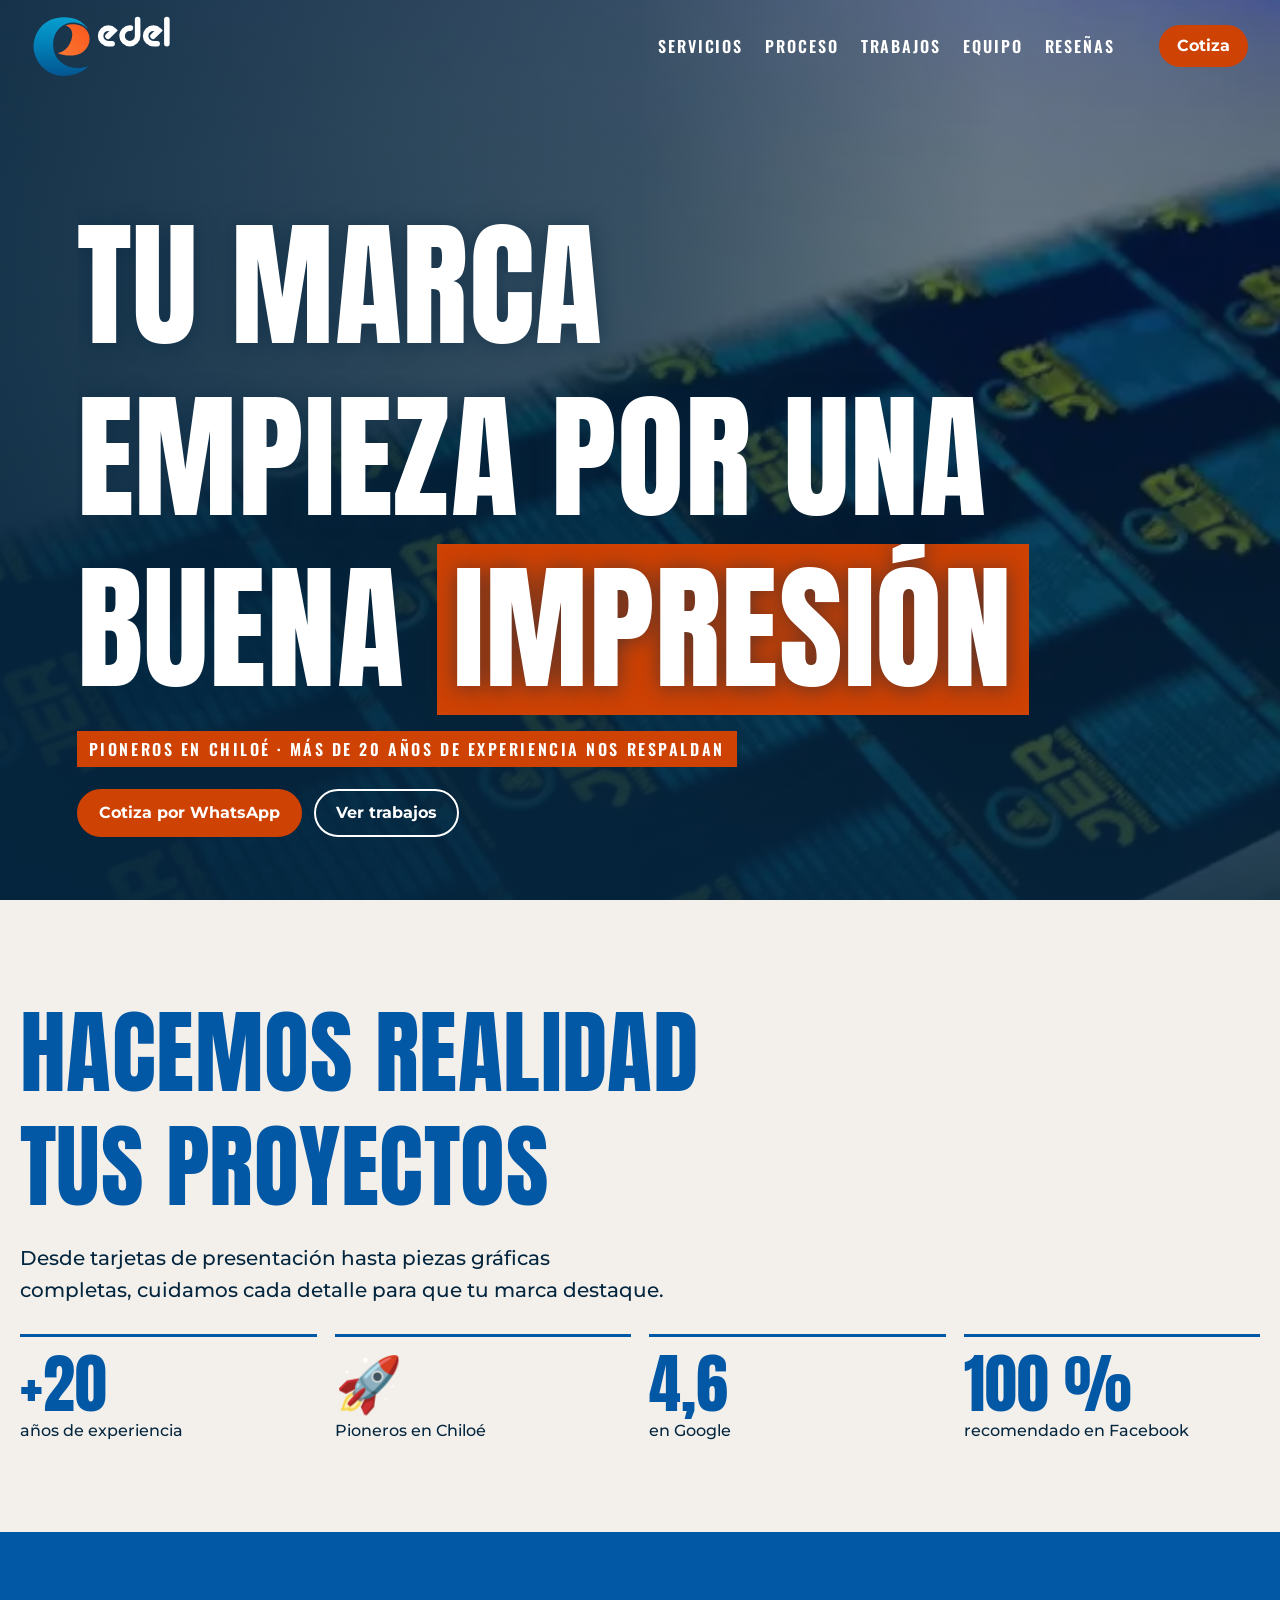
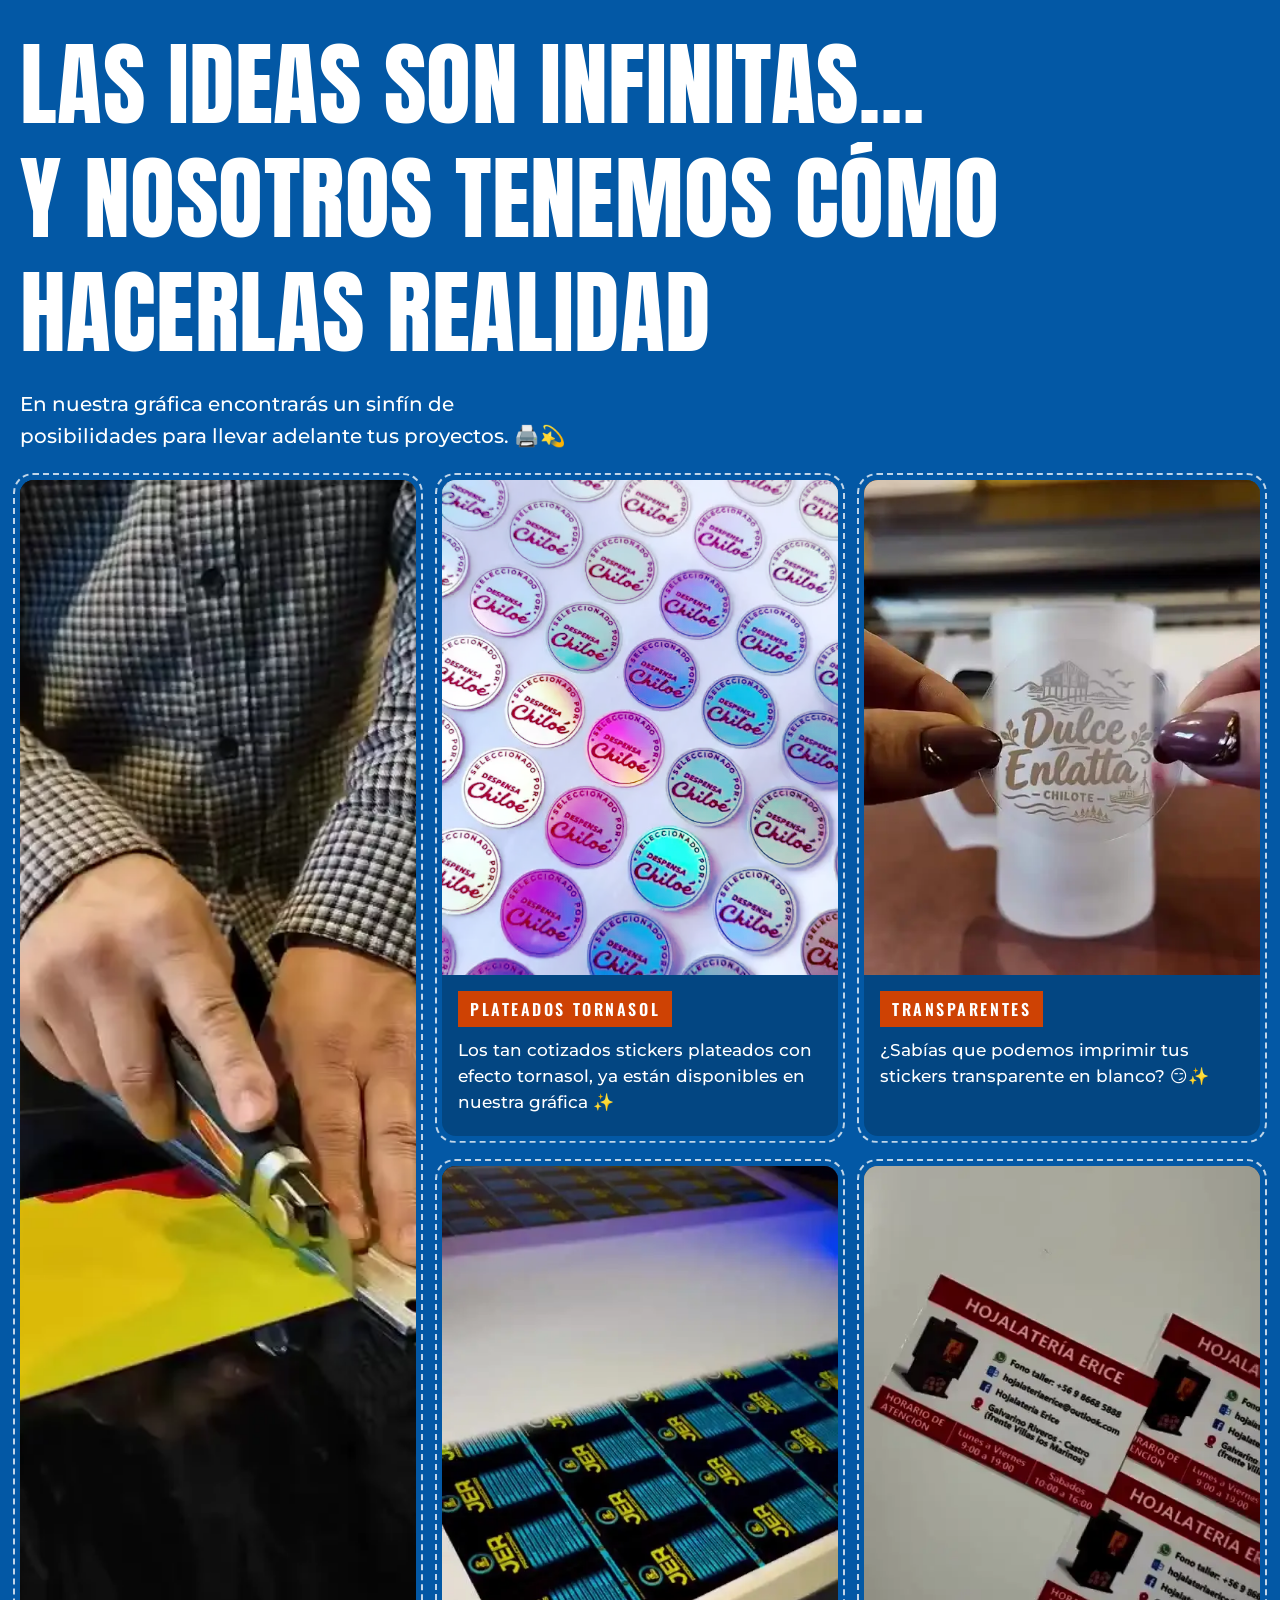
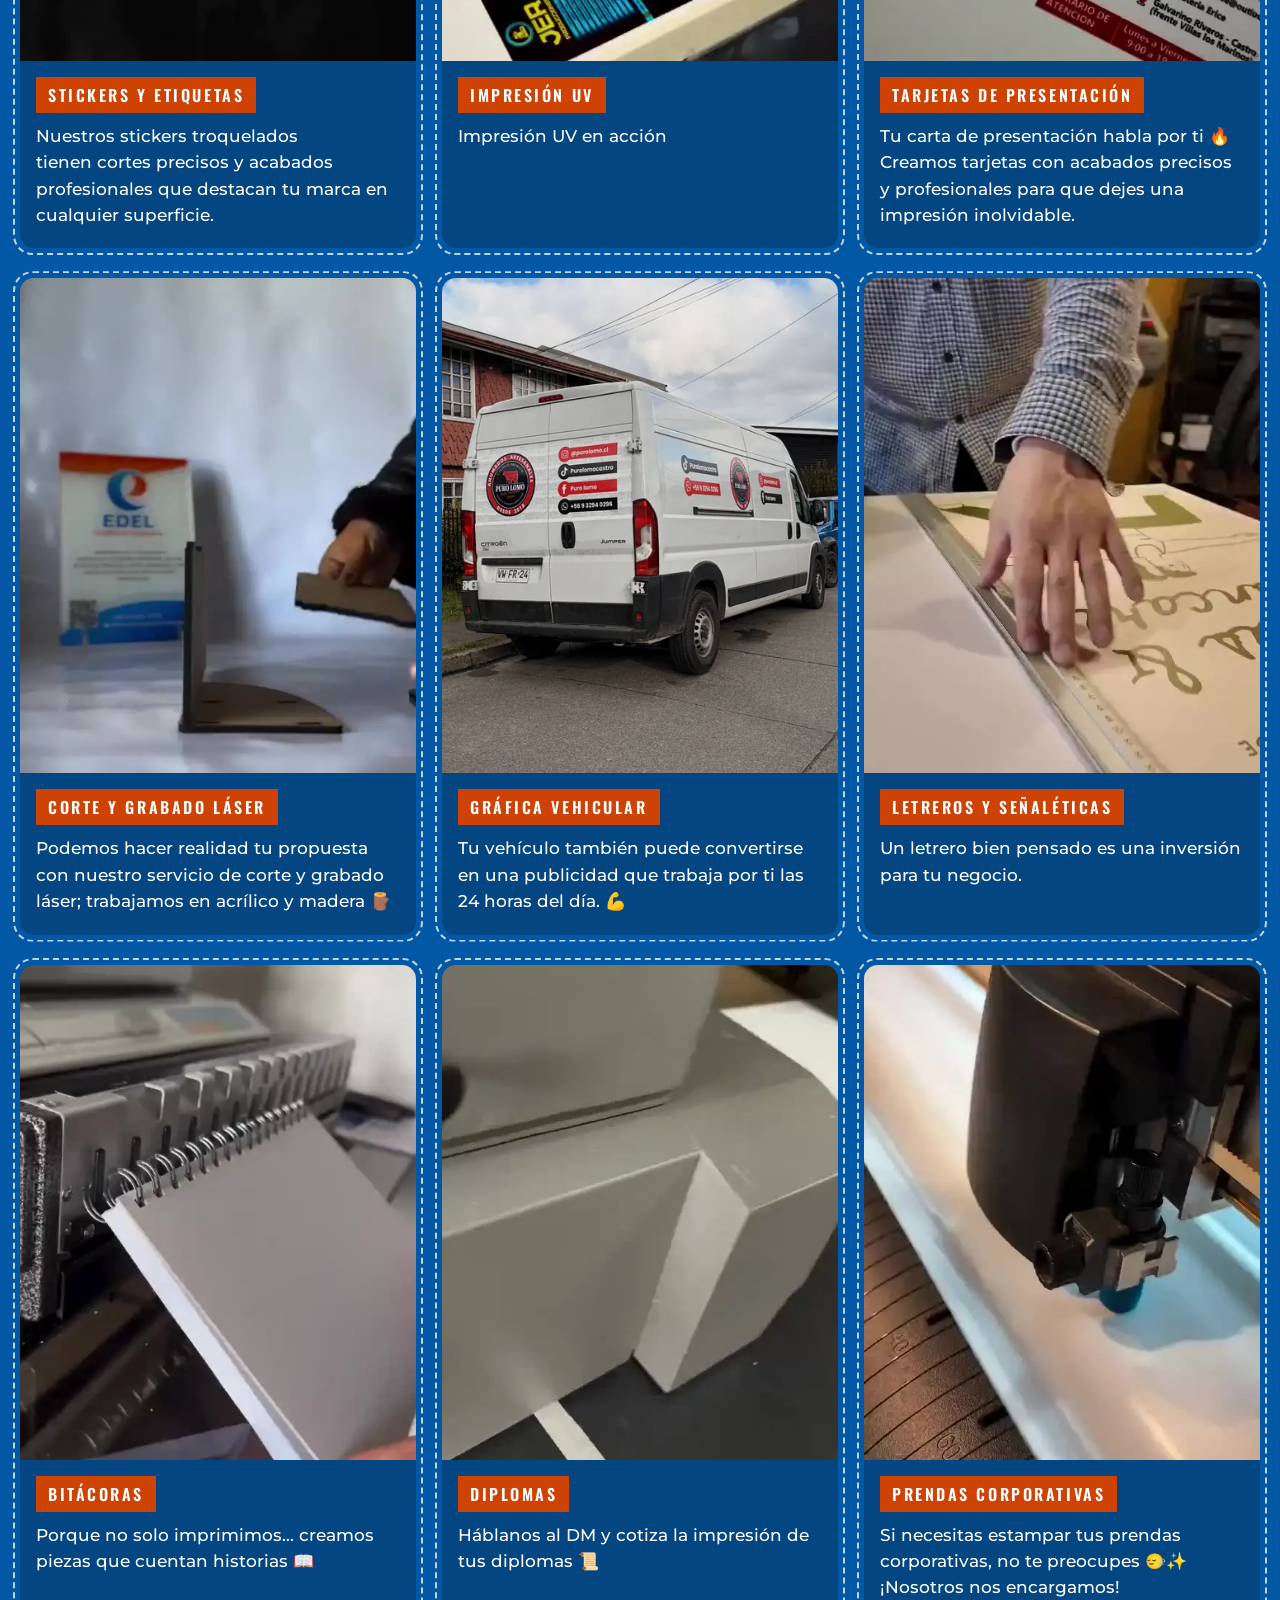
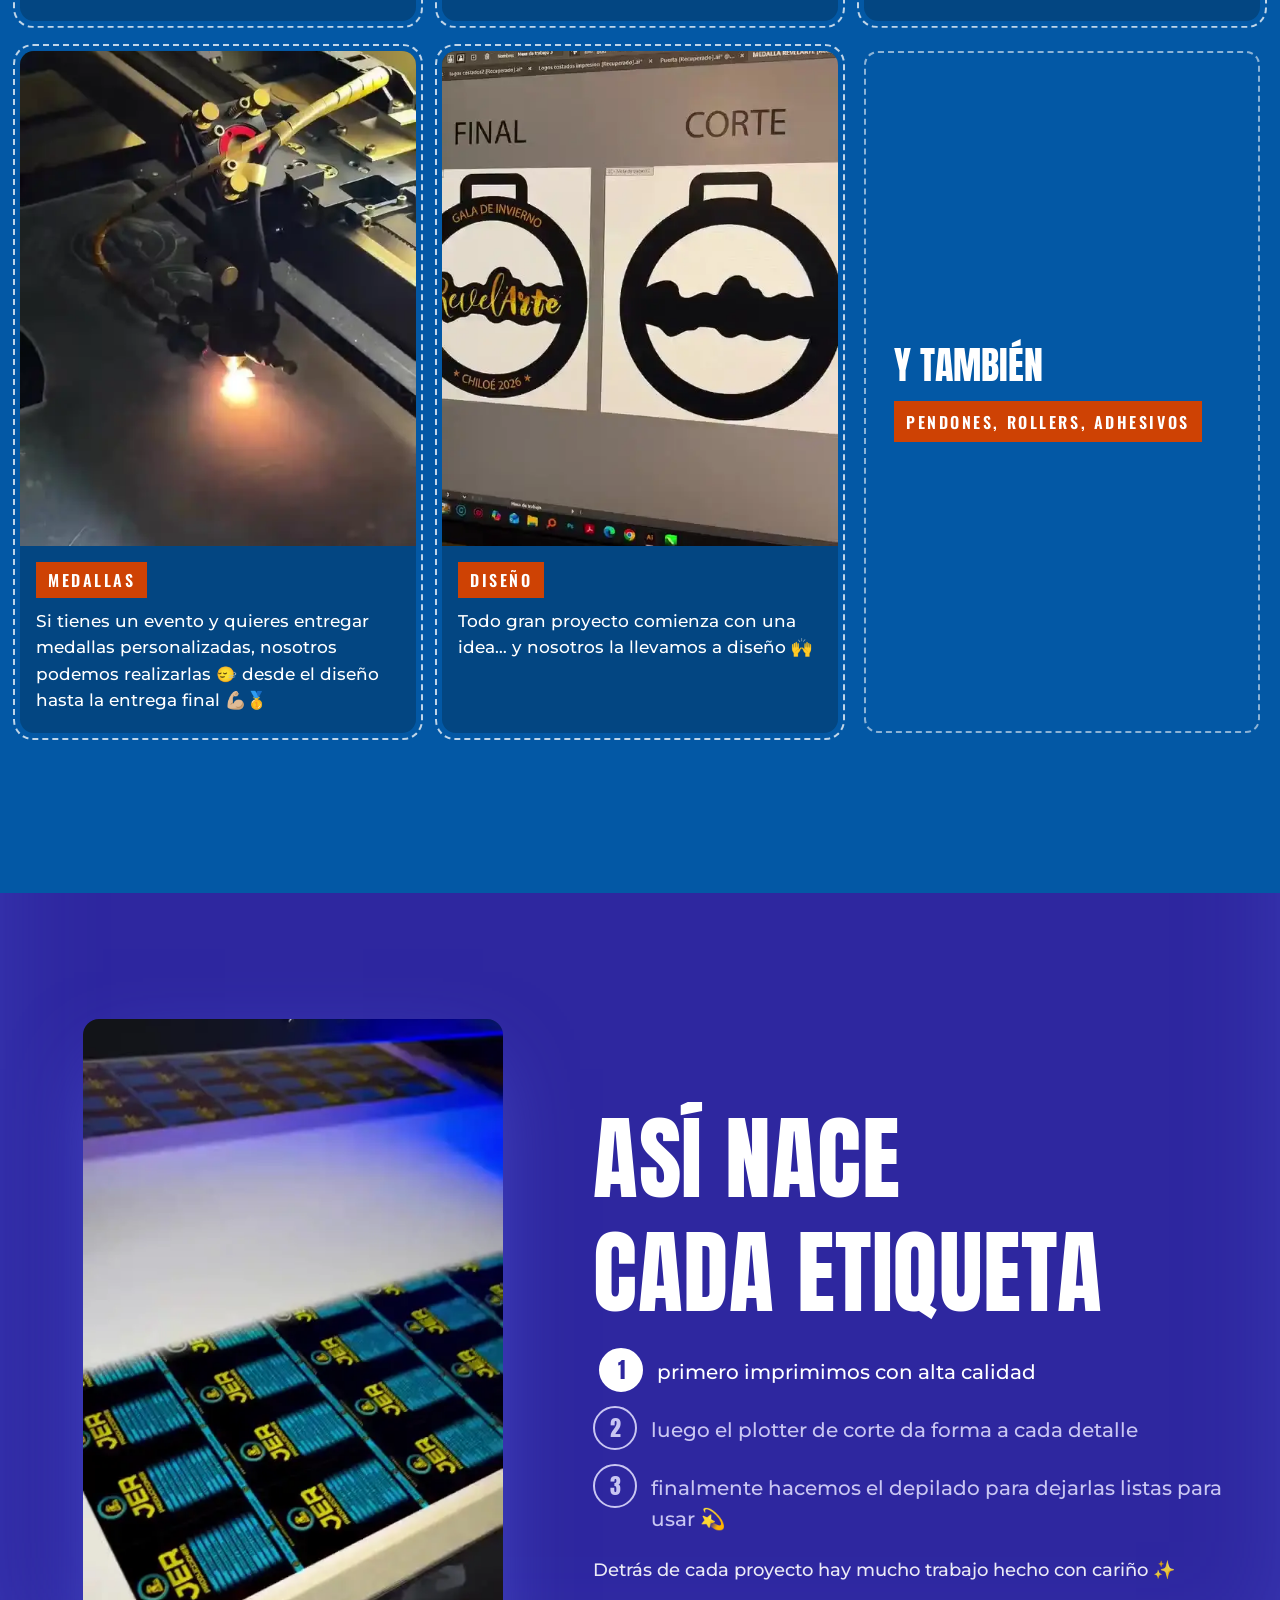
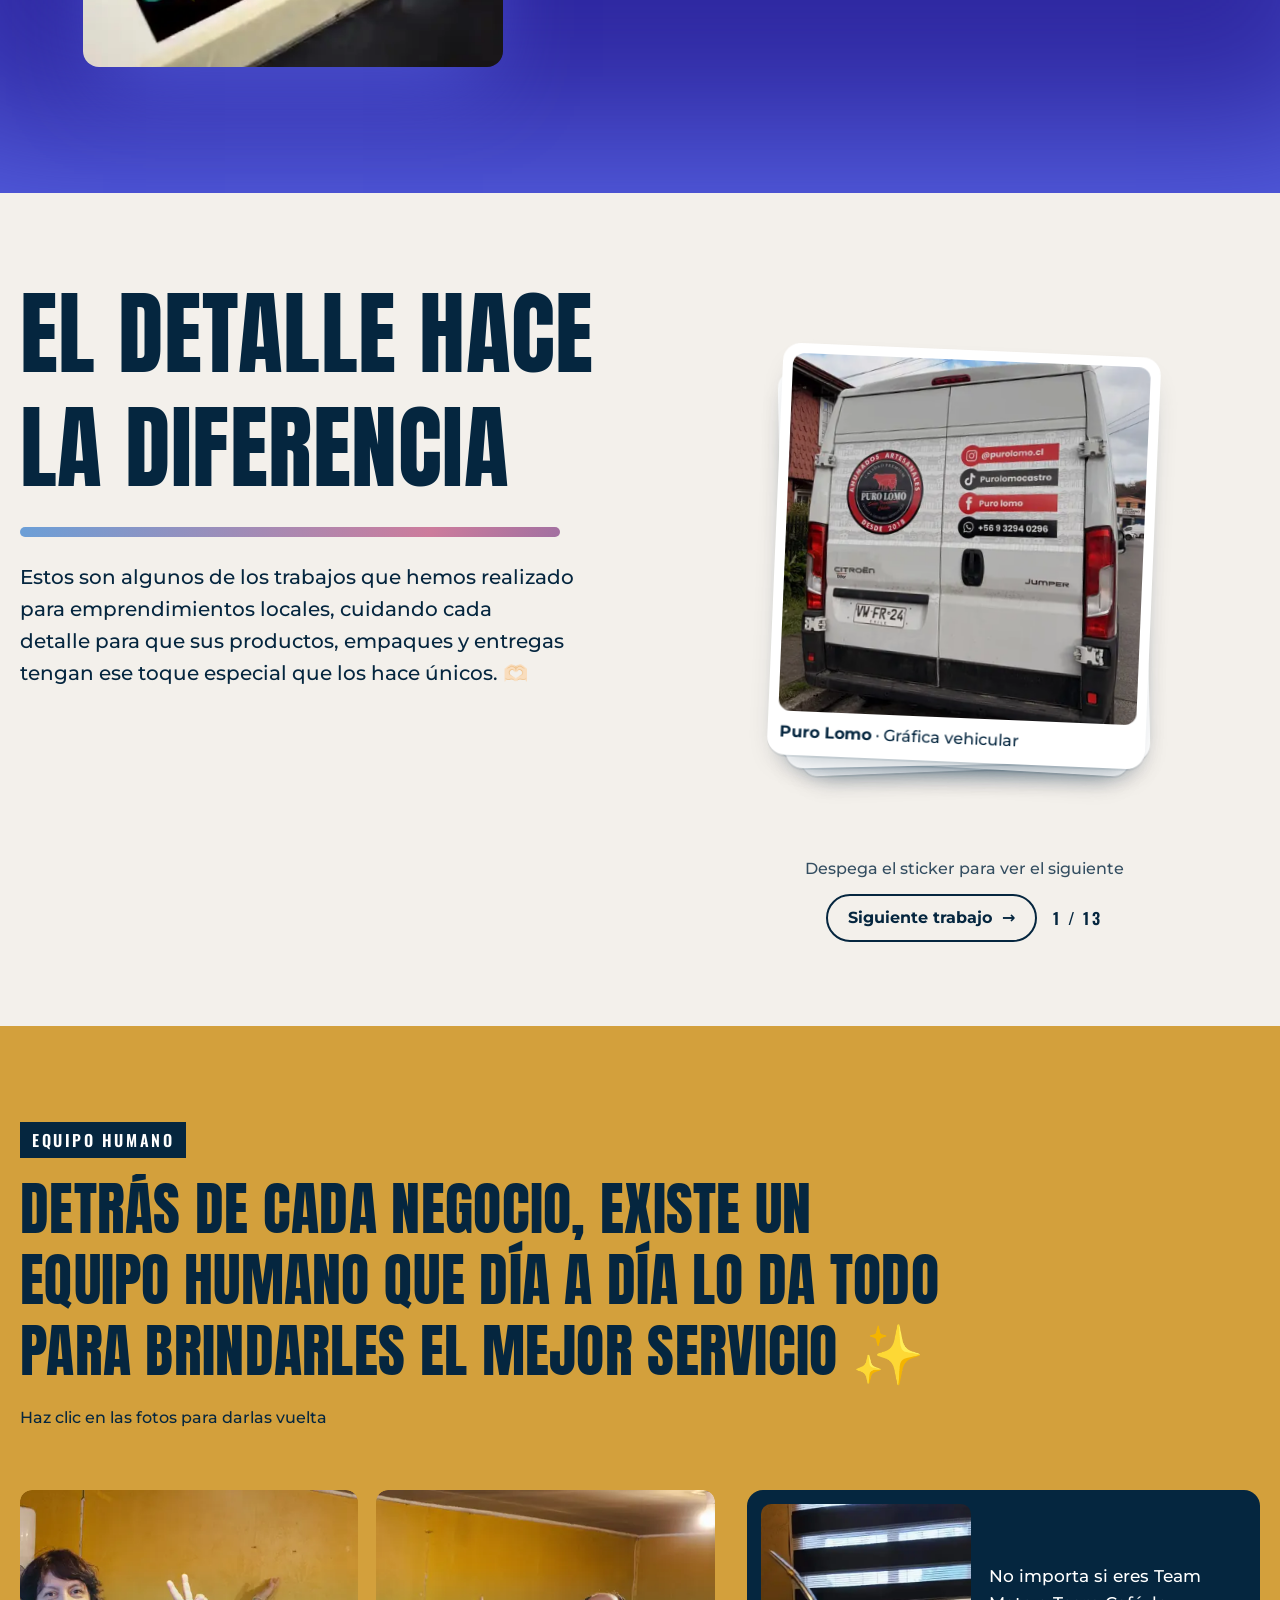
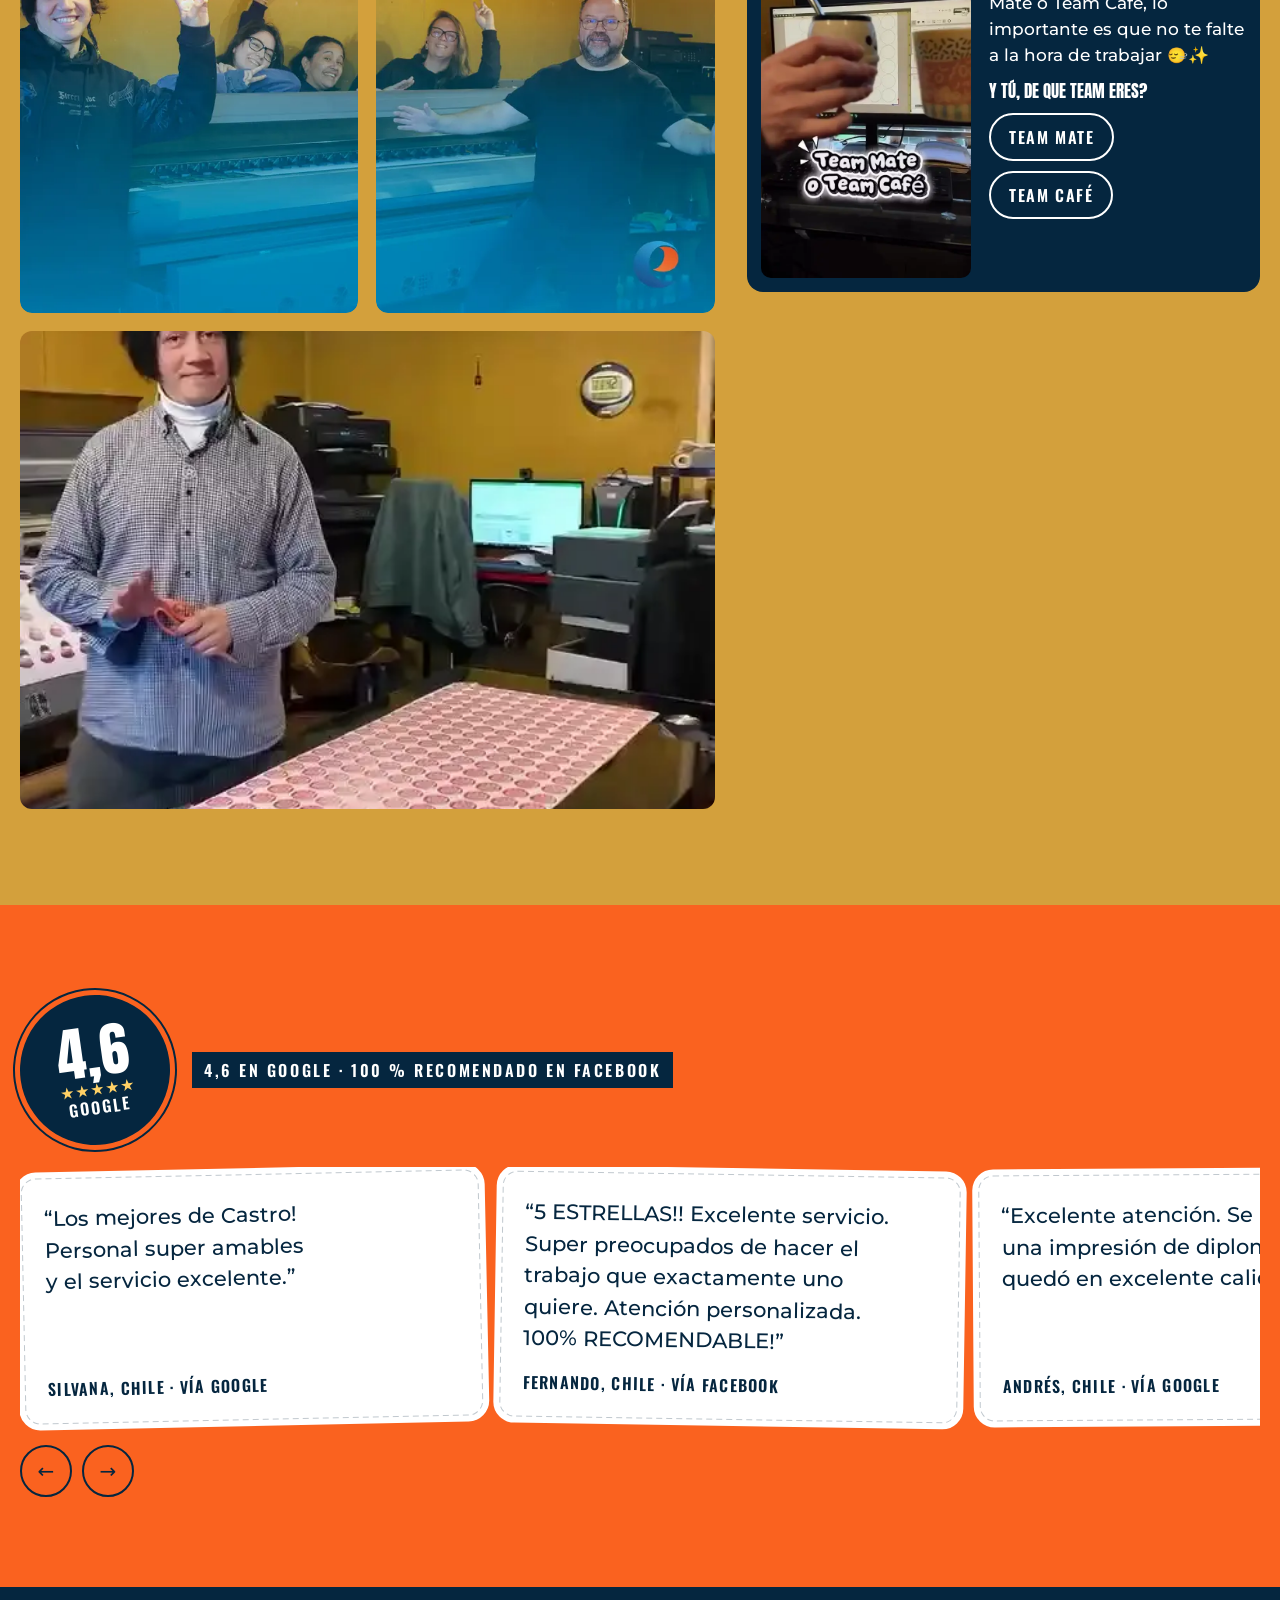
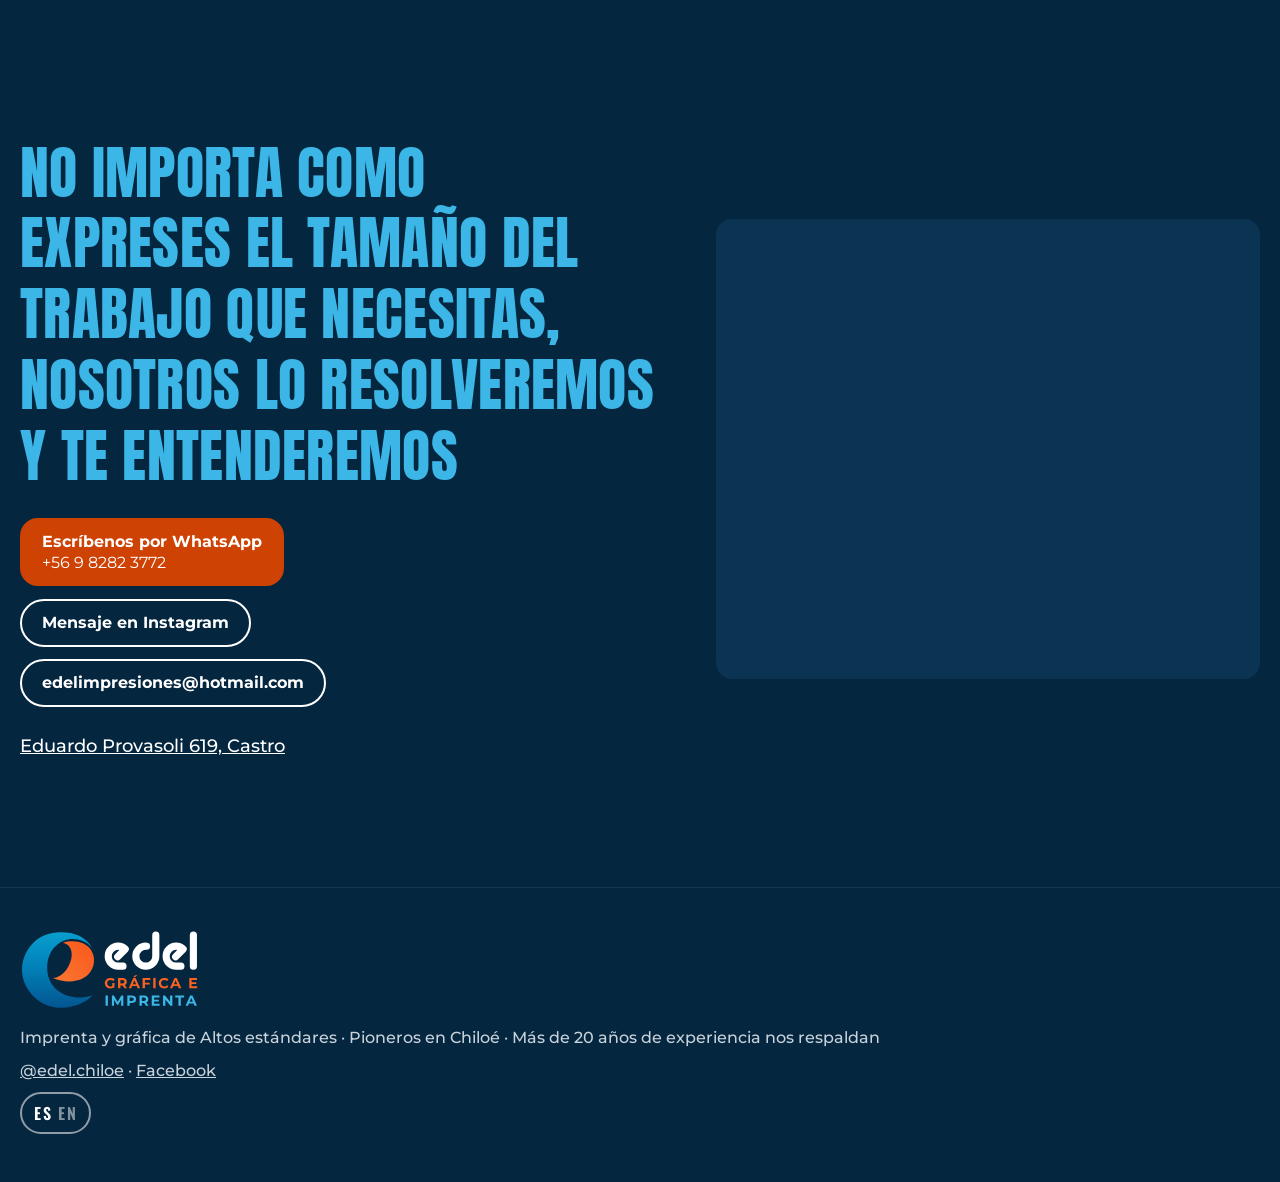
==== index.html @ 5c69346e "Fase 20 (preparación): logo y PNG desde el vector limpio, imagen para compartir og-edel.jpg, versión" ====
<!doctype html>
<html lang="es" data-lang="es">
<head>
<meta charset="utf-8">
<style>html{background:#05263f}#ov{visibility:hidden}</style>
<meta name="viewport" content="width=device-width,initial-scale=1,viewport-fit=cover">
<title>Edel Impresiones · Imprenta y gráfica en Castro, Chiloé</title>
<meta name="description" content="Edel Impresiones, imprenta y gráfica en Castro, Chiloé: stickers y etiquetas, impresión UV, corte y grabado láser, gráfica vehicular, letreros y más. Cotiza por WhatsApp." data-meta-en="Edel Impresiones, print and graphics shop in Castro, Chiloé: stickers and labels, UV printing, laser cutting and engraving, vehicle graphics, signs and more. Get a quote on WhatsApp.">
<meta name="robots" content="noindex,nofollow">
<meta name="theme-color" content="#05263f">
<link rel="canonical" href="https://edelimpresiones.pages.dev/">
<meta property="og:type" content="website"><meta property="og:locale" content="es_CL">
<meta property="og:title" content="Edel Impresiones · Tu marca empieza por una buena impresión">
<meta property="og:description" content="Edel Impresiones, imprenta y gráfica en Castro, Chiloé: stickers y etiquetas, impresión UV, corte y grabado láser, gráfica vehicular, letreros y más. Cotiza por WhatsApp.">
<meta property="og:url" content="https://edelimpresiones.pages.dev/"><meta property="og:image" content="https://edelimpresiones.pages.dev/assets/og-edel.jpg">
<meta property="og:image:width" content="1200"><meta property="og:image:height" content="630">
<meta name="twitter:card" content="summary_large_image"><meta name="twitter:image" content="https://edelimpresiones.pages.dev/assets/og-edel.jpg">
<link rel="icon" href="brand/favicon.svg" type="image/svg+xml"><link rel="icon" href="brand/favicon.ico" sizes="any">
<link rel="apple-touch-icon" href="brand/png/favicon-180.png">
<link rel="preload" href="assets/fonts/anton-latin-400-normal.woff2" as="font" type="font/woff2" crossorigin>
<link rel="preload" href="assets/fonts/montserrat-latin-500-normal.woff2" as="font" type="font/woff2" crossorigin>
<link rel="stylesheet" href="css/fonts.css"><link rel="stylesheet" href="css/tokens.css"><link rel="stylesheet" href="css/nv8/site.css">
<script>document.documentElement.classList.add('js');try{if(localStorage.getItem('edel-lang')==='en')document.documentElement.dataset.lang='en'}catch(e){}</script>
<script type="application/ld+json">{"@context": "https://schema.org", "@type": "LocalBusiness", "name": "Edel Impresiones", "alternateName": "Imprenta y Gráfica Edel", "url": "https://edelimpresiones.pages.dev/", "image": "https://edelimpresiones.pages.dev/assets/og-edel.jpg", "logo": "https://edelimpresiones.pages.dev/brand/png/isotipo.png", "telephone": "+56982823772", "email": "edelimpresiones@hotmail.com", "address": {"@type": "PostalAddress", "streetAddress": "Eduardo Provasoli 619", "addressLocality": "Castro", "addressRegion": "Los Lagos", "addressCountry": "CL"}, "sameAs": ["https://www.instagram.com/edel.chiloe/", "https://www.facebook.com/edel.chiloe/"], "aggregateRating": {"@type": "AggregateRating", "ratingValue": "4.6", "reviewCount": "10"}}</script>
<script id="precarga" type="application/json">{"movil": [[["assets/fonts/anton-latin-400-normal.woff2", 18612], ["assets/fonts/montserrat-latin-400-normal.woff2", 18780], ["assets/fonts/montserrat-latin-500-normal.woff2", 18748], ["assets/fonts/montserrat-latin-700-normal.woff2", 18824], ["assets/fonts/oswald-latin-600-normal.woff2", 12740], ["assets/video/hero8-poster.webp", 44208], ["assets/video/hero8-540b.mp4", 937124]]], "grande": [[["assets/fonts/anton-latin-400-normal.woff2", 18612], ["assets/fonts/montserrat-latin-400-normal.woff2", 18780], ["assets/fonts/montserrat-latin-500-normal.woff2", 18748], ["assets/fonts/montserrat-latin-700-normal.woff2", 18824], ["assets/fonts/oswald-latin-600-normal.woff2", 12740], ["assets/video/hero8-poster.webp", 44208], ["assets/video/hero8.mp4", 3789207]]]}</script>
</head>
<body class="cargando">
<svg class="defs" width="0" height="0" aria-hidden="true" focusable="false"><defs><linearGradient id="ga" x1="0" y1="0" x2="0" y2="1"><stop offset="0" stop-color="#099ece"/><stop offset=".45" stop-color="#0182b9"/><stop offset="1" stop-color="#035590"/></linearGradient><linearGradient id="gn" x1="1" y1="0" x2="0" y2="1"><stop offset="0" stop-color="#fa571c"/><stop offset="1" stop-color="#f97732"/></linearGradient><linearGradient id="gaC" x1="0" y1="0" x2="0" y2="1"><stop offset="0" stop-color="#1aa8d8"/><stop offset=".45" stop-color="#0b90c6"/><stop offset="1" stop-color="#0a6cb0"/></linearGradient></defs></svg>
<a class="saltar" href="#contenido"><span data-en="Skip to content">Saltar al contenido</span></a>
<div id="carga" role="status" aria-live="polite">
 <svg id="ov" aria-hidden="true" preserveAspectRatio="none">
<defs>
 <clipPath id="co" clipPathUnits="userSpaceOnUse"><circle cx="263.3" cy="533.8" r="210.9"/></clipPath>
 <mask id="mkA" maskUnits="userSpaceOnUse" x="-2000" y="-2000" width="5000" height="5000"><path d="M445.48 412.35C413.91 373.36 360.36 356.43 315.81 363.07C267.64 370.25 225.78 405.65 206.77 448.31C188.07 490.31 188.32 546.6 204.1 587.72C222.22 634.93 262.1 665.41 307.81 680.4C354.56 695.74 401.66 692.98 448.12 675.3C403.75 727.52 317.22 750.76 253.19 746.82C177.2 742.14 114.31 697.87 78.58 635.06C39.07 565.61 43.67 491.63 80.03 428.3C118.93 360.56 181.84 327.64 259.33 323.83C332.55 320.24 406.61 343.52 445.48 412.35Z"/><path class="cierre" d="M445.48 412.35C413.91 373.36 360.36 356.43 315.81 363.07C267.64 370.25 225.78 405.65 206.77 448.31C188.07 490.31 188.32 546.6 204.1 587.72C222.22 634.93 262.1 665.41 307.81 680.4C354.56 695.74 401.66 692.98 448.12 675.3C403.75 727.52 317.22 750.76 253.19 746.82C177.2 742.14 114.31 697.87 78.58 635.06C39.07 565.61 43.67 491.63 80.03 428.3C118.93 360.56 181.84 327.64 259.33 323.83C332.55 320.24 406.61 343.52 445.48 412.35Z"/></mask>
 <mask id="mkN" maskUnits="userSpaceOnUse" x="-2000" y="-2000" width="5000" height="5000"><path d="M280.53 382.51C338.87 364.68 411.33 375.84 441.9 428.82C470.71 478.74 453.72 550.65 393.72 582.43C346.32 607.54 278.43 604.29 225.16 580.54C257.57 577.54 282.69 558.16 300.35 534.03C317.63 510.42 329.83 479.42 330.35 450.39C330.92 418.76 317.58 391.64 280.53 382.51Z"/><path class="cierre" d="M280.53 382.51C338.87 364.68 411.33 375.84 441.9 428.82C470.71 478.74 453.72 550.65 393.72 582.43C346.32 607.54 278.43 604.29 225.16 580.54C257.57 577.54 282.69 558.16 300.35 534.03C317.63 510.42 329.83 479.42 330.35 450.39C330.92 418.76 317.58 391.64 280.53 382.51Z"/></mask>
 <mask id="mk" maskUnits="userSpaceOnUse" x="-1e5" y="-1e5" width="2e5" height="2e5">
  <rect x="-1e5" y="-1e5" width="2e5" height="2e5" fill="#fff"/>
  <g class="ap"><circle id="hueco" cx="358.7" cy="521.1" r="0" fill="#000" clip-path="url(#co)"/></g>
 </mask>
</defs>
<rect id="velo" x="-1e5" y="-1e5" width="2e5" height="2e5" fill="#05263f" mask="url(#mk)"/>
<g class="ap">
 <path id="isoA" d="M445.48 412.35C413.91 373.36 360.36 356.43 315.81 363.07C267.64 370.25 225.78 405.65 206.77 448.31C188.07 490.31 188.32 546.6 204.1 587.72C222.22 634.93 262.1 665.41 307.81 680.4C354.56 695.74 401.66 692.98 448.12 675.3C403.75 727.52 317.22 750.76 253.19 746.82C177.2 742.14 114.31 697.87 78.58 635.06C39.07 565.61 43.67 491.63 80.03 428.3C118.93 360.56 181.84 327.64 259.33 323.83C332.55 320.24 406.61 343.52 445.48 412.35Z" fill="url(#gaC)" mask="url(#mkA)"/>
 <path id="isoN" d="M280.53 382.51C338.87 364.68 411.33 375.84 441.9 428.82C470.71 478.74 453.72 550.65 393.72 582.43C346.32 607.54 278.43 604.29 225.16 580.54C257.57 577.54 282.69 558.16 300.35 534.03C317.63 510.42 329.83 479.42 330.35 450.39C330.92 418.76 317.58 391.64 280.53 382.51Z" fill="url(#gn)" mask="url(#mkN)"/>
 <g id="pal" transform="translate(-521.5 473)">
  <g id="edel" fill="none" stroke="#fff" stroke-width="40" stroke-linecap="round" stroke-linejoin="round"><path d="M618 514H591A56 56 0 0 1 535 458A56 56 0 0 1 591 402A56 56 0 0 1 630.60 418.40L588.17 460.83" pathLength="1"/><path d="M750 402A56 56 0 0 0 690 458A56 56 0 0 0 746 514A56 56 0 0 0 802 458V340" pathLength="1"/><path d="M943 514H916A56 56 0 0 1 860 458A56 56 0 0 1 916 402A56 56 0 0 1 955.60 418.40L913.17 460.83" pathLength="1"/><path d="M1013 340V514" pathLength="1"/></g>
  <path id="sub1" d="M547.1057142857143 638.9771428571429Q540.3471428571428 638.9771428571429 534.6878571428571 636.8192857142858Q529.0285714285714 634.6614285714286 524.8349999999999 630.6714285714286Q520.6414285714285 626.6814285714286 518.3207142857143 621.3071428571429Q516.0 615.9328571428572 516.0 609.5Q516.0 603.0671428571428 518.3207142857143 597.6928571428571Q520.6414285714285 592.3185714285714 524.8757142857143 588.3285714285714Q529.11 584.3385714285714 534.81 582.1807142857142Q540.51 580.0228571428571 547.3499999999999 580.0228571428571Q554.9228571428571 580.0228571428571 560.9892857142856 582.5471428571428Q567.0557142857142 585.0714285714286 571.2085714285714 589.8757142857143L562.74 597.6928571428572Q559.6457142857142 594.4357142857143 555.9814285714285 592.8478571428572Q552.3171428571428 591.26 548.0014285714285 591.26Q543.8485714285714 591.26 540.4285714285713 592.5628571428572Q537.0085714285714 593.8657142857143 534.525 596.3085714285714Q532.0414285714286 598.7514285714286 530.6978571428572 602.09Q529.3542857142857 605.4285714285714 529.3542857142857 609.5Q529.3542857142857 613.49 530.6978571428572 616.8285714285714Q532.0414285714286 620.1671428571428 534.525 622.6507142857142Q537.0085714285714 625.1342857142857 540.3878571428571 626.4371428571428Q543.7671428571429 627.74 547.8385714285714 627.74Q551.7471428571429 627.74 555.4521428571429 626.4778571428571Q559.1571428571428 625.2157142857143 562.6585714285713 622.2028571428572L570.15 631.73Q565.5085714285714 635.2314285714285 559.3607142857143 637.1042857142857Q553.2128571428572 638.9771428571429 547.1057142857143 638.9771428571429ZM570.15 631.73 558.0985714285714 630.02V608.6042857142858H570.15Z M590.1346428571428 638.0V581.0H614.4817857142857Q626.3703571428572 581.0 632.9660714285715 586.4964285714286Q639.5617857142857 591.9928571428571 639.5617857142857 601.6828571428572Q639.5617857142857 608.0342857142857 636.5489285714286 612.635Q633.5360714285714 617.2357142857143 627.9989285714286 619.6785714285714Q622.4617857142857 622.1214285714286 614.8075 622.1214285714286H597.4632142857143L603.3260714285715 616.34V638.0ZM626.3703571428572 638.0 612.1203571428572 617.3171428571428H626.2075L640.6203571428572 638.0ZM603.3260714285715 617.8057142857143 597.4632142857143 611.6171428571429H614.0746428571429Q620.1817857142858 611.6171428571429 623.1946428571429 608.9707142857143Q626.2075 606.3242857142857 626.2075 601.6828571428572Q626.2075 596.96 623.1946428571429 594.3542857142857Q620.1817857142858 591.7485714285714 614.0746428571429 591.7485714285714H597.4632142857143L603.3260714285715 585.4785714285714Z M650.2635714285715 638.0 675.6692857142858 581.0H688.6978571428572L714.1850000000001 638.0H700.3421428571429L679.4964285714286 587.6771428571428H684.7078571428572L663.7807142857143 638.0ZM662.9664285714287 625.7857142857143 666.4678571428572 615.77H695.782142857143L699.365 625.7857142857143ZM674.7735714285716 576.3585714285715 685.7664285714287 564.6328571428572H699.4464285714287L684.7078571428573 576.3585714285715Z M727.8996428571429 638.0V581.0H770.9753571428571V591.5857142857143H741.0910714285715V638.0ZM740.1139285714286 617.2357142857143V606.65H767.4739285714286V617.2357142857143Z M787.702857142857 638.0V581.0H800.8942857142857V638.0Z M849.4603571428571 638.9771428571429Q842.8646428571428 638.9771428571429 837.2053571428571 636.8192857142858Q831.5460714285714 634.6614285714286 827.3932142857143 630.6714285714286Q823.2403571428571 626.6814285714286 820.9196428571429 621.3071428571429Q818.5989285714286 615.9328571428572 818.5989285714286 609.5Q818.5989285714286 603.0671428571428 820.9196428571429 597.6928571428571Q823.2403571428571 592.3185714285714 827.4339285714285 588.3285714285714Q831.6274999999999 584.3385714285714 837.2460714285714 582.1807142857142Q842.8646428571428 580.0228571428571 849.5417857142857 580.0228571428571Q856.9517857142857 580.0228571428571 862.9367857142856 582.587857142857Q868.9217857142856 585.1528571428571 872.9932142857143 590.12L864.5246428571428 597.9371428571428Q861.5932142857142 594.5985714285714 858.0103571428572 592.9292857142857Q854.4275 591.26 850.1932142857142 591.26Q846.2032142857142 591.26 842.8646428571428 592.5628571428572Q839.5260714285714 593.8657142857143 837.0832142857143 596.3085714285714Q834.6403571428572 598.7514285714286 833.2967857142858 602.09Q831.9532142857142 605.4285714285714 831.9532142857142 609.5Q831.9532142857142 613.5714285714286 833.2967857142858 616.91Q834.6403571428572 620.2485714285714 837.0832142857143 622.6914285714286Q839.5260714285714 625.1342857142857 842.8646428571428 626.4371428571428Q846.2032142857142 627.74 850.1932142857142 627.74Q854.4275 627.74 858.0103571428572 626.0707142857143Q861.5932142857142 624.4014285714286 864.5246428571428 620.9814285714285L872.9932142857143 628.7985714285714Q868.9217857142856 633.7657142857142 862.9367857142856 636.3714285714286Q856.9517857142857 638.9771428571429 849.4603571428571 638.9771428571429Z M881.415 638.0 906.8207142857143 581.0H919.8492857142857L945.3364285714285 638.0H931.4935714285714L910.6478571428571 587.6771428571428H915.8592857142856L894.9321428571428 638.0ZM894.1178571428571 625.7857142857143 897.6192857142856 615.77H926.9335714285714L930.5164285714285 625.7857142857143Z M989.8657142857144 638.0V581.0H1032.9414285714286V591.5857142857143H1002.9757142857143V627.4142857142857H1034.0V638.0ZM1001.9985714285715 614.2228571428572V603.9628571428572H1029.44V614.2228571428572Z" fill="#fa621f"/><path id="sub2" d="M520.0 736.0V679.0H533.1914285714286V736.0Z M555.5493877551021 736.0V679.0H566.4608163265306L590.7265306122449 719.2257142857143H584.9451020408163L608.8036734693877 679.0H619.6336734693878L619.7965306122449 736.0H607.419387755102L607.3379591836734 697.9728571428572H609.6179591836735L590.5636734693877 729.9742857142858H584.619387755102L565.1579591836735 697.9728571428572H567.9265306122448V736.0Z M642.1544897959184 736.0V679.0H666.8273469387755Q674.4816326530612 679.0 680.018775510204 681.4835714285714Q685.5559183673469 683.9671428571429 688.568775510204 688.6085714285714Q691.5816326530612 693.25 691.5816326530612 699.6828571428572Q691.5816326530612 706.0342857142857 688.568775510204 710.6757142857143Q685.5559183673469 715.3171428571428 680.018775510204 717.8007142857143Q674.4816326530612 720.2842857142857 666.8273469387755 720.2842857142857H649.4830612244898L655.3459183673469 714.34V736.0ZM655.3459183673469 715.8057142857143 649.4830612244898 709.5357142857143H666.0944897959183Q672.2016326530612 709.5357142857143 675.2144897959183 706.9300000000001Q678.2273469387754 704.3242857142857 678.2273469387754 699.6828571428572Q678.2273469387754 694.96 675.2144897959183 692.3542857142857Q672.2016326530612 689.7485714285714 666.0944897959183 689.7485714285714H649.4830612244898L655.3459183673469 683.4785714285714Z M710.6010204081633 736.0V679.0H734.9481632653061Q746.8367346938776 679.0 753.4324489795919 684.4964285714286Q760.0281632653061 689.9928571428571 760.0281632653061 699.6828571428572Q760.0281632653061 706.0342857142857 757.0153061224489 710.635Q754.0024489795918 715.2357142857143 748.465306122449 717.6785714285714Q742.9281632653061 720.1214285714286 735.2738775510204 720.1214285714286H717.9295918367347L723.7924489795919 714.34V736.0ZM746.8367346938776 736.0 732.5867346938776 715.3171428571428H746.6738775510204L761.0867346938776 736.0ZM723.7924489795919 715.8057142857143 717.9295918367347 709.6171428571429H734.5410204081633Q740.6481632653062 709.6171428571429 743.6610204081633 706.9707142857143Q746.6738775510204 704.3242857142857 746.6738775510204 699.6828571428572Q746.6738775510204 694.96 743.6610204081633 692.3542857142857Q740.6481632653062 689.7485714285714 734.5410204081633 689.7485714285714H717.9295918367347L723.7924489795919 683.4785714285714Z M779.2918367346938 736.0V679.0H822.3675510204081V689.5857142857143H792.4018367346938V725.4142857142857H823.4261224489795V736.0ZM791.424693877551 712.2228571428572V701.9628571428572H818.8661224489796V712.2228571428572Z M842.7712244897959 736.0V679.0H853.6826530612244L887.3126530612244 720.04H882.0197959183673V679.0H895.0483673469388V736.0H884.2183673469387L850.5069387755102 694.96H855.7997959183673V736.0Z M929.213469387755 736.0V689.7485714285714H910.973469387755V679.0H960.6448979591836V689.7485714285714H942.4048979591836V736.0Z M969.0785714285713 736.0 994.4842857142856 679.0H1007.512857142857L1033.0 736.0H1019.1571428571427L998.3114285714285 685.6771428571428H1003.522857142857L982.5957142857142 736.0ZM981.7814285714285 723.7857142857143 985.282857142857 713.77H1014.5971428571428L1018.1799999999998 723.7857142857143Z" fill="#3bb6e6"/>
 </g>
</g>
</svg>
 <p class="pct"><span id="pct">0</span> %<span class="sr" data-en="Loading Edel Impresiones">Cargando Edel Impresiones</span></p>
</div>

<header class="nav" id="nav">
 <a class="nav-logo" href="#portada" aria-label="Edel Impresiones"><svg class="logo-nav" viewBox="40 300 1010 460" aria-hidden="true"><path d="M445.48 412.35C413.91 373.36 360.36 356.43 315.81 363.07C267.64 370.25 225.78 405.65 206.77 448.31C188.07 490.31 188.32 546.6 204.1 587.72C222.22 634.93 262.1 665.41 307.81 680.4C354.56 695.74 401.66 692.98 448.12 675.3C403.75 727.52 317.22 750.76 253.19 746.82C177.2 742.14 114.31 697.87 78.58 635.06C39.07 565.61 43.67 491.63 80.03 428.3C118.93 360.56 181.84 327.64 259.33 323.83C332.55 320.24 406.61 343.52 445.48 412.35Z" fill="url(#ga)"/><path d="M280.53 382.51C338.87 364.68 411.33 375.84 441.9 428.82C470.71 478.74 453.72 550.65 393.72 582.43C346.32 607.54 278.43 604.29 225.16 580.54C257.57 577.54 282.69 558.16 300.35 534.03C317.63 510.42 329.83 479.42 330.35 450.39C330.92 418.76 317.58 391.64 280.53 382.51Z" fill="url(#gn)"/><g fill="none" stroke="currentColor" stroke-width="40" stroke-linecap="round"><path d="M618 514H591A56 56 0 0 1 535 458A56 56 0 0 1 591 402A56 56 0 0 1 630.60 418.40L588.17 460.83"/><path d="M802 340V458A56 56 0 0 1 746 514A56 56 0 0 1 690 458A56 56 0 0 1 750 402"/><path d="M943 514H916A56 56 0 0 1 860 458A56 56 0 0 1 916 402A56 56 0 0 1 955.60 418.40L913.17 460.83"/><path d="M1013 340V514"/></g></svg></a>
 <nav class="nav-links" aria-label="Secciones" data-aria-en="Sections">
  <a href="#servicios"><span data-en="Services">Servicios</span></a><a href="#proceso"><span data-en="Process">Proceso</span></a>
  <a href="#trabajos"><span data-en="Work">Trabajos</span></a><a href="#equipo"><span data-en="Team">Equipo</span></a><a href="#resenas"><span data-en="Reviews">Reseñas</span></a>
 </nav>
 <div class="nav-acc">
  <a class="btn btn-cot mag" href="https://wa.me/56982823772?text=Hola%20Edel%2C%20quiero%20cotizar%20un%20trabajo" data-href-en="https://wa.me/56982823772?text=Hi%20Edel%2C%20I%20would%20like%20a%20quote%20for%20a%20job" target="_blank" rel="noopener"><span data-en="Get a quote">Cotiza</span></a>
  <button class="menu-b" type="button" aria-expanded="false" aria-controls="menu"><span class="menu-ico" aria-hidden="true"></span><span class="sr" data-en="Menu">Menú</span></button>
 </div>
</header>
<div class="menu" id="menu" role="dialog" aria-modal="true" aria-label="Menú" data-aria-en="Menu" hidden>
 <button class="menu-x" type="button"><span data-en="Close">Cerrar</span> <span aria-hidden="true">✕</span></button>
 <nav aria-label="Secciones" data-aria-en="Sections">
  <a href="#servicios"><span data-en="Services">Servicios</span></a><a href="#proceso"><span data-en="Process">Proceso</span></a><a href="#trabajos"><span data-en="Work">Trabajos</span></a>
  <a href="#equipo"><span data-en="Team">Equipo</span></a><a href="#resenas"><span data-en="Reviews">Reseñas</span></a><a href="#cotiza"><span data-en="Get a quote">Cotiza</span></a>
 </nav>
 <a class="btn btn-wa" href="https://wa.me/56982823772?text=Hola%20Edel%2C%20quiero%20cotizar%20un%20trabajo" data-href-en="https://wa.me/56982823772?text=Hi%20Edel%2C%20I%20would%20like%20a%20quote%20for%20a%20job" target="_blank" rel="noopener"><span data-en="Get a quote on WhatsApp">Cotiza por WhatsApp</span><small>+56 9 8282 3772</small></a>
 <p class="menu-dir" lang="es">Eduardo Provasoli 619, Castro · @edel.chiloe</p>
 <p class="menu-lang"><button class="lang" type="button" aria-label="Cambiar idioma a inglés" data-aria-en="Switch language to Spanish"><span class="es">ES</span><span class="en">EN</span></button></p>
</div>

<main id="contenido">
<section class="s-portada" id="portada">
 <div class="hero-v"><video class="vid hero-video" muted playsinline loop preload="none" poster="assets/video/hero8-poster.webp" style="background-image:url([data-uri])" aria-label="Máquinas de Edel imprimiendo y cortando: impresora UV, plotter de corte, láser y depilado de stickers" data-aria-en="Edel machines printing and cutting: UV printer, cutting plotter, laser and sticker weeding" data-src-movil="assets/video/hero8-540b.mp4" data-src-grande="assets/video/hero8.mp4"></video></div>
 <div class="hero-t">
  <h1 class="h1" lang="es"><span class="ln"><span>Tu marca</span></span><span class="ln"><span>empieza por una</span></span><span class="ln"><span>buena <em>impresión</em></span></span></h1>
  <p class="glosa-h" lang="en" hidden>Your brand starts with a good impression</p>
  <p class="banda b-nar" lang="es">Pioneros en Chiloé · Más de 20 años de experiencia nos respaldan</p>
  <div class="hero-b"><a class="btn btn-wa mag" href="https://wa.me/56982823772?text=Hola%20Edel%2C%20quiero%20cotizar%20un%20trabajo" data-href-en="https://wa.me/56982823772?text=Hi%20Edel%2C%20I%20would%20like%20a%20quote%20for%20a%20job" target="_blank" rel="noopener"><span data-en="Get a quote on WhatsApp">Cotiza por WhatsApp</span></a>
  <a class="btn btn-l mag" href="#trabajos"><span data-en="See our work">Ver trabajos</span></a></div>
 </div>
</section>

<section class="s-intro" id="intro">
 <div class="w">
  <h2 class="h2" lang="es"><span class="ln"><span>Hacemos realidad</span></span><span class="ln"><span>tus proyectos</span></span></h2>
  <p class="glosa-h" lang="en" hidden>We make your projects happen</p>
  <p class="lead" lang="es">Desde tarjetas de presentación hasta piezas gráficas completas, cuidamos cada detalle para que tu marca destaque.</p>
  <ul class="cifras">
   <li><b data-cuenta="20">+20</b><span data-en="years of experience">años de experiencia</span></li>
   <li><b aria-hidden="true">🚀</b><span data-en="Pioneers in Chiloé">Pioneros en Chiloé</span></li>
   <li><b data-cuenta="4.6">4,6</b><span data-en="on Google">en Google</span></li>
   <li><b data-cuenta="100">100 %</b><span data-en="recommended on Facebook">recomendado en Facebook</span></li>
  </ul>
 </div>
</section>

<section class="s-serv" id="servicios">
 <div class="w">
  <h2 class="h2" lang="es"><span class="ln"><span>Las ideas son infinitas…</span></span><span class="ln"><span>y nosotros tenemos cómo</span></span><span class="ln"><span>hacerlas realidad</span></span></h2>
  <p class="glosa-h" lang="en" hidden>Ideas are endless… and we have what it takes to make them real</p>
  <p class="lead" lang="es">En nuestra gráfica encontrarás un sinfín de posibilidades para llevar adelante tus proyectos. 🖨️💫</p>
  <div class="serv-grid"><div class="col col-1"><article class="serv" style="order:0" data-src-ig="IG-21"><span class="troquel" aria-hidden="true"></span><div class="serv-m"><video class="vid " muted playsinline loop autoplay preload="none" data-poster="assets/video/stickers8-poster.webp" style="background-image:url([data-uri])" aria-label="Corte y depilado de stickers troquelados" data-aria-en="Cutting and weeding die-cut stickers" data-src="assets/video/stickers8.mp4"></video></div><div class="serv-t"><h3 class="banda" data-en="Stickers &amp; labels">Stickers y etiquetas</h3><p lang="es">Nuestros stickers troquelados tienen cortes precisos y acabados profesionales que destacan tu marca en cualquier superficie.</p></div></article><article class="serv" style="order:5" data-src-ig="IG-17"><span class="troquel" aria-hidden="true"></span><div class="serv-m"><video class="vid " muted playsinline loop autoplay preload="none" data-poster="assets/video/laser8-poster.webp" style="background-image:url([data-uri])" aria-label="Mostrador de madera cortado con láser, armado pieza por pieza" data-aria-en="Laser-cut wooden display stand assembled piece by piece" data-src="assets/video/laser8.mp4"></video></div><div class="serv-t"><h3 class="banda" data-en="Laser cutting &amp; engraving">Corte y grabado láser</h3><p lang="es">Podemos hacer realidad tu propuesta con nuestro servicio de corte y grabado láser; trabajamos en acrílico y madera 🪵</p></div></article><article class="serv" style="order:7" data-src-ig="IG-34"><span class="troquel" aria-hidden="true"></span><div class="serv-m"><video class="vid " muted playsinline loop autoplay preload="none" data-poster="assets/video/letreros8-poster.webp" style="background-image:url([data-uri])" aria-label="Letrero de Pilates &amp; Skincare cortado a mano" data-aria-en="Pilates &amp; Skincare sign being hand-trimmed" data-src="assets/video/letreros8.mp4"></video></div><div class="serv-t"><h3 class="banda" data-en="Signs &amp; wayfinding">Letreros y señaléticas</h3><p lang="es">Un letrero bien pensado es una inversión para tu negocio.</p></div></article><article class="serv" style="order:12" data-src-ig="IG-19"><span class="troquel" aria-hidden="true"></span><div class="serv-m"><video class="vid " muted playsinline loop autoplay preload="none" data-poster="assets/video/diseno-poster.webp" style="background-image:url([data-uri])" aria-label="Diseño en pantalla antes del corte" data-aria-en="Design on screen before cutting" data-src="assets/video/diseno.mp4"></video></div><div class="serv-t"><h3 class="banda" data-en="Design">Diseño</h3><p lang="es">Todo gran proyecto comienza con una idea… y nosotros la llevamos a diseño 🙌</p></div></article></div><div class="col col-2"><article class="serv serv-torna" style="order:1" data-src-ig="IG-29"><span class="troquel" aria-hidden="true"></span><div class="serv-m"><video class="vid " muted playsinline loop autoplay preload="none" data-poster="assets/video/plateados-poster.webp" style="background-image:url([data-uri])" aria-label="Stickers plateados con efecto tornasol de Despensa Chiloé" data-aria-en="Holographic silver stickers for Despensa Chiloé" data-src="assets/video/plateados.mp4"></video></div><div class="serv-t"><h3 class="banda" data-en="Holographic silver stickers">Plateados tornasol</h3><p lang="es">Los tan cotizados stickers plateados con efecto tornasol, ya están disponibles en nuestra gráfica ✨</p></div></article><article class="serv" style="order:3" data-src-ig="IG-16"><span class="troquel" aria-hidden="true"></span><div class="serv-m"><video class="vid " muted playsinline loop autoplay preload="none" data-poster="assets/video/uv8-poster.webp" style="background-image:url([data-uri])" aria-label="Impresora UV de Edel trabajando" data-aria-en="Edel UV printer at work" data-src="assets/video/uv8.mp4"></video></div><div class="serv-t"><h3 class="banda" data-en="UV printing">Impresión UV</h3><p lang="es">Impresión UV en acción</p></div></article><article class="serv" style="order:6" data-src-ig="IG-39"><span class="troquel" aria-hidden="true"></span><div class="serv-m"><img class="vid" src="assets/img/vehicular-1-1600.webp" srcset="assets/img/vehicular-1-480.webp 480w, assets/img/vehicular-1-800.webp 800w, assets/img/vehicular-1-1200.webp 1200w, assets/img/vehicular-1-1600.webp 1600w" sizes="(min-width:900px) 30vw, 90vw" width="3077" height="4096" loading="lazy" decoding="async" style="background-image:url([data-uri])" alt="Furgón de Puro Lomo rotulado por Edel" data-alt-en="Puro Lomo van wrapped by Edel"></div><div class="serv-t"><h3 class="banda" data-en="Vehicle graphics">Gráfica vehicular</h3><p lang="es">Tu vehículo también puede convertirse en una publicidad que trabaja por ti las 24 horas del día. 💪</p></div></article><article class="serv" style="order:9" data-src-ig="IG-47"><span class="troquel" aria-hidden="true"></span><div class="serv-m"><video class="vid " muted playsinline loop autoplay preload="none" data-poster="assets/video/diplomas8-poster.webp" style="background-image:url([data-uri])" aria-label="Diplomas de Dekra impresos en la impresora UV" data-aria-en="Dekra diplomas printed on the UV printer" data-src="assets/video/diplomas8.mp4"></video></div><div class="serv-t"><h3 class="banda" data-en="Diplomas">Diplomas</h3><p lang="es">Háblanos al DM y cotiza la impresión de tus diplomas 📜</p></div></article><article class="serv" style="order:11" data-src-ig="IG-44"><span class="troquel" aria-hidden="true"></span><div class="serv-m"><video class="vid " muted playsinline loop autoplay preload="none" data-poster="assets/video/medallas8-poster.webp" style="background-image:url([data-uri])" aria-label="Medallas de RevelArte: diseño, corte láser y entrega" data-aria-en="RevelArte medals: design, laser cutting and delivery" data-src="assets/video/medallas8.mp4"></video></div><div class="serv-t"><h3 class="banda" data-en="Medals">Medallas</h3><p lang="es">Si tienes un evento y quieres entregar medallas personalizadas, nosotros podemos realizarlas 🙂‍↔️ desde el diseño hasta la entrega final 💪🏼🥇</p></div></article></div><div class="col col-3"><article class="serv" style="order:2" data-src-ig="IG-46"><span class="troquel" aria-hidden="true"></span><div class="serv-m"><video class="vid " muted playsinline loop autoplay preload="none" data-poster="assets/video/transparentes-poster.webp" style="background-image:url([data-uri])" aria-label="Sticker transparente impreso en blanco aplicado a un schop de Dulce Enlatta" data-aria-en="Clear sticker printed in white applied to a Dulce Enlatta beer mug" data-src="assets/video/transparentes.mp4"></video></div><div class="serv-t"><h3 class="banda" data-en="Clear stickers">Transparentes</h3><p lang="es">¿Sabías que podemos imprimir tus stickers transparente en blanco? 😏✨</p></div></article><article class="serv" style="order:4" data-src-ig="IG-23"><span class="troquel" aria-hidden="true"></span><div class="serv-m"><video class="vid " muted playsinline loop autoplay preload="none" data-poster="assets/video/tarjetas8-poster.webp" style="background-image:url([data-uri])" aria-label="Tarjetas de presentación impresas por Edel" data-aria-en="Business cards printed by Edel" data-src="assets/video/tarjetas8.mp4"></video></div><div class="serv-t"><h3 class="banda" data-en="Business cards">Tarjetas de presentación</h3><p lang="es">Tu carta de presentación habla por ti 🔥 Creamos tarjetas con acabados precisos y profesionales para que dejes una impresión inolvidable.</p></div></article><article class="serv" style="order:8" data-src-ig="IG-25"><span class="troquel" aria-hidden="true"></span><div class="serv-m"><video class="vid " muted playsinline loop autoplay preload="none" data-poster="assets/video/bitacoras-poster.webp" style="background-image:url([data-uri])" aria-label="Bitácoras de buceo de Chiloé Náutica: anillado y terminación" data-aria-en="Chiloé Náutica dive logbooks: binding and finish" data-src="assets/video/bitacoras.mp4"></video></div><div class="serv-t"><h3 class="banda" data-en="Logbooks">Bitácoras</h3><p lang="es">Porque no solo imprimimos… creamos piezas que cuentan historias 📖</p></div></article><article class="serv" style="order:10" data-src-ig="IG-42"><span class="troquel" aria-hidden="true"></span><div class="serv-m"><video class="vid " muted playsinline loop autoplay preload="none" data-poster="assets/video/prendas-poster.webp" style="background-image:url([data-uri])" aria-label="Estampado de prendas corporativas de SSC Rental" data-aria-en="Heat-pressing SSC Rental corporate garments" data-src="assets/video/prendas.mp4"></video></div><div class="serv-t"><h3 class="banda" data-en="Corporate apparel">Prendas corporativas</h3><p lang="es">Si necesitas estampar tus prendas corporativas, no te preocupes 🙂‍↔️✨ ¡Nosotros nos encargamos!</p></div></article></div><p class="serv-mas" style="order:99"><span class="mas-t"><span data-en="And also">Y también</span></span><span class="banda b-nar" lang="es">Pendones, Rollers, Adhesivos</span></p></div>
 </div>
</section>

<section class="s-proc" id="proceso">
 <div class="proc-sticky w">
  <div class="proc-v"><video class="vid proc-video" muted playsinline loop autoplay preload="none" data-poster="assets/video/proceso8-poster.webp" style="background-image:url([data-uri])" aria-label="Así nace cada etiqueta: impresión, plotter de corte y depilado" data-aria-en="How each label is made: printing, cutting plotter and weeding" data-src="assets/video/proceso8.mp4"></video></div>
  <div class="proc-t">
   <h2 class="h2" lang="es"><span class="ln"><span>Así nace</span></span><span class="ln"><span>cada etiqueta</span></span></h2>
   <p class="glosa-h" lang="en" hidden>How each label is made</p>
   <ol class="pasos" data-p2="2.6" data-p3="7.3">
    <li class="on"><b>1</b><span lang="es">primero imprimimos con alta calidad</span></li>
    <li><b>2</b><span lang="es">luego el plotter de corte da forma a cada detalle</span></li>
    <li><b>3</b><span lang="es">finalmente hacemos el depilado para dejarlas listas para usar 💫</span></li>
   </ol>
   <p class="nota" lang="es">Detrás de cada proyecto hay mucho trabajo hecho con cariño ✨</p>
  </div>
 </div>
</section>

<section class="s-trab" id="trabajos">
 <div class="w">
  <h2 class="h2" lang="es"><span class="ln"><span>El detalle hace</span></span><span class="ln"><span>la diferencia</span></span></h2>
  <p class="glosa-h" lang="en" hidden>Detail makes the difference</p>
  <div class="tornasol" aria-hidden="true"></div>
  <p class="lead" lang="es">Estos son algunos de los trabajos que hemos realizado para emprendimientos locales, cuidando cada detalle para que sus productos, empaques y entregas tengan ese toque especial que los hace únicos. 🫶🏻</p>
  <div class="trab-w">
   <ul class="pila" aria-label="Trabajos" data-aria-en="Work"><li class="sticker"><div class="st-m"><img class="vid" src="assets/img/vehicular-2-1600.webp" srcset="assets/img/vehicular-2-480.webp 480w, assets/img/vehicular-2-800.webp 800w, assets/img/vehicular-2-1200.webp 1200w, assets/img/vehicular-2-1600.webp 1600w" sizes="(min-width:900px) 25vw, 80vw" width="3077" height="4096" loading="lazy" decoding="async" style="background-image:url([data-uri])" alt="Parte trasera del furgón de Puro Lomo rotulado" data-alt-en="Back of the wrapped Puro Lomo van"></div><p><b>Puro Lomo</b> · <span data-en="Vehicle graphics">Gráfica vehicular</span></p></li><li class="sticker"><div class="st-m"><img class="vid" src="assets/img/etiquetas-miel-1600.webp" srcset="assets/img/etiquetas-miel-480.webp 480w, assets/img/etiquetas-miel-800.webp 800w, assets/img/etiquetas-miel-1200.webp 1200w, assets/img/etiquetas-miel-1600.webp 1600w" sizes="(min-width:900px) 25vw, 80vw" width="3072" height="4096" loading="lazy" decoding="async" style="background-image:url([data-uri])" alt="Etiquetas de Miel Chiloé" data-alt-en="Miel Chiloé labels"></div><p><b>Miel Chiloé</b> · <span data-en="Labels">Etiquetas</span></p></li><li class="sticker"><div class="st-m"><img class="vid" src="assets/img/etiquetas-naguara-1600.webp" srcset="assets/img/etiquetas-naguara-480.webp 480w, assets/img/etiquetas-naguara-800.webp 800w, assets/img/etiquetas-naguara-1200.webp 1200w, assets/img/etiquetas-naguara-1600.webp 1600w" sizes="(min-width:900px) 25vw, 80vw" width="3072" height="4096" loading="lazy" decoding="async" style="background-image:url([data-uri])" alt="Etiquetas de Naguara, galletas de membrillo" data-alt-en="Naguara quince cookie labels"></div><p><b>Naguara</b> · <span data-en="Labels">Etiquetas</span></p></li><li class="sticker"><div class="st-m"><img class="vid" src="assets/img/etiquetas-berries-1600.webp" srcset="assets/img/etiquetas-berries-480.webp 480w, assets/img/etiquetas-berries-800.webp 800w, assets/img/etiquetas-berries-1200.webp 1200w, assets/img/etiquetas-berries-1600.webp 1600w" sizes="(min-width:900px) 25vw, 80vw" width="3072" height="4096" loading="lazy" decoding="async" style="background-image:url([data-uri])" alt="Etiquetas de Berries &amp; Hielo Chiloé" data-alt-en="Berries &amp; Hielo Chiloé labels"></div><p><b>Berries &amp; Hielo Chiloé</b> · <span data-en="Labels">Etiquetas</span></p></li><li class="sticker"><div class="st-m"><img class="vid" src="assets/img/etiquetas-xs-1200.webp" srcset="assets/img/etiquetas-xs-480.webp 480w, assets/img/etiquetas-xs-800.webp 800w, assets/img/etiquetas-xs-1200.webp 1200w" sizes="(min-width:900px) 25vw, 80vw" width="1440" height="1920" loading="lazy" decoding="async" style="background-image:url([data-uri])" alt="Etiquetas de XS Joyas" data-alt-en="XS Joyas labels"></div><p><b>XS Joyas</b> · <span data-en="Labels">Etiquetas</span></p></li><li class="sticker"><div class="st-m"><img class="vid" src="assets/img/senaleticas-sigma-1600.webp" srcset="assets/img/senaleticas-sigma-480.webp 480w, assets/img/senaleticas-sigma-800.webp 800w, assets/img/senaleticas-sigma-1200.webp 1200w, assets/img/senaleticas-sigma-1600.webp 1600w" sizes="(min-width:900px) 25vw, 80vw" width="3072" height="4096" loading="lazy" decoding="async" style="background-image:url([data-uri])" alt="Señaléticas de Sigma en Trovicel" data-alt-en="Sigma signs on PVC foam board"></div><p><b>Sigma</b> · <span data-en="Signs">Señaléticas</span></p></li><li class="sticker"><div class="st-m"><video class="vid " muted playsinline loop autoplay preload="none" data-poster="assets/video/plateados-poster.webp" style="background-image:url([data-uri])" aria-label="Stickers plateados con efecto tornasol de Despensa Chiloé" data-aria-en="Holographic silver stickers for Despensa Chiloé" data-src="assets/video/plateados.mp4"></video></div><p><b>Despensa Chiloé</b> · <span data-en="Silver stickers">Stickers plateados</span></p></li><li class="sticker"><div class="st-m"><video class="vid " muted playsinline loop autoplay preload="none" data-poster="assets/video/transparentes-poster.webp" style="background-image:url([data-uri])" aria-label="Sticker transparente impreso en blanco aplicado a un schop de Dulce Enlatta" data-aria-en="Clear sticker printed in white applied to a Dulce Enlatta beer mug" data-src="assets/video/transparentes.mp4"></video></div><p><b>Dulce Enlatta</b> · <span data-en="Clear stickers">Stickers transparentes</span></p></li><li class="sticker"><div class="st-m"><video class="vid " muted playsinline loop autoplay preload="none" data-poster="assets/video/trab-bitacoras8-poster.webp" style="background-image:url([data-uri])" aria-label="Bitácoras de buceo de Chiloé Náutica: anillado y terminación" data-aria-en="Chiloé Náutica dive logbooks: binding and finish" data-src="assets/video/trab-bitacoras8.mp4"></video></div><p><b>Chiloé Náutica</b> · <span data-en="Logbooks">Bitácoras</span></p></li><li class="sticker"><div class="st-m"><video class="vid " muted playsinline loop autoplay preload="none" data-poster="assets/video/prendas-poster.webp" style="background-image:url([data-uri])" aria-label="Estampado de prendas corporativas de SSC Rental" data-aria-en="Heat-pressing SSC Rental corporate garments" data-src="assets/video/prendas.mp4"></video></div><p><b>SSC Rental</b> · <span data-en="Apparel">Prendas</span></p></li><li class="sticker"><div class="st-m"><video class="vid " muted playsinline loop autoplay preload="none" data-poster="assets/video/diplomas8-poster.webp" style="background-image:url([data-uri])" aria-label="Diplomas de Dekra impresos en la impresora UV" data-aria-en="Dekra diplomas printed on the UV printer" data-src="assets/video/diplomas8.mp4"></video></div><p><b>Dekra</b> · <span data-en="Diplomas">Diplomas</span></p></li><li class="sticker"><div class="st-m"><video class="vid " muted playsinline loop autoplay preload="none" data-poster="assets/video/trab-medallas8-poster.webp" style="background-image:url([data-uri])" aria-label="Medallas de RevelArte: diseño, corte láser y entrega" data-aria-en="RevelArte medals: design, laser cutting and delivery" data-src="assets/video/trab-medallas8.mp4"></video></div><p><b>RevelArte</b> · <span data-en="Medals">Medallas</span></p></li><li class="sticker"><div class="st-m"><video class="vid " muted playsinline loop autoplay preload="none" data-poster="assets/video/trab-letreros8-poster.webp" style="background-image:url([data-uri])" aria-label="Letrero de Pilates &amp; Skincare cortado a mano" data-aria-en="Pilates &amp; Skincare sign being hand-trimmed" data-src="assets/video/trab-letreros8.mp4"></video></div><p><b>Pilates &amp; Skincare</b> · <span data-en="Sign">Letrero</span></p></li></ul>
   <div class="pila-ui" hidden>
    <p class="pila-tip"><span data-en="Peel the sticker to see the next one">Despega el sticker para ver el siguiente</span></p>
    <button type="button" class="btn btn-l pila-next"><span data-en="Next job">Siguiente trabajo</span> →</button>
    <p class="pila-n" aria-live="polite"><span class="pila-i">1</span> / 13</p>
   </div>
  </div>
 </div>
</section>

<section class="s-equipo" id="equipo">
 <div class="w eq">
  <div class="eq-t">
   <p class="banda b-tinta"><span data-en="Our people">Equipo humano</span></p>
   <h2 class="h2 h2-m" lang="es"><span class="ln"><span>Detrás de cada negocio, existe un equipo humano que día a día lo da todo para brindarles el mejor servicio ✨</span></span></h2>
   <p class="glosa-h" lang="en" hidden>Behind every business there's a human team giving it their all every day to give you the best service</p>
   <p class="lead eq-tip"><span class="tip-toca" data-en="Tap the photos to flip them">Toca las fotos para darlas vuelta</span><span class="tip-clic" data-en="Click the photos to flip them">Haz clic en las fotos para darlas vuelta</span></p>
  </div>
  <div class="eq-fotos">
   <button type="button" class="flip" aria-pressed="false"><span class="flip-in"><span class="flip-a"><img class="" src="assets/img/equipo-3-1200.webp" srcset="assets/img/equipo-3-480.webp 480w, assets/img/equipo-3-800.webp 800w, assets/img/equipo-3-1200.webp 1200w" sizes="(min-width:900px) 30vw, 50vw" width="1440" height="1800" loading="lazy" decoding="async" style="background-image:url([data-uri])" alt="El equipo de Edel saludando en el taller" data-alt-en="The Edel team waving in the workshop"></span><span class="flip-b" lang="es">En Edel Impresiones nos preocupamos de siempre ser ese equipo que le trae soluciones y cumple los proyectos que necesitan 🧑‍💻👩‍💻</span></span><span class="sr"><span data-en="Flip card">Girar tarjeta</span></span></button>
   <button type="button" class="flip" aria-pressed="false"><span class="flip-in"><span class="flip-a"><img class="" src="assets/img/equipo-4-1200.webp" srcset="assets/img/equipo-4-480.webp 480w, assets/img/equipo-4-800.webp 800w, assets/img/equipo-4-1200.webp 1200w" sizes="(min-width:900px) 30vw, 50vw" width="1440" height="1800" loading="lazy" decoding="async" style="background-image:url([data-uri])" alt="El equipo de Edel junto a la impresora" data-alt-en="The Edel team next to the printer"></span><span class="flip-b" lang="es">Gracias por siempre confiar en nosotros, seguiremos dando lo mejor ✨</span></span><span class="sr"><span data-en="Flip card">Girar tarjeta</span></span></button>
   <video class="vid " muted playsinline loop autoplay preload="none" data-poster="assets/video/equipo-poster.webp" style="background-image:url([data-uri])" aria-label="Integrante del equipo de Edel en el taller" data-aria-en="A member of the Edel team in the workshop" data-src="assets/video/equipo.mp4"></video>
  </div>
  <div class="team">
   <div class="team-v"><video class="vid " muted playsinline loop autoplay preload="none" data-poster="assets/video/team8-poster.webp" style="background-image:url([data-uri])" aria-label="Team Mate o Team Café en el escritorio de diseño" data-aria-en="Team Mate or Team Coffee at the design desk" data-src="assets/video/team8.mp4"></video></div>
   <div class="team-t">
    <p lang="es">No importa si eres Team Mate o Team Café, lo importante es que no te falte a la hora de trabajar 🙂‍↔️✨</p>
    <p class="team-q" lang="es">Y tú, de que Team eres?</p>
    <div class="team-b" role="group" aria-label="Elige tu equipo" data-aria-en="Pick your team">
     <button type="button" aria-pressed="false" data-team="mate">Team Mate</button><button type="button" aria-pressed="false" data-team="cafe">Team Café</button>
    </div>
    <div class="burst" aria-hidden="true"></div>
   </div>
  </div>
 </div>
</section>

<section class="s-res" id="resenas" aria-labelledby="res-h">
 <div class="w">
  <h2 class="sr" id="res-h"><span data-en="Reviews">Reseñas</span></h2>
  <div class="res-top">
   <p class="sello" aria-hidden="true"><b>4,6</b><span>★★★★★</span><small>Google</small></p>
   <p class="banda b-tinta"><span data-en="4.6 on Google · 100% recommended on Facebook">4,6 en Google · 100 % recomendado en Facebook</span></p>
  </div>
  <div class="res-pista" tabindex="0" aria-label="Reseñas" data-aria-en="Reviews"><figure class="resena"><blockquote lang="es">“Los mejores de Castro! Personal super amables y el servicio excelente.”</blockquote><figcaption>Silvana, <span data-en="Chile">Chile</span> · <span data-en="via">vía</span> Google</figcaption></figure><figure class="resena"><blockquote lang="es">“5 ESTRELLAS!! Excelente servicio. Super preocupados de hacer el trabajo que exactamente uno quiere. Atención personalizada. 100% RECOMENDABLE!”</blockquote><figcaption>Fernando, <span data-en="Chile">Chile</span> · <span data-en="via">vía</span> Facebook</figcaption></figure><figure class="resena"><blockquote lang="es">“Excelente atención. Se realizó una impresión de diploma y quedó en excelente calidad.”</blockquote><figcaption>Andrés, <span data-en="Chile">Chile</span> · <span data-en="via">vía</span> Google</figcaption></figure><figure class="resena"><blockquote lang="es">“Fue una experiencia grata, se destaca la responsabilidad y buen trato”</blockquote><figcaption>Cristian, <span data-en="Chile">Chile</span> · <span data-en="via">vía</span> Google</figcaption></figure><figure class="resena"><blockquote lang="es">“Muy responsables en la fecha de entrega.”</blockquote><figcaption>Chilwe Gourmet, <span data-en="Chile">Chile</span> · <span data-en="via">vía</span> Google</figcaption></figure><figure class="resena"><blockquote lang="es">“excelente , me encantaron como salieron mis fotos !!! totalmente recomendable , a estar siempre atentos a sus promos .”</blockquote><figcaption>Marta, <span data-en="Chile">Chile</span> · <span data-en="via">vía</span> Facebook</figcaption></figure><figure class="resena"><blockquote lang="es">“excelente calidad precio!”</blockquote><figcaption>Alan, <span data-en="Chile">Chile</span> · <span data-en="via">vía</span> Google</figcaption></figure><figure class="resena"><blockquote lang="es">“Buen servicio, 10/10”</blockquote><figcaption>Luis, <span data-en="Chile">Chile</span> · <span data-en="via">vía</span> Google</figcaption></figure></div>
  <div class="res-b"><button type="button" class="prev" aria-label="Reseña anterior" data-aria-en="Previous review">←</button><button type="button" class="next" aria-label="Reseña siguiente" data-aria-en="Next review">→</button></div>
 </div>
</section>

<section class="s-cot" id="cotiza">
 <div class="w cot">
  <div class="cot-t">
   <h2 class="h2 h2-m" lang="es"><span class="ln"><span>No importa como expreses el tamaño del trabajo que necesitas, nosotros lo resolveremos y te entenderemos</span></span></h2>
   <p class="glosa-h" lang="en" hidden>However you describe the size of the job you need, we'll understand you and get it done</p>
   <div class="cot-b">
    <a class="btn btn-wa mag" href="https://wa.me/56982823772?text=Hola%20Edel%2C%20quiero%20cotizar%20un%20trabajo" data-href-en="https://wa.me/56982823772?text=Hi%20Edel%2C%20I%20would%20like%20a%20quote%20for%20a%20job" target="_blank" rel="noopener"><span data-en="Message us on WhatsApp">Escríbenos por WhatsApp</span><small>+56 9 8282 3772</small></a>
    <a class="btn btn-l" href="https://ig.me/m/edel.chiloe" target="_blank" rel="noopener"><span data-en="Message us on Instagram">Mensaje en Instagram</span></a>
    <a class="btn btn-l" href="mailto:edelimpresiones@hotmail.com">edelimpresiones@hotmail.com</a>
   </div>
   <address><a href="https://www.google.com/maps/search/?api=1&query=Eduardo+Provasoli+619+Castro+Chile" target="_blank" rel="noopener">Eduardo Provasoli 619, Castro</a></address>
  </div>
  <div class="mapa"><iframe title="Mapa: Eduardo Provasoli 619, Castro" data-title-en="Map: Eduardo Provasoli 619, Castro" src="https://www.google.com/maps?q=Eduardo%20Provasoli%20619%2C%20Castro%2C%20Chile&output=embed" loading="lazy" referrerpolicy="no-referrer-when-downgrade"></iframe></div>
 </div>
</section>
</main>

<footer class="pie">
 <div class="w pie-w">
  <img src="brand/logo-horizontal-claro.svg" alt="Edel Impresiones" width="1010" height="460" loading="lazy">
  <p lang="es">Imprenta y gráfica de Altos estándares · Pioneros en Chiloé · Más de 20 años de experiencia nos respaldan</p>
  <p><a href="https://www.instagram.com/edel.chiloe/" target="_blank" rel="noopener">@edel.chiloe</a> · <a href="https://www.facebook.com/edel.chiloe/" target="_blank" rel="noopener">Facebook</a></p>
  <p class="pie-lang"><button class="lang" type="button" aria-label="Cambiar idioma a inglés" data-aria-en="Switch language to Spanish"><span class="es">ES</span><span class="en">EN</span></button></p>
 </div>
</footer>
<script src="vendor/gsap.min.js" defer></script><script src="vendor/ScrollTrigger.min.js" defer></script><script src="vendor/lenis.min.js" defer></script>
<script src="js/nv8/site.js" defer></script>
</body>
</html>
---- css/fonts.css ----
/* Tipografías autoalojadas (fontsource, OFL). Ver brand/typography.md */
@font-face{font-family:'Anton';font-style:normal;font-weight:400;font-display:swap;src:url('../assets/fonts/anton-latin-400-normal.woff2') format('woff2');unicode-range:U+0000-00FF, U+0131, U+0152-0153, U+02BB-02BC, U+02C6, U+02DA, U+02DC, U+0304, U+0308, U+0329, U+2000-206F, U+20AC, U+2122, U+2191, U+2193, U+2212, U+2215, U+FEFF, U+FFFD}
@font-face{font-family:'Anton';font-style:normal;font-weight:400;font-display:swap;src:url('../assets/fonts/anton-latin-ext-400-normal.woff2') format('woff2');unicode-range:U+0100-02BA, U+02BD-02C5, U+02C7-02CC, U+02CE-02D7, U+02DD-02FF, U+0304, U+0308, U+0329, U+1D00-1DBF, U+1E00-1E9F, U+1EF2-1EFF, U+2020, U+20A0-20AB, U+20AD-20C0, U+2113, U+2C60-2C7F, U+A720-A7FF}
@font-face{font-family:'Oswald';font-style:normal;font-weight:500;font-display:swap;src:url('../assets/fonts/oswald-latin-500-normal.woff2') format('woff2');unicode-range:U+0000-00FF, U+0131, U+0152-0153, U+02BB-02BC, U+02C6, U+02DA, U+02DC, U+0304, U+0308, U+0329, U+2000-206F, U+20AC, U+2122, U+2191, U+2193, U+2212, U+2215, U+FEFF, U+FFFD}
@font-face{font-family:'Oswald';font-style:normal;font-weight:500;font-display:swap;src:url('../assets/fonts/oswald-latin-ext-500-normal.woff2') format('woff2');unicode-range:U+0100-02BA, U+02BD-02C5, U+02C7-02CC, U+02CE-02D7, U+02DD-02FF, U+0304, U+0308, U+0329, U+1D00-1DBF, U+1E00-1E9F, U+1EF2-1EFF, U+2020, U+20A0-20AB, U+20AD-20C0, U+2113, U+2C60-2C7F, U+A720-A7FF}
@font-face{font-family:'Oswald';font-style:normal;font-weight:600;font-display:swap;src:url('../assets/fonts/oswald-latin-600-normal.woff2') format('woff2');unicode-range:U+0000-00FF, U+0131, U+0152-0153, U+02BB-02BC, U+02C6, U+02DA, U+02DC, U+0304, U+0308, U+0329, U+2000-206F, U+20AC, U+2122, U+2191, U+2193, U+2212, U+2215, U+FEFF, U+FFFD}
@font-face{font-family:'Oswald';font-style:normal;font-weight:600;font-display:swap;src:url('../assets/fonts/oswald-latin-ext-600-normal.woff2') format('woff2');unicode-range:U+0100-02BA, U+02BD-02C5, U+02C7-02CC, U+02CE-02D7, U+02DD-02FF, U+0304, U+0308, U+0329, U+1D00-1DBF, U+1E00-1E9F, U+1EF2-1EFF, U+2020, U+20A0-20AB, U+20AD-20C0, U+2113, U+2C60-2C7F, U+A720-A7FF}
@font-face{font-family:'Montserrat';font-style:normal;font-weight:400;font-display:swap;src:url('../assets/fonts/montserrat-latin-400-normal.woff2') format('woff2');unicode-range:U+0000-00FF, U+0131, U+0152-0153, U+02BB-02BC, U+02C6, U+02DA, U+02DC, U+0304, U+0308, U+0329, U+2000-206F, U+20AC, U+2122, U+2191, U+2193, U+2212, U+2215, U+FEFF, U+FFFD}
@font-face{font-family:'Montserrat';font-style:normal;font-weight:400;font-display:swap;src:url('../assets/fonts/montserrat-latin-ext-400-normal.woff2') format('woff2');unicode-range:U+0100-02BA, U+02BD-02C5, U+02C7-02CC, U+02CE-02D7, U+02DD-02FF, U+0304, U+0308, U+0329, U+1D00-1DBF, U+1E00-1E9F, U+1EF2-1EFF, U+2020, U+20A0-20AB, U+20AD-20C0, U+2113, U+2C60-2C7F, U+A720-A7FF}
@font-face{font-family:'Montserrat';font-style:normal;font-weight:500;font-display:swap;src:url('../assets/fonts/montserrat-latin-500-normal.woff2') format('woff2');unicode-range:U+0000-00FF, U+0131, U+0152-0153, U+02BB-02BC, U+02C6, U+02DA, U+02DC, U+0304, U+0308, U+0329, U+2000-206F, U+20AC, U+2122, U+2191, U+2193, U+2212, U+2215, U+FEFF, U+FFFD}
@font-face{font-family:'Montserrat';font-style:normal;font-weight:500;font-display:swap;src:url('../assets/fonts/montserrat-latin-ext-500-normal.woff2') format('woff2');unicode-range:U+0100-02BA, U+02BD-02C5, U+02C7-02CC, U+02CE-02D7, U+02DD-02FF, U+0304, U+0308, U+0329, U+1D00-1DBF, U+1E00-1E9F, U+1EF2-1EFF, U+2020, U+20A0-20AB, U+20AD-20C0, U+2113, U+2C60-2C7F, U+A720-A7FF}
@font-face{font-family:'Montserrat';font-style:normal;font-weight:700;font-display:swap;src:url('../assets/fonts/montserrat-latin-700-normal.woff2') format('woff2');unicode-range:U+0000-00FF, U+0131, U+0152-0153, U+02BB-02BC, U+02C6, U+02DA, U+02DC, U+0304, U+0308, U+0329, U+2000-206F, U+20AC, U+2122, U+2191, U+2193, U+2212, U+2215, U+FEFF, U+FFFD}
@font-face{font-family:'Montserrat';font-style:normal;font-weight:700;font-display:swap;src:url('../assets/fonts/montserrat-latin-ext-700-normal.woff2') format('woff2');unicode-range:U+0100-02BA, U+02BD-02C5, U+02C7-02CC, U+02CE-02D7, U+02DD-02FF, U+0304, U+0308, U+0329, U+1D00-1DBF, U+1E00-1E9F, U+1EF2-1EFF, U+2020, U+20A0-20AB, U+20AD-20C0, U+2113, U+2C60-2C7F, U+A720-A7FF}
:root{--f-display:'Anton',Impact,'Arial Narrow Bold',sans-serif;--f-kicker:'Oswald','Arial Narrow',sans-serif;--f-text:'Montserrat',system-ui,-apple-system,'Segoe UI',sans-serif}
---- css/tokens.css ----
/* Paleta Edel Impresiones — ver brand/palette.md (contraste verificado con tools/contraste.py) */
:root{
  --tinta:#05263f;        /* marino del logo: el único "negro" */
  --azul:#0358a5;         /* azul de sus piezas 2026 */
  --cian:#0195ca;         /* degradado del isotipo */
  --cian-luz:#3bb6e6;     /* cian para texto sobre tinta */
  --naranja:#fa621f;      /* naranja del isotipo */
  --naranja-banda:#ce4204;/* banda de rótulos con texto blanco */
  --uv:#2e279f;           /* luz de la impresora UV (fondo) */
  --uv-luz:#545fe0;       /* resplandor UV (solo decorativo) */
  --madera:#d3a03c;       /* muros de madera del taller */
  --papel:#f3f0eb;        /* papel / fondo claro */
  --gris:#5f6062;         /* gris de las letras "edel" */
  --blanco:#ffffff;
  --tornasol:linear-gradient(115deg,#6b9fd7 0%,#cc7c9c 38%,#5e5da8 70%,#6b9fd7 100%); /* stickers plateados IG-29 */
}
---- css/nv8/site.css ----
/* Edel Impresiones · nv1 (fase 9: base). Paleta en css/tokens.css, fuentes en css/fonts.css. Mínimo 16 px en todo texto. */
*,*::before,*::after{box-sizing:border-box}
html{-webkit-text-size-adjust:100%;scroll-behavior:auto}
body{margin:0;background:var(--tinta);color:var(--tinta);font:500 18px/1.55 var(--f-text);overflow-x:clip}
img,video{display:block;max-width:100%}
a{color:inherit}
button{font:inherit;color:inherit;cursor:pointer}
:focus-visible{outline:3px solid var(--cian-luz);outline-offset:3px;border-radius:4px}
.sr{position:absolute;width:1px;height:1px;overflow:hidden;clip:rect(0 0 0 0);white-space:nowrap}
.defs{position:absolute;width:0;height:0;overflow:hidden}
.saltar{position:fixed;left:16px;top:-80px;z-index:200;background:#fff;color:var(--tinta);padding:10px 14px;border-radius:6px;font-size:16px}
.saltar:focus{top:16px}
.w{width:min(1240px,100% - 32px);margin-inline:auto}
section{position:relative}

/* ---------- tipografía ---------- */
.h1,.h2{font-family:var(--f-display);font-weight:400;text-transform:uppercase;line-height:1.22;letter-spacing:.005em;margin:0}
.h1{font-size:clamp(46px,12.4vw,138px)}
.h2{font-size:clamp(40px,8.6vw,92px);margin-bottom:18px}
.h2-m{font-size:clamp(30px,5.2vw,58px)}
.ln{display:block;overflow:clip;padding-bottom:.02em}
.ln>span{display:inline-block}
.h1 em{font-style:normal;color:var(--naranja)}
.lead{font-size:clamp(18px,1.6vw,21px);max-width:36em;margin:0 0 28px}
.banda{display:inline-block;margin:0 0 16px;font:600 16px/1.2 var(--f-kicker);letter-spacing:.16em;text-transform:uppercase;padding:9px 12px 8px;color:#fff}
.b-nar{background:var(--naranja-banda)}
.b-tinta{background:var(--tinta);color:#fff}
.glosa,.glosa-h{display:none;font:500 16px/1.4 var(--f-text);opacity:.82;margin:6px 0 18px;text-transform:none;letter-spacing:0}
html[data-lang="en"] .glosa,html[data-lang="en"] .glosa-h{display:block}

/* ---------- botones ---------- */
.btn{display:inline-flex;align-items:center;gap:10px;min-height:48px;padding:12px 20px;border-radius:999px;font:600 16px/1.2 var(--f-text);text-decoration:none;border:2px solid currentColor;transition:transform .5s cubic-bezier(.16,1,.3,1),background-color .3s,color .3s}
.btn-wa{background:var(--naranja-banda);border-color:var(--naranja-banda);color:#fff}
.btn-wa:hover{background:#b33a03;border-color:#b33a03}
.btn-l{background:transparent}
.btn-cot{background:var(--naranja-banda);border-color:var(--naranja-banda);color:#fff;min-height:42px;padding:9px 16px}

/* ---------- carga y apertura ---------- */
#carga{display:none}
.js #carga{display:block;position:fixed;inset:0;z-index:100;pointer-events:none}
.js #carga.listo{display:none}
#ov{position:absolute;inset:0;width:100%;height:100%}
.pct{position:absolute;left:0;right:0;text-align:center;color:#fff;font:600 16px/1 var(--f-kicker);letter-spacing:.2em;margin:0;top:var(--pct-y,78%)}
/* nv7: el isotipo se dibuja animando su máscara (mismo path, trazo hacia adentro): ver _qa/agentes/diseno/especificacion.md */
#mkA path,#mkN path{fill:none;stroke:#fff;stroke-width:0;stroke-linejoin:round;stroke-linecap:round}
#mkA .cierre,#mkN .cierre{fill:#fff;stroke:none;visibility:hidden}
.ov-on #ov{visibility:visible}
.js #carga:not(.ov-on) .pct{visibility:hidden}
#edel path{stroke-dasharray:1;stroke-dashoffset:1}
#sub1,#sub2{opacity:0}
.js body.cargando{overflow:hidden}

/* ---------- nav ---------- */
.nav{position:fixed;top:0;left:0;right:0;z-index:60;display:flex;align-items:center;gap:16px;padding:12px 16px;color:#fff;transition:background-color .4s,box-shadow .4s}
.nav.solido{background:rgba(5,38,63,.94);box-shadow:0 1px 0 rgba(255,255,255,.08)}
.js body.cargando .nav{opacity:0}
.nav-logo{display:block;width:118px;color:#fff}
.logo-nav{width:100%;height:auto;display:block}
.nav-links{display:none;gap:22px;margin-left:auto}
.nav-links a{font:600 16px/1 var(--f-kicker);letter-spacing:.12em;text-transform:uppercase;text-decoration:none;position:relative;padding:6px 0}
.nav-links a::after{content:"";position:absolute;left:0;right:0;bottom:0;height:2px;background:var(--naranja);transform:scaleX(0);transform-origin:left;transition:transform .5s cubic-bezier(.16,1,.3,1)}
.nav-links a:hover::after{transform:scaleX(1)}
.nav-acc{margin-left:auto;display:flex;align-items:center;gap:10px}
.lang{background:none;border:2px solid rgba(255,255,255,.5);border-radius:999px;min-height:42px;padding:6px 12px;font:600 16px/1 var(--f-kicker);letter-spacing:.1em}
.lang span{opacity:.5}.lang .es{margin-right:6px}
html[data-lang="es"] .lang .es,html[data-lang="en"] .lang .en{opacity:1}
@media (min-width:1000px){.nav{padding:14px 32px}.nav-links{display:flex}.nav-acc{margin-left:28px}.nav-logo{width:140px}}

/* ---------- portada ---------- */
.s-portada{height:100svh;min-height:560px;color:#fff;overflow:clip;background:var(--tinta)}
.hero-v{position:absolute;inset:-6% 0;}
.hero-video{width:100%;height:100%;object-fit:cover;background-size:cover}
.js:not(.abierto) .hero-video{visibility:hidden}
.hero-v::after{content:"";position:absolute;inset:0;background:linear-gradient(180deg,rgba(5,38,63,.35) 0%,rgba(5,38,63,.15) 35%,rgba(5,38,63,.85) 100%)}
.hero-t{position:absolute;left:0;right:0;bottom:0;padding:0 16px max(28px,env(safe-area-inset-bottom));z-index:2}
.hero-t .banda{max-width:100%}
.js:not(.hero-ok) .hero-t{visibility:hidden}
.hero-b{display:flex;flex-wrap:wrap;gap:12px;margin-top:22px}
.hero-b .btn-l{color:#fff}
@media (min-width:900px){.hero-t{padding:0 6vw 7vh}}

/* ---------- intro ---------- */
.s-intro{background:var(--papel);padding:96px 0 88px}
.s-intro .h2{color:var(--azul)}
.cifras{list-style:none;padding:0;margin:0;display:grid;grid-template-columns:repeat(2,minmax(0,1fr));gap:22px 18px}
.cifras li{border-top:3px solid var(--azul);padding-top:12px;font-size:16px}
.cifras b{display:block;font:400 clamp(40px,7vw,64px)/1.1 var(--f-display);color:var(--azul)}
@media (min-width:900px){.cifras{grid-template-columns:repeat(4,minmax(0,1fr))}}

/* ---------- servicios ---------- */
.s-serv{background:var(--azul);color:#fff;padding:96px 0 100px}
.serv-grid{display:grid;grid-template-columns:minmax(0,1fr);gap:22px;margin-top:20px}
.serv{background:rgba(5,38,63,.35);border-radius:14px;overflow:hidden}
.serv-m{aspect-ratio:4/5;overflow:hidden;background:var(--tinta)}
.serv-m .vid,.serv-m img{width:100%;height:100%;object-fit:cover;background-size:cover}
.serv-t{padding:16px 16px 20px}
.serv-t .banda{background:var(--naranja-banda);margin:0 0 10px;font-size:16px}
.serv-t p{margin:0;font-size:17px}
.serv-mas{font:600 16px/1.4 var(--f-kicker);letter-spacing:.16em;text-transform:uppercase;margin:32px 0 0;opacity:.9}
@media (min-width:700px){.serv-grid{grid-template-columns:repeat(2,minmax(0,1fr))}.serv-grid .serv:nth-child(2n){transform:translateY(64px)}.s-serv{padding-bottom:160px}}
@media (min-width:1100px){.serv-grid{grid-template-columns:repeat(3,minmax(0,1fr))}.serv-grid .serv:nth-child(2n){transform:none}.serv-grid .serv:nth-child(3n+2){transform:translateY(90px)}.serv-grid .serv:nth-child(3n){transform:translateY(36px)}}

/* ---------- proceso ---------- */
.s-proc{background:var(--uv);color:#fff;min-height:100svh;padding:88px 0;box-shadow:inset 0 -140px 160px -80px var(--uv-luz)}
.proc-sticky{display:grid;grid-template-columns:minmax(0,1fr);gap:28px;align-items:center}
.proc-v{max-width:420px;width:100%;margin-inline:auto;aspect-ratio:9/16;max-height:72svh;border-radius:16px;overflow:hidden;box-shadow:0 30px 80px -20px rgba(84,95,224,.8)}
.proc-video{width:100%;height:100%;object-fit:cover;background-size:cover}
.pasos{list-style:none;padding:0;margin:8px 0 22px;display:grid;gap:14px}
.pasos li{display:flex;gap:14px;align-items:flex-start;opacity:.55;transition:opacity .5s,transform .5s cubic-bezier(.16,1,.3,1)}
.pasos li.on{opacity:1;transform:translateX(6px)}
.pasos b{flex:none;display:grid;place-items:center;width:44px;height:44px;border-radius:50%;border:2px solid #fff;font:400 22px/1 var(--f-display)}
.pasos li.on b{background:#fff;color:var(--uv)}
.pasos span{font-size:clamp(18px,1.6vw,22px);padding-top:8px}
.nota{opacity:.9;margin:0}
@media (min-width:900px){.proc-sticky{grid-template-columns:minmax(0,.9fr) minmax(0,1.1fr);min-height:calc(100svh - 176px)}}

/* ---------- trabajos ---------- */
.s-trab{background:var(--papel);padding:96px 0}
.tornasol{height:10px;border-radius:5px;background:var(--tornasol);background-size:200% 100%;margin:4px 0 24px;max-width:540px}
.pila{list-style:none;padding:0;margin:0;display:grid;grid-template-columns:repeat(2,minmax(0,1fr));gap:22px 16px}
.sticker{background:#fff;border-radius:18px;padding:10px 10px 12px;box-shadow:0 2px 0 rgba(5,38,63,.08),0 14px 30px -18px rgba(5,38,63,.45);transform:rotate(var(--r,0deg))}
.sticker:nth-child(3n+1){--r:-1.6deg}.sticker:nth-child(3n+2){--r:1.2deg}.sticker:nth-child(3n){--r:-.6deg}
.st-m{aspect-ratio:1;border-radius:12px;overflow:hidden;background:#ddd}
.st-m img,.st-m .vid{width:100%;height:100%;object-fit:cover;background-size:cover}
.sticker p{margin:10px 2px 0;font-size:16px;line-height:1.35}
@media (min-width:900px){.pila{grid-template-columns:repeat(4,minmax(0,1fr));gap:30px 24px}}

/* ---------- equipo ---------- */
.s-equipo{background:var(--madera);padding:96px 0}
.eq{display:grid;gap:32px}
.eq-fotos{display:grid;grid-template-columns:repeat(2,minmax(0,1fr));gap:14px}
.eq-fotos img,.eq-fotos .vid{width:100%;height:100%;object-fit:cover;border-radius:12px;background-size:cover;aspect-ratio:4/5}
.eq-fotos .vid{grid-column:span 2;aspect-ratio:16/11}
.team{display:grid;grid-template-columns:minmax(0,.8fr) minmax(0,1.2fr);gap:18px;align-items:center;background:var(--tinta);color:#fff;border-radius:16px;padding:14px}
.team-v{aspect-ratio:9/16;border-radius:10px;overflow:hidden}
.team-v .vid{width:100%;height:100%;object-fit:cover;background-size:cover}
.team-t p{margin:0 0 12px;font-size:17px}
.team-q{font:400 clamp(26px,4vw,40px)/1.22 var(--f-display);text-transform:uppercase}
.team-b{display:flex;flex-wrap:wrap;gap:10px}
.team-b button{min-height:48px;padding:10px 18px;border-radius:999px;border:2px solid #fff;background:none;font:600 16px/1 var(--f-kicker);letter-spacing:.1em;text-transform:uppercase}
.team-b button[aria-pressed="true"]{background:var(--naranja);border-color:var(--naranja);color:var(--tinta)}
@media (min-width:900px){.eq{grid-template-columns:minmax(0,1fr) minmax(0,1fr)}.eq-t{grid-column:1/-1;max-width:980px}}

/* ---------- reseñas ---------- */
.s-res{background:var(--naranja);padding:90px 0}
.res-pista{display:grid;grid-auto-flow:column;grid-auto-columns:min(86%,460px);gap:18px;overflow-x:auto;scroll-snap-type:x mandatory;padding:6px 2px 18px;scrollbar-width:none}
.res-pista::-webkit-scrollbar{display:none}
.resena{scroll-snap-align:start;margin:0;background:#fff;border-radius:14px;padding:24px 22px;display:flex;flex-direction:column;justify-content:space-between;min-height:240px;border:2px dashed rgba(5,38,63,.25);outline:6px solid #fff;outline-offset:-1px}
.resena blockquote{margin:0 0 18px;font:500 clamp(18px,1.7vw,21px)/1.5 var(--f-text)}
.resena figcaption{font:600 16px/1.3 var(--f-kicker);letter-spacing:.08em;text-transform:uppercase;color:var(--tinta)}
.res-b{display:flex;gap:10px;margin-top:6px}
.res-b button{width:52px;height:52px;border-radius:50%;border:2px solid var(--tinta);background:none;font-size:20px}

/* ---------- cotiza ---------- */
.s-cot{background:var(--tinta);color:#fff;min-height:100svh;padding:104px 0 80px;display:flex;align-items:center}
.s-cot .h2{color:var(--cian-luz)}
.cot{display:grid;gap:30px}
.cot-b{display:flex;flex-direction:column;gap:12px;align-items:flex-start;margin:26px 0}
.cot-b .btn-l{color:#fff}
.btn-wa small{display:block;font:500 16px/1.2 var(--f-text);opacity:.9}
.cot-b .btn-wa{flex-direction:column;align-items:flex-start;border-radius:18px;gap:2px}
address{font-style:normal;font-size:18px}
.mapa{border-radius:16px;overflow:hidden;min-height:320px;background:#0b3352}
.mapa iframe{width:100%;height:100%;min-height:320px;border:0;display:block}
@media (min-width:900px){.cot{grid-template-columns:minmax(0,1.1fr) minmax(0,.9fr);align-items:center}.mapa,.mapa iframe{min-height:460px}}

/* ---------- pie ---------- */
.pie{background:var(--tinta);color:#c9d3dc;padding:40px 0 calc(40px + env(safe-area-inset-bottom));border-top:1px solid rgba(255,255,255,.08)}
.pie img{width:180px;height:auto;margin-bottom:16px}
.pie p{font-size:16px;margin:0 0 8px}

/* ---------- movimiento reducido ---------- */
@media (prefers-reduced-motion:reduce){
  *,*::before,*::after{transition:none!important;animation:none!important}
  .js #carga{display:none}
  .js:not(.abierto) .hero-video{visibility:visible}
  .js:not(.hero-ok) .hero-t{visibility:visible}
  .js body.cargando .nav{opacity:1}
}

/* ===================== nv2 · fases 10–15 ===================== */
/* --- servicios: troquel (línea de corte punteada que se dibuja) --- */
.serv{position:relative;overflow:visible}
.serv>.serv-m{border-radius:14px 14px 0 0}
.troquel{position:absolute;inset:-7px;border:2px dashed rgba(255,255,255,.75);border-radius:20px;pointer-events:none;clip-path:inset(0 0 0 0)}
.js .serv:not(.cortado) .troquel{clip-path:inset(0 100% 100% 0)}
.js .serv:not(.cortado) .serv-m,.js .serv:not(.cortado) .serv-t{opacity:0;transform:scale(.965)}
.serv .serv-m,.serv .serv-t,.serv .troquel{transition:clip-path .9s cubic-bezier(.16,1,.3,1),opacity .6s .35s,transform .8s .35s cubic-bezier(.16,1,.3,1)}
/* --- plateados: brillo tornasol que sigue el dedo / el puntero --- */
.serv-torna .serv-m{position:relative}
.serv-torna .serv-m::after{content:"";position:absolute;inset:0;background:var(--tornasol);background-size:250% 250%;background-position:var(--tx,50%) var(--ty,50%);mix-blend-mode:color-dodge;opacity:.42;pointer-events:none;transition:background-position .25s}
.tornasol{animation:torna 6s linear infinite}
@keyframes torna{to{background-position:200% 0}}
/* --- escritorio: el primer servicio es la pieza grande a un lado --- */
.serv-grid .col{display:contents}
.serv-grid .serv{transform:none!important}
@media (min-width:700px) and (max-width:1099px){.serv-grid .serv:nth-child(2n){margin-top:0}}
@media (min-width:1100px){
 .serv-grid{display:flex;gap:26px;align-items:flex-start}
 .serv-grid .col{display:flex;flex-direction:column;gap:26px;flex:1 1 0;min-width:0}
 .serv-grid .col-2{padding-top:110px}
 .serv-grid .col-3{padding-top:44px}
 .serv-grid .col-1 .serv:first-child .serv-m{aspect-ratio:3/5}
}

/* --- trabajos: pila de stickers que se despegan --- */
.trab-w{display:grid;gap:22px;align-items:center}
.pila.pila-js{display:block;position:relative;height:min(118vw,560px);max-width:440px;margin-inline:auto;width:100%;touch-action:pan-y}
.pila-js .sticker{position:absolute;inset:0;margin:auto;width:86%;height:max-content;cursor:grab;user-select:none;-webkit-user-select:none;will-change:transform}
.pila-js .sticker:active{cursor:grabbing}
.pila-js .sticker img,.pila-js .sticker video{pointer-events:none}
.pila-js .sticker::after{content:"";position:absolute;right:0;bottom:0;width:var(--peel,0px);height:var(--peel,0px);border-radius:0 0 18px 0;background:linear-gradient(135deg,transparent 49%,#dcd6cc 50%,#fff 75%);box-shadow:-4px -4px 10px rgba(5,38,63,.18);pointer-events:none}
.pila-ui[hidden]{display:none}
.pila-ui{display:flex;flex-wrap:wrap;align-items:center;gap:12px 16px;justify-content:center}
.pila-tip{margin:0;font-size:16px;width:100%;text-align:center;opacity:.8}
.pila-next{color:var(--tinta)}
.pila-n{margin:0;font:600 16px/1 var(--f-kicker);letter-spacing:.14em}
@media (min-width:900px){.trab-w{grid-template-columns:minmax(0,1fr) minmax(0,1fr)}.pila.pila-js{height:560px}.pila-ui{justify-content:flex-start}.pila-tip{text-align:left}}

/* --- equipo: tarjetas que giran (solo por aria-pressed) --- */
.flip{all:unset;display:block;cursor:pointer;perspective:1200px;border-radius:12px}
.js .flip{aspect-ratio:4/5}
html:not(.js) .flip-a{display:block;aspect-ratio:4/5}
.flip:focus-visible{outline:3px solid var(--tinta);outline-offset:3px}
.flip-in{position:relative;display:block;width:100%;height:100%;transform-style:preserve-3d;transition:transform .8s cubic-bezier(.16,1,.3,1)}
.js .flip[aria-pressed="true"] .flip-in{transform:rotateY(180deg)}
.js .flip-a,.js .flip-b{position:absolute;inset:0}
.flip-a,.flip-b{backface-visibility:hidden;-webkit-backface-visibility:hidden;border-radius:12px;overflow:hidden}
.flip-a img{width:100%;height:100%;object-fit:cover;aspect-ratio:auto}
.js .flip-b{transform:rotateY(180deg)}
.flip-b{background:var(--tinta);color:#fff;display:flex;align-items:center;padding:18px;font:500 17px/1.45 var(--f-text)}
.eq-tip{font-size:16px;margin-top:4px}
/* --- Team Mate / Team Café: estallido --- */
.team{position:relative;overflow:hidden}
.burst{position:absolute;inset:0;pointer-events:none}
.burst span{position:absolute;font-size:30px;line-height:1;will-change:transform,opacity}
/* --- cotiza: botón magnético --- */
.mag{will-change:transform}

@media (prefers-reduced-motion:reduce){
 .js .serv:not(.cortado) .troquel{clip-path:none}
 .js .serv:not(.cortado) .serv-m,.js .serv:not(.cortado) .serv-t{opacity:1;transform:none}
 .tornasol{animation:none}
 .flip-in{transition:none}
}

/* ===================== nv3 · fases 16–17 ===================== */
/* títulos: sin palabras solas en una línea */
.h1,.h2,.lead,.team-q,.resena blockquote{text-wrap:balance}
p{text-wrap:pretty}
/* menú del celular */
.menu-b{display:inline-grid;place-items:center;width:46px;height:46px;border-radius:50%;border:2px solid rgba(255,255,255,.55);background:none;padding:0}
.menu-ico,.menu-ico::before,.menu-ico::after{display:block;width:20px;height:2px;background:#fff;border-radius:2px;position:relative;content:""}
.menu-ico::before{position:absolute;top:-6px}.menu-ico::after{position:absolute;top:6px}
@media (min-width:1000px){.menu-b{display:none}}
.menu{position:fixed;inset:0;z-index:120;background:var(--azul);color:#fff;display:flex;flex-direction:column;padding:max(16px,env(safe-area-inset-top)) 16px max(24px,env(safe-area-inset-bottom));overflow-y:auto;overscroll-behavior:contain}
.menu[hidden]{display:none}
.menu-x{align-self:flex-end;min-height:46px;padding:8px 16px;border-radius:999px;border:2px solid #fff;background:none;font:600 16px/1 var(--f-kicker);letter-spacing:.12em;text-transform:uppercase}
.menu nav{display:flex;flex-direction:column;gap:2px;margin:26px 0 30px}
.menu nav a{font:400 clamp(40px,11vw,64px)/1.22 var(--f-display);text-transform:uppercase;text-decoration:none;padding:4px 0}
.menu nav a:nth-child(odd){color:#fff}.menu nav a:nth-child(even){color:var(--naranja)}
.menu .btn-wa{flex-direction:column;align-items:flex-start;border-radius:18px;gap:2px;align-self:flex-start}
.menu-dir{margin:22px 0 0;font-size:16px;opacity:.9}
body.menu-abierto{overflow:hidden}
/* botones: el subrayado crece y el botón responde */
.btn:active{transform:scale(.97)}
.btn-l:hover{background:rgba(255,255,255,.12)}
.s-trab .btn-l:hover,.pila-next:hover{background:rgba(5,38,63,.08)}
/* nada enfocable mientras está invisible */
.js body.cargando .nav{visibility:hidden}
/* pantallas muy anchas */
@media (min-width:1900px){body{font-size:20px}.w{width:min(1560px,100% - 64px)}.h1{font-size:clamp(46px,8.2vw,220px)}}
/* pantallas chicas: banda y botones que no se pisan */
@media (max-width:380px){.banda{letter-spacing:.1em}.hero-b .btn{padding:11px 16px}.nav-logo{width:100px}.nav-acc{gap:8px}.btn-cot{padding:8px 13px}}

/* ===================== nv5 · revisión de Pablo ===================== */
.nav .lang{display:none}
.menu-lang{margin:18px 0 0}
.menu-lang .lang,.pie-lang .lang{color:#fff;border-color:rgba(255,255,255,.55)}
.pie-lang{margin:14px 0 0}
.hero-t .banda{margin:16px 0 0}

/* ===================== nv8 · fase 19 (evaluación independiente + decisiones de Pablo) ===================== */
/* contraste: portada */
.hero-v::after{background:linear-gradient(180deg,rgba(5,38,63,.42) 0%,rgba(5,38,63,.5) 40%,rgba(5,38,63,.92) 100%)}
.h1 em{color:#fff;background:var(--naranja-banda);padding:0 .12em;box-decoration-break:clone;-webkit-box-decoration-break:clone}
.h1,.hero-t .glosa-h{text-shadow:0 2px 22px rgba(5,38,63,.55)}
@media (min-width:900px){.s-portada::before{content:"";position:absolute;inset:0;z-index:1;pointer-events:none;background:linear-gradient(90deg,rgba(5,38,63,.82) 0,rgba(5,38,63,.5) 50%,rgba(5,38,63,0) 78%)}}
/* contraste: proceso, WhatsApp, menú, foco */
.pasos li{opacity:1;color:#c9c6f2}
.pasos li b{border-color:#c9c6f2}
.pasos li.on{color:#fff}.pasos li.on b{border-color:#fff}
.btn-wa small{opacity:1;font-weight:400}
.menu nav a:nth-child(even){color:#fff;text-decoration:underline;text-decoration-color:var(--naranja);text-decoration-thickness:4px;text-underline-offset:8px}
:focus-visible{outline:3px solid var(--tinta);box-shadow:0 0 0 6px #fff}
.s-portada :focus-visible,.s-serv :focus-visible,.s-proc :focus-visible,.s-cot :focus-visible,.nav :focus-visible,.menu :focus-visible,.pie :focus-visible,.team :focus-visible{outline-color:#fff;box-shadow:0 0 0 6px var(--tinta)}
/* emojis como cifra (🚀) */
.cifras b[aria-hidden]{font-family:var(--f-text);font-size:clamp(34px,6vw,54px);line-height:1.3}
/* ayuda según el puntero */
.tip-clic{display:none}
@media (hover:hover) and (pointer:fine){.tip-clic{display:inline}.tip-toca{display:none}}

/* servicios en celular: grilla de 2 columnas, medio cuadrado, banda pegada sobre el borde del medio (Pablo) */
@media (max-width:699px){
 .serv-grid{grid-template-columns:repeat(2,minmax(0,1fr));gap:22px 12px}
 .serv-m{aspect-ratio:1}
 .serv>.serv-m{border-radius:12px 12px 0 0}
 .serv-t{padding:0 10px 14px;position:relative}
 .serv-t .banda{display:block;margin:-20px -10px 10px;padding:9px 10px 8px;font-size:16px;letter-spacing:.06em;line-height:1.15;position:relative}
 .serv-t p{font-size:16px;line-height:1.45}
 .troquel{inset:-5px;border-radius:17px}
 .serv-grid .col-1 .serv:first-child .serv-m{aspect-ratio:1}
}
/* «Pendones, Rollers, Adhesivos»: última pieza de la grilla (cierra el rectángulo: 13 + 1) */
.serv-mas{margin:0;opacity:1;letter-spacing:0;border:2px dashed rgba(255,255,255,.55);border-radius:14px;display:flex;flex-direction:column;justify-content:center;align-items:flex-start;gap:12px;padding:20px 14px;min-height:160px}
.mas-t{font:400 clamp(28px,3vw,44px)/1.22 var(--f-display);text-transform:uppercase}
.serv-mas .banda{margin:0;line-height:1.5}
/* escritorio: grilla pareja de 3 (la primera pieza ocupa dos filas); sin columnas desfasadas que rematan disparejas */
@media (min-width:1100px){
 .serv-grid{display:grid;grid-template-columns:repeat(3,minmax(0,1fr));gap:30px 26px;align-items:stretch}
 .serv-grid .col{display:contents}
 .serv-grid .col-2,.serv-grid .col-3{padding-top:0}
 .serv-grid .serv[style*="order:0"]{grid-row:span 2;display:flex;flex-direction:column}
 .serv-grid .serv[style*="order:0"] .serv-m{flex:1;aspect-ratio:auto}
 .serv-grid .col-1 .serv:first-child .serv-m{aspect-ratio:auto}
 .serv-mas{padding:28px}
}

/* proceso en celular: primero el título y los pasos, después el video */
@media (max-width:899px){.proc-t{order:-1}.proc-v{max-height:62svh}}

/* trabajos en escritorio: pila a la vista junto al título */
@media (min-width:900px){
 .s-trab{padding:84px 0}
 .s-trab .w{display:grid;grid-template-columns:minmax(0,1fr) minmax(0,1fr);column-gap:56px;align-items:center}
 .s-trab .w>*{grid-column:1}
 .s-trab .trab-w{grid-column:2;grid-row:1 / span 5;grid-template-columns:minmax(0,1fr)}
 .s-trab .pila-ui{justify-content:center}.s-trab .pila-tip{text-align:center}
 .s-trab .pila.pila-js{height:min(560px,62vh)}
}

/* equipo en escritorio: tarjetas más grandes, Team ajustada a su contenido */
@media (min-width:900px){
 .eq{grid-template-columns:minmax(0,1.15fr) minmax(0,.85fr);align-items:start}
 .eq-fotos{gap:18px}
 .team{align-self:start;grid-template-columns:minmax(0,.9fr) minmax(0,1.1fr);align-items:center}
}
/* Team Mate / Café: estallido más grande, sin recorte */
.team{overflow:visible}
.team-v{overflow:hidden}
.burst{inset:-120px -40px -40px;z-index:5}
.burst span{font-size:38px}
.team-b button.pop{animation:pop .45s cubic-bezier(.16,1,.3,1)}
@keyframes pop{40%{transform:scale(1.14)}100%{transform:scale(1)}}

/* reseñas: sello 4,6 que se estampa y reseñas como stickers troquelados que se despegan (Pablo) */
.res-top{display:flex;flex-wrap:wrap;align-items:center;gap:14px 22px;margin-bottom:22px}
.res-top .banda{margin:0}
.sello{margin:0;width:128px;height:128px;border-radius:50%;background:var(--tinta);color:#fff;display:grid;place-content:center;text-align:center;
 box-shadow:0 0 0 5px var(--naranja),0 0 0 7px var(--tinta);transform:rotate(-8deg);flex:none}
.sello b{font:400 48px/1 var(--f-display)}
.sello span{font-size:16px;letter-spacing:.05em;color:#ffd166;line-height:1.1}
.sello small{font:600 16px/1.1 var(--f-kicker);letter-spacing:.14em;text-transform:uppercase}
.resena{position:relative;border-radius:16px;transform:rotate(var(--r,0deg));transition:transform .5s cubic-bezier(.16,1,.3,1)}
.resena:nth-child(3n+1){--r:-1.2deg}.resena:nth-child(3n+2){--r:.9deg}.resena:nth-child(3n){--r:-.4deg}
.resena::after{content:"";position:absolute;right:-1px;bottom:-1px;width:var(--peel,0px);height:var(--peel,0px);border-radius:0 0 16px 0;background:linear-gradient(135deg,transparent 49%,#dcd6cc 50%,#fff 75%);box-shadow:-4px -4px 10px rgba(5,38,63,.18);transition:width .35s,height .35s;pointer-events:none}
.resena.despega{--peel:46px;transform:rotate(calc(var(--r,0deg) + 3deg)) translateY(-6px)}
@media (min-width:900px){.sello{width:150px;height:150px}.sello b{font-size:58px}}

/* movimiento reducido: los videos quedan en su póster */
@media (prefers-reduced-motion:reduce){.resena,.resena::after{transition:none}}
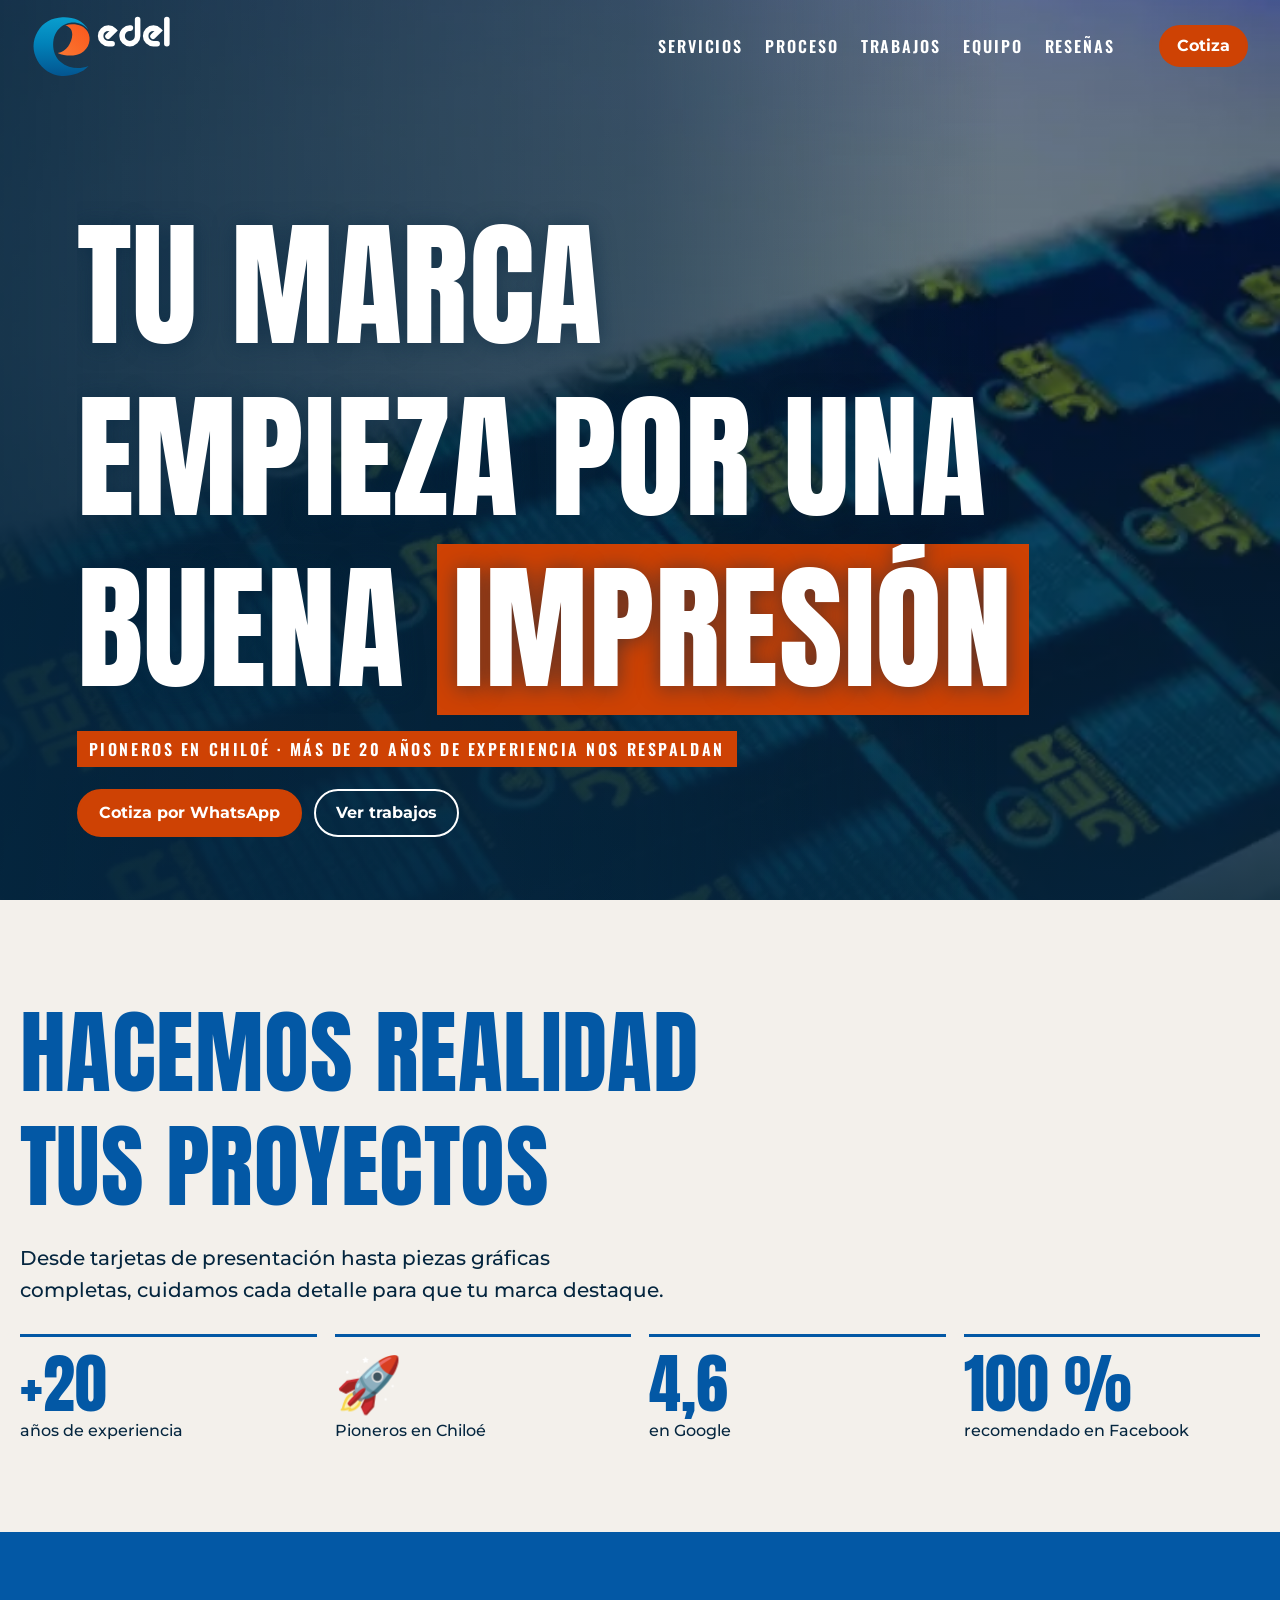
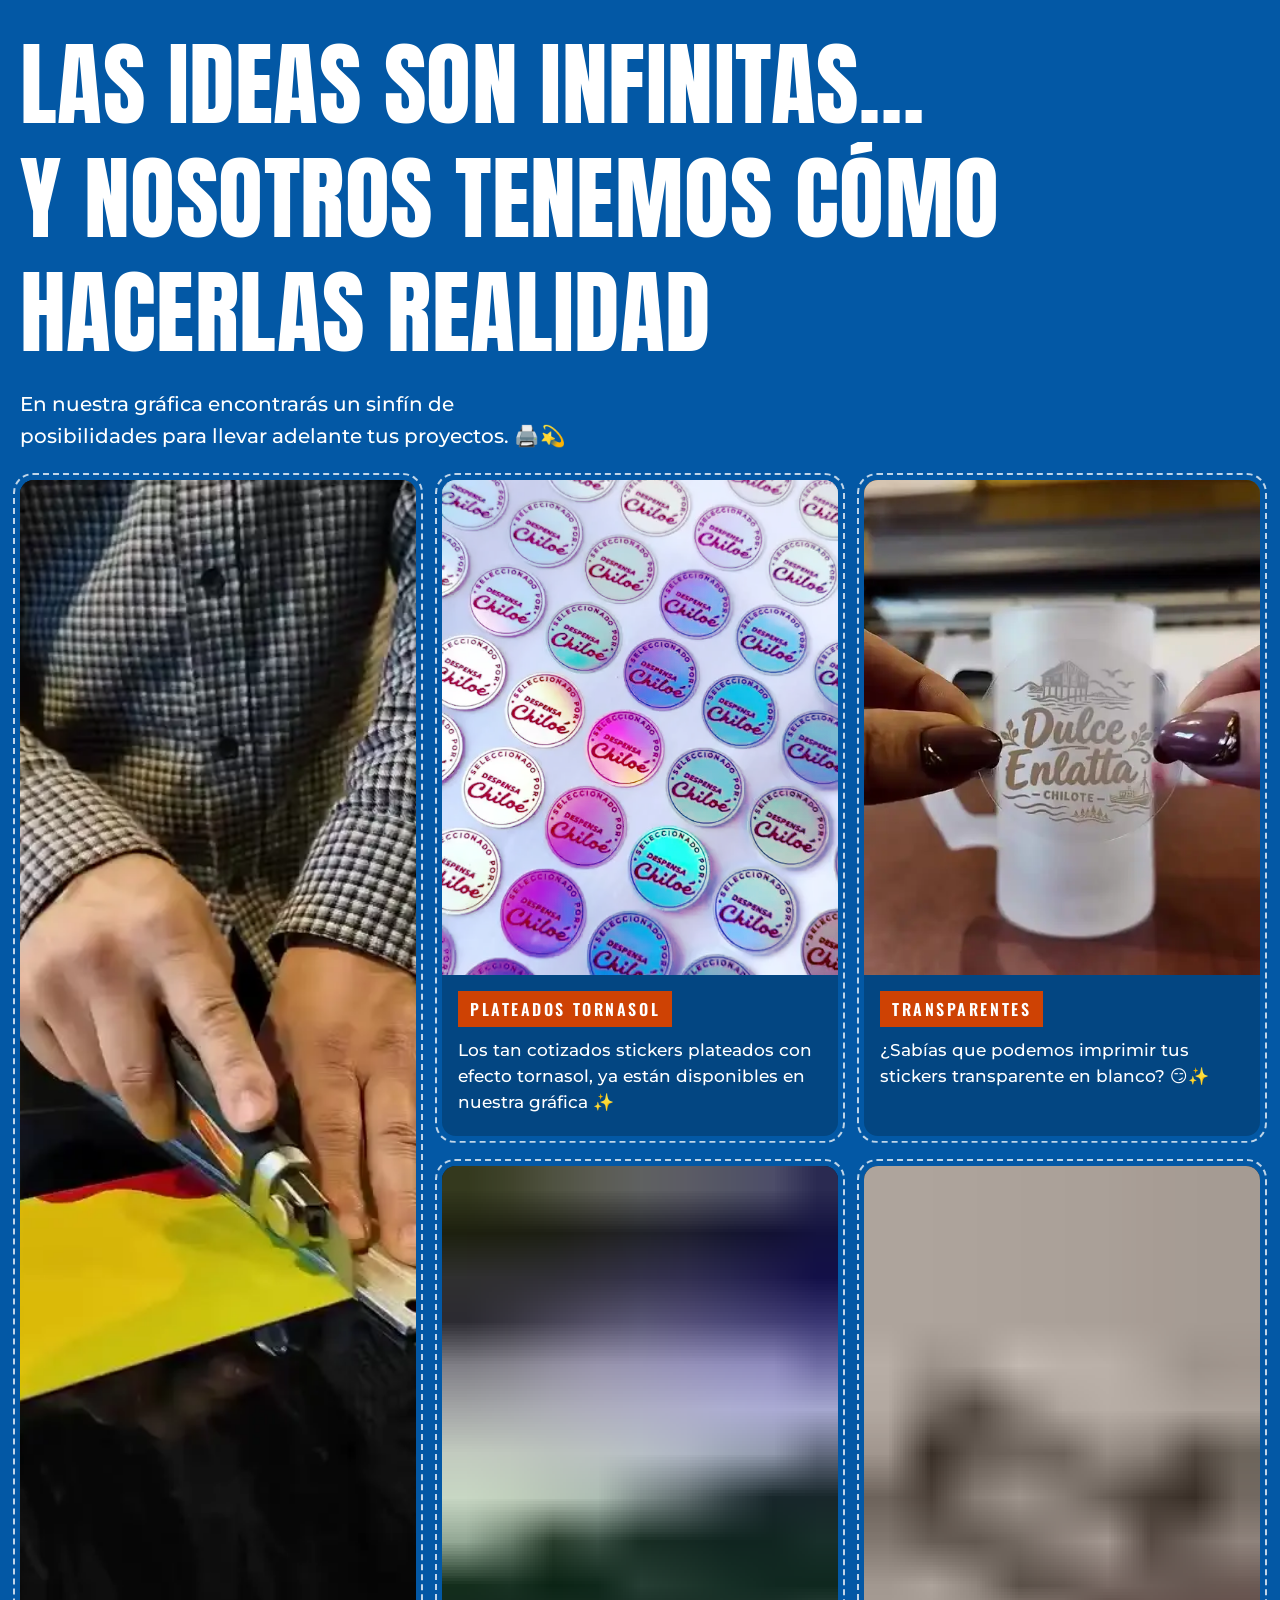
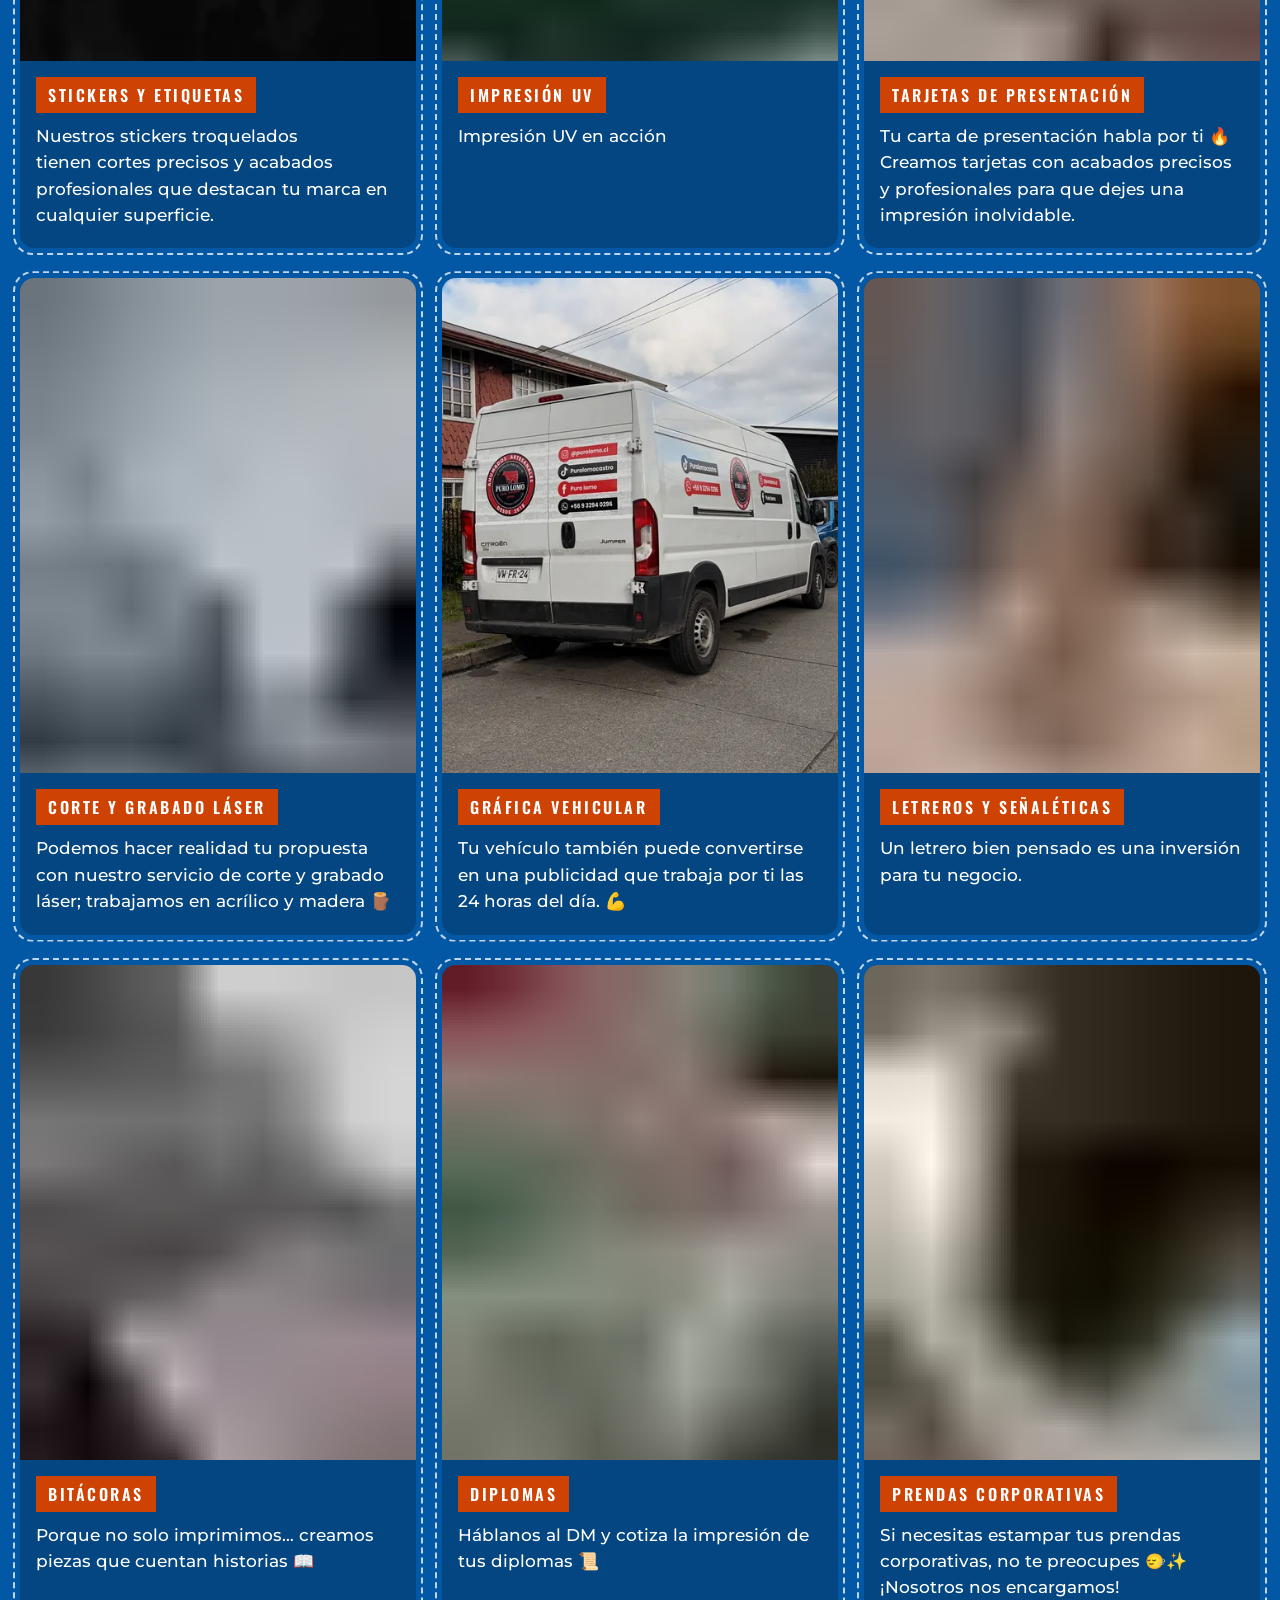
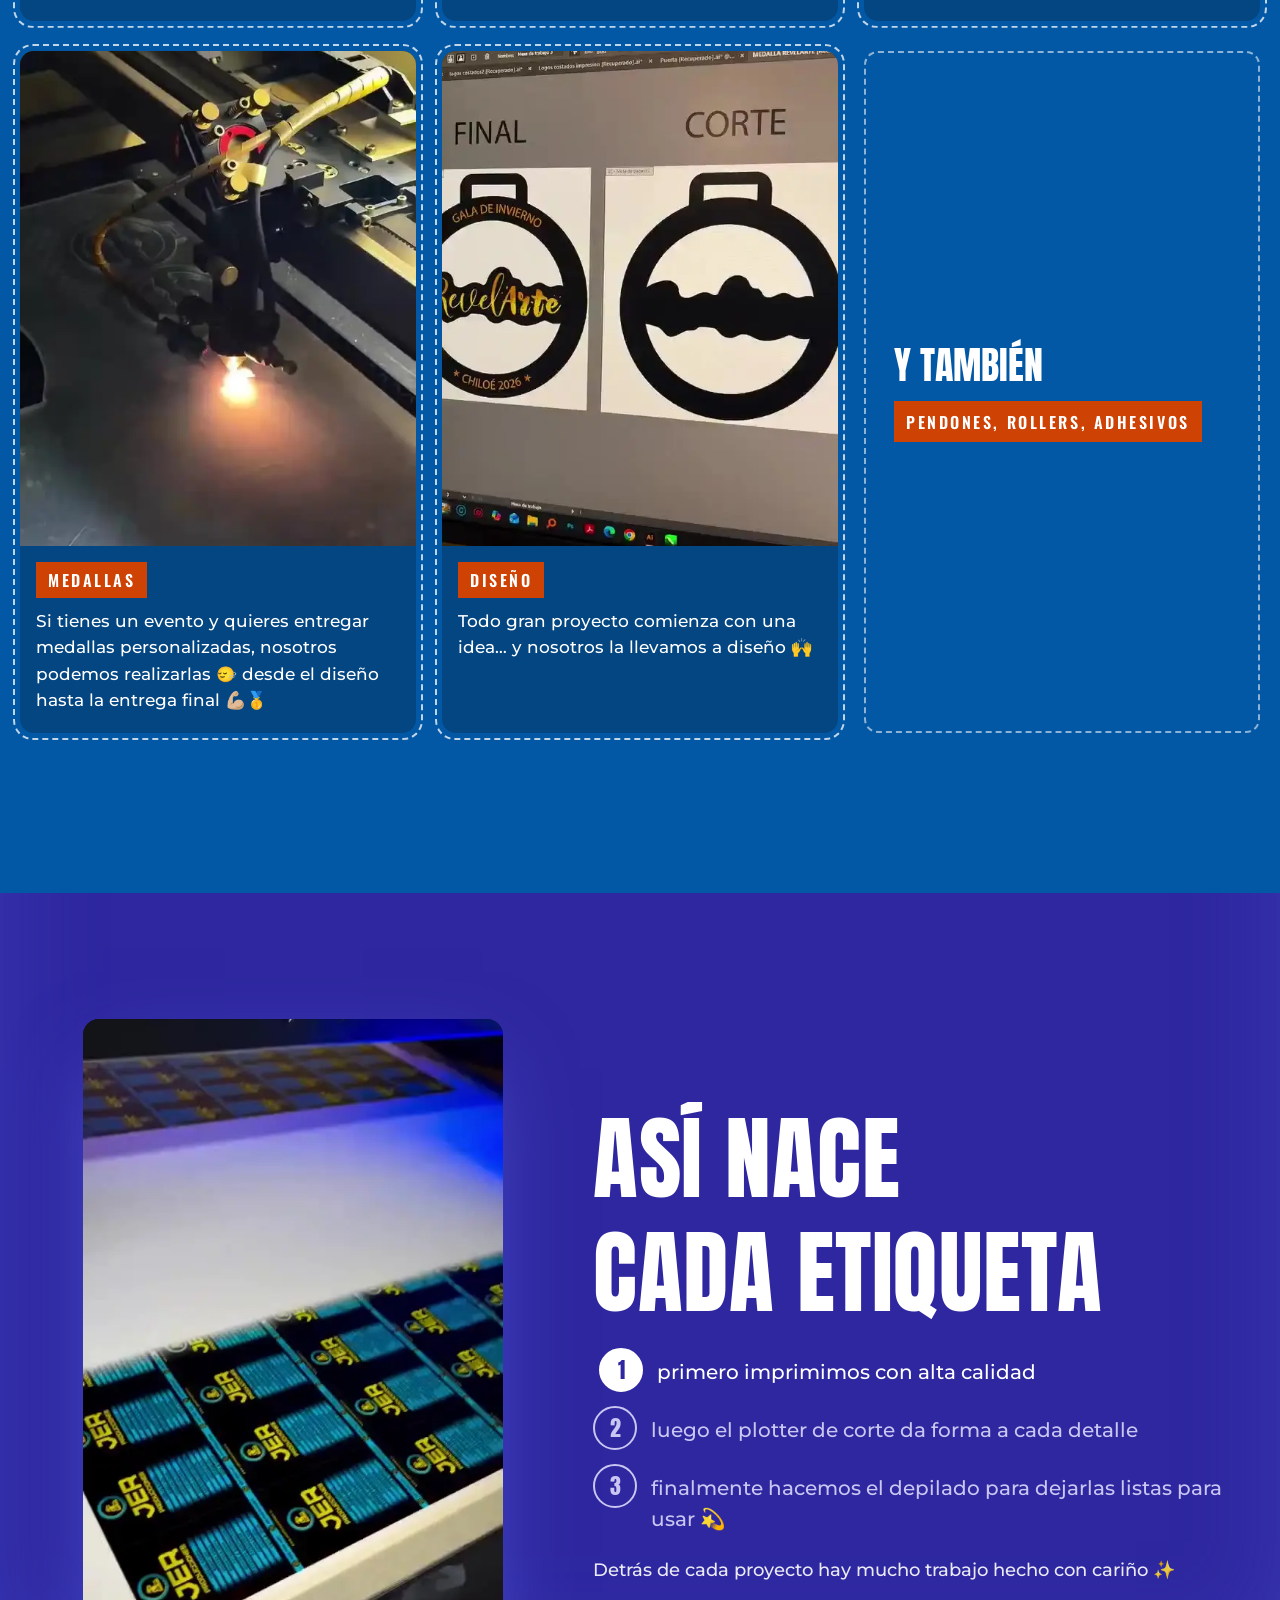
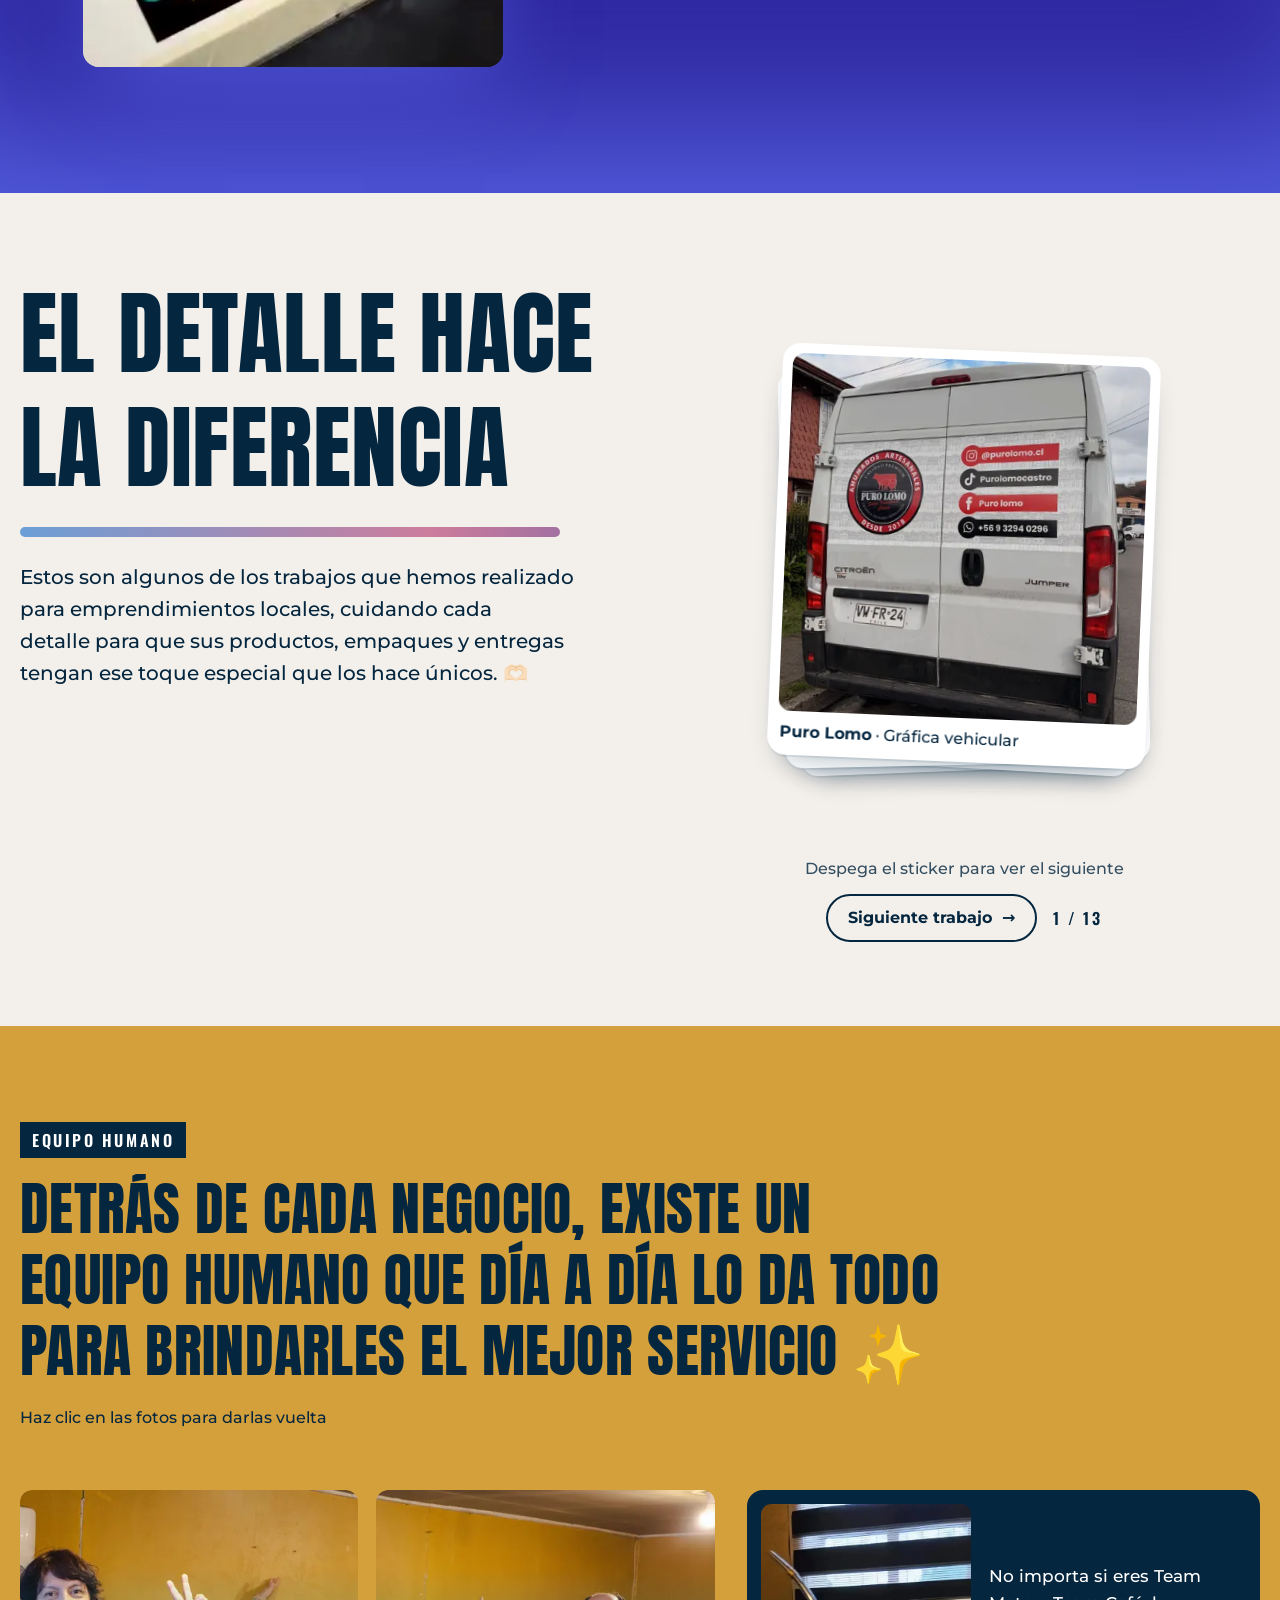
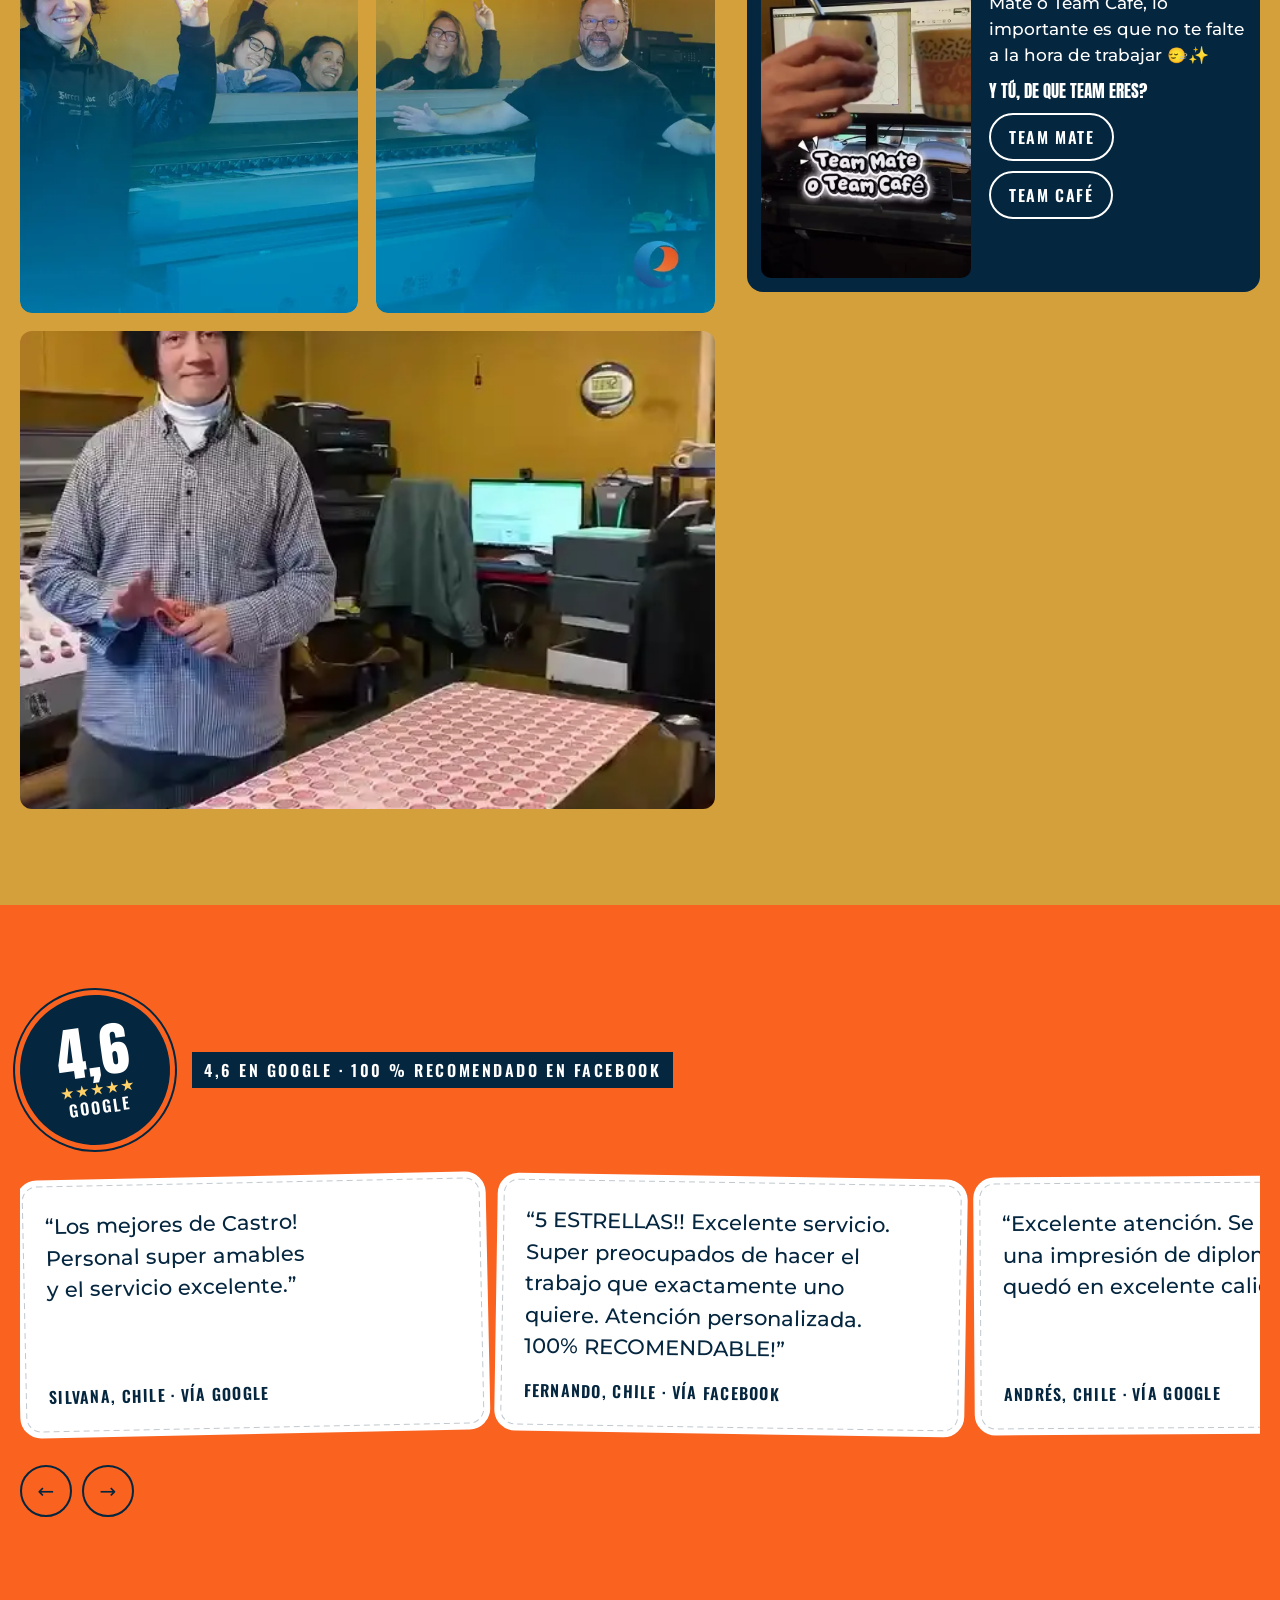
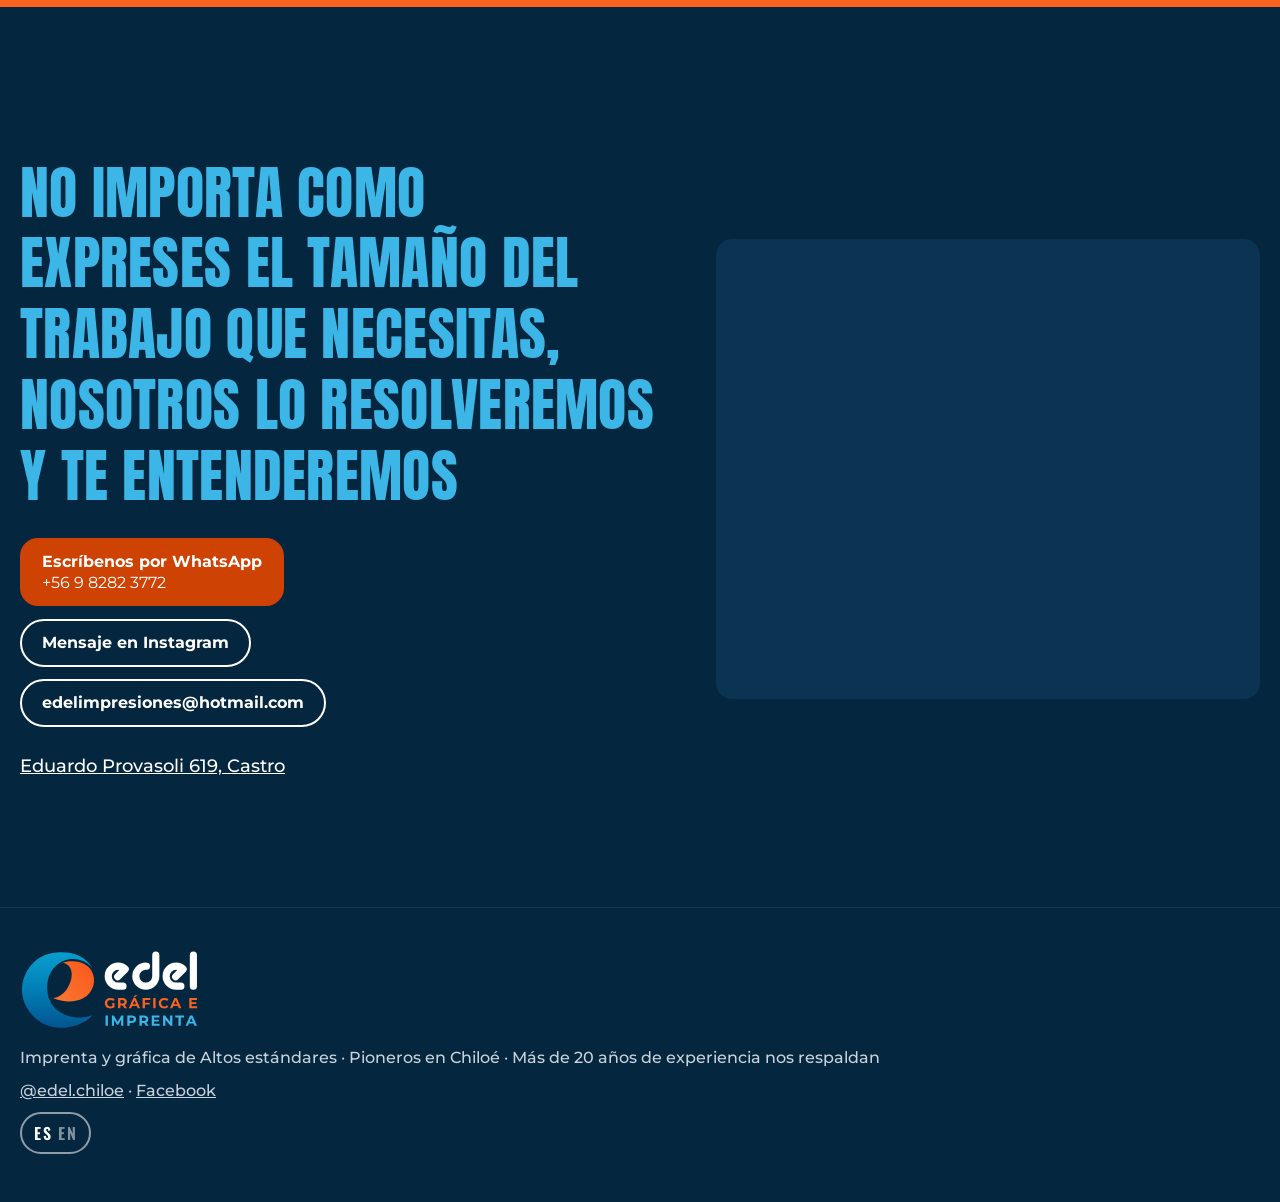
==== commit 1c7380dd: "nv8, segunda ronda: sin desborde horizontal por el estallido, reseñas giradas sin corte, cifras en E" ====
--- a/index.html
+++ b/index.html
@@ -93,8 +93,8 @@
   <ul class="cifras">
    <li><b data-cuenta="20">+20</b><span data-en="years of experience">años de experiencia</span></li>
    <li><b aria-hidden="true">🚀</b><span data-en="Pioneers in Chiloé">Pioneros en Chiloé</span></li>
-   <li><b data-cuenta="4.6">4,6</b><span data-en="on Google">en Google</span></li>
-   <li><b data-cuenta="100">100 %</b><span data-en="recommended on Facebook">recomendado en Facebook</span></li>
+   <li><b data-cuenta="4.6" data-en="4.6">4,6</b><span data-en="on Google">en Google</span></li>
+   <li><b data-cuenta="100" data-en="100%">100 %</b><span data-en="recommended on Facebook">recomendado en Facebook</span></li>
   </ul>
  </div>
 </section>
@@ -104,7 +104,7 @@
   <h2 class="h2" lang="es"><span class="ln"><span>Las ideas son infinitas…</span></span><span class="ln"><span>y nosotros tenemos cómo</span></span><span class="ln"><span>hacerlas realidad</span></span></h2>
   <p class="glosa-h" lang="en" hidden>Ideas are endless… and we have what it takes to make them real</p>
   <p class="lead" lang="es">En nuestra gráfica encontrarás un sinfín de posibilidades para llevar adelante tus proyectos. 🖨️💫</p>
-  <div class="serv-grid"><div class="col col-1"><article class="serv" style="order:0" data-src-ig="IG-21"><span class="troquel" aria-hidden="true"></span><div class="serv-m"><video class="vid " muted playsinline loop autoplay preload="none" data-poster="assets/video/stickers8-poster.webp" style="background-image:url([data-uri])" aria-label="Corte y depilado de stickers troquelados" data-aria-en="Cutting and weeding die-cut stickers" data-src="assets/video/stickers8.mp4"></video></div><div class="serv-t"><h3 class="banda" data-en="Stickers &amp; labels">Stickers y etiquetas</h3><p lang="es">Nuestros stickers troquelados tienen cortes precisos y acabados profesionales que destacan tu marca en cualquier superficie.</p></div></article><article class="serv" style="order:5" data-src-ig="IG-17"><span class="troquel" aria-hidden="true"></span><div class="serv-m"><video class="vid " muted playsinline loop autoplay preload="none" data-poster="assets/video/laser8-poster.webp" style="background-image:url([data-uri])" aria-label="Mostrador de madera cortado con láser, armado pieza por pieza" data-aria-en="Laser-cut wooden display stand assembled piece by piece" data-src="assets/video/laser8.mp4"></video></div><div class="serv-t"><h3 class="banda" data-en="Laser cutting &amp; engraving">Corte y grabado láser</h3><p lang="es">Podemos hacer realidad tu propuesta con nuestro servicio de corte y grabado láser; trabajamos en acrílico y madera 🪵</p></div></article><article class="serv" style="order:7" data-src-ig="IG-34"><span class="troquel" aria-hidden="true"></span><div class="serv-m"><video class="vid " muted playsinline loop autoplay preload="none" data-poster="assets/video/letreros8-poster.webp" style="background-image:url([data-uri])" aria-label="Letrero de Pilates &amp; Skincare cortado a mano" data-aria-en="Pilates &amp; Skincare sign being hand-trimmed" data-src="assets/video/letreros8.mp4"></video></div><div class="serv-t"><h3 class="banda" data-en="Signs &amp; wayfinding">Letreros y señaléticas</h3><p lang="es">Un letrero bien pensado es una inversión para tu negocio.</p></div></article><article class="serv" style="order:12" data-src-ig="IG-19"><span class="troquel" aria-hidden="true"></span><div class="serv-m"><video class="vid " muted playsinline loop autoplay preload="none" data-poster="assets/video/diseno-poster.webp" style="background-image:url([data-uri])" aria-label="Diseño en pantalla antes del corte" data-aria-en="Design on screen before cutting" data-src="assets/video/diseno.mp4"></video></div><div class="serv-t"><h3 class="banda" data-en="Design">Diseño</h3><p lang="es">Todo gran proyecto comienza con una idea… y nosotros la llevamos a diseño 🙌</p></div></article></div><div class="col col-2"><article class="serv serv-torna" style="order:1" data-src-ig="IG-29"><span class="troquel" aria-hidden="true"></span><div class="serv-m"><video class="vid " muted playsinline loop autoplay preload="none" data-poster="assets/video/plateados-poster.webp" style="background-image:url([data-uri])" aria-label="Stickers plateados con efecto tornasol de Despensa Chiloé" data-aria-en="Holographic silver stickers for Despensa Chiloé" data-src="assets/video/plateados.mp4"></video></div><div class="serv-t"><h3 class="banda" data-en="Holographic silver stickers">Plateados tornasol</h3><p lang="es">Los tan cotizados stickers plateados con efecto tornasol, ya están disponibles en nuestra gráfica ✨</p></div></article><article class="serv" style="order:3" data-src-ig="IG-16"><span class="troquel" aria-hidden="true"></span><div class="serv-m"><video class="vid " muted playsinline loop autoplay preload="none" data-poster="assets/video/uv8-poster.webp" style="background-image:url([data-uri])" aria-label="Impresora UV de Edel trabajando" data-aria-en="Edel UV printer at work" data-src="assets/video/uv8.mp4"></video></div><div class="serv-t"><h3 class="banda" data-en="UV printing">Impresión UV</h3><p lang="es">Impresión UV en acción</p></div></article><article class="serv" style="order:6" data-src-ig="IG-39"><span class="troquel" aria-hidden="true"></span><div class="serv-m"><img class="vid" src="assets/img/vehicular-1-1600.webp" srcset="assets/img/vehicular-1-480.webp 480w, assets/img/vehicular-1-800.webp 800w, assets/img/vehicular-1-1200.webp 1200w, assets/img/vehicular-1-1600.webp 1600w" sizes="(min-width:900px) 30vw, 90vw" width="3077" height="4096" loading="lazy" decoding="async" style="background-image:url([data-uri])" alt="Furgón de Puro Lomo rotulado por Edel" data-alt-en="Puro Lomo van wrapped by Edel"></div><div class="serv-t"><h3 class="banda" data-en="Vehicle graphics">Gráfica vehicular</h3><p lang="es">Tu vehículo también puede convertirse en una publicidad que trabaja por ti las 24 horas del día. 💪</p></div></article><article class="serv" style="order:9" data-src-ig="IG-47"><span class="troquel" aria-hidden="true"></span><div class="serv-m"><video class="vid " muted playsinline loop autoplay preload="none" data-poster="assets/video/diplomas8-poster.webp" style="background-image:url([data-uri])" aria-label="Diplomas de Dekra impresos en la impresora UV" data-aria-en="Dekra diplomas printed on the UV printer" data-src="assets/video/diplomas8.mp4"></video></div><div class="serv-t"><h3 class="banda" data-en="Diplomas">Diplomas</h3><p lang="es">Háblanos al DM y cotiza la impresión de tus diplomas 📜</p></div></article><article class="serv" style="order:11" data-src-ig="IG-44"><span class="troquel" aria-hidden="true"></span><div class="serv-m"><video class="vid " muted playsinline loop autoplay preload="none" data-poster="assets/video/medallas8-poster.webp" style="background-image:url([data-uri])" aria-label="Medallas de RevelArte: diseño, corte láser y entrega" data-aria-en="RevelArte medals: design, laser cutting and delivery" data-src="assets/video/medallas8.mp4"></video></div><div class="serv-t"><h3 class="banda" data-en="Medals">Medallas</h3><p lang="es">Si tienes un evento y quieres entregar medallas personalizadas, nosotros podemos realizarlas 🙂‍↔️ desde el diseño hasta la entrega final 💪🏼🥇</p></div></article></div><div class="col col-3"><article class="serv" style="order:2" data-src-ig="IG-46"><span class="troquel" aria-hidden="true"></span><div class="serv-m"><video class="vid " muted playsinline loop autoplay preload="none" data-poster="assets/video/transparentes-poster.webp" style="background-image:url([data-uri])" aria-label="Sticker transparente impreso en blanco aplicado a un schop de Dulce Enlatta" data-aria-en="Clear sticker printed in white applied to a Dulce Enlatta beer mug" data-src="assets/video/transparentes.mp4"></video></div><div class="serv-t"><h3 class="banda" data-en="Clear stickers">Transparentes</h3><p lang="es">¿Sabías que podemos imprimir tus stickers transparente en blanco? 😏✨</p></div></article><article class="serv" style="order:4" data-src-ig="IG-23"><span class="troquel" aria-hidden="true"></span><div class="serv-m"><video class="vid " muted playsinline loop autoplay preload="none" data-poster="assets/video/tarjetas8-poster.webp" style="background-image:url([data-uri])" aria-label="Tarjetas de presentación impresas por Edel" data-aria-en="Business cards printed by Edel" data-src="assets/video/tarjetas8.mp4"></video></div><div class="serv-t"><h3 class="banda" data-en="Business cards">Tarjetas de presentación</h3><p lang="es">Tu carta de presentación habla por ti 🔥 Creamos tarjetas con acabados precisos y profesionales para que dejes una impresión inolvidable.</p></div></article><article class="serv" style="order:8" data-src-ig="IG-25"><span class="troquel" aria-hidden="true"></span><div class="serv-m"><video class="vid " muted playsinline loop autoplay preload="none" data-poster="assets/video/bitacoras-poster.webp" style="background-image:url([data-uri])" aria-label="Bitácoras de buceo de Chiloé Náutica: anillado y terminación" data-aria-en="Chiloé Náutica dive logbooks: binding and finish" data-src="assets/video/bitacoras.mp4"></video></div><div class="serv-t"><h3 class="banda" data-en="Logbooks">Bitácoras</h3><p lang="es">Porque no solo imprimimos… creamos piezas que cuentan historias 📖</p></div></article><article class="serv" style="order:10" data-src-ig="IG-42"><span class="troquel" aria-hidden="true"></span><div class="serv-m"><video class="vid " muted playsinline loop autoplay preload="none" data-poster="assets/video/prendas-poster.webp" style="background-image:url([data-uri])" aria-label="Estampado de prendas corporativas de SSC Rental" data-aria-en="Heat-pressing SSC Rental corporate garments" data-src="assets/video/prendas.mp4"></video></div><div class="serv-t"><h3 class="banda" data-en="Corporate apparel">Prendas corporativas</h3><p lang="es">Si necesitas estampar tus prendas corporativas, no te preocupes 🙂‍↔️✨ ¡Nosotros nos encargamos!</p></div></article></div><p class="serv-mas" style="order:99"><span class="mas-t"><span data-en="And also">Y también</span></span><span class="banda b-nar" lang="es">Pendones, Rollers, Adhesivos</span></p></div>
+  <div class="serv-grid"><div class="col col-1"><article class="serv" style="order:0" data-src-ig="IG-21"><span class="troquel" aria-hidden="true"></span><div class="serv-m"><video class="vid " muted playsinline loop autoplay preload="none" data-poster="assets/video/stickers8-poster.webp" style="background-image:url([data-uri])" aria-label="Corte y depilado de stickers troquelados" data-aria-en="Cutting and weeding die-cut stickers" data-src="assets/video/stickers8.mp4"></video></div><div class="serv-t"><h3 class="banda" data-en="Stickers &amp; labels">Stickers y etiquetas</h3><p lang="es">Nuestros stickers troquelados tienen cortes precisos y acabados profesionales que destacan tu marca en cualquier superficie.</p></div></article><article class="serv" style="order:5" data-src-ig="IG-17"><span class="troquel" aria-hidden="true"></span><div class="serv-m"><video class="vid " muted playsinline loop autoplay preload="none" data-poster="assets/video/laser8-poster.webp" style="background-image:url([data-uri])" aria-label="Mostrador de madera cortado con láser, armado pieza por pieza" data-aria-en="Laser-cut wooden display stand assembled piece by piece" data-src="assets/video/laser8.mp4"></video></div><div class="serv-t"><h3 class="banda" data-en="Laser cutting &amp; engraving">Corte y grabado láser</h3><p lang="es">Podemos hacer realidad tu propuesta con nuestro servicio de corte y grabado láser; trabajamos en acrílico y madera 🪵</p></div></article><article class="serv" style="order:7" data-src-ig="IG-34"><span class="troquel" aria-hidden="true"></span><div class="serv-m"><video class="vid " muted playsinline loop autoplay preload="none" data-poster="assets/video/letreros8-poster.webp" style="background-image:url([data-uri])" aria-label="Letrero de Pilates &amp; Skincare cortado a mano" data-aria-en="Pilates &amp; Skincare sign being hand-trimmed" data-src="assets/video/letreros8.mp4"></video></div><div class="serv-t"><h3 class="banda" data-en="Signs &amp; wayfinding">Letreros y señaléticas</h3><p lang="es">Un letrero bien pensado es una inversión para tu negocio.</p></div></article><article class="serv" style="order:12" data-src-ig="IG-19"><span class="troquel" aria-hidden="true"></span><div class="serv-m"><video class="vid " muted playsinline loop autoplay preload="none" data-poster="assets/video/diseno-poster.webp" style="background-image:url([data-uri])" aria-label="Diseño en pantalla antes del corte" data-aria-en="Design on screen before cutting" data-src="assets/video/diseno.mp4"></video></div><div class="serv-t"><h3 class="banda" data-en="Design">Diseño</h3><p lang="es">Todo gran proyecto comienza con una idea… y nosotros la llevamos a diseño 🙌</p></div></article></div><div class="col col-2"><article class="serv serv-torna" style="order:1" data-src-ig="IG-29"><span class="troquel" aria-hidden="true"></span><div class="serv-m"><video class="vid " muted playsinline loop autoplay preload="none" data-poster="assets/video/plateados-poster.webp" style="background-image:url([data-uri])" aria-label="Stickers plateados con efecto tornasol de Despensa Chiloé" data-aria-en="Holographic silver stickers for Despensa Chiloé" data-src="assets/video/plateados.mp4"></video></div><div class="serv-t"><h3 class="banda" data-en="Holographic silver stickers">Plateados tornasol</h3><p lang="es">Los tan cotizados stickers plateados con efecto tornasol, ya están disponibles en nuestra gráfica ✨</p></div></article><article class="serv" style="order:3" data-src-ig="IG-16"><span class="troquel" aria-hidden="true"></span><div class="serv-m"><video class="vid " muted playsinline loop autoplay preload="none" data-poster="assets/video/uv8-poster.webp" style="background-image:url([data-uri])" aria-label="Impresora UV de Edel trabajando" data-aria-en="Edel UV printer at work" data-src="assets/video/uv8.mp4"></video></div><div class="serv-t"><h3 class="banda" data-en="UV printing">Impresión UV</h3><p lang="es">Impresión UV en acción</p></div></article><article class="serv" style="order:6" data-src-ig="IG-39"><span class="troquel" aria-hidden="true"></span><div class="serv-m"><img class="vid" src="assets/img/vehicular-1-1600.webp" srcset="assets/img/vehicular-1-480.webp 480w, assets/img/vehicular-1-800.webp 800w, assets/img/vehicular-1-1200.webp 1200w, assets/img/vehicular-1-1600.webp 1600w" sizes="(min-width:900px) 30vw, 90vw" width="3077" height="4096" loading="lazy" decoding="async" style="background-image:url([data-uri])" alt="Furgón de Puro Lomo rotulado por Edel" data-alt-en="Puro Lomo van wrapped by Edel"></div><div class="serv-t"><h3 class="banda" data-en="Vehicle graphics">Gráfica vehicular</h3><p lang="es">Tu vehículo también puede convertirse en una publicidad que trabaja por ti las 24 horas del día. 💪</p></div></article><article class="serv" style="order:9" data-src-ig="IG-47"><span class="troquel" aria-hidden="true"></span><div class="serv-m"><video class="vid " muted playsinline loop autoplay preload="none" data-poster="assets/video/diplomas8-poster.webp" style="background-image:url([data-uri])" aria-label="Diplomas de Dekra impresos en la impresora UV" data-aria-en="Dekra diplomas printed on the UV printer" data-src="assets/video/diplomas8.mp4"></video></div><div class="serv-t"><h3 class="banda" data-en="Diplomas">Diplomas</h3><p lang="es">Háblanos al DM y cotiza la impresión de tus diplomas 📜</p></div></article><article class="serv" style="order:11" data-src-ig="IG-44"><span class="troquel" aria-hidden="true"></span><div class="serv-m"><video class="vid " muted playsinline loop autoplay preload="none" data-poster="assets/video/medallas8-poster.webp" style="background-image:url([data-uri])" aria-label="Medallas de RevelArte: diseño, corte láser y entrega" data-aria-en="RevelArte medals: design, laser cutting and delivery" data-src="assets/video/medallas8.mp4"></video></div><div class="serv-t"><h3 class="banda" data-en="Medals">Medallas</h3><p lang="es">Si tienes un evento y quieres entregar medallas personalizadas, nosotros podemos realizarlas 🙂‍↔️ desde el diseño hasta la entrega final 💪🏼🥇</p></div></article></div><div class="col col-3"><article class="serv" style="order:2" data-src-ig="IG-46"><span class="troquel" aria-hidden="true"></span><div class="serv-m"><video class="vid " muted playsinline loop autoplay preload="none" data-poster="assets/video/transparentes-poster.webp" style="background-image:url([data-uri])" aria-label="Sticker transparente impreso en blanco aplicado a un schop de Dulce Enlatta" data-aria-en="Clear sticker printed in white applied to a Dulce Enlatta beer mug" data-src="assets/video/transparentes.mp4"></video></div><div class="serv-t"><h3 class="banda" data-en="Clear stickers">Transparentes</h3><p lang="es">¿Sabías que podemos imprimir tus stickers transparente en blanco? 😏✨</p></div></article><article class="serv" style="order:4" data-src-ig="IG-23"><span class="troquel" aria-hidden="true"></span><div class="serv-m"><video class="vid " muted playsinline loop autoplay preload="none" data-poster="assets/video/tarjetas8-poster.webp" style="background-image:url([data-uri])" aria-label="Tarjetas de presentación impresas por Edel" data-aria-en="Business cards printed by Edel" data-src="assets/video/tarjetas8.mp4"></video></div><div class="serv-t"><h3 class="banda" data-en="Business cards">Tarjetas de presentación</h3><p lang="es">Tu carta de presentación habla por ti 🔥 Creamos tarjetas con acabados precisos y profesionales para que dejes una impresión inolvidable.</p></div></article><article class="serv" style="order:8" data-src-ig="IG-25"><span class="troquel" aria-hidden="true"></span><div class="serv-m"><video class="vid " muted playsinline loop autoplay preload="none" data-poster="assets/video/bitacoras-poster.webp" style="background-image:url([data-uri])" aria-label="Bitácoras de buceo de Chiloé Náutica: anillado y terminación" data-aria-en="Chiloé Náutica dive logbooks: binding and finish" data-src="assets/video/bitacoras.mp4"></video></div><div class="serv-t"><h3 class="banda" data-en="Logbooks">Bitácoras</h3><p lang="es">Porque no solo imprimimos… creamos piezas que cuentan historias 📖</p></div></article><article class="serv" style="order:10" data-src-ig="IG-42"><span class="troquel" aria-hidden="true"></span><div class="serv-m"><video class="vid " muted playsinline loop autoplay preload="none" data-poster="assets/video/prendas-poster.webp" style="background-image:url([data-uri])" aria-label="Estampado de prendas corporativas de SSC Rental" data-aria-en="Heat-pressing SSC Rental corporate garments" data-src="assets/video/prendas.mp4"></video></div><div class="serv-t"><h3 class="banda" data-en="Corporate apparel">Prendas corporativas</h3><p lang="es">Si necesitas estampar tus prendas corporativas, no te preocupes 🙂‍↔️✨ ¡Nosotros nos encargamos!</p></div></article></div><p class="serv-mas" style="order:99"><span class="mas-t"><span data-en="And also">Y también</span></span><span class="banda b-nar" lang="es">Pendones, Rollers, Adhesivos</span></p></div>
  </div>
 </section>
 
@@ -172,10 +172,10 @@
  <div class="w">
   <h2 class="sr" id="res-h"><span data-en="Reviews">Reseñas</span></h2>
   <div class="res-top">
-   <p class="sello" aria-hidden="true"><b>4,6</b><span>★★★★★</span><small>Google</small></p>
+   <p class="sello" aria-hidden="true"><b data-en="4.6">4,6</b><span>★★★★★</span><small>Google</small></p>
    <p class="banda b-tinta"><span data-en="4.6 on Google · 100% recommended on Facebook">4,6 en Google · 100 % recomendado en Facebook</span></p>
   </div>
-  <div class="res-pista" tabindex="0" aria-label="Reseñas" data-aria-en="Reviews"><figure class="resena"><blockquote lang="es">“Los mejores de Castro! Personal super amables y el servicio excelente.”</blockquote><figcaption>Silvana, <span data-en="Chile">Chile</span> · <span data-en="via">vía</span> Google</figcaption></figure><figure class="resena"><blockquote lang="es">“5 ESTRELLAS!! Excelente servicio. Super preocupados de hacer el trabajo que exactamente uno quiere. Atención personalizada. 100% RECOMENDABLE!”</blockquote><figcaption>Fernando, <span data-en="Chile">Chile</span> · <span data-en="via">vía</span> Facebook</figcaption></figure><figure class="resena"><blockquote lang="es">“Excelente atención. Se realizó una impresión de diploma y quedó en excelente calidad.”</blockquote><figcaption>Andrés, <span data-en="Chile">Chile</span> · <span data-en="via">vía</span> Google</figcaption></figure><figure class="resena"><blockquote lang="es">“Fue una experiencia grata, se destaca la responsabilidad y buen trato”</blockquote><figcaption>Cristian, <span data-en="Chile">Chile</span> · <span data-en="via">vía</span> Google</figcaption></figure><figure class="resena"><blockquote lang="es">“Muy responsables en la fecha de entrega.”</blockquote><figcaption>Chilwe Gourmet, <span data-en="Chile">Chile</span> · <span data-en="via">vía</span> Google</figcaption></figure><figure class="resena"><blockquote lang="es">“excelente , me encantaron como salieron mis fotos !!! totalmente recomendable , a estar siempre atentos a sus promos .”</blockquote><figcaption>Marta, <span data-en="Chile">Chile</span> · <span data-en="via">vía</span> Facebook</figcaption></figure><figure class="resena"><blockquote lang="es">“excelente calidad precio!”</blockquote><figcaption>Alan, <span data-en="Chile">Chile</span> · <span data-en="via">vía</span> Google</figcaption></figure><figure class="resena"><blockquote lang="es">“Buen servicio, 10/10”</blockquote><figcaption>Luis, <span data-en="Chile">Chile</span> · <span data-en="via">vía</span> Google</figcaption></figure></div>
+  <div class="res-pista" tabindex="0" aria-label="Reseñas" data-aria-en="Reviews"><figure class="resena"><blockquote lang="es">“Los mejores de Castro! Personal super amables y el servicio excelente.”</blockquote><figcaption>Silvana, <span data-en="Chile">Chile</span> · <span data-en="via">vía</span> Google</figcaption></figure><figure class="resena"><blockquote lang="es">“5 ESTRELLAS!! Excelente servicio. Super preocupados de hacer el trabajo que exactamente uno quiere. Atención personalizada. 100% RECOMENDABLE!”</blockquote><figcaption>Fernando, <span data-en="Chile">Chile</span> · <span data-en="via">vía</span> Facebook</figcaption></figure><figure class="resena"><blockquote lang="es">“Excelente atención. Se realizó una impresión de diploma y quedó en excelente calidad.”</blockquote><figcaption>Andrés, <span data-en="Chile">Chile</span> · <span data-en="via">vía</span> Google</figcaption></figure><figure class="resena"><blockquote lang="es">“Fue una experiencia grata, se destaca la responsabilidad y buen trato”</blockquote><figcaption>Cristian, <span data-en="Chile">Chile</span> · <span data-en="via">vía</span> Google</figcaption></figure><figure class="resena"><blockquote lang="es">“Muy responsables en la fecha de entrega.”</blockquote><figcaption>Chilwe Gourmet, <span data-en="Chile">Chile</span> · <span data-en="via">vía</span> Google</figcaption></figure><figure class="resena"><blockquote lang="es">“excelente , me encantaron como salieron mis fotos !!! totalmente recomendable , a estar siempre atentos a sus promos .”</blockquote><figcaption>Marta, <span data-en="Chile">Chile</span> · <span data-en="via">vía</span> Facebook</figcaption></figure><figure class="resena"><blockquote lang="es">“excelente calidad precio!”</blockquote><figcaption>Alan, <span data-en="Chile">Chile</span> · <span data-en="via">vía</span> Google</figcaption></figure><figure class="resena"><blockquote lang="es">“Buen servicio, 10/10”</blockquote><figcaption>Luis, <span data-en="Chile">Chile</span> · <span data-en="via">vía</span> Google</figcaption></figure></div>
   <div class="res-b"><button type="button" class="prev" aria-label="Reseña anterior" data-aria-en="Previous review">←</button><button type="button" class="next" aria-label="Reseña siguiente" data-aria-en="Next review">→</button></div>
  </div>
 </section>
--- a/css/nv8/site.css
+++ b/css/nv8/site.css
@@ -369,3 +369,9 @@
 
 /* movimiento reducido: los videos quedan en su póster */
 @media (prefers-reduced-motion:reduce){.resena,.resena::after{transition:none}}
+/* segunda ronda: el estallido no ensancha la página; las reseñas giradas no se cortan abajo */
+.s-equipo{overflow-x:clip}
+.res-pista{padding:14px 6px 30px}
+html{overflow-x:clip}
+@media (min-width:700px) and (max-width:1099px){.serv-m{aspect-ratio:1}}
+@media (min-width:900px){.team{position:sticky;top:110px}}
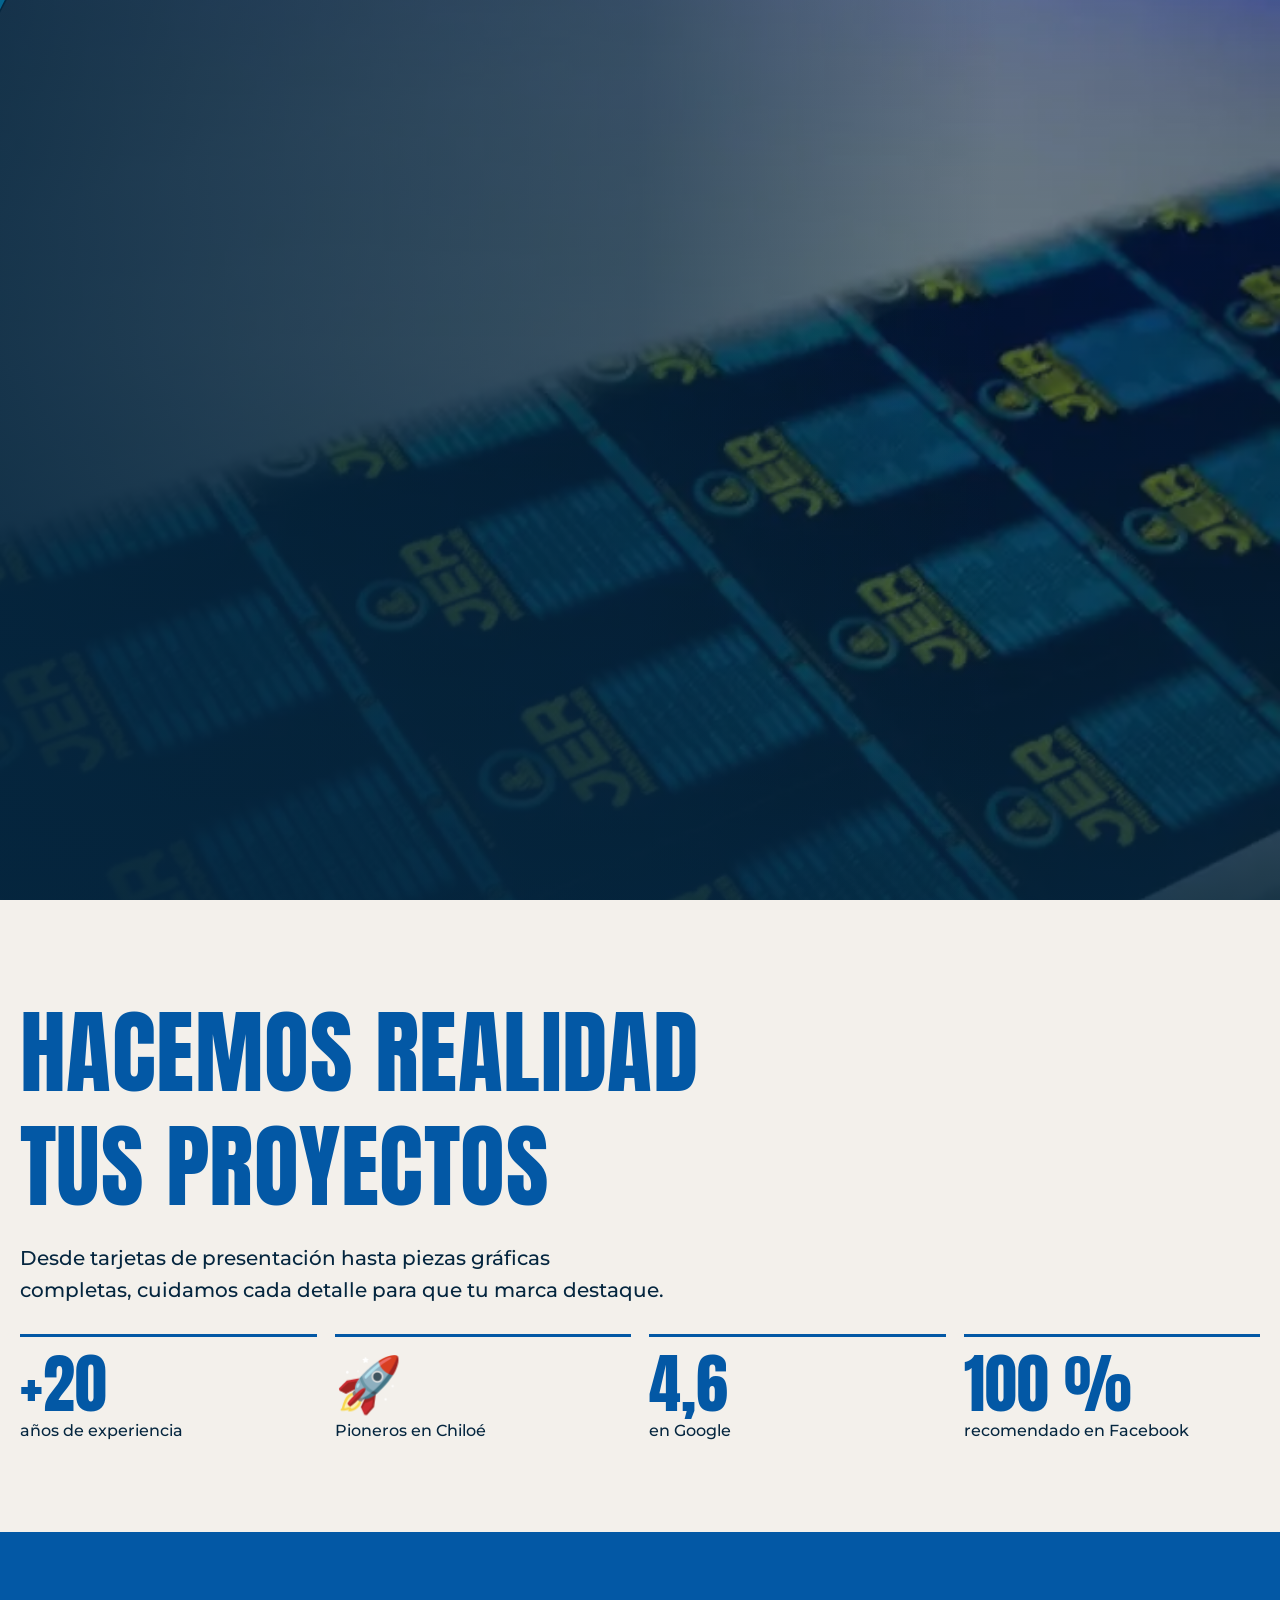
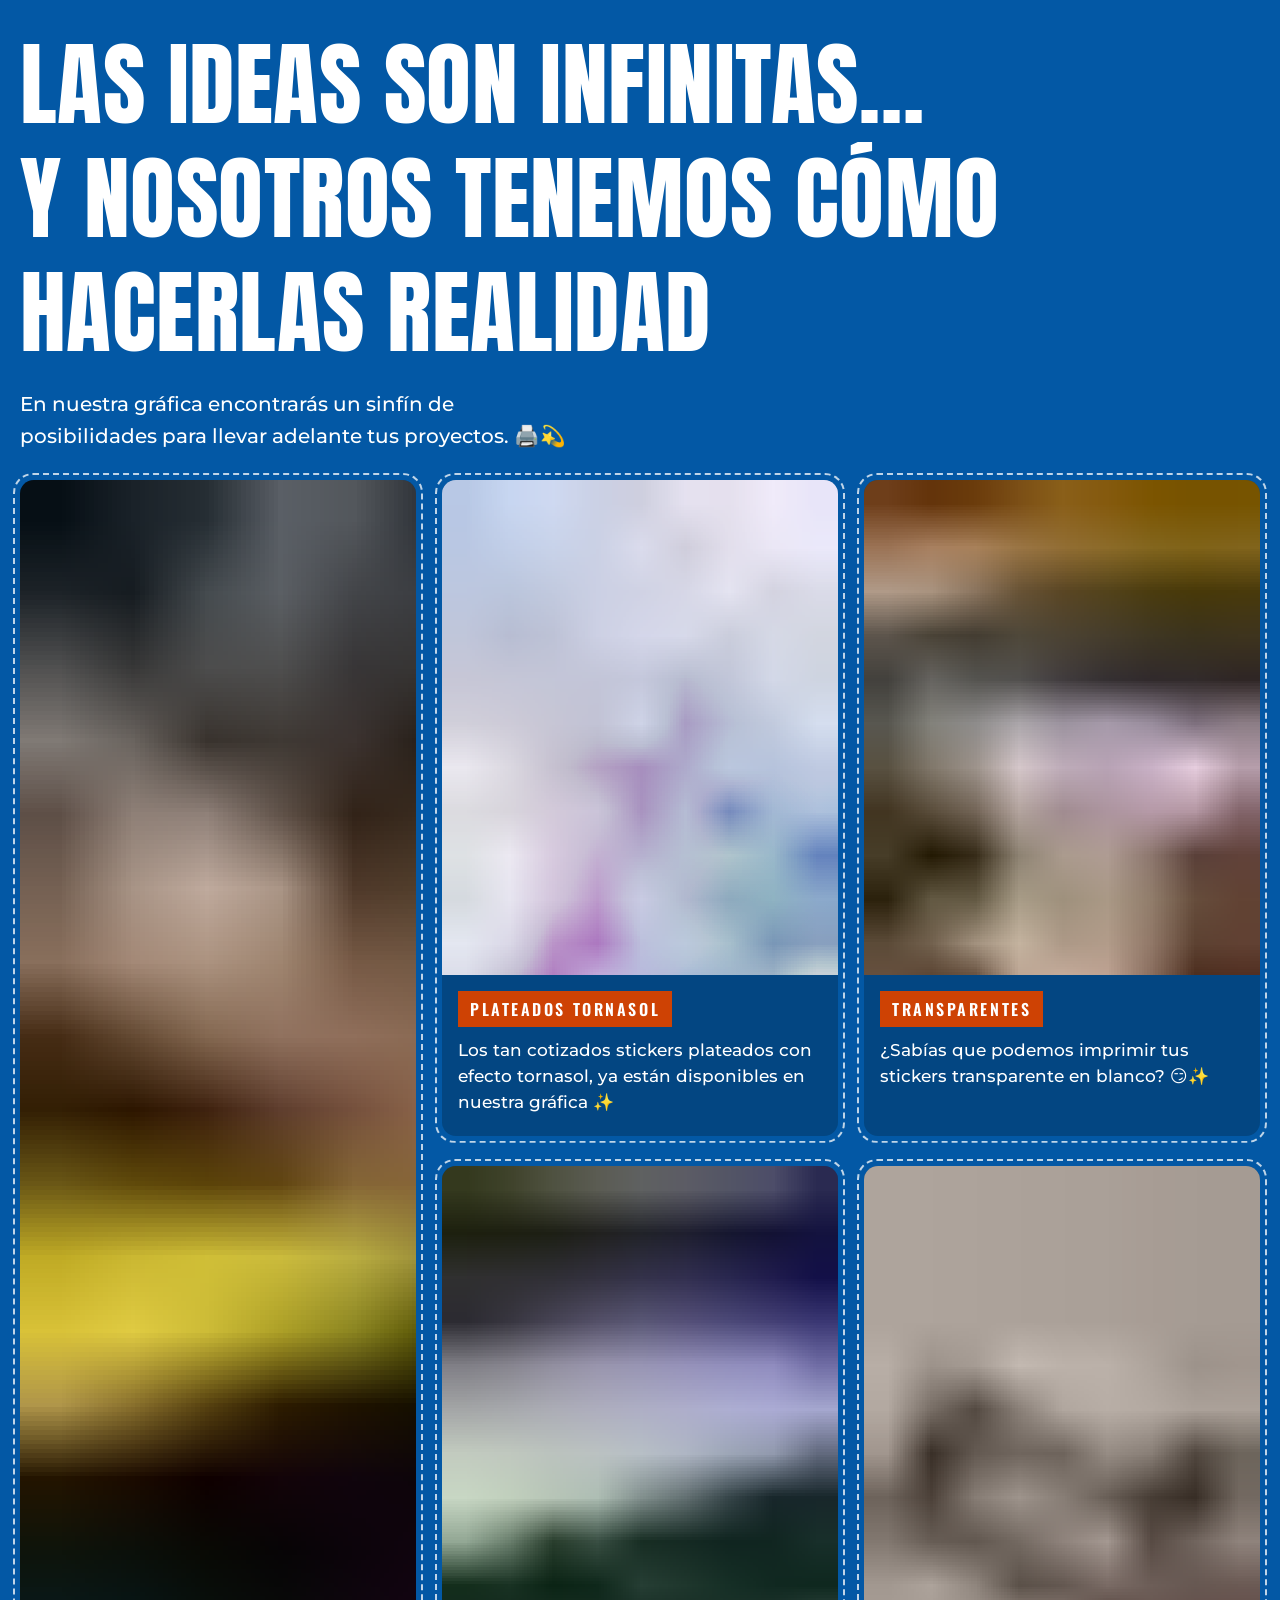
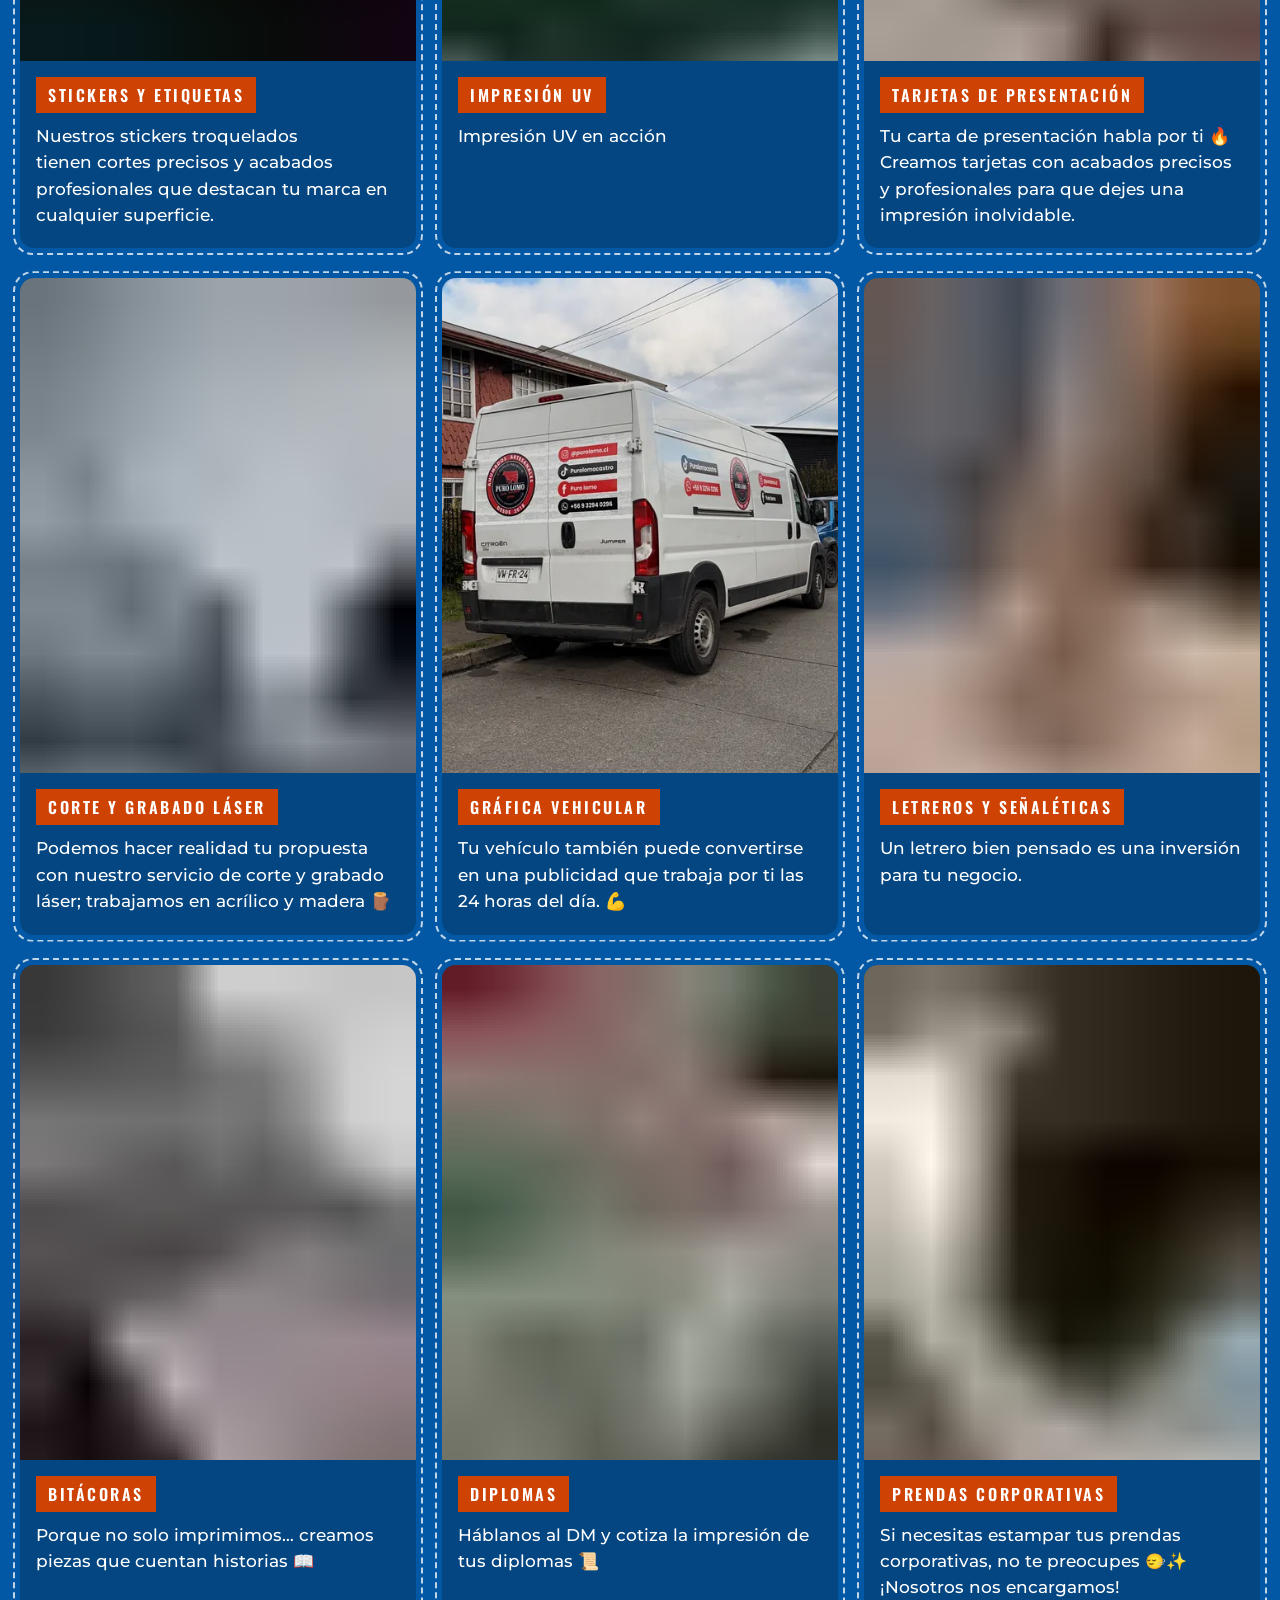
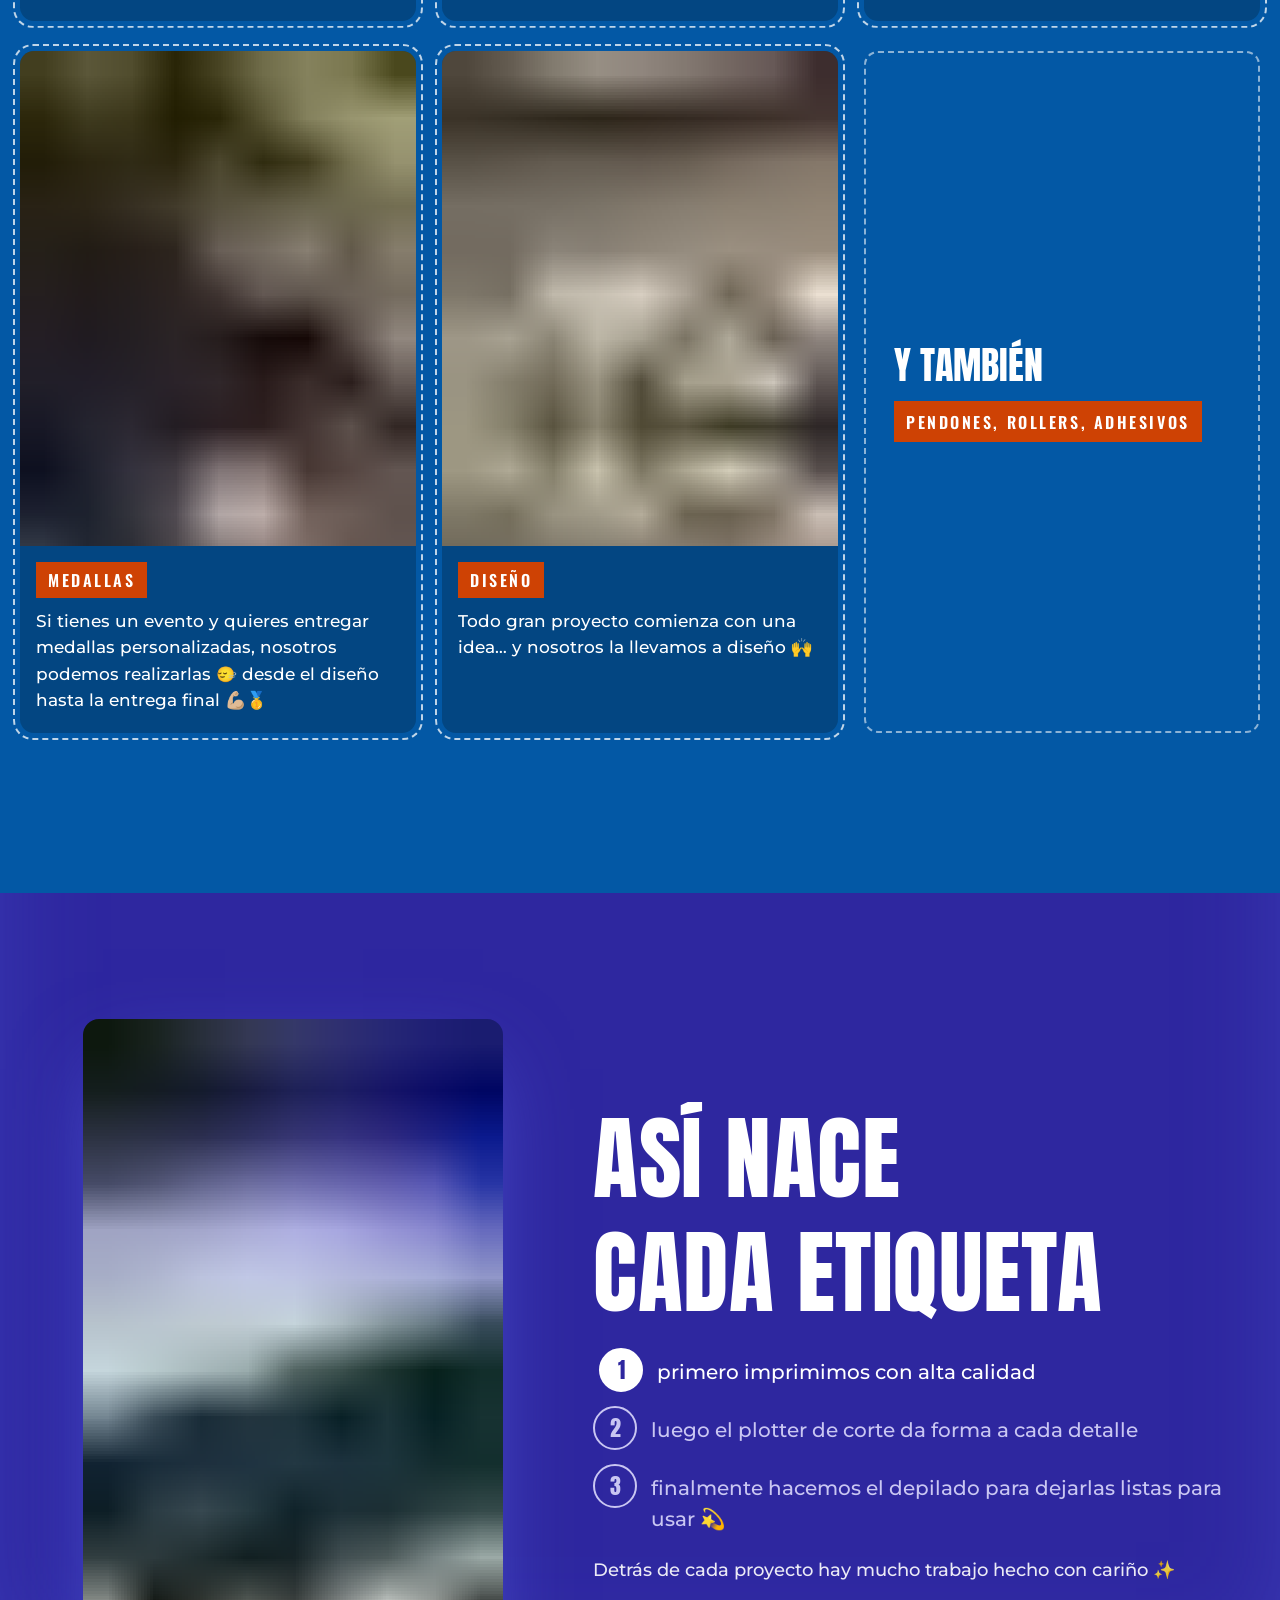
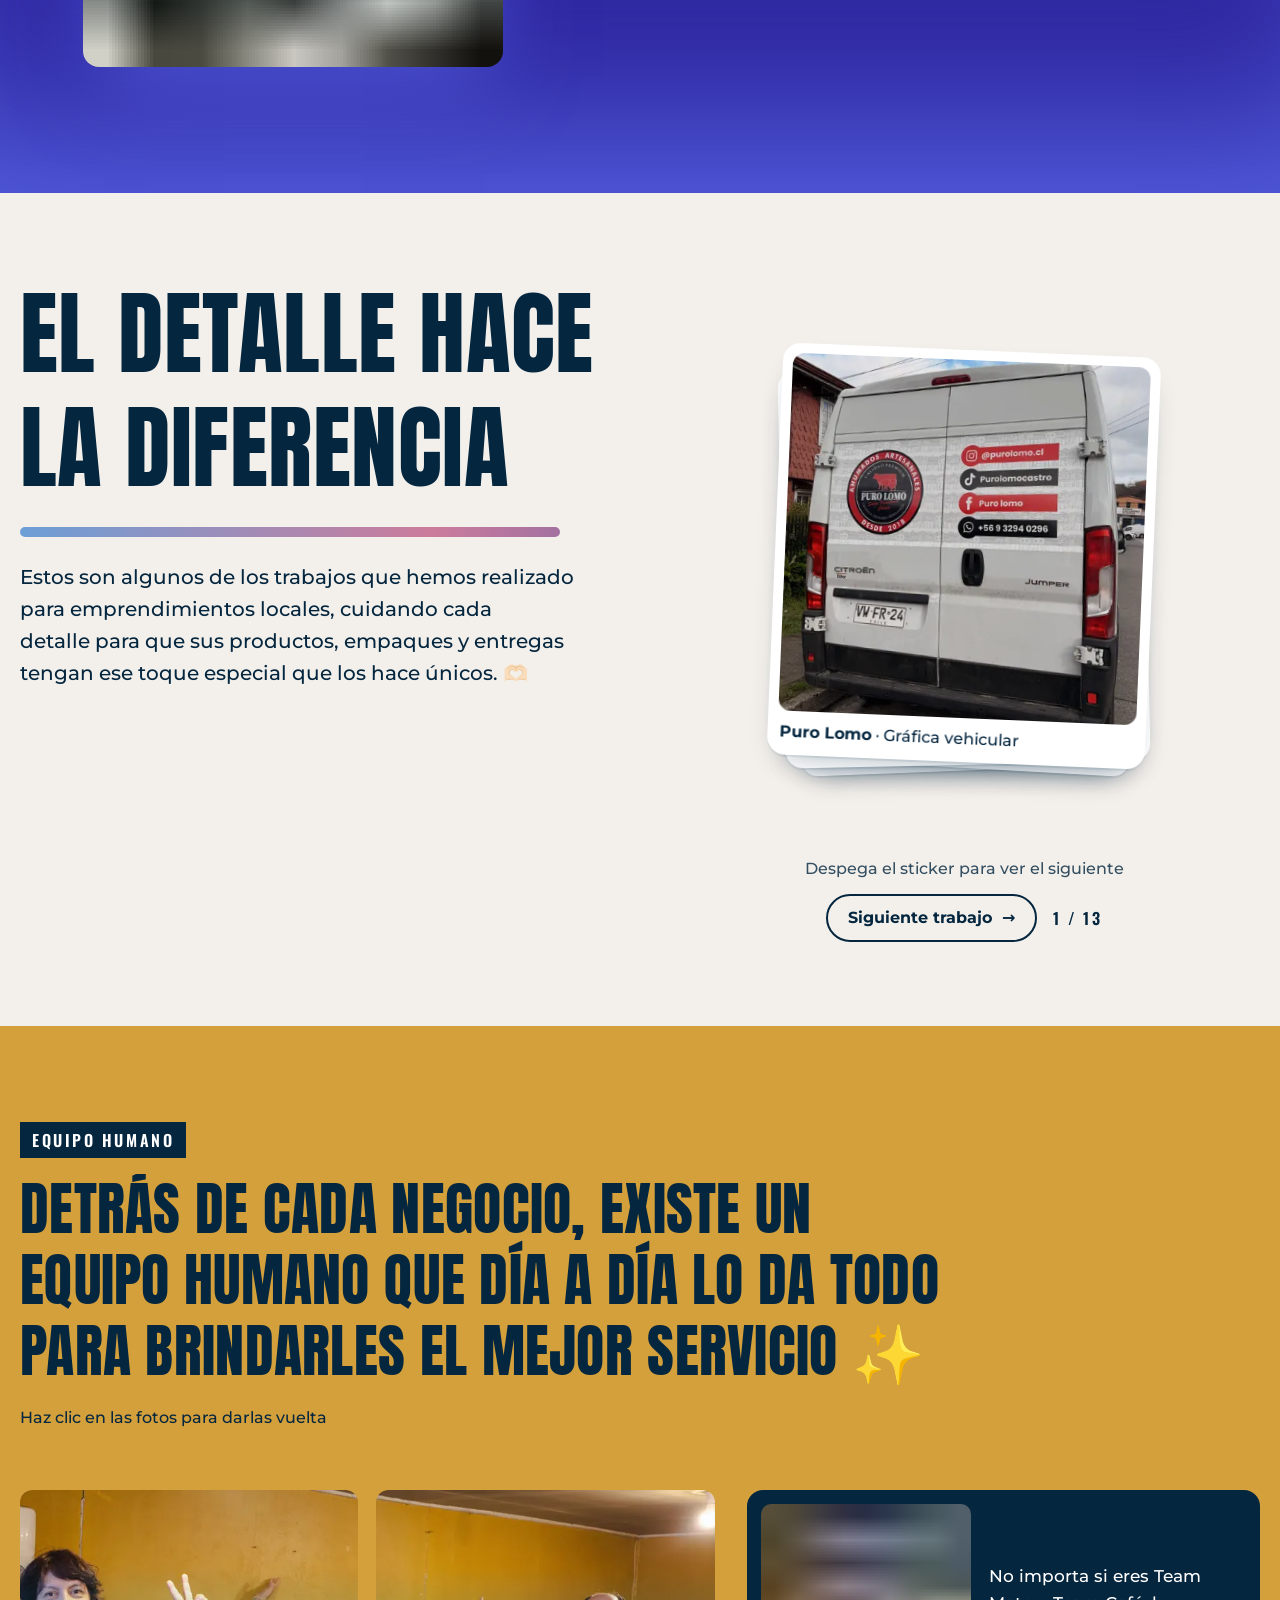
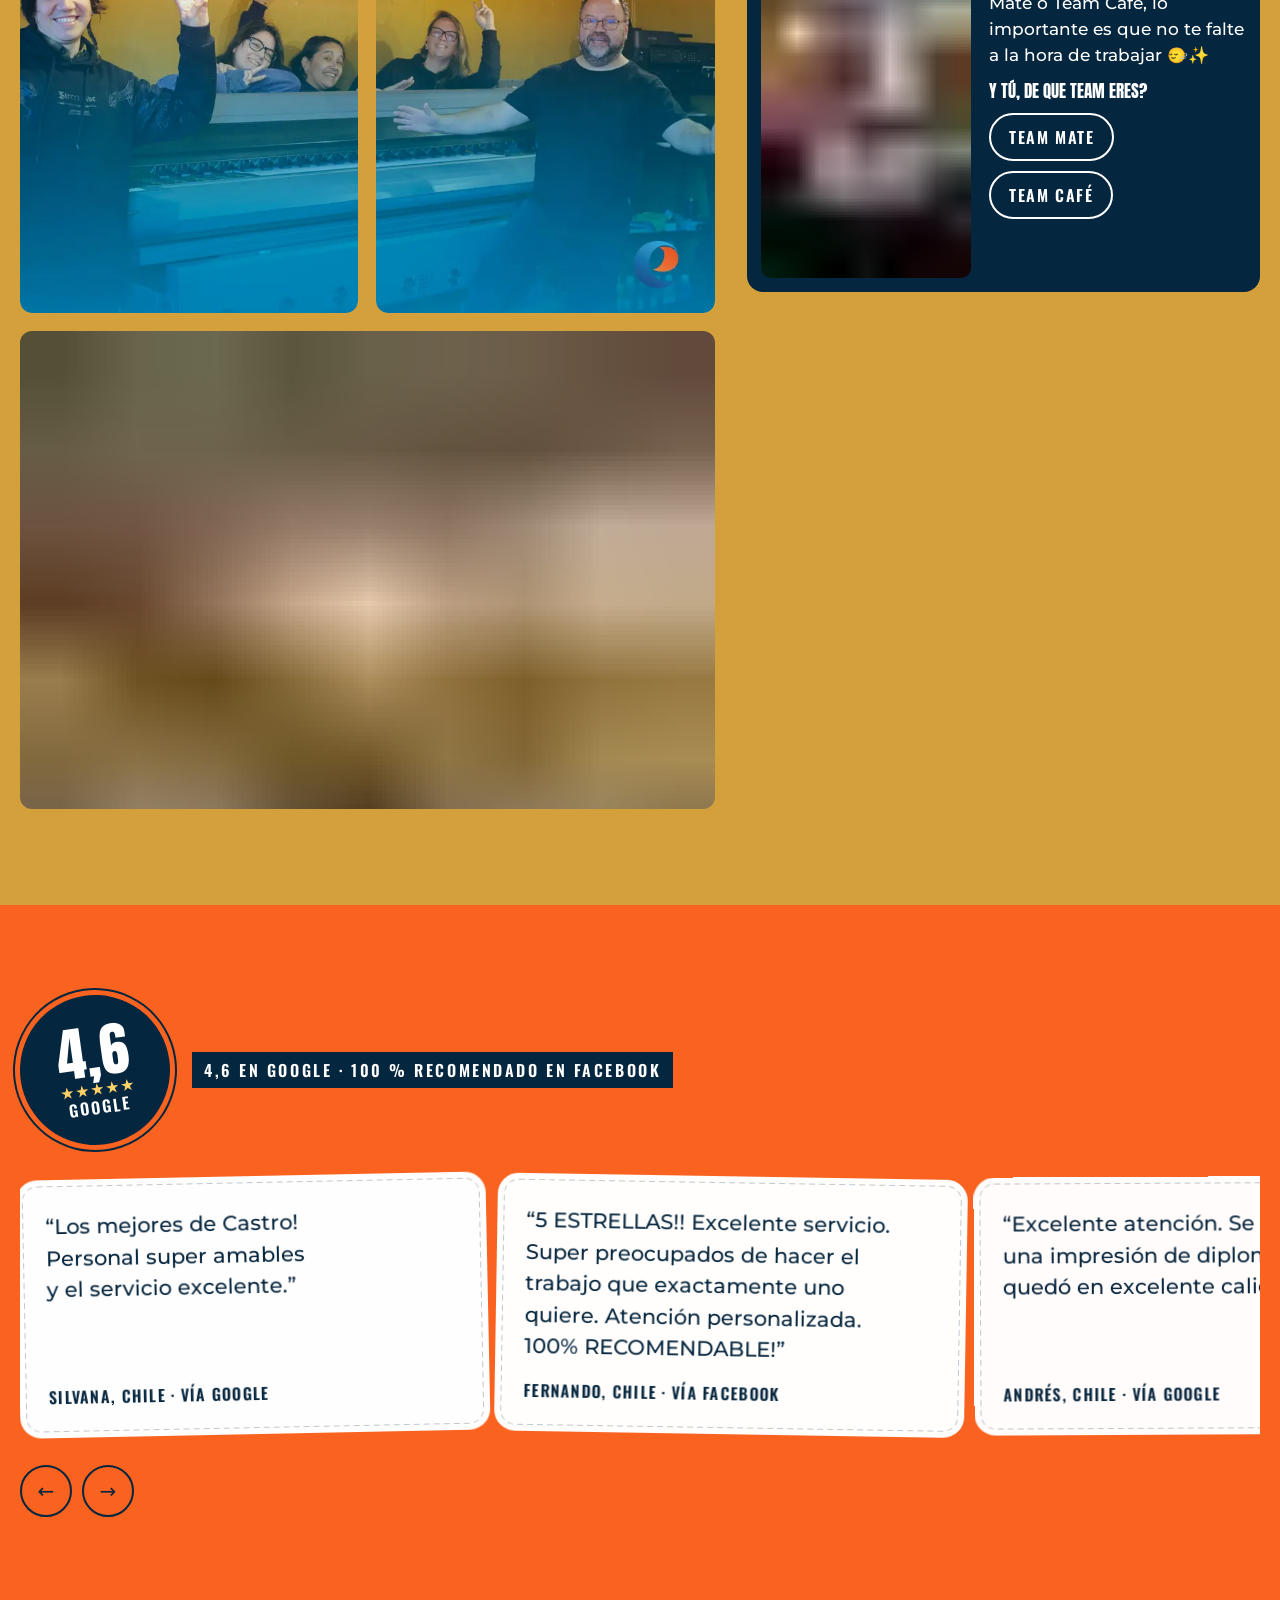
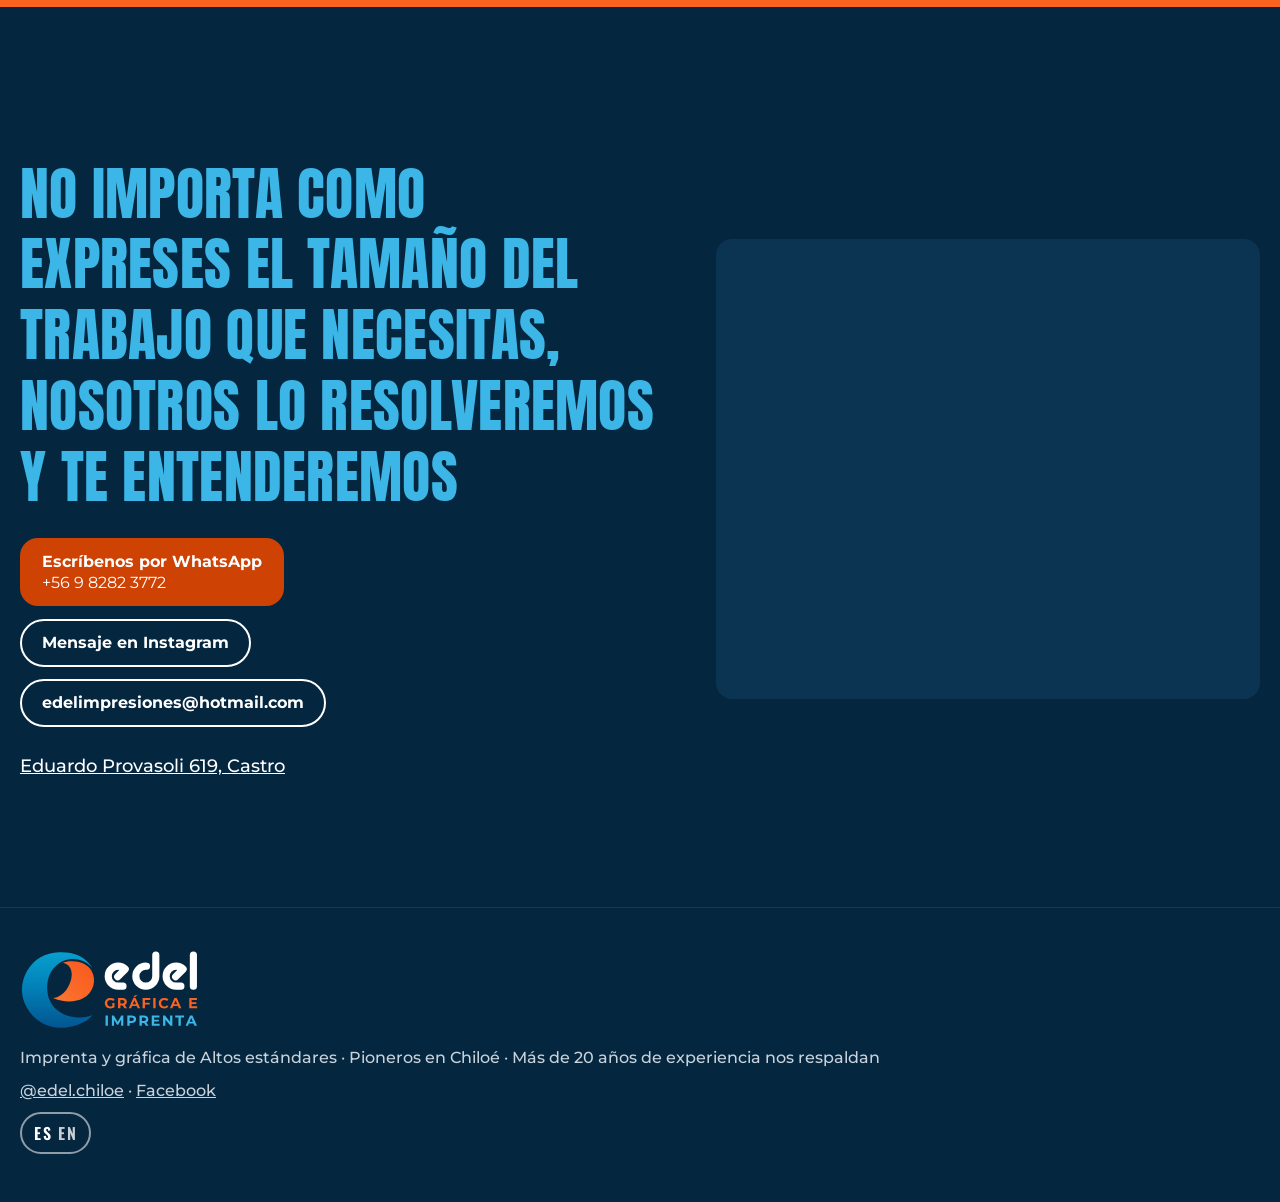
==== commit c74afe3c: "Fase 20: publicación definitiva. Versión final (nv8) en la raíz; /nueva*/ con 301 a /; noindex tambi" ====
--- a/index.html
+++ b/index.html
@@ -175,7 +175,7 @@
    <p class="sello" aria-hidden="true"><b data-en="4.6">4,6</b><span>★★★★★</span><small>Google</small></p>
    <p class="banda b-tinta"><span data-en="4.6 on Google · 100% recommended on Facebook">4,6 en Google · 100 % recomendado en Facebook</span></p>
   </div>
-  <div class="res-pista" tabindex="0" aria-label="Reseñas" data-aria-en="Reviews"><figure class="resena"><blockquote lang="es">“Los mejores de Castro! Personal super amables y el servicio excelente.”</blockquote><figcaption>Silvana, <span data-en="Chile">Chile</span> · <span data-en="via">vía</span> Google</figcaption></figure><figure class="resena"><blockquote lang="es">“5 ESTRELLAS!! Excelente servicio. Super preocupados de hacer el trabajo que exactamente uno quiere. Atención personalizada. 100% RECOMENDABLE!”</blockquote><figcaption>Fernando, <span data-en="Chile">Chile</span> · <span data-en="via">vía</span> Facebook</figcaption></figure><figure class="resena"><blockquote lang="es">“Excelente atención. Se realizó una impresión de diploma y quedó en excelente calidad.”</blockquote><figcaption>Andrés, <span data-en="Chile">Chile</span> · <span data-en="via">vía</span> Google</figcaption></figure><figure class="resena"><blockquote lang="es">“Fue una experiencia grata, se destaca la responsabilidad y buen trato”</blockquote><figcaption>Cristian, <span data-en="Chile">Chile</span> · <span data-en="via">vía</span> Google</figcaption></figure><figure class="resena"><blockquote lang="es">“Muy responsables en la fecha de entrega.”</blockquote><figcaption>Chilwe Gourmet, <span data-en="Chile">Chile</span> · <span data-en="via">vía</span> Google</figcaption></figure><figure class="resena"><blockquote lang="es">“excelente , me encantaron como salieron mis fotos !!! totalmente recomendable , a estar siempre atentos a sus promos .”</blockquote><figcaption>Marta, <span data-en="Chile">Chile</span> · <span data-en="via">vía</span> Facebook</figcaption></figure><figure class="resena"><blockquote lang="es">“excelente calidad precio!”</blockquote><figcaption>Alan, <span data-en="Chile">Chile</span> · <span data-en="via">vía</span> Google</figcaption></figure><figure class="resena"><blockquote lang="es">“Buen servicio, 10/10”</blockquote><figcaption>Luis, <span data-en="Chile">Chile</span> · <span data-en="via">vía</span> Google</figcaption></figure></div>
+  <div class="res-pista" tabindex="0" role="region" aria-label="Reseñas" data-aria-en="Reviews"><figure class="resena"><blockquote lang="es">“Los mejores de Castro! Personal super amables y el servicio excelente.”</blockquote><figcaption>Silvana, <span data-en="Chile">Chile</span> · <span data-en="via">vía</span> Google</figcaption></figure><figure class="resena"><blockquote lang="es">“5 ESTRELLAS!! Excelente servicio. Super preocupados de hacer el trabajo que exactamente uno quiere. Atención personalizada. 100% RECOMENDABLE!”</blockquote><figcaption>Fernando, <span data-en="Chile">Chile</span> · <span data-en="via">vía</span> Facebook</figcaption></figure><figure class="resena"><blockquote lang="es">“Excelente atención. Se realizó una impresión de diploma y quedó en excelente calidad.”</blockquote><figcaption>Andrés, <span data-en="Chile">Chile</span> · <span data-en="via">vía</span> Google</figcaption></figure><figure class="resena"><blockquote lang="es">“Fue una experiencia grata, se destaca la responsabilidad y buen trato”</blockquote><figcaption>Cristian, <span data-en="Chile">Chile</span> · <span data-en="via">vía</span> Google</figcaption></figure><figure class="resena"><blockquote lang="es">“Muy responsables en la fecha de entrega.”</blockquote><figcaption>Chilwe Gourmet, <span data-en="Chile">Chile</span> · <span data-en="via">vía</span> Google</figcaption></figure><figure class="resena"><blockquote lang="es">“excelente , me encantaron como salieron mis fotos !!! totalmente recomendable , a estar siempre atentos a sus promos .”</blockquote><figcaption>Marta, <span data-en="Chile">Chile</span> · <span data-en="via">vía</span> Facebook</figcaption></figure><figure class="resena"><blockquote lang="es">“excelente calidad precio!”</blockquote><figcaption>Alan, <span data-en="Chile">Chile</span> · <span data-en="via">vía</span> Google</figcaption></figure><figure class="resena"><blockquote lang="es">“Buen servicio, 10/10”</blockquote><figcaption>Luis, <span data-en="Chile">Chile</span> · <span data-en="via">vía</span> Google</figcaption></figure></div>
   <div class="res-b"><button type="button" class="prev" aria-label="Reseña anterior" data-aria-en="Previous review">←</button><button type="button" class="next" aria-label="Reseña siguiente" data-aria-en="Next review">→</button></div>
  </div>
 </section>
--- a/css/nv8/site.css
+++ b/css/nv8/site.css
@@ -375,3 +375,5 @@
 html{overflow-x:clip}
 @media (min-width:700px) and (max-width:1099px){.serv-m{aspect-ratio:1}}
 @media (min-width:900px){.team{position:sticky;top:110px}}
+.menu-lang .lang span,.pie-lang .lang span{opacity:.78}
+html[data-lang="es"] .lang .es,html[data-lang="en"] .lang .en{opacity:1}
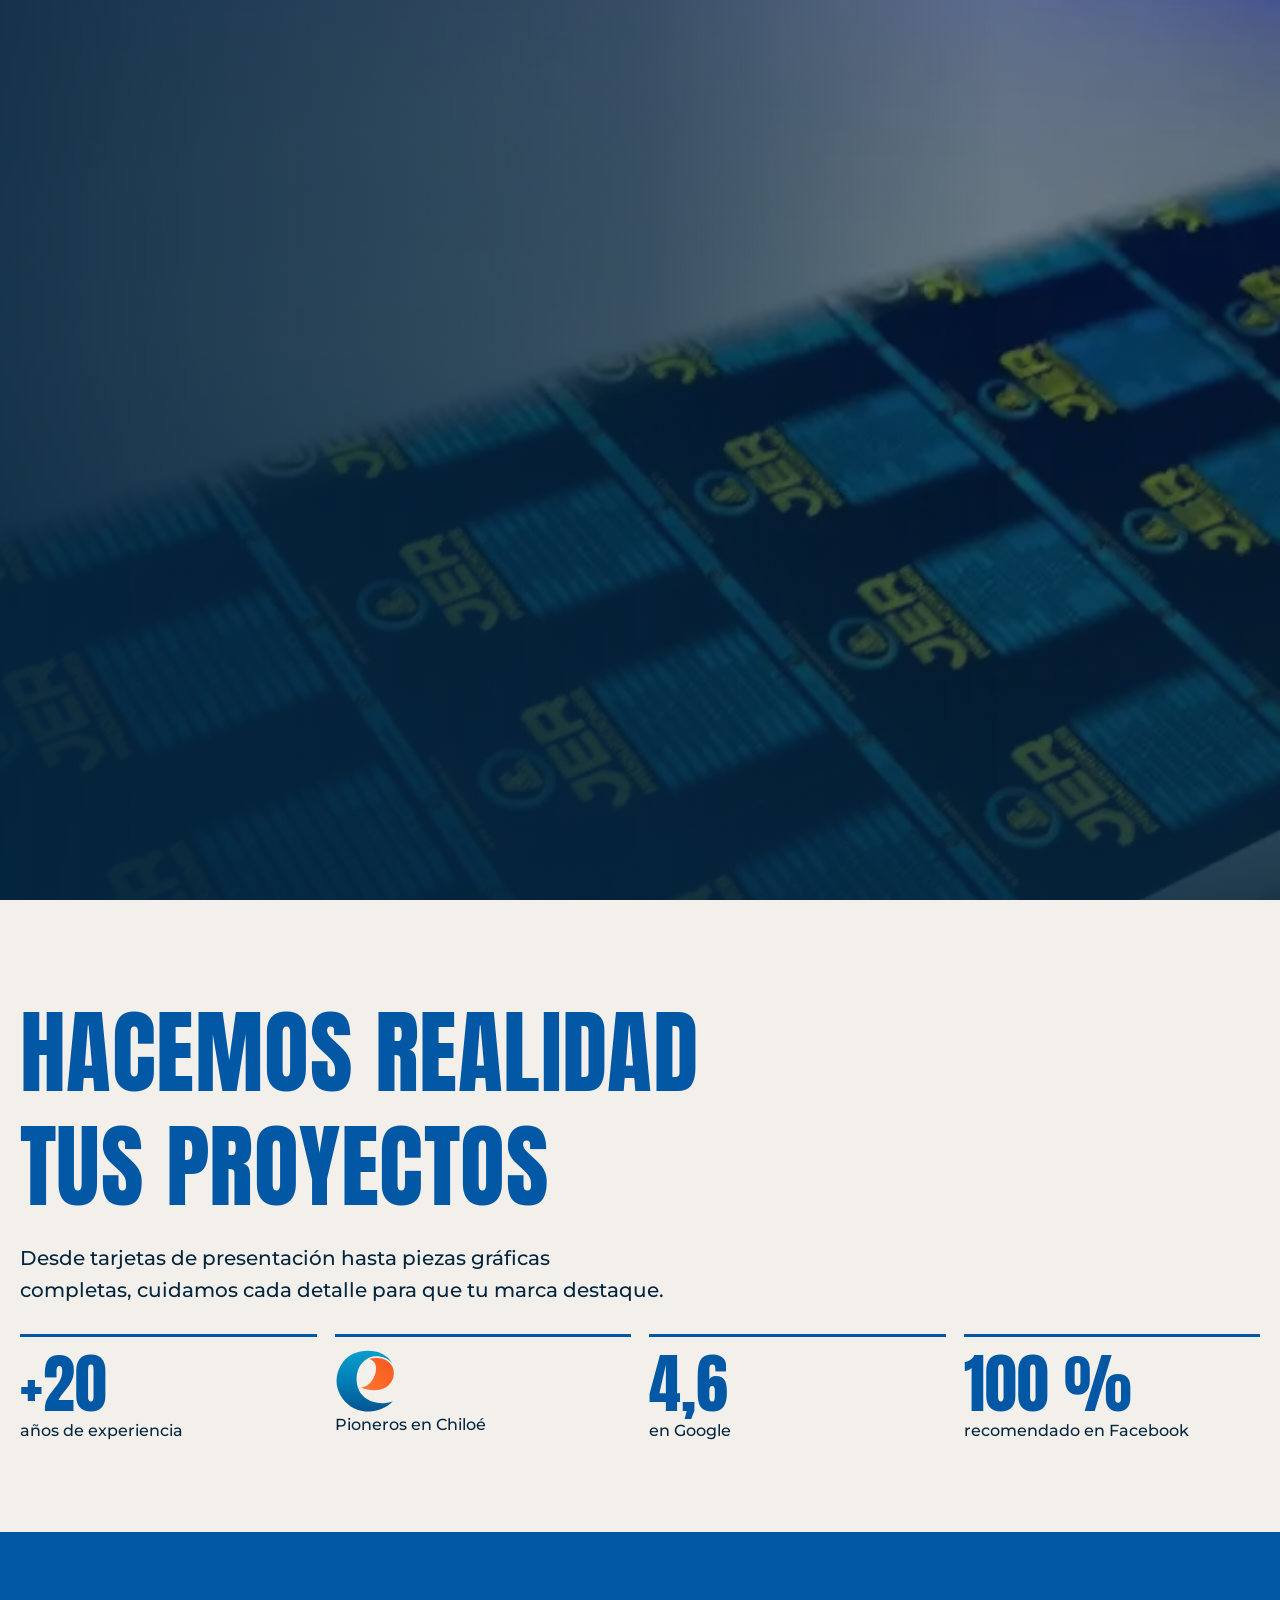
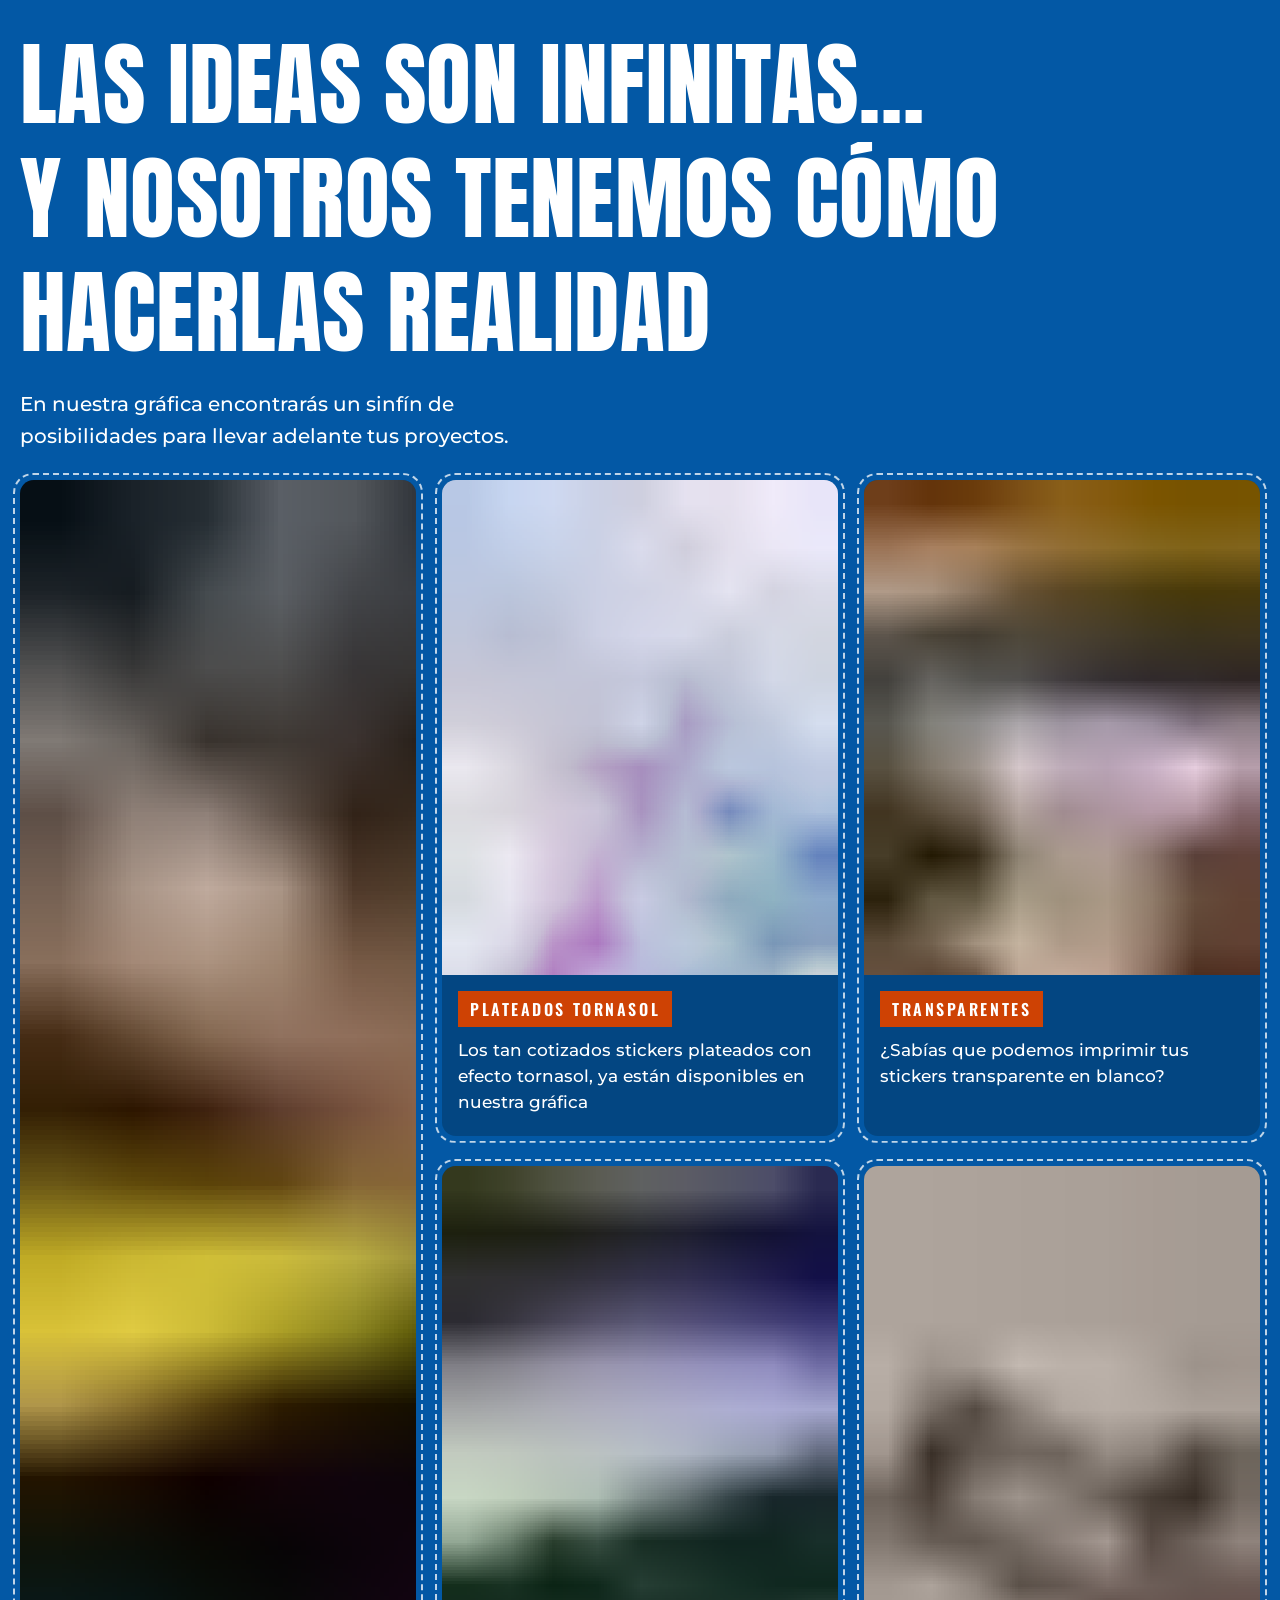
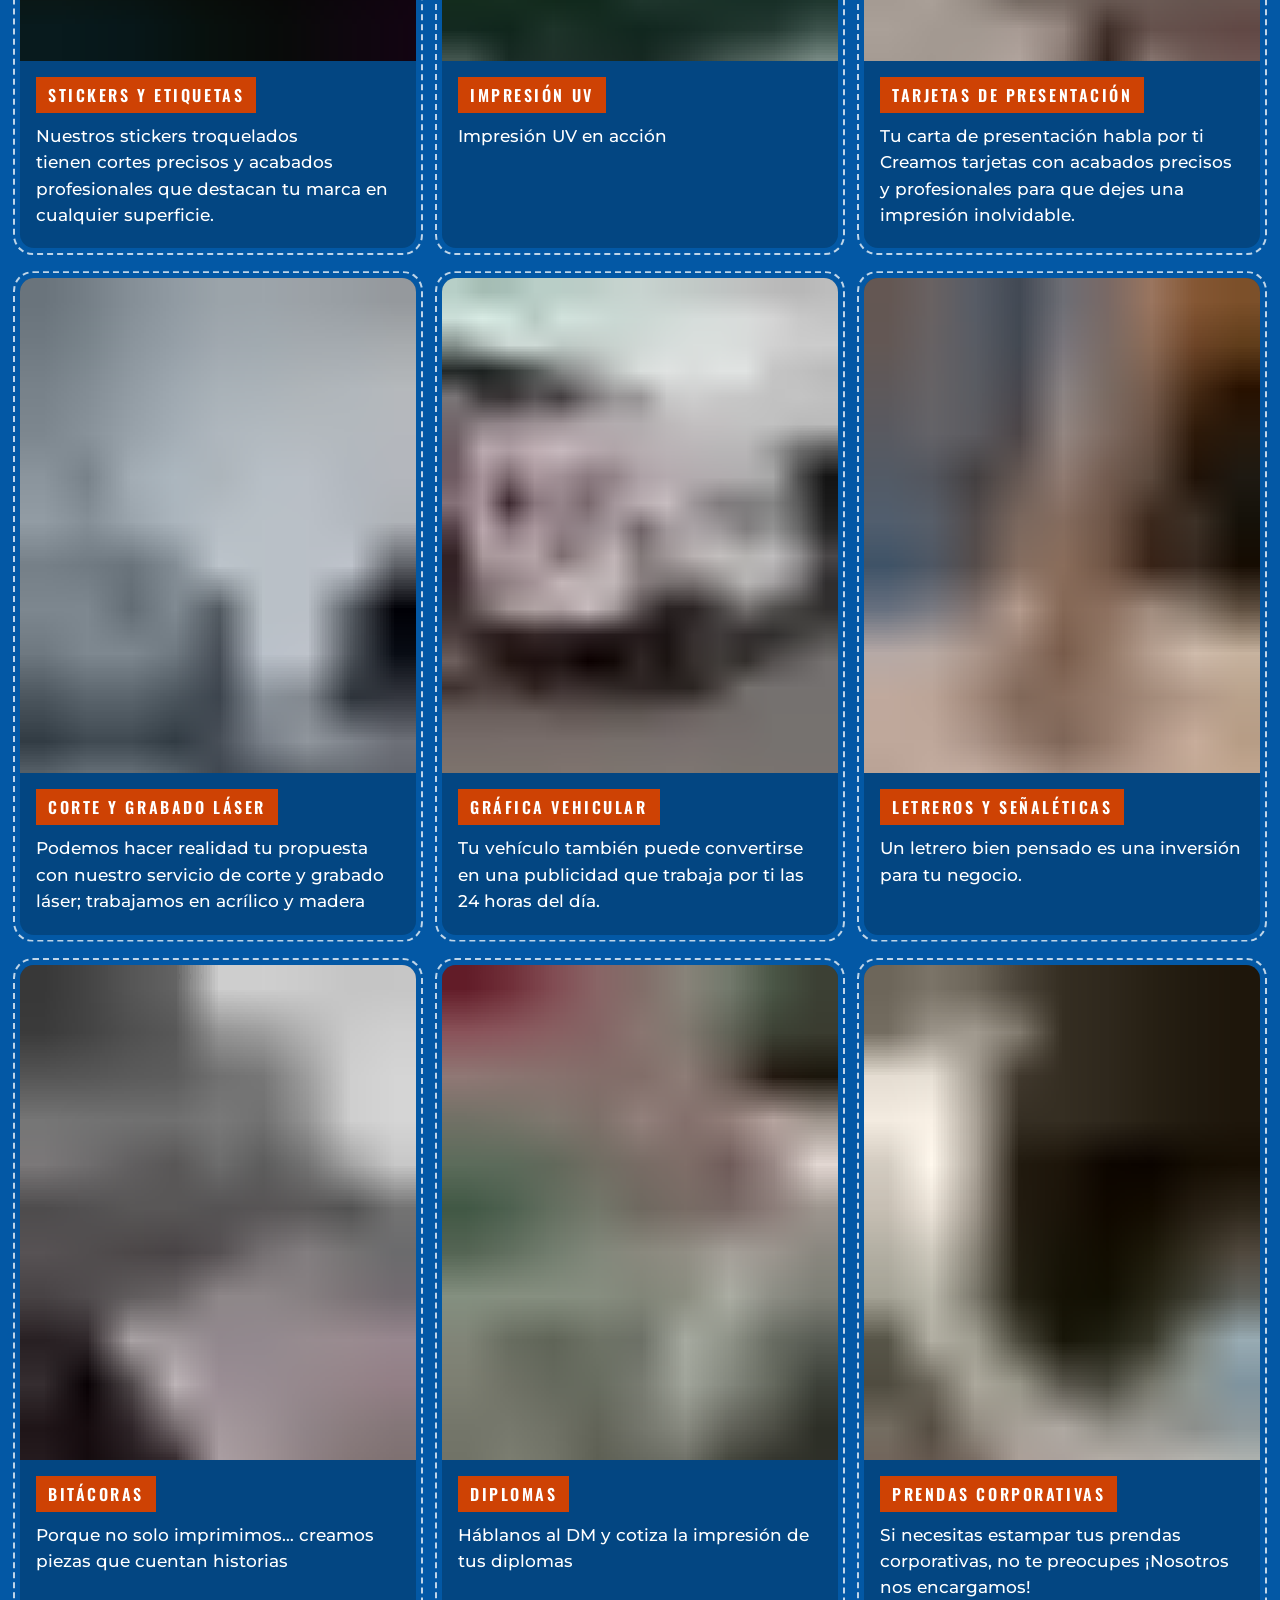
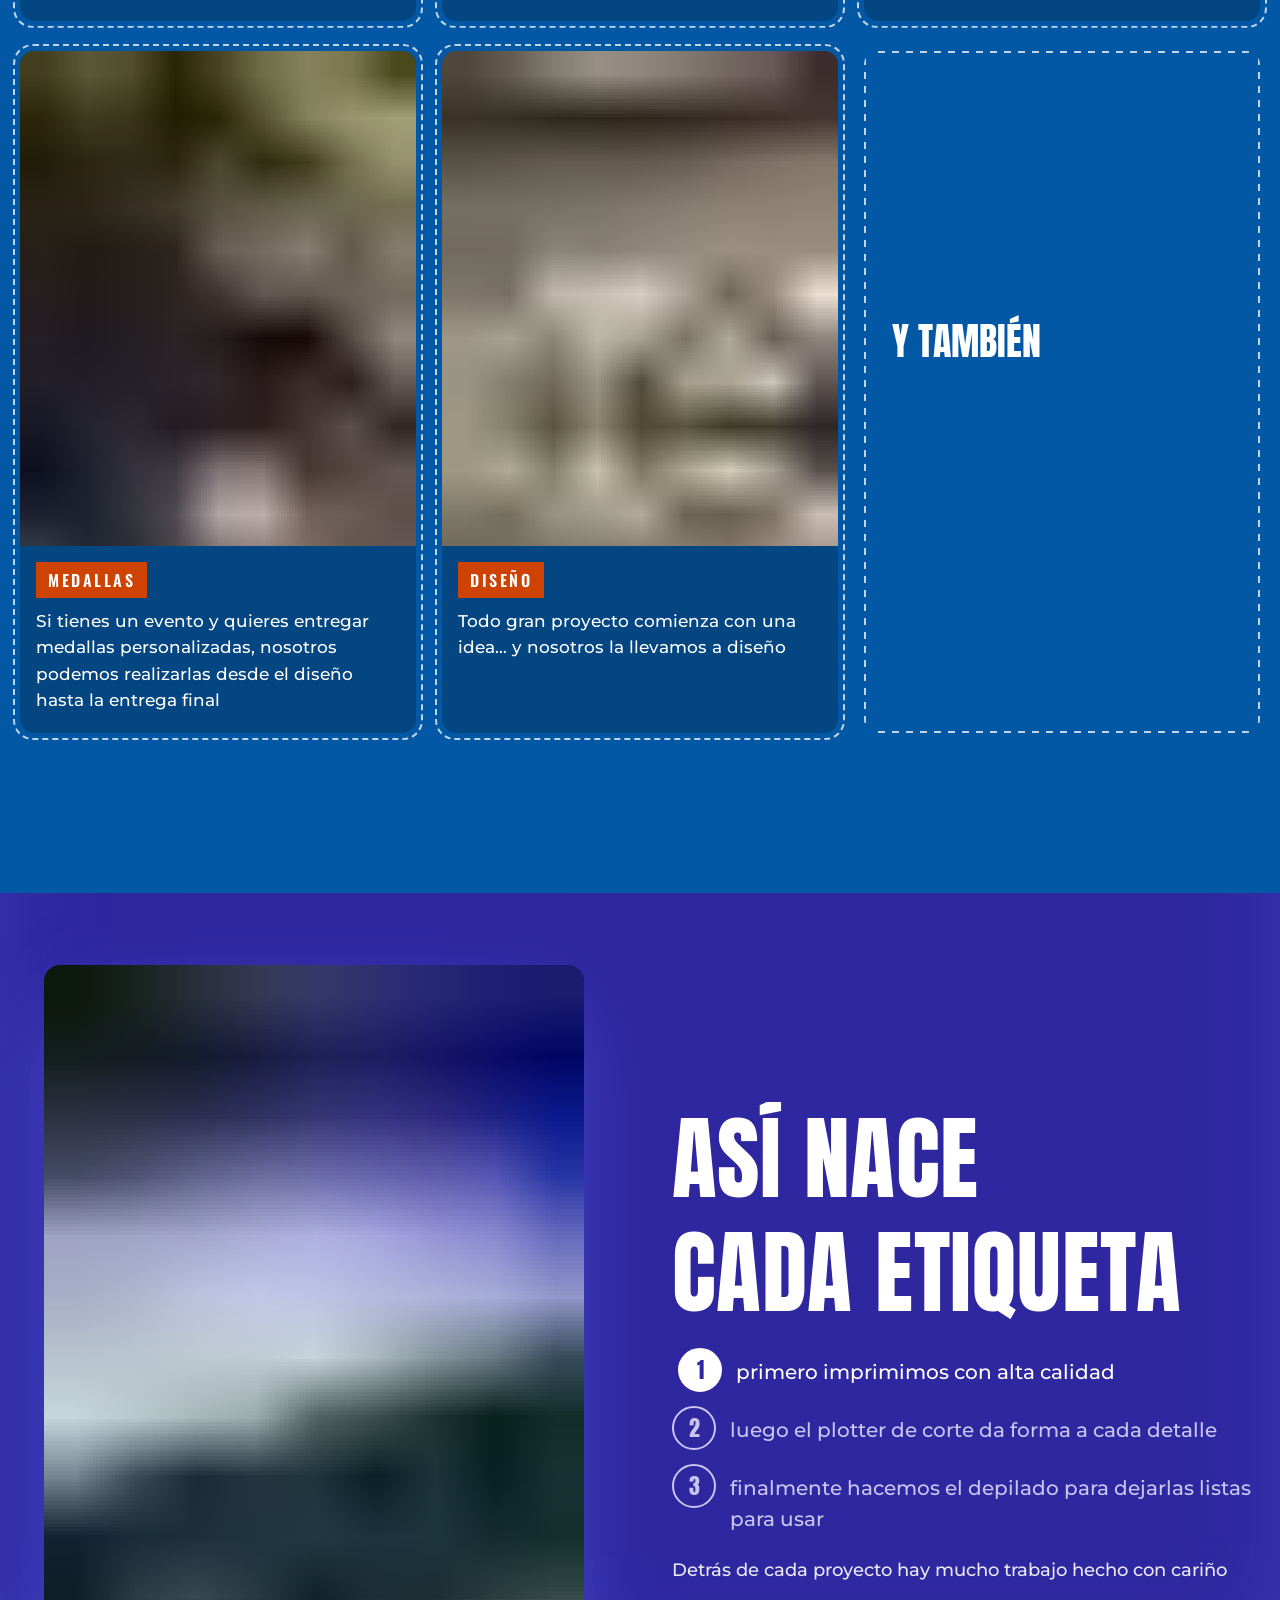
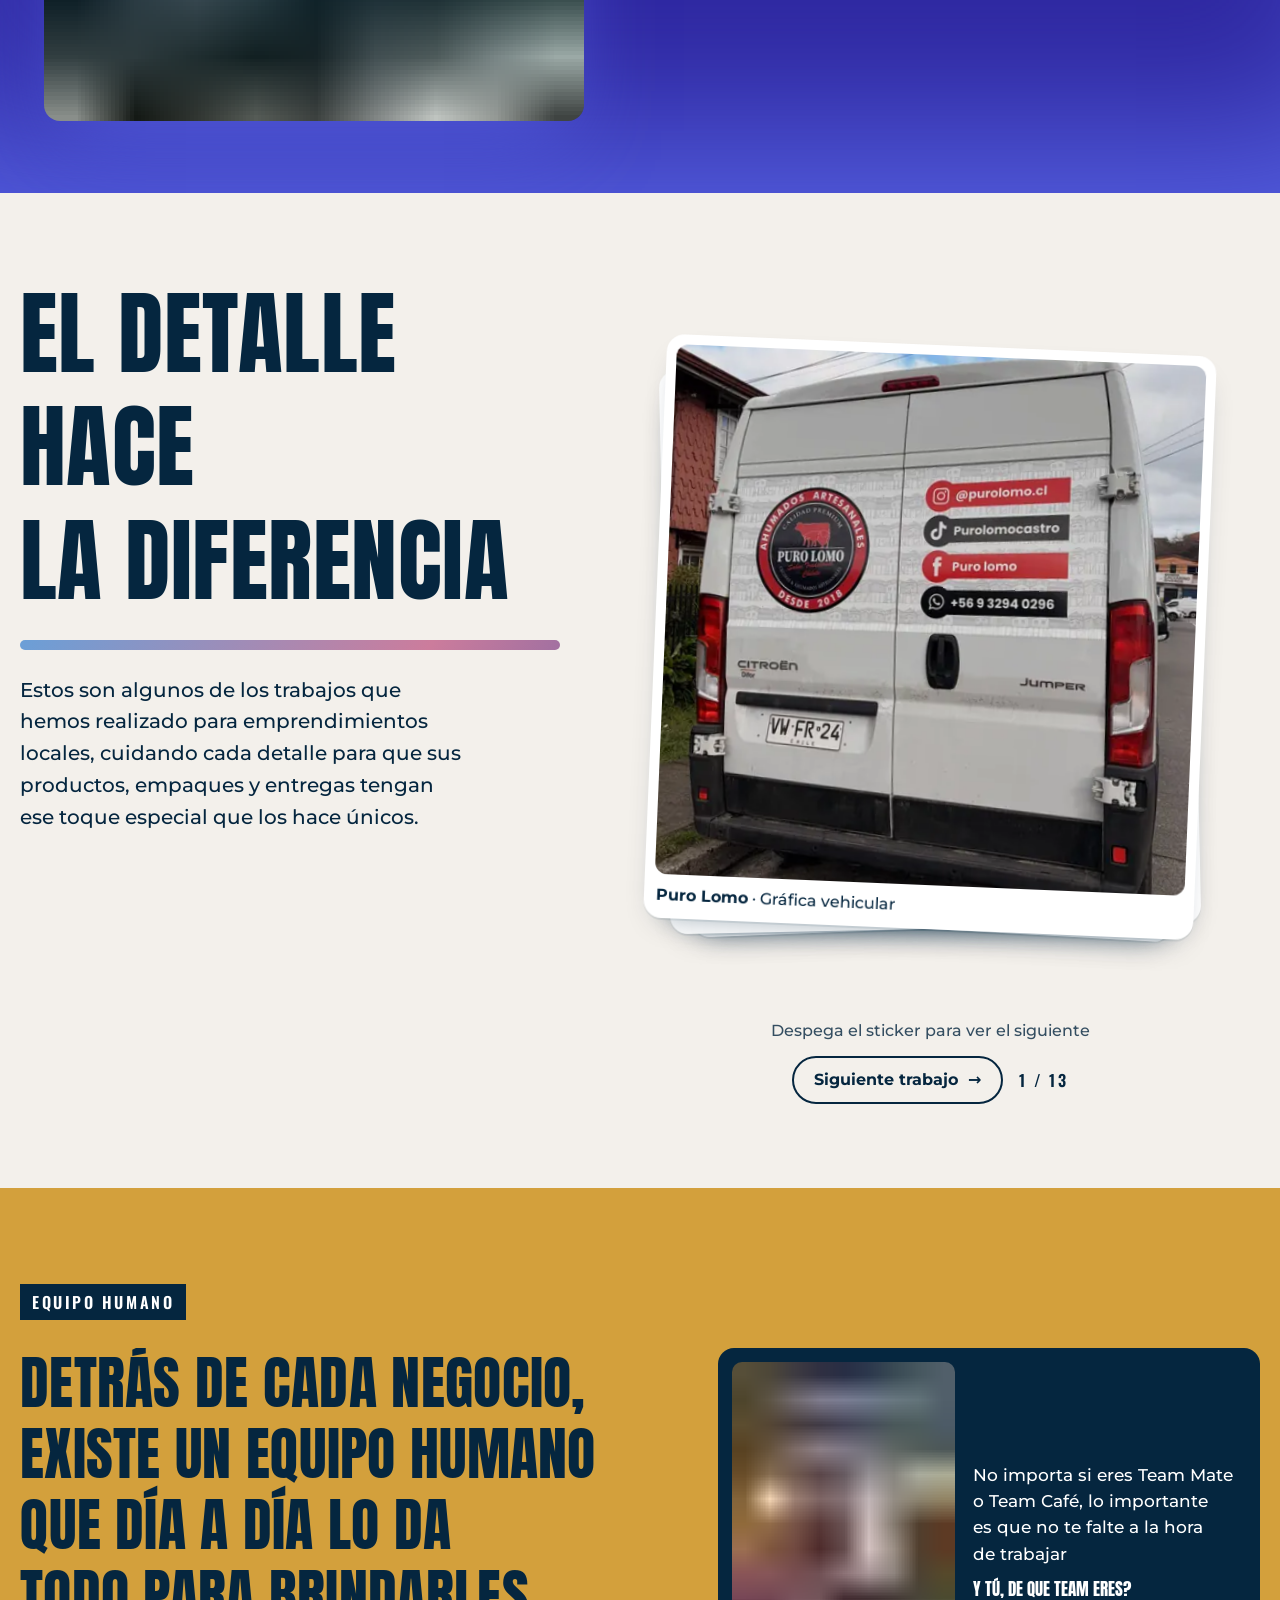
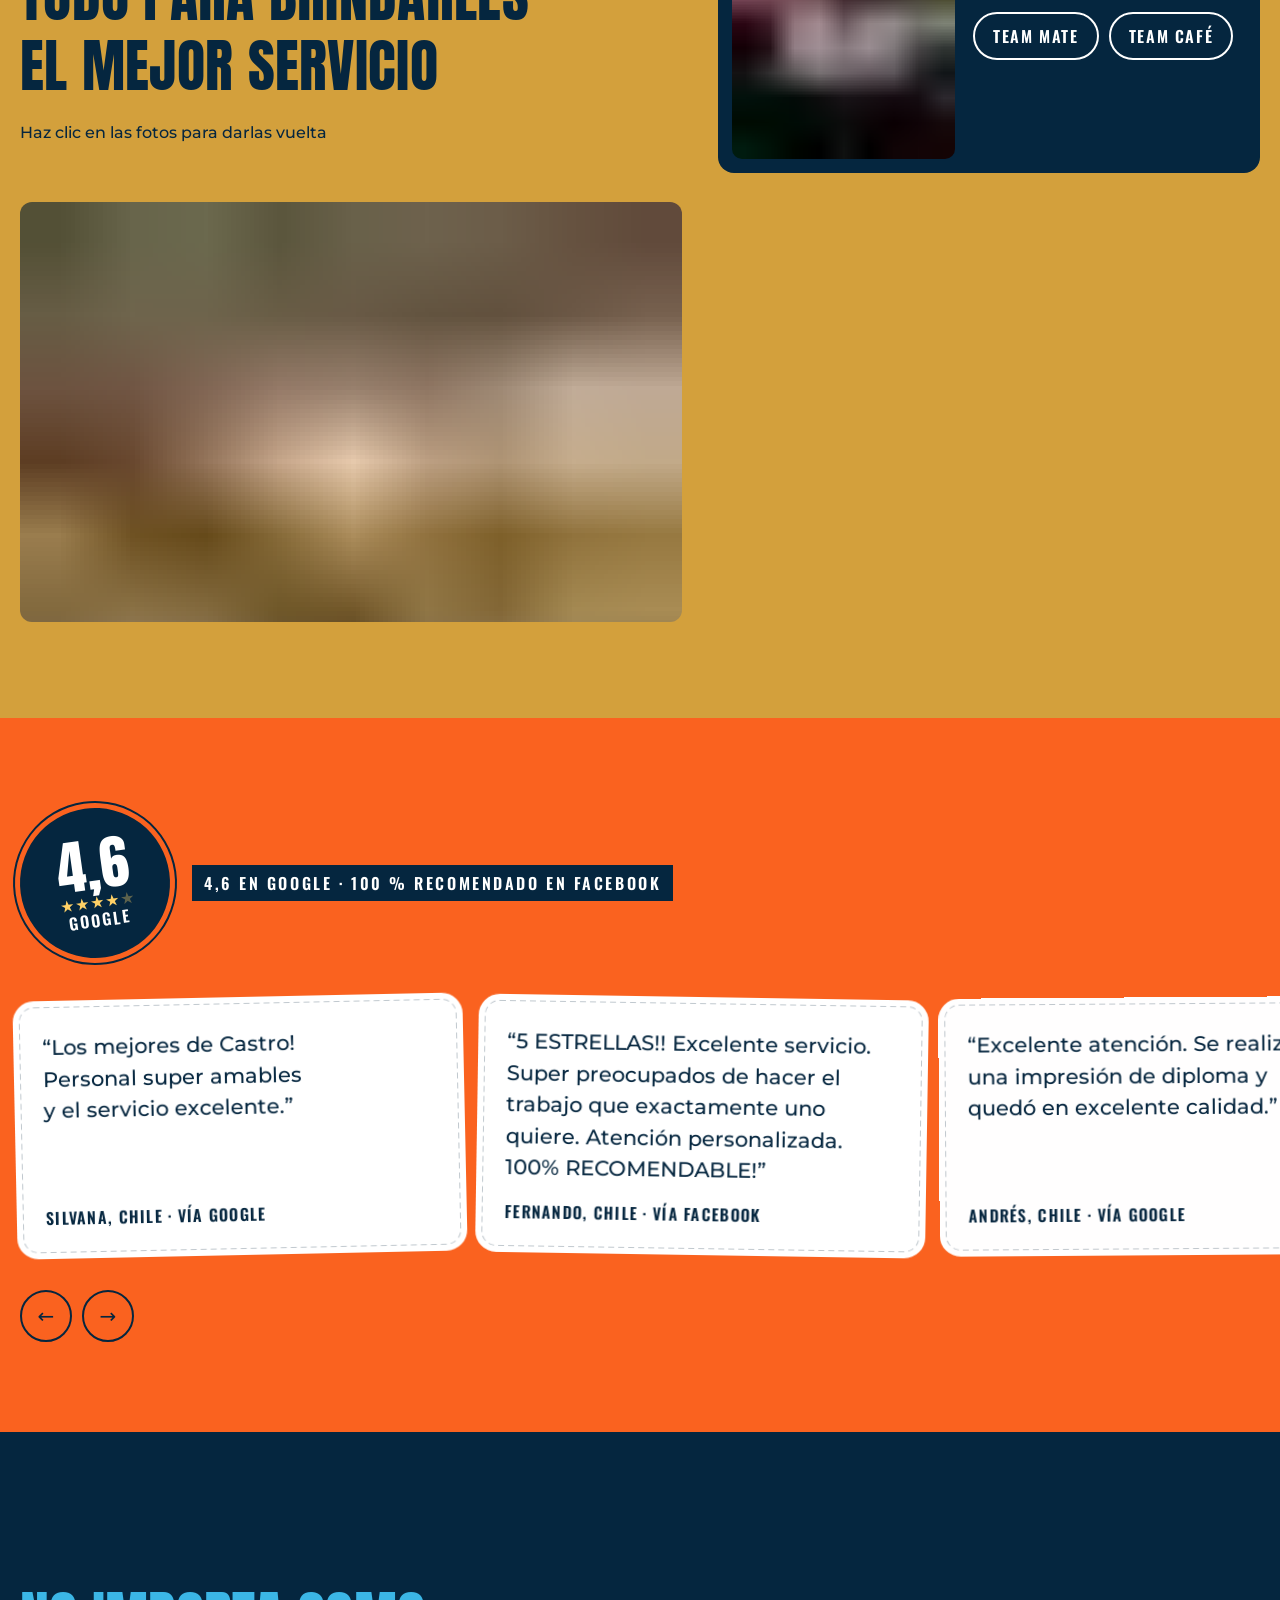
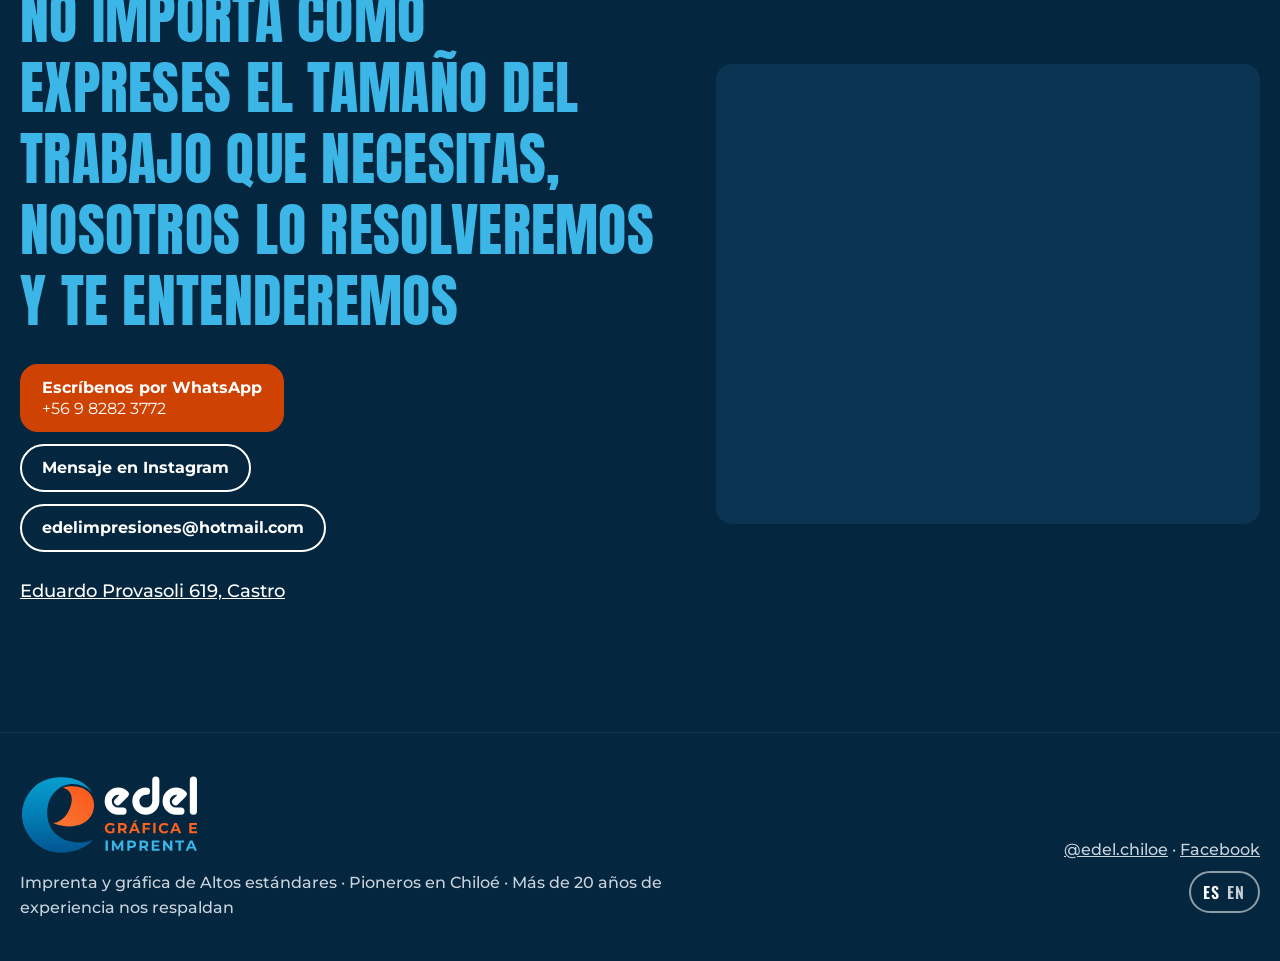
==== commit c810a996: "nv9 (en revisión, sin publicar): portada más chica en computador, sin emojis, «Y también» animado, p" ====
--- a/index.html
+++ b/index.html
@@ -19,7 +19,7 @@
 <link rel="apple-touch-icon" href="brand/png/favicon-180.png">
 <link rel="preload" href="assets/fonts/anton-latin-400-normal.woff2" as="font" type="font/woff2" crossorigin>
 <link rel="preload" href="assets/fonts/montserrat-latin-500-normal.woff2" as="font" type="font/woff2" crossorigin>
-<link rel="stylesheet" href="css/fonts.css"><link rel="stylesheet" href="css/tokens.css"><link rel="stylesheet" href="css/nv8/site.css">
+<link rel="stylesheet" href="css/fonts.css"><link rel="stylesheet" href="css/tokens.css"><link rel="stylesheet" href="css/nv9/site.css">
 <script>document.documentElement.classList.add('js');try{if(localStorage.getItem('edel-lang')==='en')document.documentElement.dataset.lang='en'}catch(e){}</script>
 <script type="application/ld+json">{"@context": "https://schema.org", "@type": "LocalBusiness", "name": "Edel Impresiones", "alternateName": "Imprenta y Gráfica Edel", "url": "https://edelimpresiones.pages.dev/", "image": "https://edelimpresiones.pages.dev/assets/og-edel.jpg", "logo": "https://edelimpresiones.pages.dev/brand/png/isotipo.png", "telephone": "+56982823772", "email": "edelimpresiones@hotmail.com", "address": {"@type": "PostalAddress", "streetAddress": "Eduardo Provasoli 619", "addressLocality": "Castro", "addressRegion": "Los Lagos", "addressCountry": "CL"}, "sameAs": ["https://www.instagram.com/edel.chiloe/", "https://www.facebook.com/edel.chiloe/"], "aggregateRating": {"@type": "AggregateRating", "ratingValue": "4.6", "reviewCount": "10"}}</script>
 <script id="precarga" type="application/json">{"movil": [[["assets/fonts/anton-latin-400-normal.woff2", 18612], ["assets/fonts/montserrat-latin-400-normal.woff2", 18780], ["assets/fonts/montserrat-latin-500-normal.woff2", 18748], ["assets/fonts/montserrat-latin-700-normal.woff2", 18824], ["assets/fonts/oswald-latin-600-normal.woff2", 12740], ["assets/video/hero8-poster.webp", 44208], ["assets/video/hero8-540b.mp4", 937124]]], "grande": [[["assets/fonts/anton-latin-400-normal.woff2", 18612], ["assets/fonts/montserrat-latin-400-normal.woff2", 18780], ["assets/fonts/montserrat-latin-500-normal.woff2", 18748], ["assets/fonts/montserrat-latin-700-normal.woff2", 18824], ["assets/fonts/oswald-latin-600-normal.woff2", 12740], ["assets/video/hero8-poster.webp", 44208], ["assets/video/hero8.mp4", 3789207]]]}</script>
@@ -63,7 +63,7 @@
  </div>
 </header>
 <div class="menu" id="menu" role="dialog" aria-modal="true" aria-label="Menú" data-aria-en="Menu" hidden>
- <button class="menu-x" type="button"><span data-en="Close">Cerrar</span> <span aria-hidden="true">✕</span></button>
+ <button class="menu-x" type="button"><span data-en="Close">Cerrar</span> <span aria-hidden="true"></span></button>
  <nav aria-label="Secciones" data-aria-en="Sections">
   <a href="#servicios"><span data-en="Services">Servicios</span></a><a href="#proceso"><span data-en="Process">Proceso</span></a><a href="#trabajos"><span data-en="Work">Trabajos</span></a>
   <a href="#equipo"><span data-en="Team">Equipo</span></a><a href="#resenas"><span data-en="Reviews">Reseñas</span></a><a href="#cotiza"><span data-en="Get a quote">Cotiza</span></a>
@@ -75,7 +75,7 @@
 
 <main id="contenido">
 <section class="s-portada" id="portada">
- <div class="hero-v"><video class="vid hero-video" muted playsinline loop preload="none" poster="assets/video/hero8-poster.webp" style="background-image:url([data-uri])" aria-label="Máquinas de Edel imprimiendo y cortando: impresora UV, plotter de corte, láser y depilado de stickers" data-aria-en="Edel machines printing and cutting: UV printer, cutting plotter, laser and sticker weeding" data-src-movil="assets/video/hero8-540b.mp4" data-src-grande="assets/video/hero8.mp4"></video></div>
+ <div class="hero-v"><video class="vid hero-video" muted playsinline loop preload="none" poster="assets/video/hero8-poster.webp" style="background-image:url([data-uri])" aria-label="Máquinas de Edel imprimiendo y cortando: impresora UV, plotter de corte y depilado de stickers" data-aria-en="Edel machines printing and cutting: UV printer, cutting plotter and sticker weeding" data-src-movil="assets/video/hero8-540b.mp4" data-src-grande="assets/video/hero8.mp4"></video></div>
  <div class="hero-t">
   <h1 class="h1" lang="es"><span class="ln"><span>Tu marca</span></span><span class="ln"><span>empieza por una</span></span><span class="ln"><span>buena <em>impresión</em></span></span></h1>
   <p class="glosa-h" lang="en" hidden>Your brand starts with a good impression</p>
@@ -92,7 +92,7 @@
   <p class="lead" lang="es">Desde tarjetas de presentación hasta piezas gráficas completas, cuidamos cada detalle para que tu marca destaque.</p>
   <ul class="cifras">
    <li><b data-cuenta="20">+20</b><span data-en="years of experience">años de experiencia</span></li>
-   <li><b aria-hidden="true">🚀</b><span data-en="Pioneers in Chiloé">Pioneros en Chiloé</span></li>
+   <li><b class="cifra-iso" aria-hidden="true"><img src="brand/isotipo.svg" alt="" width="424" height="446"></b><span data-en="Pioneers in Chiloé">Pioneros en Chiloé</span></li>
    <li><b data-cuenta="4.6" data-en="4.6">4,6</b><span data-en="on Google">en Google</span></li>
    <li><b data-cuenta="100" data-en="100%">100 %</b><span data-en="recommended on Facebook">recomendado en Facebook</span></li>
   </ul>
@@ -103,8 +103,8 @@
  <div class="w">
   <h2 class="h2" lang="es"><span class="ln"><span>Las ideas son infinitas…</span></span><span class="ln"><span>y nosotros tenemos cómo</span></span><span class="ln"><span>hacerlas realidad</span></span></h2>
   <p class="glosa-h" lang="en" hidden>Ideas are endless… and we have what it takes to make them real</p>
-  <p class="lead" lang="es">En nuestra gráfica encontrarás un sinfín de posibilidades para llevar adelante tus proyectos. 🖨️💫</p>
-  <div class="serv-grid"><div class="col col-1"><article class="serv" style="order:0" data-src-ig="IG-21"><span class="troquel" aria-hidden="true"></span><div class="serv-m"><video class="vid " muted playsinline loop autoplay preload="none" data-poster="assets/video/stickers8-poster.webp" style="background-image:url([data-uri])" aria-label="Corte y depilado de stickers troquelados" data-aria-en="Cutting and weeding die-cut stickers" data-src="assets/video/stickers8.mp4"></video></div><div class="serv-t"><h3 class="banda" data-en="Stickers &amp; labels">Stickers y etiquetas</h3><p lang="es">Nuestros stickers troquelados tienen cortes precisos y acabados profesionales que destacan tu marca en cualquier superficie.</p></div></article><article class="serv" style="order:5" data-src-ig="IG-17"><span class="troquel" aria-hidden="true"></span><div class="serv-m"><video class="vid " muted playsinline loop autoplay preload="none" data-poster="assets/video/laser8-poster.webp" style="background-image:url([data-uri])" aria-label="Mostrador de madera cortado con láser, armado pieza por pieza" data-aria-en="Laser-cut wooden display stand assembled piece by piece" data-src="assets/video/laser8.mp4"></video></div><div class="serv-t"><h3 class="banda" data-en="Laser cutting &amp; engraving">Corte y grabado láser</h3><p lang="es">Podemos hacer realidad tu propuesta con nuestro servicio de corte y grabado láser; trabajamos en acrílico y madera 🪵</p></div></article><article class="serv" style="order:7" data-src-ig="IG-34"><span class="troquel" aria-hidden="true"></span><div class="serv-m"><video class="vid " muted playsinline loop autoplay preload="none" data-poster="assets/video/letreros8-poster.webp" style="background-image:url([data-uri])" aria-label="Letrero de Pilates &amp; Skincare cortado a mano" data-aria-en="Pilates &amp; Skincare sign being hand-trimmed" data-src="assets/video/letreros8.mp4"></video></div><div class="serv-t"><h3 class="banda" data-en="Signs &amp; wayfinding">Letreros y señaléticas</h3><p lang="es">Un letrero bien pensado es una inversión para tu negocio.</p></div></article><article class="serv" style="order:12" data-src-ig="IG-19"><span class="troquel" aria-hidden="true"></span><div class="serv-m"><video class="vid " muted playsinline loop autoplay preload="none" data-poster="assets/video/diseno-poster.webp" style="background-image:url([data-uri])" aria-label="Diseño en pantalla antes del corte" data-aria-en="Design on screen before cutting" data-src="assets/video/diseno.mp4"></video></div><div class="serv-t"><h3 class="banda" data-en="Design">Diseño</h3><p lang="es">Todo gran proyecto comienza con una idea… y nosotros la llevamos a diseño 🙌</p></div></article></div><div class="col col-2"><article class="serv serv-torna" style="order:1" data-src-ig="IG-29"><span class="troquel" aria-hidden="true"></span><div class="serv-m"><video class="vid " muted playsinline loop autoplay preload="none" data-poster="assets/video/plateados-poster.webp" style="background-image:url([data-uri])" aria-label="Stickers plateados con efecto tornasol de Despensa Chiloé" data-aria-en="Holographic silver stickers for Despensa Chiloé" data-src="assets/video/plateados.mp4"></video></div><div class="serv-t"><h3 class="banda" data-en="Holographic silver stickers">Plateados tornasol</h3><p lang="es">Los tan cotizados stickers plateados con efecto tornasol, ya están disponibles en nuestra gráfica ✨</p></div></article><article class="serv" style="order:3" data-src-ig="IG-16"><span class="troquel" aria-hidden="true"></span><div class="serv-m"><video class="vid " muted playsinline loop autoplay preload="none" data-poster="assets/video/uv8-poster.webp" style="background-image:url([data-uri])" aria-label="Impresora UV de Edel trabajando" data-aria-en="Edel UV printer at work" data-src="assets/video/uv8.mp4"></video></div><div class="serv-t"><h3 class="banda" data-en="UV printing">Impresión UV</h3><p lang="es">Impresión UV en acción</p></div></article><article class="serv" style="order:6" data-src-ig="IG-39"><span class="troquel" aria-hidden="true"></span><div class="serv-m"><img class="vid" src="assets/img/vehicular-1-1600.webp" srcset="assets/img/vehicular-1-480.webp 480w, assets/img/vehicular-1-800.webp 800w, assets/img/vehicular-1-1200.webp 1200w, assets/img/vehicular-1-1600.webp 1600w" sizes="(min-width:900px) 30vw, 90vw" width="3077" height="4096" loading="lazy" decoding="async" style="background-image:url([data-uri])" alt="Furgón de Puro Lomo rotulado por Edel" data-alt-en="Puro Lomo van wrapped by Edel"></div><div class="serv-t"><h3 class="banda" data-en="Vehicle graphics">Gráfica vehicular</h3><p lang="es">Tu vehículo también puede convertirse en una publicidad que trabaja por ti las 24 horas del día. 💪</p></div></article><article class="serv" style="order:9" data-src-ig="IG-47"><span class="troquel" aria-hidden="true"></span><div class="serv-m"><video class="vid " muted playsinline loop autoplay preload="none" data-poster="assets/video/diplomas8-poster.webp" style="background-image:url([data-uri])" aria-label="Diplomas de Dekra impresos en la impresora UV" data-aria-en="Dekra diplomas printed on the UV printer" data-src="assets/video/diplomas8.mp4"></video></div><div class="serv-t"><h3 class="banda" data-en="Diplomas">Diplomas</h3><p lang="es">Háblanos al DM y cotiza la impresión de tus diplomas 📜</p></div></article><article class="serv" style="order:11" data-src-ig="IG-44"><span class="troquel" aria-hidden="true"></span><div class="serv-m"><video class="vid " muted playsinline loop autoplay preload="none" data-poster="assets/video/medallas8-poster.webp" style="background-image:url([data-uri])" aria-label="Medallas de RevelArte: diseño, corte láser y entrega" data-aria-en="RevelArte medals: design, laser cutting and delivery" data-src="assets/video/medallas8.mp4"></video></div><div class="serv-t"><h3 class="banda" data-en="Medals">Medallas</h3><p lang="es">Si tienes un evento y quieres entregar medallas personalizadas, nosotros podemos realizarlas 🙂‍↔️ desde el diseño hasta la entrega final 💪🏼🥇</p></div></article></div><div class="col col-3"><article class="serv" style="order:2" data-src-ig="IG-46"><span class="troquel" aria-hidden="true"></span><div class="serv-m"><video class="vid " muted playsinline loop autoplay preload="none" data-poster="assets/video/transparentes-poster.webp" style="background-image:url([data-uri])" aria-label="Sticker transparente impreso en blanco aplicado a un schop de Dulce Enlatta" data-aria-en="Clear sticker printed in white applied to a Dulce Enlatta beer mug" data-src="assets/video/transparentes.mp4"></video></div><div class="serv-t"><h3 class="banda" data-en="Clear stickers">Transparentes</h3><p lang="es">¿Sabías que podemos imprimir tus stickers transparente en blanco? 😏✨</p></div></article><article class="serv" style="order:4" data-src-ig="IG-23"><span class="troquel" aria-hidden="true"></span><div class="serv-m"><video class="vid " muted playsinline loop autoplay preload="none" data-poster="assets/video/tarjetas8-poster.webp" style="background-image:url([data-uri])" aria-label="Tarjetas de presentación impresas por Edel" data-aria-en="Business cards printed by Edel" data-src="assets/video/tarjetas8.mp4"></video></div><div class="serv-t"><h3 class="banda" data-en="Business cards">Tarjetas de presentación</h3><p lang="es">Tu carta de presentación habla por ti 🔥 Creamos tarjetas con acabados precisos y profesionales para que dejes una impresión inolvidable.</p></div></article><article class="serv" style="order:8" data-src-ig="IG-25"><span class="troquel" aria-hidden="true"></span><div class="serv-m"><video class="vid " muted playsinline loop autoplay preload="none" data-poster="assets/video/bitacoras-poster.webp" style="background-image:url([data-uri])" aria-label="Bitácoras de buceo de Chiloé Náutica: anillado y terminación" data-aria-en="Chiloé Náutica dive logbooks: binding and finish" data-src="assets/video/bitacoras.mp4"></video></div><div class="serv-t"><h3 class="banda" data-en="Logbooks">Bitácoras</h3><p lang="es">Porque no solo imprimimos… creamos piezas que cuentan historias 📖</p></div></article><article class="serv" style="order:10" data-src-ig="IG-42"><span class="troquel" aria-hidden="true"></span><div class="serv-m"><video class="vid " muted playsinline loop autoplay preload="none" data-poster="assets/video/prendas-poster.webp" style="background-image:url([data-uri])" aria-label="Estampado de prendas corporativas de SSC Rental" data-aria-en="Heat-pressing SSC Rental corporate garments" data-src="assets/video/prendas.mp4"></video></div><div class="serv-t"><h3 class="banda" data-en="Corporate apparel">Prendas corporativas</h3><p lang="es">Si necesitas estampar tus prendas corporativas, no te preocupes 🙂‍↔️✨ ¡Nosotros nos encargamos!</p></div></article></div><p class="serv-mas" style="order:99"><span class="mas-t"><span data-en="And also">Y también</span></span><span class="banda b-nar" lang="es">Pendones, Rollers, Adhesivos</span></p></div>
+  <p class="lead" lang="es">En nuestra gráfica encontrarás un sinfín de posibilidades para llevar adelante tus proyectos.</p>
+  <div class="serv-grid"><div class="col col-1"><article class="serv" style="order:0" data-src-ig="IG-21"><span class="troquel" aria-hidden="true"></span><div class="serv-m"><video class="vid " muted playsinline loop autoplay preload="none" data-poster="assets/video/stickers8-poster.webp" style="background-image:url([data-uri])" aria-label="Corte y depilado de stickers troquelados" data-aria-en="Cutting and weeding die-cut stickers" data-src="assets/video/stickers8.mp4"></video></div><div class="serv-t"><h3 class="banda" data-en="Stickers &amp; labels">Stickers y etiquetas</h3><p lang="es">Nuestros stickers troquelados tienen cortes precisos y acabados profesionales que destacan tu marca en cualquier superficie.</p></div></article><article class="serv" style="order:5" data-src-ig="IG-17"><span class="troquel" aria-hidden="true"></span><div class="serv-m"><video class="vid " muted playsinline loop autoplay preload="none" data-poster="assets/video/laser8-poster.webp" style="background-image:url([data-uri])" aria-label="Mostrador de madera cortado con láser, armado pieza por pieza" data-aria-en="Laser-cut wooden display stand assembled piece by piece" data-src="assets/video/laser8.mp4"></video></div><div class="serv-t"><h3 class="banda" data-en="Laser cutting &amp; engraving">Corte y grabado láser</h3><p lang="es">Podemos hacer realidad tu propuesta con nuestro servicio de corte y grabado láser; trabajamos en acrílico y madera</p></div></article><article class="serv" style="order:7" data-src-ig="IG-34"><span class="troquel" aria-hidden="true"></span><div class="serv-m"><video class="vid " muted playsinline loop autoplay preload="none" data-poster="assets/video/letreros8-poster.webp" style="background-image:url([data-uri])" aria-label="Letrero de Pilates &amp; Skincare cortado a mano" data-aria-en="Pilates &amp; Skincare sign being hand-trimmed" data-src="assets/video/letreros8.mp4"></video></div><div class="serv-t"><h3 class="banda" data-en="Signs &amp; wayfinding">Letreros y señaléticas</h3><p lang="es">Un letrero bien pensado es una inversión para tu negocio.</p></div></article><article class="serv" style="order:12" data-src-ig="IG-19"><span class="troquel" aria-hidden="true"></span><div class="serv-m"><video class="vid " muted playsinline loop autoplay preload="none" data-poster="assets/video/diseno-poster.webp" style="background-image:url([data-uri])" aria-label="Diseño en pantalla antes del corte" data-aria-en="Design on screen before cutting" data-src="assets/video/diseno.mp4"></video></div><div class="serv-t"><h3 class="banda" data-en="Design">Diseño</h3><p lang="es">Todo gran proyecto comienza con una idea… y nosotros la llevamos a diseño</p></div></article></div><div class="col col-2"><article class="serv serv-torna" style="order:1" data-src-ig="IG-29"><span class="troquel" aria-hidden="true"></span><div class="serv-m"><video class="vid " muted playsinline loop autoplay preload="none" data-poster="assets/video/plateados-poster.webp" style="background-image:url([data-uri])" aria-label="Stickers plateados con efecto tornasol de Despensa Chiloé" data-aria-en="Holographic silver stickers for Despensa Chiloé" data-src="assets/video/plateados.mp4"></video></div><div class="serv-t"><h3 class="banda" data-en="Holographic silver stickers">Plateados tornasol</h3><p lang="es">Los tan cotizados stickers plateados con efecto tornasol, ya están disponibles en nuestra gráfica</p></div></article><article class="serv" style="order:3" data-src-ig="IG-16"><span class="troquel" aria-hidden="true"></span><div class="serv-m"><video class="vid " muted playsinline loop autoplay preload="none" data-poster="assets/video/uv8-poster.webp" style="background-image:url([data-uri])" aria-label="Impresora UV de Edel trabajando" data-aria-en="Edel UV printer at work" data-src="assets/video/uv8.mp4"></video></div><div class="serv-t"><h3 class="banda" data-en="UV printing">Impresión UV</h3><p lang="es">Impresión UV en acción</p></div></article><article class="serv" style="order:6" data-src-ig="IG-39"><span class="troquel" aria-hidden="true"></span><div class="serv-m"><img class="vid" src="assets/img/vehicular-1-1600.webp" srcset="assets/img/vehicular-1-480.webp 480w, assets/img/vehicular-1-800.webp 800w, assets/img/vehicular-1-1200.webp 1200w, assets/img/vehicular-1-1600.webp 1600w" sizes="(min-width:900px) 30vw, 90vw" width="3077" height="4096" loading="lazy" decoding="async" style="background-image:url([data-uri])" alt="Furgón de Puro Lomo rotulado por Edel" data-alt-en="Puro Lomo van wrapped by Edel"></div><div class="serv-t"><h3 class="banda" data-en="Vehicle graphics">Gráfica vehicular</h3><p lang="es">Tu vehículo también puede convertirse en una publicidad que trabaja por ti las 24 horas del día.</p></div></article><article class="serv" style="order:9" data-src-ig="IG-47"><span class="troquel" aria-hidden="true"></span><div class="serv-m"><video class="vid " muted playsinline loop autoplay preload="none" data-poster="assets/video/diplomas8-poster.webp" style="background-image:url([data-uri])" aria-label="Diplomas de Dekra impresos en la impresora UV" data-aria-en="Dekra diplomas printed on the UV printer" data-src="assets/video/diplomas8.mp4"></video></div><div class="serv-t"><h3 class="banda" data-en="Diplomas">Diplomas</h3><p lang="es">Háblanos al DM y cotiza la impresión de tus diplomas</p></div></article><article class="serv" style="order:11" data-src-ig="IG-44"><span class="troquel" aria-hidden="true"></span><div class="serv-m"><video class="vid " muted playsinline loop autoplay preload="none" data-poster="assets/video/medallas8-poster.webp" style="background-image:url([data-uri])" aria-label="Medallas de RevelArte: diseño, corte láser y entrega" data-aria-en="RevelArte medals: design, laser cutting and delivery" data-src="assets/video/medallas8.mp4"></video></div><div class="serv-t"><h3 class="banda" data-en="Medals">Medallas</h3><p lang="es">Si tienes un evento y quieres entregar medallas personalizadas, nosotros podemos realizarlas desde el diseño hasta la entrega final</p></div></article></div><div class="col col-3"><article class="serv" style="order:2" data-src-ig="IG-46"><span class="troquel" aria-hidden="true"></span><div class="serv-m"><video class="vid " muted playsinline loop autoplay preload="none" data-poster="assets/video/transparentes-poster.webp" style="background-image:url([data-uri])" aria-label="Sticker transparente impreso en blanco aplicado a un schop de Dulce Enlatta" data-aria-en="Clear sticker printed in white applied to a Dulce Enlatta beer mug" data-src="assets/video/transparentes.mp4"></video></div><div class="serv-t"><h3 class="banda" data-en="Clear stickers">Transparentes</h3><p lang="es">¿Sabías que podemos imprimir tus stickers transparente en blanco?</p></div></article><article class="serv" style="order:4" data-src-ig="IG-23"><span class="troquel" aria-hidden="true"></span><div class="serv-m"><video class="vid " muted playsinline loop autoplay preload="none" data-poster="assets/video/tarjetas8-poster.webp" style="background-image:url([data-uri])" aria-label="Tarjetas de presentación impresas por Edel" data-aria-en="Business cards printed by Edel" data-src="assets/video/tarjetas8.mp4"></video></div><div class="serv-t"><h3 class="banda" data-en="Business cards">Tarjetas de presentación</h3><p lang="es">Tu carta de presentación habla por ti Creamos tarjetas con acabados precisos y profesionales para que dejes una impresión inolvidable.</p></div></article><article class="serv" style="order:8" data-src-ig="IG-25"><span class="troquel" aria-hidden="true"></span><div class="serv-m"><video class="vid " muted playsinline loop autoplay preload="none" data-poster="assets/video/bitacoras-poster.webp" style="background-image:url([data-uri])" aria-label="Bitácoras de buceo de Chiloé Náutica: anillado y terminación" data-aria-en="Chiloé Náutica dive logbooks: binding and finish" data-src="assets/video/bitacoras.mp4"></video></div><div class="serv-t"><h3 class="banda" data-en="Logbooks">Bitácoras</h3><p lang="es">Porque no solo imprimimos… creamos piezas que cuentan historias</p></div></article><article class="serv" style="order:10" data-src-ig="IG-42"><span class="troquel" aria-hidden="true"></span><div class="serv-m"><video class="vid " muted playsinline loop autoplay preload="none" data-poster="assets/video/prendas-poster.webp" style="background-image:url([data-uri])" aria-label="Estampado de prendas corporativas de SSC Rental" data-aria-en="Heat-pressing SSC Rental corporate garments" data-src="assets/video/prendas.mp4"></video></div><div class="serv-t"><h3 class="banda" data-en="Corporate apparel">Prendas corporativas</h3><p lang="es">Si necesitas estampar tus prendas corporativas, no te preocupes ¡Nosotros nos encargamos!</p></div></article></div><p class="serv-mas" style="order:99"><span class="mas-t"><span data-en="And also">Y también</span></span><span class="mas-s" lang="es"><span class="banda b-nar">Pendones,</span> <span class="banda b-nar">Rollers,</span> <span class="banda b-nar">Adhesivos</span></span></p></div>
  </div>
 </section>
 
@@ -117,9 +117,9 @@
    <ol class="pasos" data-p2="2.6" data-p3="7.3">
     <li class="on"><b>1</b><span lang="es">primero imprimimos con alta calidad</span></li>
     <li><b>2</b><span lang="es">luego el plotter de corte da forma a cada detalle</span></li>
-    <li><b>3</b><span lang="es">finalmente hacemos el depilado para dejarlas listas para usar 💫</span></li>
+    <li><b>3</b><span lang="es">finalmente hacemos el depilado para dejarlas listas para usar</span></li>
    </ol>
-   <p class="nota" lang="es">Detrás de cada proyecto hay mucho trabajo hecho con cariño ✨</p>
+   <p class="nota" lang="es">Detrás de cada proyecto hay mucho trabajo hecho con cariño</p>
   </div>
  </div>
 </section>
@@ -129,7 +129,7 @@
   <h2 class="h2" lang="es"><span class="ln"><span>El detalle hace</span></span><span class="ln"><span>la diferencia</span></span></h2>
   <p class="glosa-h" lang="en" hidden>Detail makes the difference</p>
   <div class="tornasol" aria-hidden="true"></div>
-  <p class="lead" lang="es">Estos son algunos de los trabajos que hemos realizado para emprendimientos locales, cuidando cada detalle para que sus productos, empaques y entregas tengan ese toque especial que los hace únicos. 🫶🏻</p>
+  <p class="lead" lang="es">Estos son algunos de los trabajos que hemos realizado para emprendimientos locales, cuidando cada detalle para que sus productos, empaques y entregas tengan ese toque especial que los hace únicos.</p>
   <div class="trab-w">
    <ul class="pila" aria-label="Trabajos" data-aria-en="Work"><li class="sticker"><div class="st-m"><img class="vid" src="assets/img/vehicular-2-1600.webp" srcset="assets/img/vehicular-2-480.webp 480w, assets/img/vehicular-2-800.webp 800w, assets/img/vehicular-2-1200.webp 1200w, assets/img/vehicular-2-1600.webp 1600w" sizes="(min-width:900px) 25vw, 80vw" width="3077" height="4096" loading="lazy" decoding="async" style="background-image:url([data-uri])" alt="Parte trasera del furgón de Puro Lomo rotulado" data-alt-en="Back of the wrapped Puro Lomo van"></div><p><b>Puro Lomo</b> · <span data-en="Vehicle graphics">Gráfica vehicular</span></p></li><li class="sticker"><div class="st-m"><img class="vid" src="assets/img/etiquetas-miel-1600.webp" srcset="assets/img/etiquetas-miel-480.webp 480w, assets/img/etiquetas-miel-800.webp 800w, assets/img/etiquetas-miel-1200.webp 1200w, assets/img/etiquetas-miel-1600.webp 1600w" sizes="(min-width:900px) 25vw, 80vw" width="3072" height="4096" loading="lazy" decoding="async" style="background-image:url([data-uri])" alt="Etiquetas de Miel Chiloé" data-alt-en="Miel Chiloé labels"></div><p><b>Miel Chiloé</b> · <span data-en="Labels">Etiquetas</span></p></li><li class="sticker"><div class="st-m"><img class="vid" src="assets/img/etiquetas-naguara-1600.webp" srcset="assets/img/etiquetas-naguara-480.webp 480w, assets/img/etiquetas-naguara-800.webp 800w, assets/img/etiquetas-naguara-1200.webp 1200w, assets/img/etiquetas-naguara-1600.webp 1600w" sizes="(min-width:900px) 25vw, 80vw" width="3072" height="4096" loading="lazy" decoding="async" style="background-image:url([data-uri])" alt="Etiquetas de Naguara, galletas de membrillo" data-alt-en="Naguara quince cookie labels"></div><p><b>Naguara</b> · <span data-en="Labels">Etiquetas</span></p></li><li class="sticker"><div class="st-m"><img class="vid" src="assets/img/etiquetas-berries-1600.webp" srcset="assets/img/etiquetas-berries-480.webp 480w, assets/img/etiquetas-berries-800.webp 800w, assets/img/etiquetas-berries-1200.webp 1200w, assets/img/etiquetas-berries-1600.webp 1600w" sizes="(min-width:900px) 25vw, 80vw" width="3072" height="4096" loading="lazy" decoding="async" style="background-image:url([data-uri])" alt="Etiquetas de Berries &amp; Hielo Chiloé" data-alt-en="Berries &amp; Hielo Chiloé labels"></div><p><b>Berries &amp; Hielo Chiloé</b> · <span data-en="Labels">Etiquetas</span></p></li><li class="sticker"><div class="st-m"><img class="vid" src="assets/img/etiquetas-xs-1200.webp" srcset="assets/img/etiquetas-xs-480.webp 480w, assets/img/etiquetas-xs-800.webp 800w, assets/img/etiquetas-xs-1200.webp 1200w" sizes="(min-width:900px) 25vw, 80vw" width="1440" height="1920" loading="lazy" decoding="async" style="background-image:url([data-uri])" alt="Etiquetas de XS Joyas" data-alt-en="XS Joyas labels"></div><p><b>XS Joyas</b> · <span data-en="Labels">Etiquetas</span></p></li><li class="sticker"><div class="st-m"><img class="vid" src="assets/img/senaleticas-sigma-1600.webp" srcset="assets/img/senaleticas-sigma-480.webp 480w, assets/img/senaleticas-sigma-800.webp 800w, assets/img/senaleticas-sigma-1200.webp 1200w, assets/img/senaleticas-sigma-1600.webp 1600w" sizes="(min-width:900px) 25vw, 80vw" width="3072" height="4096" loading="lazy" decoding="async" style="background-image:url([data-uri])" alt="Señaléticas de Sigma en Trovicel" data-alt-en="Sigma signs on PVC foam board"></div><p><b>Sigma</b> · <span data-en="Signs">Señaléticas</span></p></li><li class="sticker"><div class="st-m"><video class="vid " muted playsinline loop autoplay preload="none" data-poster="assets/video/plateados-poster.webp" style="background-image:url([data-uri])" aria-label="Stickers plateados con efecto tornasol de Despensa Chiloé" data-aria-en="Holographic silver stickers for Despensa Chiloé" data-src="assets/video/plateados.mp4"></video></div><p><b>Despensa Chiloé</b> · <span data-en="Silver stickers">Stickers plateados</span></p></li><li class="sticker"><div class="st-m"><video class="vid " muted playsinline loop autoplay preload="none" data-poster="assets/video/transparentes-poster.webp" style="background-image:url([data-uri])" aria-label="Sticker transparente impreso en blanco aplicado a un schop de Dulce Enlatta" data-aria-en="Clear sticker printed in white applied to a Dulce Enlatta beer mug" data-src="assets/video/transparentes.mp4"></video></div><p><b>Dulce Enlatta</b> · <span data-en="Clear stickers">Stickers transparentes</span></p></li><li class="sticker"><div class="st-m"><video class="vid " muted playsinline loop autoplay preload="none" data-poster="assets/video/trab-bitacoras8-poster.webp" style="background-image:url([data-uri])" aria-label="Bitácoras de buceo de Chiloé Náutica: anillado y terminación" data-aria-en="Chiloé Náutica dive logbooks: binding and finish" data-src="assets/video/trab-bitacoras8.mp4"></video></div><p><b>Chiloé Náutica</b> · <span data-en="Logbooks">Bitácoras</span></p></li><li class="sticker"><div class="st-m"><video class="vid " muted playsinline loop autoplay preload="none" data-poster="assets/video/prendas-poster.webp" style="background-image:url([data-uri])" aria-label="Estampado de prendas corporativas de SSC Rental" data-aria-en="Heat-pressing SSC Rental corporate garments" data-src="assets/video/prendas.mp4"></video></div><p><b>SSC Rental</b> · <span data-en="Apparel">Prendas</span></p></li><li class="sticker"><div class="st-m"><video class="vid " muted playsinline loop autoplay preload="none" data-poster="assets/video/diplomas8-poster.webp" style="background-image:url([data-uri])" aria-label="Diplomas de Dekra impresos en la impresora UV" data-aria-en="Dekra diplomas printed on the UV printer" data-src="assets/video/diplomas8.mp4"></video></div><p><b>Dekra</b> · <span data-en="Diplomas">Diplomas</span></p></li><li class="sticker"><div class="st-m"><video class="vid " muted playsinline loop autoplay preload="none" data-poster="assets/video/trab-medallas8-poster.webp" style="background-image:url([data-uri])" aria-label="Medallas de RevelArte: diseño, corte láser y entrega" data-aria-en="RevelArte medals: design, laser cutting and delivery" data-src="assets/video/trab-medallas8.mp4"></video></div><p><b>RevelArte</b> · <span data-en="Medals">Medallas</span></p></li><li class="sticker"><div class="st-m"><video class="vid " muted playsinline loop autoplay preload="none" data-poster="assets/video/trab-letreros8-poster.webp" style="background-image:url([data-uri])" aria-label="Letrero de Pilates &amp; Skincare cortado a mano" data-aria-en="Pilates &amp; Skincare sign being hand-trimmed" data-src="assets/video/trab-letreros8.mp4"></video></div><p><b>Pilates &amp; Skincare</b> · <span data-en="Sign">Letrero</span></p></li></ul>
    <div class="pila-ui" hidden>
@@ -143,21 +143,21 @@
 
 <section class="s-equipo" id="equipo">
  <div class="w eq">
+  <p class="banda b-tinta eq-band"><span data-en="Our people">Equipo humano</span></p>
   <div class="eq-t">
-   <p class="banda b-tinta"><span data-en="Our people">Equipo humano</span></p>
-   <h2 class="h2 h2-m" lang="es"><span class="ln"><span>Detrás de cada negocio, existe un equipo humano que día a día lo da todo para brindarles el mejor servicio ✨</span></span></h2>
+   <h2 class="h2 h2-m" lang="es"><span class="ln"><span>Detrás de cada negocio, existe un equipo humano que día a día lo da todo para brindarles el mejor servicio</span></span></h2>
    <p class="glosa-h" lang="en" hidden>Behind every business there's a human team giving it their all every day to give you the best service</p>
    <p class="lead eq-tip"><span class="tip-toca" data-en="Tap the photos to flip them">Toca las fotos para darlas vuelta</span><span class="tip-clic" data-en="Click the photos to flip them">Haz clic en las fotos para darlas vuelta</span></p>
   </div>
   <div class="eq-fotos">
-   <button type="button" class="flip" aria-pressed="false"><span class="flip-in"><span class="flip-a"><img class="" src="assets/img/equipo-3-1200.webp" srcset="assets/img/equipo-3-480.webp 480w, assets/img/equipo-3-800.webp 800w, assets/img/equipo-3-1200.webp 1200w" sizes="(min-width:900px) 30vw, 50vw" width="1440" height="1800" loading="lazy" decoding="async" style="background-image:url([data-uri])" alt="El equipo de Edel saludando en el taller" data-alt-en="The Edel team waving in the workshop"></span><span class="flip-b" lang="es">En Edel Impresiones nos preocupamos de siempre ser ese equipo que le trae soluciones y cumple los proyectos que necesitan 🧑‍💻👩‍💻</span></span><span class="sr"><span data-en="Flip card">Girar tarjeta</span></span></button>
-   <button type="button" class="flip" aria-pressed="false"><span class="flip-in"><span class="flip-a"><img class="" src="assets/img/equipo-4-1200.webp" srcset="assets/img/equipo-4-480.webp 480w, assets/img/equipo-4-800.webp 800w, assets/img/equipo-4-1200.webp 1200w" sizes="(min-width:900px) 30vw, 50vw" width="1440" height="1800" loading="lazy" decoding="async" style="background-image:url([data-uri])" alt="El equipo de Edel junto a la impresora" data-alt-en="The Edel team next to the printer"></span><span class="flip-b" lang="es">Gracias por siempre confiar en nosotros, seguiremos dando lo mejor ✨</span></span><span class="sr"><span data-en="Flip card">Girar tarjeta</span></span></button>
-   <video class="vid " muted playsinline loop autoplay preload="none" data-poster="assets/video/equipo-poster.webp" style="background-image:url([data-uri])" aria-label="Integrante del equipo de Edel en el taller" data-aria-en="A member of the Edel team in the workshop" data-src="assets/video/equipo.mp4"></video>
-  </div>
+   <button type="button" class="flip" aria-pressed="false"><span class="flip-in"><span class="flip-a"><img class="" src="assets/img/equipo-3-1200.webp" srcset="assets/img/equipo-3-480.webp 480w, assets/img/equipo-3-800.webp 800w, assets/img/equipo-3-1200.webp 1200w" sizes="(min-width:900px) 30vw, 50vw" width="1440" height="1800" loading="lazy" decoding="async" style="background-image:url([data-uri])" alt="El equipo de Edel saludando en el taller" data-alt-en="The Edel team waving in the workshop"></span><span class="flip-b" lang="es">En Edel Impresiones nos preocupamos de siempre ser ese equipo que le trae soluciones y cumple los proyectos que necesitan</span></span><span class="sr"><span data-en="Flip card">Girar tarjeta</span></span></button>
+   <button type="button" class="flip" aria-pressed="false"><span class="flip-in"><span class="flip-a"><img class="" src="assets/img/equipo-4-1200.webp" srcset="assets/img/equipo-4-480.webp 480w, assets/img/equipo-4-800.webp 800w, assets/img/equipo-4-1200.webp 1200w" sizes="(min-width:900px) 30vw, 50vw" width="1440" height="1800" loading="lazy" decoding="async" style="background-image:url([data-uri])" alt="El equipo de Edel junto a la impresora" data-alt-en="The Edel team next to the printer"></span><span class="flip-b" lang="es">Gracias por siempre confiar en nosotros, seguiremos dando lo mejor</span></span><span class="sr"><span data-en="Flip card">Girar tarjeta</span></span></button>
+  </div>
+  <div class="eq-vid"><video class="vid " muted playsinline loop autoplay preload="none" data-poster="assets/video/equipo-poster.webp" style="background-image:url([data-uri])" aria-label="Integrante del equipo de Edel en el taller" data-aria-en="A member of the Edel team in the workshop" data-src="assets/video/equipo.mp4"></video></div>
   <div class="team">
    <div class="team-v"><video class="vid " muted playsinline loop autoplay preload="none" data-poster="assets/video/team8-poster.webp" style="background-image:url([data-uri])" aria-label="Team Mate o Team Café en el escritorio de diseño" data-aria-en="Team Mate or Team Coffee at the design desk" data-src="assets/video/team8.mp4"></video></div>
    <div class="team-t">
-    <p lang="es">No importa si eres Team Mate o Team Café, lo importante es que no te falte a la hora de trabajar 🙂‍↔️✨</p>
+    <p lang="es">No importa si eres Team Mate o Team Café, lo importante es que no te falte a la hora de trabajar</p>
     <p class="team-q" lang="es">Y tú, de que Team eres?</p>
     <div class="team-b" role="group" aria-label="Elige tu equipo" data-aria-en="Pick your team">
      <button type="button" aria-pressed="false" data-team="mate">Team Mate</button><button type="button" aria-pressed="false" data-team="cafe">Team Café</button>
@@ -172,7 +172,7 @@
  <div class="w">
   <h2 class="sr" id="res-h"><span data-en="Reviews">Reseñas</span></h2>
   <div class="res-top">
-   <p class="sello" aria-hidden="true"><b data-en="4.6">4,6</b><span>★★★★★</span><small>Google</small></p>
+   <p class="sello" aria-hidden="true"><b data-en="4.6">4,6</b><span>★★★★<i>★</i></span><small>Google</small></p>
    <p class="banda b-tinta"><span data-en="4.6 on Google · 100% recommended on Facebook">4,6 en Google · 100 % recomendado en Facebook</span></p>
   </div>
   <div class="res-pista" tabindex="0" role="region" aria-label="Reseñas" data-aria-en="Reviews"><figure class="resena"><blockquote lang="es">“Los mejores de Castro! Personal super amables y el servicio excelente.”</blockquote><figcaption>Silvana, <span data-en="Chile">Chile</span> · <span data-en="via">vía</span> Google</figcaption></figure><figure class="resena"><blockquote lang="es">“5 ESTRELLAS!! Excelente servicio. Super preocupados de hacer el trabajo que exactamente uno quiere. Atención personalizada. 100% RECOMENDABLE!”</blockquote><figcaption>Fernando, <span data-en="Chile">Chile</span> · <span data-en="via">vía</span> Facebook</figcaption></figure><figure class="resena"><blockquote lang="es">“Excelente atención. Se realizó una impresión de diploma y quedó en excelente calidad.”</blockquote><figcaption>Andrés, <span data-en="Chile">Chile</span> · <span data-en="via">vía</span> Google</figcaption></figure><figure class="resena"><blockquote lang="es">“Fue una experiencia grata, se destaca la responsabilidad y buen trato”</blockquote><figcaption>Cristian, <span data-en="Chile">Chile</span> · <span data-en="via">vía</span> Google</figcaption></figure><figure class="resena"><blockquote lang="es">“Muy responsables en la fecha de entrega.”</blockquote><figcaption>Chilwe Gourmet, <span data-en="Chile">Chile</span> · <span data-en="via">vía</span> Google</figcaption></figure><figure class="resena"><blockquote lang="es">“excelente , me encantaron como salieron mis fotos !!! totalmente recomendable , a estar siempre atentos a sus promos .”</blockquote><figcaption>Marta, <span data-en="Chile">Chile</span> · <span data-en="via">vía</span> Facebook</figcaption></figure><figure class="resena"><blockquote lang="es">“excelente calidad precio!”</blockquote><figcaption>Alan, <span data-en="Chile">Chile</span> · <span data-en="via">vía</span> Google</figcaption></figure><figure class="resena"><blockquote lang="es">“Buen servicio, 10/10”</blockquote><figcaption>Luis, <span data-en="Chile">Chile</span> · <span data-en="via">vía</span> Google</figcaption></figure></div>
@@ -199,13 +199,13 @@
 
 <footer class="pie">
  <div class="w pie-w">
-  <img src="brand/logo-horizontal-claro.svg" alt="Edel Impresiones" width="1010" height="460" loading="lazy">
-  <p lang="es">Imprenta y gráfica de Altos estándares · Pioneros en Chiloé · Más de 20 años de experiencia nos respaldan</p>
-  <p><a href="https://www.instagram.com/edel.chiloe/" target="_blank" rel="noopener">@edel.chiloe</a> · <a href="https://www.facebook.com/edel.chiloe/" target="_blank" rel="noopener">Facebook</a></p>
-  <p class="pie-lang"><button class="lang" type="button" aria-label="Cambiar idioma a inglés" data-aria-en="Switch language to Spanish"><span class="es">ES</span><span class="en">EN</span></button></p>
+  <div class="pie-a"><img src="brand/logo-horizontal-claro.svg" alt="Edel Impresiones" width="1010" height="460" loading="lazy">
+  <p lang="es">Imprenta y gráfica de Altos estándares · Pioneros en Chiloé · Más de 20 años de experiencia nos respaldan</p></div>
+  <div class="pie-b"><p><a href="https://www.instagram.com/edel.chiloe/" target="_blank" rel="noopener">@edel.chiloe</a> · <a href="https://www.facebook.com/edel.chiloe/" target="_blank" rel="noopener">Facebook</a></p>
+  <p class="pie-lang"><button class="lang" type="button" aria-label="Cambiar idioma a inglés" data-aria-en="Switch language to Spanish"><span class="es">ES</span><span class="en">EN</span></button></p></div>
  </div>
 </footer>
 <script src="vendor/gsap.min.js" defer></script><script src="vendor/ScrollTrigger.min.js" defer></script><script src="vendor/lenis.min.js" defer></script>
-<script src="js/nv8/site.js" defer></script>
+<script src="js/nv9/site.js" defer></script>
 </body>
 </html>
--- a/css/nv9/site.css
+++ b/css/nv9/site.css
@@ -0,0 +1,437 @@
+/* Edel Impresiones · nv1 (fase 9: base). Paleta en css/tokens.css, fuentes en css/fonts.css. Mínimo 16 px en todo texto. */
+*,*::before,*::after{box-sizing:border-box}
+html{-webkit-text-size-adjust:100%;scroll-behavior:auto}
+body{margin:0;background:var(--tinta);color:var(--tinta);font:500 18px/1.55 var(--f-text);overflow-x:clip}
+img,video{display:block;max-width:100%}
+a{color:inherit}
+button{font:inherit;color:inherit;cursor:pointer}
+:focus-visible{outline:3px solid var(--cian-luz);outline-offset:3px;border-radius:4px}
+.sr{position:absolute;width:1px;height:1px;overflow:hidden;clip:rect(0 0 0 0);white-space:nowrap}
+.defs{position:absolute;width:0;height:0;overflow:hidden}
+.saltar{position:fixed;left:16px;top:-80px;z-index:200;background:#fff;color:var(--tinta);padding:10px 14px;border-radius:6px;font-size:16px}
+.saltar:focus{top:16px}
+.w{width:min(1240px,100% - 32px);margin-inline:auto}
+section{position:relative}
+
+/* ---------- tipografía ---------- */
+.h1,.h2{font-family:var(--f-display);font-weight:400;text-transform:uppercase;line-height:1.22;letter-spacing:.005em;margin:0}
+.h1{font-size:clamp(46px,12.4vw,138px)}
+.h2{font-size:clamp(40px,8.6vw,92px);margin-bottom:18px}
+.h2-m{font-size:clamp(30px,5.2vw,58px)}
+.ln{display:block;overflow:clip;padding-bottom:.02em}
+.ln>span{display:inline-block}
+.h1 em{font-style:normal;color:var(--naranja)}
+.lead{font-size:clamp(18px,1.6vw,21px);max-width:36em;margin:0 0 28px}
+.banda{display:inline-block;margin:0 0 16px;font:600 16px/1.2 var(--f-kicker);letter-spacing:.16em;text-transform:uppercase;padding:9px 12px 8px;color:#fff}
+.b-nar{background:var(--naranja-banda)}
+.b-tinta{background:var(--tinta);color:#fff}
+.glosa,.glosa-h{display:none;font:500 16px/1.4 var(--f-text);opacity:.82;margin:6px 0 18px;text-transform:none;letter-spacing:0}
+html[data-lang="en"] .glosa,html[data-lang="en"] .glosa-h{display:block}
+
+/* ---------- botones ---------- */
+.btn{display:inline-flex;align-items:center;gap:10px;min-height:48px;padding:12px 20px;border-radius:999px;font:600 16px/1.2 var(--f-text);text-decoration:none;border:2px solid currentColor;transition:transform .5s cubic-bezier(.16,1,.3,1),background-color .3s,color .3s}
+.btn-wa{background:var(--naranja-banda);border-color:var(--naranja-banda);color:#fff}
+.btn-wa:hover{background:#b33a03;border-color:#b33a03}
+.btn-l{background:transparent}
+.btn-cot{background:var(--naranja-banda);border-color:var(--naranja-banda);color:#fff;min-height:42px;padding:9px 16px}
+
+/* ---------- carga y apertura ---------- */
+#carga{display:none}
+.js #carga{display:block;position:fixed;inset:0;z-index:100;pointer-events:none}
+.js #carga.listo{display:none}
+#ov{position:absolute;inset:0;width:100%;height:100%}
+.pct{position:absolute;left:0;right:0;text-align:center;color:#fff;font:600 16px/1 var(--f-kicker);letter-spacing:.2em;margin:0;top:var(--pct-y,78%)}
+/* nv7: el isotipo se dibuja animando su máscara (mismo path, trazo hacia adentro): ver _qa/agentes/diseno/especificacion.md */
+#mkA path,#mkN path{fill:none;stroke:#fff;stroke-width:0;stroke-linejoin:round;stroke-linecap:round}
+#mkA .cierre,#mkN .cierre{fill:#fff;stroke:none;visibility:hidden}
+.ov-on #ov{visibility:visible}
+.js #carga:not(.ov-on) .pct{visibility:hidden}
+#edel path{stroke-dasharray:1;stroke-dashoffset:1}
+#sub1,#sub2{opacity:0}
+.js body.cargando{overflow:hidden}
+
+/* ---------- nav ---------- */
+.nav{position:fixed;top:0;left:0;right:0;z-index:60;display:flex;align-items:center;gap:16px;padding:12px 16px;color:#fff;transition:background-color .4s,box-shadow .4s}
+.nav.solido{background:rgba(5,38,63,.94);box-shadow:0 1px 0 rgba(255,255,255,.08)}
+.js body.cargando .nav{opacity:0}
+.nav-logo{display:block;width:118px;color:#fff}
+.logo-nav{width:100%;height:auto;display:block}
+.nav-links{display:none;gap:22px;margin-left:auto}
+.nav-links a{font:600 16px/1 var(--f-kicker);letter-spacing:.12em;text-transform:uppercase;text-decoration:none;position:relative;padding:6px 0}
+.nav-links a::after{content:"";position:absolute;left:0;right:0;bottom:0;height:2px;background:var(--naranja);transform:scaleX(0);transform-origin:left;transition:transform .5s cubic-bezier(.16,1,.3,1)}
+.nav-links a:hover::after{transform:scaleX(1)}
+.nav-acc{margin-left:auto;display:flex;align-items:center;gap:10px}
+.lang{background:none;border:2px solid rgba(255,255,255,.5);border-radius:999px;min-height:42px;padding:6px 12px;font:600 16px/1 var(--f-kicker);letter-spacing:.1em}
+.lang span{opacity:.5}.lang .es{margin-right:6px}
+html[data-lang="es"] .lang .es,html[data-lang="en"] .lang .en{opacity:1}
+@media (min-width:1000px){.nav{padding:14px 32px}.nav-links{display:flex}.nav-acc{margin-left:28px}.nav-logo{width:140px}}
+
+/* ---------- portada ---------- */
+.s-portada{height:100svh;min-height:560px;color:#fff;overflow:clip;background:var(--tinta)}
+.hero-v{position:absolute;inset:-6% 0;}
+.hero-video{width:100%;height:100%;object-fit:cover;background-size:cover}
+.js:not(.abierto) .hero-video{visibility:hidden}
+.hero-v::after{content:"";position:absolute;inset:0;background:linear-gradient(180deg,rgba(5,38,63,.35) 0%,rgba(5,38,63,.15) 35%,rgba(5,38,63,.85) 100%)}
+.hero-t{position:absolute;left:0;right:0;bottom:0;padding:0 16px max(28px,env(safe-area-inset-bottom));z-index:2}
+.hero-t .banda{max-width:100%}
+.js:not(.hero-ok) .hero-t{visibility:hidden}
+.hero-b{display:flex;flex-wrap:wrap;gap:12px;margin-top:22px}
+.hero-b .btn-l{color:#fff}
+@media (min-width:900px){.hero-t{padding:0 6vw 7vh}}
+
+/* ---------- intro ---------- */
+.s-intro{background:var(--papel);padding:96px 0 88px}
+.s-intro .h2{color:var(--azul)}
+.cifras{list-style:none;padding:0;margin:0;display:grid;grid-template-columns:repeat(2,minmax(0,1fr));gap:22px 18px}
+.cifras li{border-top:3px solid var(--azul);padding-top:12px;font-size:16px}
+.cifras b{display:block;font:400 clamp(40px,7vw,64px)/1.1 var(--f-display);color:var(--azul)}
+@media (min-width:900px){.cifras{grid-template-columns:repeat(4,minmax(0,1fr))}}
+
+/* ---------- servicios ---------- */
+.s-serv{background:var(--azul);color:#fff;padding:96px 0 100px}
+.serv-grid{display:grid;grid-template-columns:minmax(0,1fr);gap:22px;margin-top:20px}
+.serv{background:rgba(5,38,63,.35);border-radius:14px;overflow:hidden}
+.serv-m{aspect-ratio:4/5;overflow:hidden;background:var(--tinta)}
+.serv-m .vid,.serv-m img{width:100%;height:100%;object-fit:cover;background-size:cover}
+.serv-t{padding:16px 16px 20px}
+.serv-t .banda{background:var(--naranja-banda);margin:0 0 10px;font-size:16px}
+.serv-t p{margin:0;font-size:17px}
+.serv-mas{font:600 16px/1.4 var(--f-kicker);letter-spacing:.16em;text-transform:uppercase;margin:32px 0 0;opacity:.9}
+@media (min-width:700px){.serv-grid{grid-template-columns:repeat(2,minmax(0,1fr))}.serv-grid .serv:nth-child(2n){transform:translateY(64px)}.s-serv{padding-bottom:160px}}
+@media (min-width:1100px){.serv-grid{grid-template-columns:repeat(3,minmax(0,1fr))}.serv-grid .serv:nth-child(2n){transform:none}.serv-grid .serv:nth-child(3n+2){transform:translateY(90px)}.serv-grid .serv:nth-child(3n){transform:translateY(36px)}}
+
+/* ---------- proceso ---------- */
+.s-proc{background:var(--uv);color:#fff;min-height:100svh;padding:88px 0;box-shadow:inset 0 -140px 160px -80px var(--uv-luz)}
+.proc-sticky{display:grid;grid-template-columns:minmax(0,1fr);gap:28px;align-items:center}
+.proc-v{max-width:420px;width:100%;margin-inline:auto;aspect-ratio:9/16;max-height:72svh;border-radius:16px;overflow:hidden;box-shadow:0 30px 80px -20px rgba(84,95,224,.8)}
+.proc-video{width:100%;height:100%;object-fit:cover;background-size:cover}
+.pasos{list-style:none;padding:0;margin:8px 0 22px;display:grid;gap:14px}
+.pasos li{display:flex;gap:14px;align-items:flex-start;opacity:.55;transition:opacity .5s,transform .5s cubic-bezier(.16,1,.3,1)}
+.pasos li.on{opacity:1;transform:translateX(6px)}
+.pasos b{flex:none;display:grid;place-items:center;width:44px;height:44px;border-radius:50%;border:2px solid #fff;font:400 22px/1 var(--f-display)}
+.pasos li.on b{background:#fff;color:var(--uv)}
+.pasos span{font-size:clamp(18px,1.6vw,22px);padding-top:8px}
+.nota{opacity:.9;margin:0}
+@media (min-width:900px){.proc-sticky{grid-template-columns:minmax(0,.9fr) minmax(0,1.1fr);min-height:calc(100svh - 176px)}}
+
+/* ---------- trabajos ---------- */
+.s-trab{background:var(--papel);padding:96px 0}
+.tornasol{height:10px;border-radius:5px;background:var(--tornasol);background-size:200% 100%;margin:4px 0 24px;max-width:540px}
+.pila{list-style:none;padding:0;margin:0;display:grid;grid-template-columns:repeat(2,minmax(0,1fr));gap:22px 16px}
+.sticker{background:#fff;border-radius:18px;padding:10px 10px 12px;box-shadow:0 2px 0 rgba(5,38,63,.08),0 14px 30px -18px rgba(5,38,63,.45);transform:rotate(var(--r,0deg))}
+.sticker:nth-child(3n+1){--r:-1.6deg}.sticker:nth-child(3n+2){--r:1.2deg}.sticker:nth-child(3n){--r:-.6deg}
+.st-m{aspect-ratio:1;border-radius:12px;overflow:hidden;background:#ddd}
+.st-m img,.st-m .vid{width:100%;height:100%;object-fit:cover;background-size:cover}
+.sticker p{margin:10px 2px 0;font-size:16px;line-height:1.35}
+@media (min-width:900px){.pila{grid-template-columns:repeat(4,minmax(0,1fr));gap:30px 24px}}
+
+/* ---------- equipo ---------- */
+.s-equipo{background:var(--madera);padding:96px 0}
+.eq{display:grid;gap:32px}
+.eq-fotos{display:grid;grid-template-columns:repeat(2,minmax(0,1fr));gap:14px}
+.eq-fotos img,.eq-fotos .vid{width:100%;height:100%;object-fit:cover;border-radius:12px;background-size:cover;aspect-ratio:4/5}
+.eq-fotos .vid{grid-column:span 2;aspect-ratio:16/11}
+.team{display:grid;grid-template-columns:minmax(0,.8fr) minmax(0,1.2fr);gap:18px;align-items:center;background:var(--tinta);color:#fff;border-radius:16px;padding:14px}
+.team-v{aspect-ratio:9/16;border-radius:10px;overflow:hidden}
+.team-v .vid{width:100%;height:100%;object-fit:cover;background-size:cover}
+.team-t p{margin:0 0 12px;font-size:17px}
+.team-q{font:400 clamp(26px,4vw,40px)/1.22 var(--f-display);text-transform:uppercase}
+.team-b{display:flex;flex-wrap:wrap;gap:10px}
+.team-b button{min-height:48px;padding:10px 18px;border-radius:999px;border:2px solid #fff;background:none;font:600 16px/1 var(--f-kicker);letter-spacing:.1em;text-transform:uppercase}
+.team-b button[aria-pressed="true"]{background:var(--naranja);border-color:var(--naranja);color:var(--tinta)}
+@media (min-width:900px){.eq{grid-template-columns:minmax(0,1fr) minmax(0,1fr)}.eq-t{grid-column:1/-1;max-width:980px}}
+
+/* ---------- reseñas ---------- */
+.s-res{background:var(--naranja);padding:90px 0}
+.res-pista{display:grid;grid-auto-flow:column;grid-auto-columns:min(86%,460px);gap:18px;overflow-x:auto;scroll-snap-type:x mandatory;padding:6px 2px 18px;scrollbar-width:none}
+.res-pista::-webkit-scrollbar{display:none}
+.resena{scroll-snap-align:start;margin:0;background:#fff;border-radius:14px;padding:24px 22px;display:flex;flex-direction:column;justify-content:space-between;min-height:240px;border:2px dashed rgba(5,38,63,.25);outline:6px solid #fff;outline-offset:-1px}
+.resena blockquote{margin:0 0 18px;font:500 clamp(18px,1.7vw,21px)/1.5 var(--f-text)}
+.resena figcaption{font:600 16px/1.3 var(--f-kicker);letter-spacing:.08em;text-transform:uppercase;color:var(--tinta)}
+.res-b{display:flex;gap:10px;margin-top:6px}
+.res-b button{width:52px;height:52px;border-radius:50%;border:2px solid var(--tinta);background:none;font-size:20px}
+
+/* ---------- cotiza ---------- */
+.s-cot{background:var(--tinta);color:#fff;min-height:100svh;padding:104px 0 80px;display:flex;align-items:center}
+.s-cot .h2{color:var(--cian-luz)}
+.cot{display:grid;gap:30px}
+.cot-b{display:flex;flex-direction:column;gap:12px;align-items:flex-start;margin:26px 0}
+.cot-b .btn-l{color:#fff}
+.btn-wa small{display:block;font:500 16px/1.2 var(--f-text);opacity:.9}
+.cot-b .btn-wa{flex-direction:column;align-items:flex-start;border-radius:18px;gap:2px}
+address{font-style:normal;font-size:18px}
+.mapa{border-radius:16px;overflow:hidden;min-height:320px;background:#0b3352}
+.mapa iframe{width:100%;height:100%;min-height:320px;border:0;display:block}
+@media (min-width:900px){.cot{grid-template-columns:minmax(0,1.1fr) minmax(0,.9fr);align-items:center}.mapa,.mapa iframe{min-height:460px}}
+
+/* ---------- pie ---------- */
+.pie{background:var(--tinta);color:#c9d3dc;padding:40px 0 calc(40px + env(safe-area-inset-bottom));border-top:1px solid rgba(255,255,255,.08)}
+.pie img{width:180px;height:auto;margin-bottom:16px}
+.pie p{font-size:16px;margin:0 0 8px}
+
+/* ---------- movimiento reducido ---------- */
+@media (prefers-reduced-motion:reduce){
+  *,*::before,*::after{transition:none!important;animation:none!important}
+  .js #carga{display:none}
+  .js:not(.abierto) .hero-video{visibility:visible}
+  .js:not(.hero-ok) .hero-t{visibility:visible}
+  .js body.cargando .nav{opacity:1}
+}
+
+/* ===================== nv2 · fases 10–15 ===================== */
+/* --- servicios: troquel (línea de corte punteada que se dibuja) --- */
+.serv{position:relative;overflow:visible}
+.serv>.serv-m{border-radius:14px 14px 0 0}
+.troquel{position:absolute;inset:-7px;border:2px dashed rgba(255,255,255,.75);border-radius:20px;pointer-events:none;clip-path:inset(0 0 0 0)}
+.js .serv:not(.cortado) .troquel{clip-path:inset(0 100% 100% 0)}
+.js .serv:not(.cortado) .serv-m,.js .serv:not(.cortado) .serv-t{opacity:0;transform:scale(.965)}
+.serv .serv-m,.serv .serv-t,.serv .troquel{transition:clip-path .9s cubic-bezier(.16,1,.3,1),opacity .6s .35s,transform .8s .35s cubic-bezier(.16,1,.3,1)}
+/* --- plateados: brillo tornasol que sigue el dedo / el puntero --- */
+.serv-torna .serv-m{position:relative}
+.serv-torna .serv-m::after{content:"";position:absolute;inset:0;background:var(--tornasol);background-size:250% 250%;background-position:var(--tx,50%) var(--ty,50%);mix-blend-mode:color-dodge;opacity:.42;pointer-events:none;transition:background-position .25s}
+.tornasol{animation:torna 6s linear infinite}
+@keyframes torna{to{background-position:200% 0}}
+/* --- escritorio: el primer servicio es la pieza grande a un lado --- */
+.serv-grid .col{display:contents}
+.serv-grid .serv{transform:none!important}
+@media (min-width:700px) and (max-width:1099px){.serv-grid .serv:nth-child(2n){margin-top:0}}
+@media (min-width:1100px){
+ .serv-grid{display:flex;gap:26px;align-items:flex-start}
+ .serv-grid .col{display:flex;flex-direction:column;gap:26px;flex:1 1 0;min-width:0}
+ .serv-grid .col-2{padding-top:110px}
+ .serv-grid .col-3{padding-top:44px}
+ .serv-grid .col-1 .serv:first-child .serv-m{aspect-ratio:3/5}
+}
+
+/* --- trabajos: pila de stickers que se despegan --- */
+.trab-w{display:grid;gap:22px;align-items:center}
+.pila.pila-js{display:block;position:relative;height:min(118vw,560px);max-width:440px;margin-inline:auto;width:100%;touch-action:pan-y}
+.pila-js .sticker{position:absolute;inset:0;margin:auto;width:86%;height:max-content;cursor:grab;user-select:none;-webkit-user-select:none;will-change:transform}
+.pila-js .sticker:active{cursor:grabbing}
+.pila-js .sticker img,.pila-js .sticker video{pointer-events:none}
+.pila-js .sticker::after{content:"";position:absolute;right:0;bottom:0;width:var(--peel,0px);height:var(--peel,0px);border-radius:0 0 18px 0;background:linear-gradient(135deg,transparent 49%,#dcd6cc 50%,#fff 75%);box-shadow:-4px -4px 10px rgba(5,38,63,.18);pointer-events:none}
+.pila-ui[hidden]{display:none}
+.pila-ui{display:flex;flex-wrap:wrap;align-items:center;gap:12px 16px;justify-content:center}
+.pila-tip{margin:0;font-size:16px;width:100%;text-align:center;opacity:.8}
+.pila-next{color:var(--tinta)}
+.pila-n{margin:0;font:600 16px/1 var(--f-kicker);letter-spacing:.14em}
+@media (min-width:900px){.trab-w{grid-template-columns:minmax(0,1fr) minmax(0,1fr)}.pila.pila-js{height:560px}.pila-ui{justify-content:flex-start}.pila-tip{text-align:left}}
+
+/* --- equipo: tarjetas que giran (solo por aria-pressed) --- */
+.flip{all:unset;display:block;cursor:pointer;perspective:1200px;border-radius:12px}
+.js .flip{aspect-ratio:4/5}
+html:not(.js) .flip-a{display:block;aspect-ratio:4/5}
+.flip:focus-visible{outline:3px solid var(--tinta);outline-offset:3px}
+.flip-in{position:relative;display:block;width:100%;height:100%;transform-style:preserve-3d;transition:transform .8s cubic-bezier(.16,1,.3,1)}
+.js .flip[aria-pressed="true"] .flip-in{transform:rotateY(180deg)}
+.js .flip-a,.js .flip-b{position:absolute;inset:0}
+.flip-a,.flip-b{backface-visibility:hidden;-webkit-backface-visibility:hidden;border-radius:12px;overflow:hidden}
+.flip-a img{width:100%;height:100%;object-fit:cover;aspect-ratio:auto}
+.js .flip-b{transform:rotateY(180deg)}
+.flip-b{background:var(--tinta);color:#fff;display:flex;align-items:center;padding:18px;font:500 17px/1.45 var(--f-text)}
+.eq-tip{font-size:16px;margin-top:4px}
+/* --- Team Mate / Team Café: estallido --- */
+.team{position:relative;overflow:hidden}
+.burst{position:absolute;inset:0;pointer-events:none}
+.burst span{position:absolute;font-size:30px;line-height:1;will-change:transform,opacity}
+/* --- cotiza: botón magnético --- */
+.mag{will-change:transform}
+
+@media (prefers-reduced-motion:reduce){
+ .js .serv:not(.cortado) .troquel{clip-path:none}
+ .js .serv:not(.cortado) .serv-m,.js .serv:not(.cortado) .serv-t{opacity:1;transform:none}
+ .tornasol{animation:none}
+ .flip-in{transition:none}
+}
+
+/* ===================== nv3 · fases 16–17 ===================== */
+/* títulos: sin palabras solas en una línea */
+.h1,.h2,.lead,.team-q,.resena blockquote{text-wrap:balance}
+p{text-wrap:pretty}
+/* menú del celular */
+.menu-b{display:inline-grid;place-items:center;width:46px;height:46px;border-radius:50%;border:2px solid rgba(255,255,255,.55);background:none;padding:0}
+.menu-ico,.menu-ico::before,.menu-ico::after{display:block;width:20px;height:2px;background:#fff;border-radius:2px;position:relative;content:""}
+.menu-ico::before{position:absolute;top:-6px}.menu-ico::after{position:absolute;top:6px}
+@media (min-width:1000px){.menu-b{display:none}}
+.menu{position:fixed;inset:0;z-index:120;background:var(--azul);color:#fff;display:flex;flex-direction:column;padding:max(16px,env(safe-area-inset-top)) 16px max(24px,env(safe-area-inset-bottom));overflow-y:auto;overscroll-behavior:contain}
+.menu[hidden]{display:none}
+.menu-x{align-self:flex-end;min-height:46px;padding:8px 16px;border-radius:999px;border:2px solid #fff;background:none;font:600 16px/1 var(--f-kicker);letter-spacing:.12em;text-transform:uppercase}
+.menu nav{display:flex;flex-direction:column;gap:2px;margin:26px 0 30px}
+.menu nav a{font:400 clamp(40px,11vw,64px)/1.22 var(--f-display);text-transform:uppercase;text-decoration:none;padding:4px 0}
+.menu nav a:nth-child(odd){color:#fff}.menu nav a:nth-child(even){color:var(--naranja)}
+.menu .btn-wa{flex-direction:column;align-items:flex-start;border-radius:18px;gap:2px;align-self:flex-start}
+.menu-dir{margin:22px 0 0;font-size:16px;opacity:.9}
+body.menu-abierto{overflow:hidden}
+/* botones: el subrayado crece y el botón responde */
+.btn:active{transform:scale(.97)}
+.btn-l:hover{background:rgba(255,255,255,.12)}
+.s-trab .btn-l:hover,.pila-next:hover{background:rgba(5,38,63,.08)}
+/* nada enfocable mientras está invisible */
+.js body.cargando .nav{visibility:hidden}
+/* pantallas muy anchas */
+@media (min-width:1900px){body{font-size:20px}.w{width:min(1560px,100% - 64px)}.h1{font-size:clamp(46px,8.2vw,220px)}}
+/* pantallas chicas: banda y botones que no se pisan */
+@media (max-width:380px){.banda{letter-spacing:.1em}.hero-b .btn{padding:11px 16px}.nav-logo{width:100px}.nav-acc{gap:8px}.btn-cot{padding:8px 13px}}
+
+/* ===================== nv5 · revisión de Pablo ===================== */
+.nav .lang{display:none}
+.menu-lang{margin:18px 0 0}
+.menu-lang .lang,.pie-lang .lang{color:#fff;border-color:rgba(255,255,255,.55)}
+.pie-lang{margin:14px 0 0}
+.hero-t .banda{margin:16px 0 0}
+
+/* ===================== nv8 · fase 19 (evaluación independiente + decisiones de Pablo) ===================== */
+/* contraste: portada */
+.hero-v::after{background:linear-gradient(180deg,rgba(5,38,63,.42) 0%,rgba(5,38,63,.5) 40%,rgba(5,38,63,.92) 100%)}
+.h1 em{color:#fff;background:var(--naranja-banda);padding:0 .12em;box-decoration-break:clone;-webkit-box-decoration-break:clone}
+.h1,.hero-t .glosa-h{text-shadow:0 2px 22px rgba(5,38,63,.55)}
+@media (min-width:900px){.s-portada::before{content:"";position:absolute;inset:0;z-index:1;pointer-events:none;background:linear-gradient(90deg,rgba(5,38,63,.82) 0,rgba(5,38,63,.5) 50%,rgba(5,38,63,0) 78%)}}
+/* contraste: proceso, WhatsApp, menú, foco */
+.pasos li{opacity:1;color:#c9c6f2}
+.pasos li b{border-color:#c9c6f2}
+.pasos li.on{color:#fff}.pasos li.on b{border-color:#fff}
+.btn-wa small{opacity:1;font-weight:400}
+.menu nav a:nth-child(even){color:#fff;text-decoration:underline;text-decoration-color:var(--naranja);text-decoration-thickness:4px;text-underline-offset:8px}
+:focus-visible{outline:3px solid var(--tinta);box-shadow:0 0 0 6px #fff}
+.s-portada :focus-visible,.s-serv :focus-visible,.s-proc :focus-visible,.s-cot :focus-visible,.nav :focus-visible,.menu :focus-visible,.pie :focus-visible,.team :focus-visible{outline-color:#fff;box-shadow:0 0 0 6px var(--tinta)}
+/* emojis como cifra (🚀) */
+.cifras b[aria-hidden]{font-family:var(--f-text);font-size:clamp(34px,6vw,54px);line-height:1.3}
+/* ayuda según el puntero */
+.tip-clic{display:none}
+@media (hover:hover) and (pointer:fine){.tip-clic{display:inline}.tip-toca{display:none}}
+
+/* servicios en celular: grilla de 2 columnas, medio cuadrado, banda pegada sobre el borde del medio (Pablo) */
+@media (max-width:699px){
+ .serv-grid{grid-template-columns:repeat(2,minmax(0,1fr));gap:22px 12px}
+ .serv-m{aspect-ratio:1}
+ .serv>.serv-m{border-radius:12px 12px 0 0}
+ .serv-t{padding:0 10px 14px;position:relative}
+ .serv-t .banda{display:block;margin:-20px -10px 10px;padding:9px 10px 8px;font-size:16px;letter-spacing:.06em;line-height:1.15;position:relative}
+ .serv-t p{font-size:16px;line-height:1.45}
+ .troquel{inset:-5px;border-radius:17px}
+ .serv-grid .col-1 .serv:first-child .serv-m{aspect-ratio:1}
+}
+/* «Pendones, Rollers, Adhesivos»: última pieza de la grilla (cierra el rectángulo: 13 + 1) */
+.serv-mas{margin:0;opacity:1;letter-spacing:0;border:2px dashed rgba(255,255,255,.55);border-radius:14px;display:flex;flex-direction:column;justify-content:center;align-items:flex-start;gap:12px;padding:20px 14px;min-height:160px}
+.mas-t{font:400 clamp(28px,3vw,44px)/1.22 var(--f-display);text-transform:uppercase}
+.serv-mas .banda{margin:0;line-height:1.5}
+/* escritorio: grilla pareja de 3 (la primera pieza ocupa dos filas); sin columnas desfasadas que rematan disparejas */
+@media (min-width:1100px){
+ .serv-grid{display:grid;grid-template-columns:repeat(3,minmax(0,1fr));gap:30px 26px;align-items:stretch}
+ .serv-grid .col{display:contents}
+ .serv-grid .col-2,.serv-grid .col-3{padding-top:0}
+ .serv-grid .serv[style*="order:0"]{grid-row:span 2;display:flex;flex-direction:column}
+ .serv-grid .serv[style*="order:0"] .serv-m{flex:1;aspect-ratio:auto}
+ .serv-grid .col-1 .serv:first-child .serv-m{aspect-ratio:auto}
+ .serv-mas{padding:28px}
+}
+
+/* proceso en celular: primero el título y los pasos, después el video */
+@media (max-width:899px){.proc-t{order:-1}.proc-v{max-height:62svh}}
+
+/* trabajos en escritorio: pila a la vista junto al título */
+@media (min-width:900px){
+ .s-trab{padding:84px 0}
+ .s-trab .w{display:grid;grid-template-columns:minmax(0,1fr) minmax(0,1fr);column-gap:56px;align-items:center}
+ .s-trab .w>*{grid-column:1}
+ .s-trab .trab-w{grid-column:2;grid-row:1 / span 5;grid-template-columns:minmax(0,1fr)}
+ .s-trab .pila-ui{justify-content:center}.s-trab .pila-tip{text-align:center}
+ .s-trab .pila.pila-js{height:min(560px,62vh)}
+}
+
+/* equipo en escritorio: tarjetas más grandes, Team ajustada a su contenido */
+@media (min-width:900px){
+ .eq{grid-template-columns:minmax(0,1.15fr) minmax(0,.85fr);align-items:start}
+ .eq-fotos{gap:18px}
+ .team{align-self:start;grid-template-columns:minmax(0,.9fr) minmax(0,1.1fr);align-items:center}
+}
+/* Team Mate / Café: estallido más grande, sin recorte */
+.team{overflow:visible}
+.team-v{overflow:hidden}
+.burst{inset:-120px -40px -40px;z-index:5}
+.burst span{font-size:38px}
+.team-b button.pop{animation:pop .45s cubic-bezier(.16,1,.3,1)}
+@keyframes pop{40%{transform:scale(1.14)}100%{transform:scale(1)}}
+
+/* reseñas: sello 4,6 que se estampa y reseñas como stickers troquelados que se despegan (Pablo) */
+.res-top{display:flex;flex-wrap:wrap;align-items:center;gap:14px 22px;margin-bottom:22px}
+.res-top .banda{margin:0}
+.sello{margin:0;width:128px;height:128px;border-radius:50%;background:var(--tinta);color:#fff;display:grid;place-content:center;text-align:center;
+ box-shadow:0 0 0 5px var(--naranja),0 0 0 7px var(--tinta);transform:rotate(-8deg);flex:none}
+.sello b{font:400 48px/1 var(--f-display)}
+.sello span{font-size:16px;letter-spacing:.05em;color:#ffd166;line-height:1.1}
+.sello small{font:600 16px/1.1 var(--f-kicker);letter-spacing:.14em;text-transform:uppercase}
+.resena{position:relative;border-radius:16px;transform:rotate(var(--r,0deg));transition:transform .5s cubic-bezier(.16,1,.3,1)}
+.resena:nth-child(3n+1){--r:-1.2deg}.resena:nth-child(3n+2){--r:.9deg}.resena:nth-child(3n){--r:-.4deg}
+.resena::after{content:"";position:absolute;right:-1px;bottom:-1px;width:var(--peel,0px);height:var(--peel,0px);border-radius:0 0 16px 0;background:linear-gradient(135deg,transparent 49%,#dcd6cc 50%,#fff 75%);box-shadow:-4px -4px 10px rgba(5,38,63,.18);transition:width .35s,height .35s;pointer-events:none}
+.resena.despega{--peel:46px;transform:rotate(calc(var(--r,0deg) + 3deg)) translateY(-6px)}
+@media (min-width:900px){.sello{width:150px;height:150px}.sello b{font-size:58px}}
+
+/* movimiento reducido: los videos quedan en su póster */
+@media (prefers-reduced-motion:reduce){.resena,.resena::after{transition:none}}
+/* segunda ronda: el estallido no ensancha la página; las reseñas giradas no se cortan abajo */
+.s-equipo{overflow-x:clip}
+.res-pista{padding:14px 6px 30px}
+html{overflow-x:clip}
+@media (min-width:700px) and (max-width:1099px){.serv-m{aspect-ratio:1}}
+@media (min-width:900px){.team{position:sticky;top:110px}}
+.menu-lang .lang span,.pie-lang .lang span{opacity:.78}
+html[data-lang="es"] .lang .es,html[data-lang="en"] .lang .en{opacity:1}
+
+/* ===================== nv9 · revisión de Pablo en computador ===================== */
+/* portada: título a la mitad en computador (el celular queda igual) y la tilde de IMPRESIÓN completa */
+.h1 .ln{padding-top:.12em;margin-top:-.12em}
+.h1 em{padding:.2em .12em 0;display:inline-block;line-height:1.05}
+@media (min-width:900px){.h1{font-size:clamp(52px,4.9vw,96px)}.hero-t{max-width:1100px}}
+@media (min-width:1900px){.h1{font-size:clamp(52px,4.4vw,120px)}}
+/* cifra «Pioneros en Chiloé»: el isotipo en lugar del emoji */
+.cifra-iso img{display:block;height:clamp(40px,7vw,64px);width:auto}
+/* «Y también»: la línea de corte avanza como el plotter y los tres productos caen como stickers */
+.serv-mas{border:0;position:relative;background-image:
+  linear-gradient(90deg,rgba(255,255,255,.75) 50%,transparent 50%),linear-gradient(90deg,rgba(255,255,255,.75) 50%,transparent 50%),
+  linear-gradient(0deg,rgba(255,255,255,.75) 50%,transparent 50%),linear-gradient(0deg,rgba(255,255,255,.75) 50%,transparent 50%);
+  background-repeat:repeat-x,repeat-x,repeat-y,repeat-y;background-size:14px 2px,14px 2px,2px 14px,2px 14px;
+  background-position:0 0,0 100%,0 0,100% 0;animation:corte 1.2s linear infinite}
+@keyframes corte{to{background-position:14px 0,-14px 100%,0 -14px,100% 14px}}
+.mas-s{display:flex;flex-wrap:wrap;gap:8px}
+.mas-s .banda{margin:0;animation:pega 4.8s cubic-bezier(.16,1,.3,1) infinite both;transform-origin:30% 0}
+.mas-s .banda:nth-child(2){animation-delay:.35s}.mas-s .banda:nth-child(3){animation-delay:.7s}
+@keyframes pega{0%{opacity:0;transform:translateY(-26px) rotate(-8deg) scale(1.15)}12%{opacity:1;transform:translateY(0) rotate(-2deg) scale(1)}
+  16%{transform:rotate(1deg)}20%,86%{opacity:1;transform:rotate(-1.5deg)}96%,100%{opacity:0;transform:translateY(8px) rotate(-1.5deg)}}
+/* proceso en computador: video grande y centrado */
+@media (min-width:900px){
+ .proc-sticky{grid-template-columns:minmax(0,1fr) minmax(0,1fr);gap:64px}
+ .proc-v{max-width:540px;max-height:84svh;width:100%}
+ .s-proc{padding:72px 0}
+}
+/* trabajos en computador: pila grande */
+@media (min-width:900px){
+ .s-trab .pila.pila-js{height:min(760px,80vh);max-width:640px}
+ .s-trab .w{column-gap:40px;grid-template-columns:minmax(0,.9fr) minmax(0,1.1fr)}
+}
+/* equipo en computador: texto junto a Team, video junto a las fotos (sin vacío mostaza) */
+.eq-band{margin:0}
+.eq-vid .vid{width:100%;aspect-ratio:16/11;object-fit:cover;border-radius:12px;background-size:cover;display:block}
+@media (min-width:900px){
+ .eq{grid-template-columns:minmax(0,1.1fr) minmax(0,.9fr);grid-template-areas:"band band" "texto team" "video fotos";gap:28px 36px;align-items:start}
+ .eq-band{grid-area:band;justify-self:start}
+ .eq-t{grid-area:texto;grid-column:auto;max-width:none}
+ .team{grid-area:team;position:static}
+ .eq-vid{grid-area:video}
+ .eq-vid .vid{aspect-ratio:auto;height:100%;min-height:420px}
+ .eq-fotos{grid-area:fotos;align-self:stretch}
+}
+/* reseñas: tarjetas completas (sin marco que las corte) y carrusel infinito */
+.s-res{overflow-x:clip}
+.res-pista{display:flex;gap:22px;overflow:visible;scroll-snap-type:none;padding:22px 0 34px;will-change:transform;touch-action:pan-y;cursor:grab}
+.res-pista .resena{flex:0 0 min(84vw,440px)}
+.res-pista:active{cursor:grabbing}
+.sello span i{font-style:normal;opacity:.35}
+/* pie en dos columnas en computador */
+@media (min-width:900px){
+ .pie-w{display:flex;justify-content:space-between;align-items:flex-end;gap:40px}
+ .pie-a p{margin:0;max-width:62ch}
+ .pie-b{text-align:right}.pie-b p{margin:0 0 8px}
+ .pie-lang{margin:12px 0 0}
+}
+@media (prefers-reduced-motion:reduce){.serv-mas,.mas-s .banda{animation:none}}
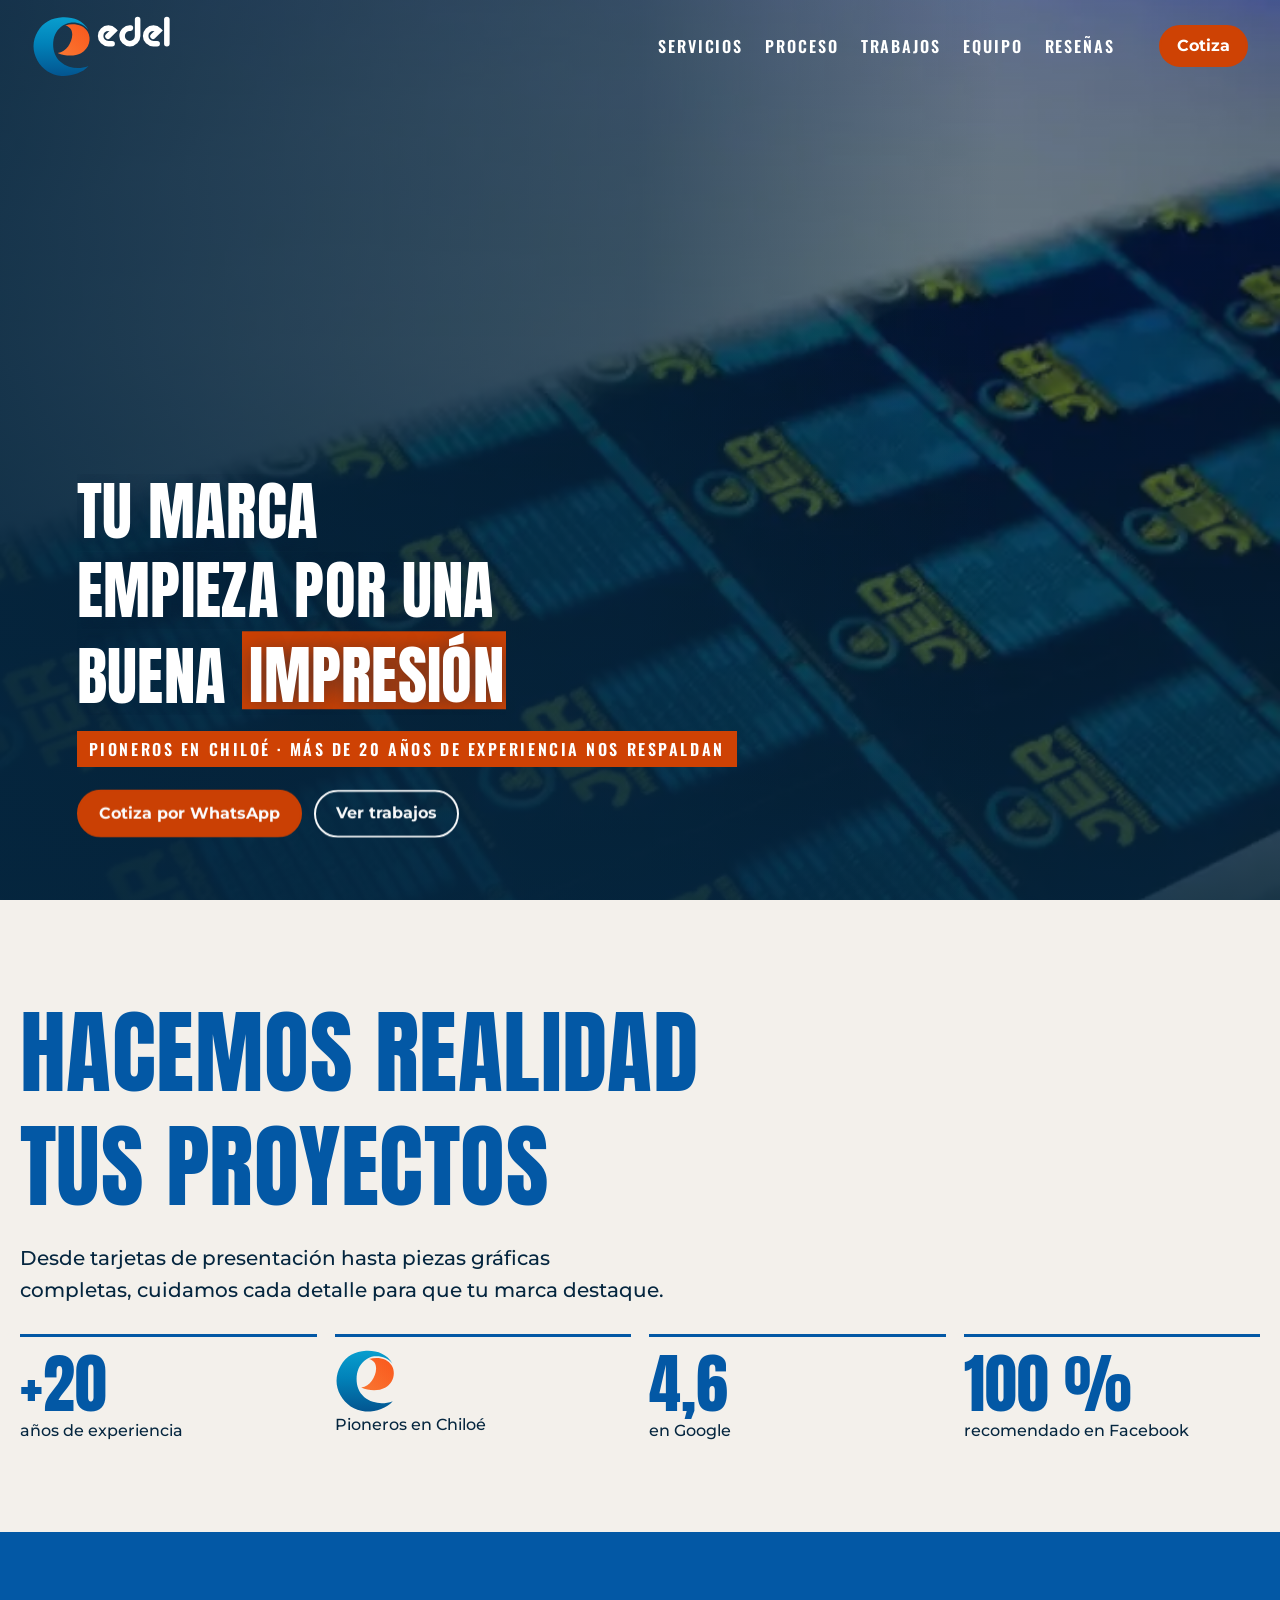
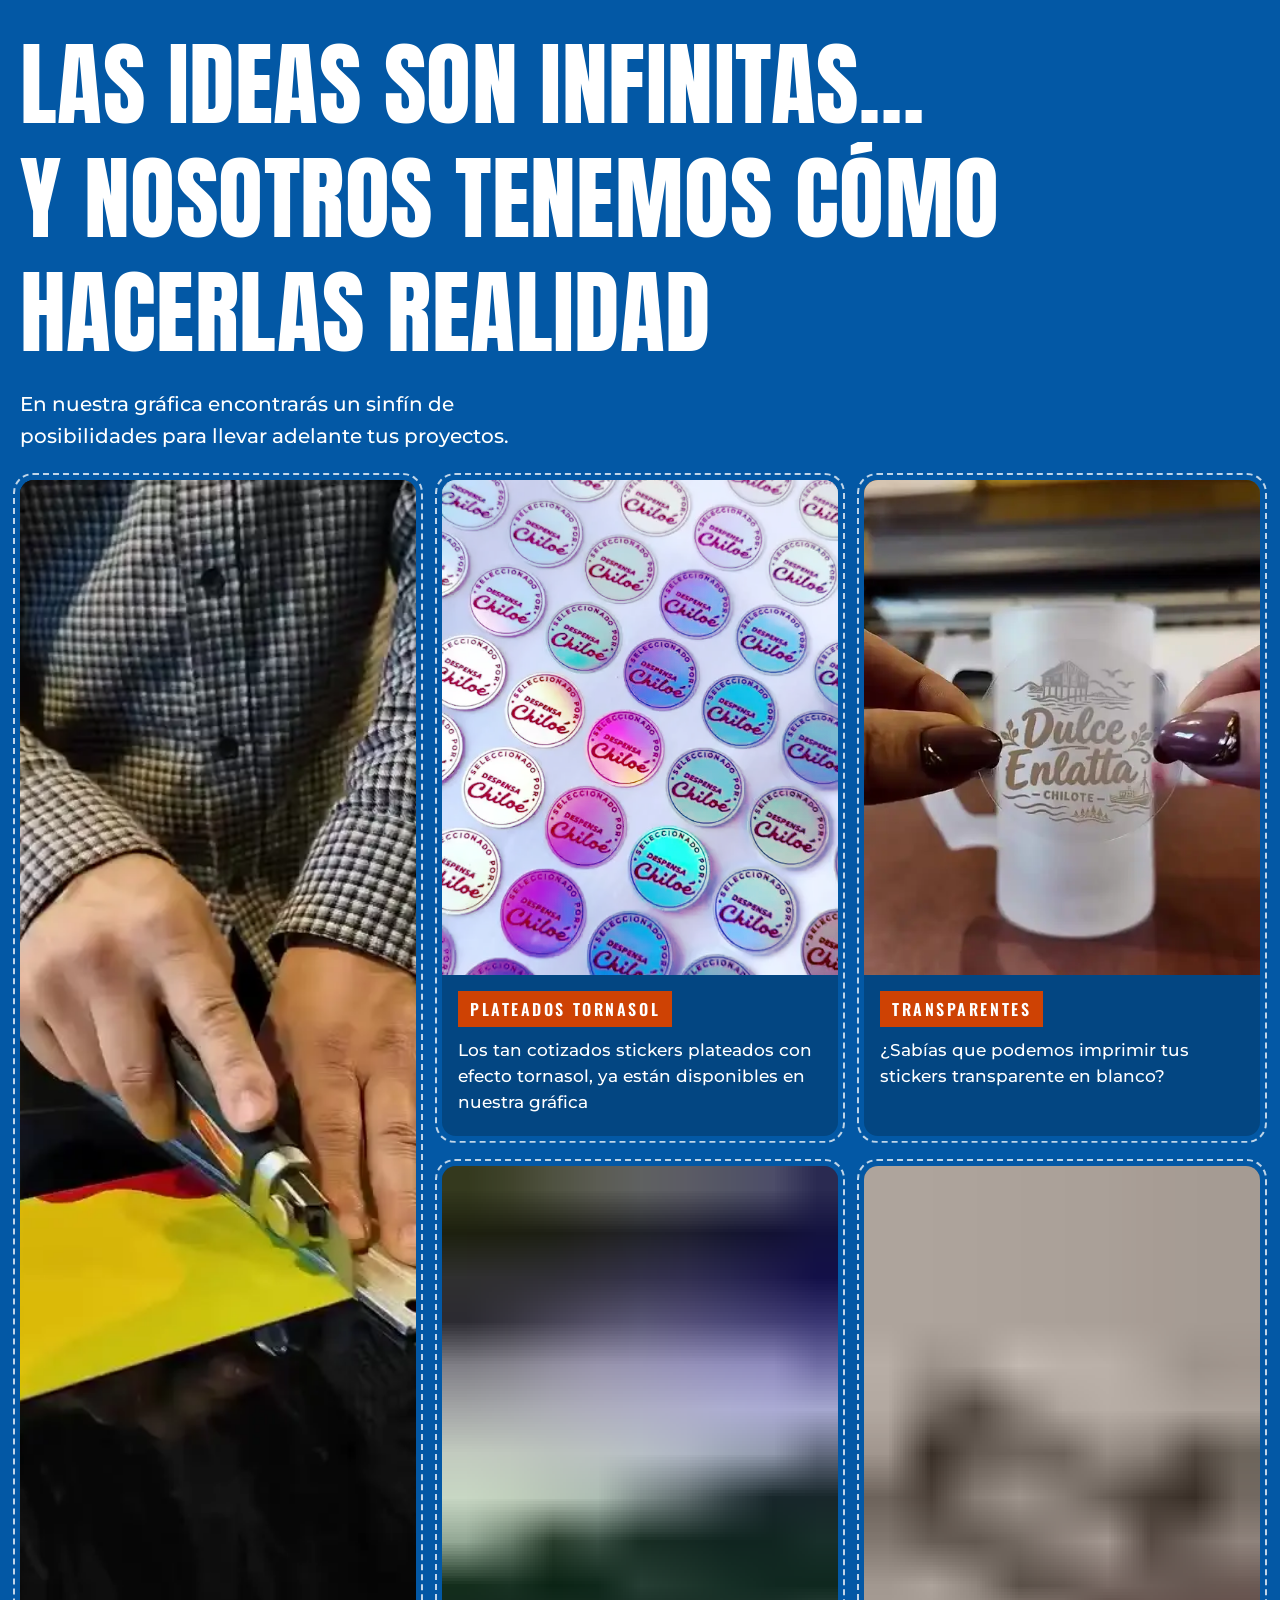
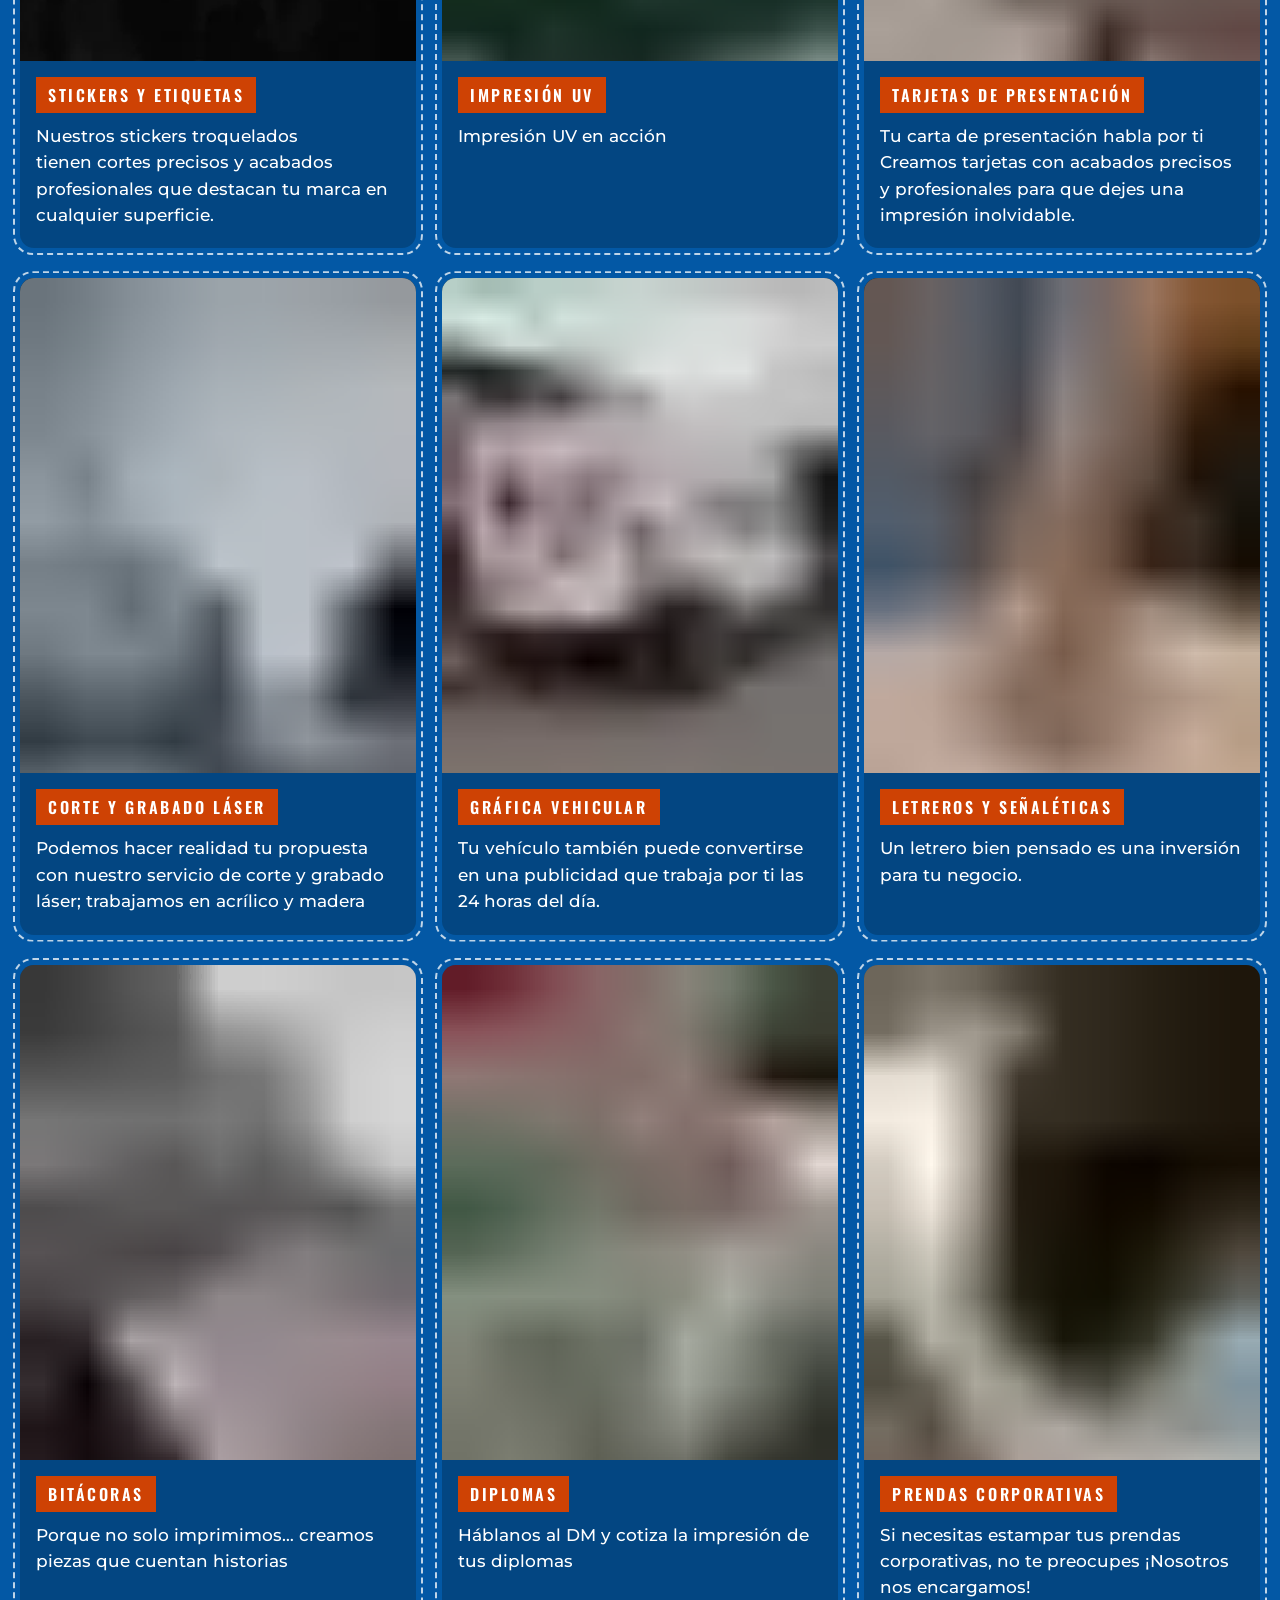
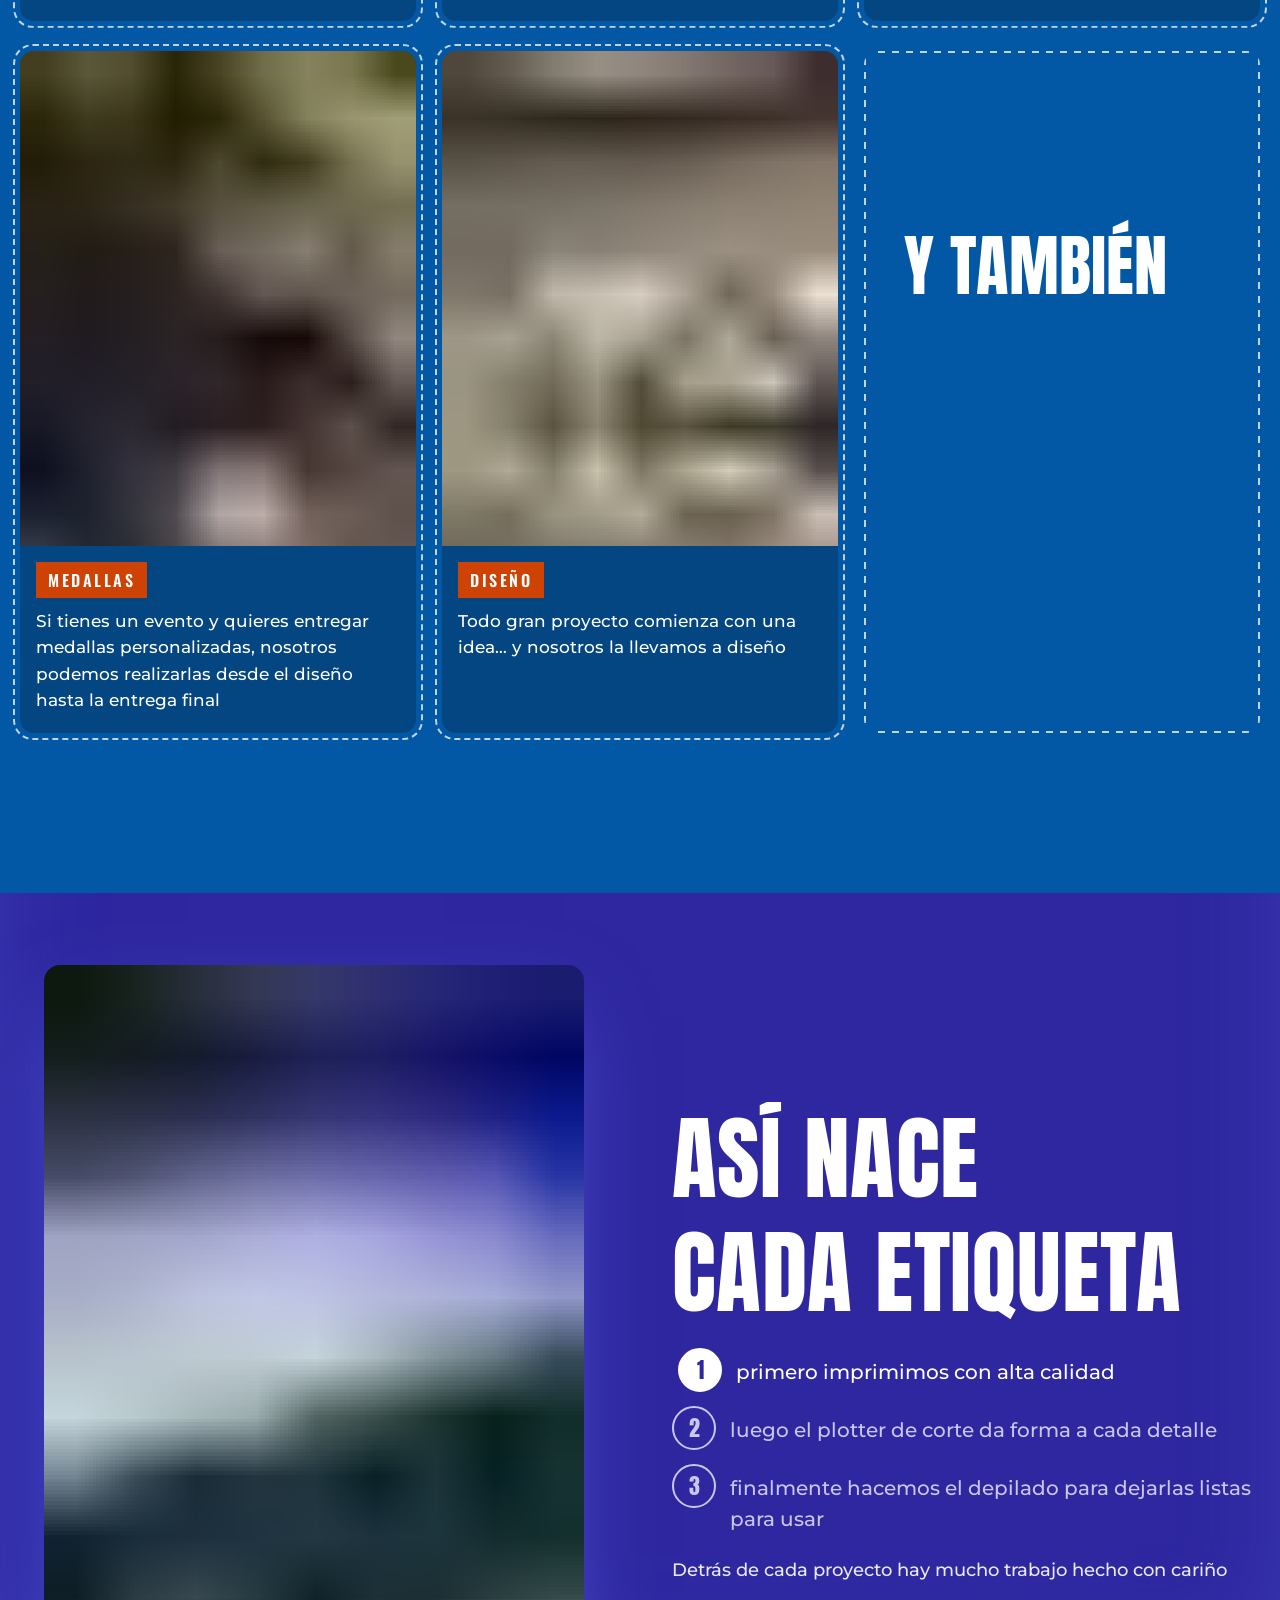
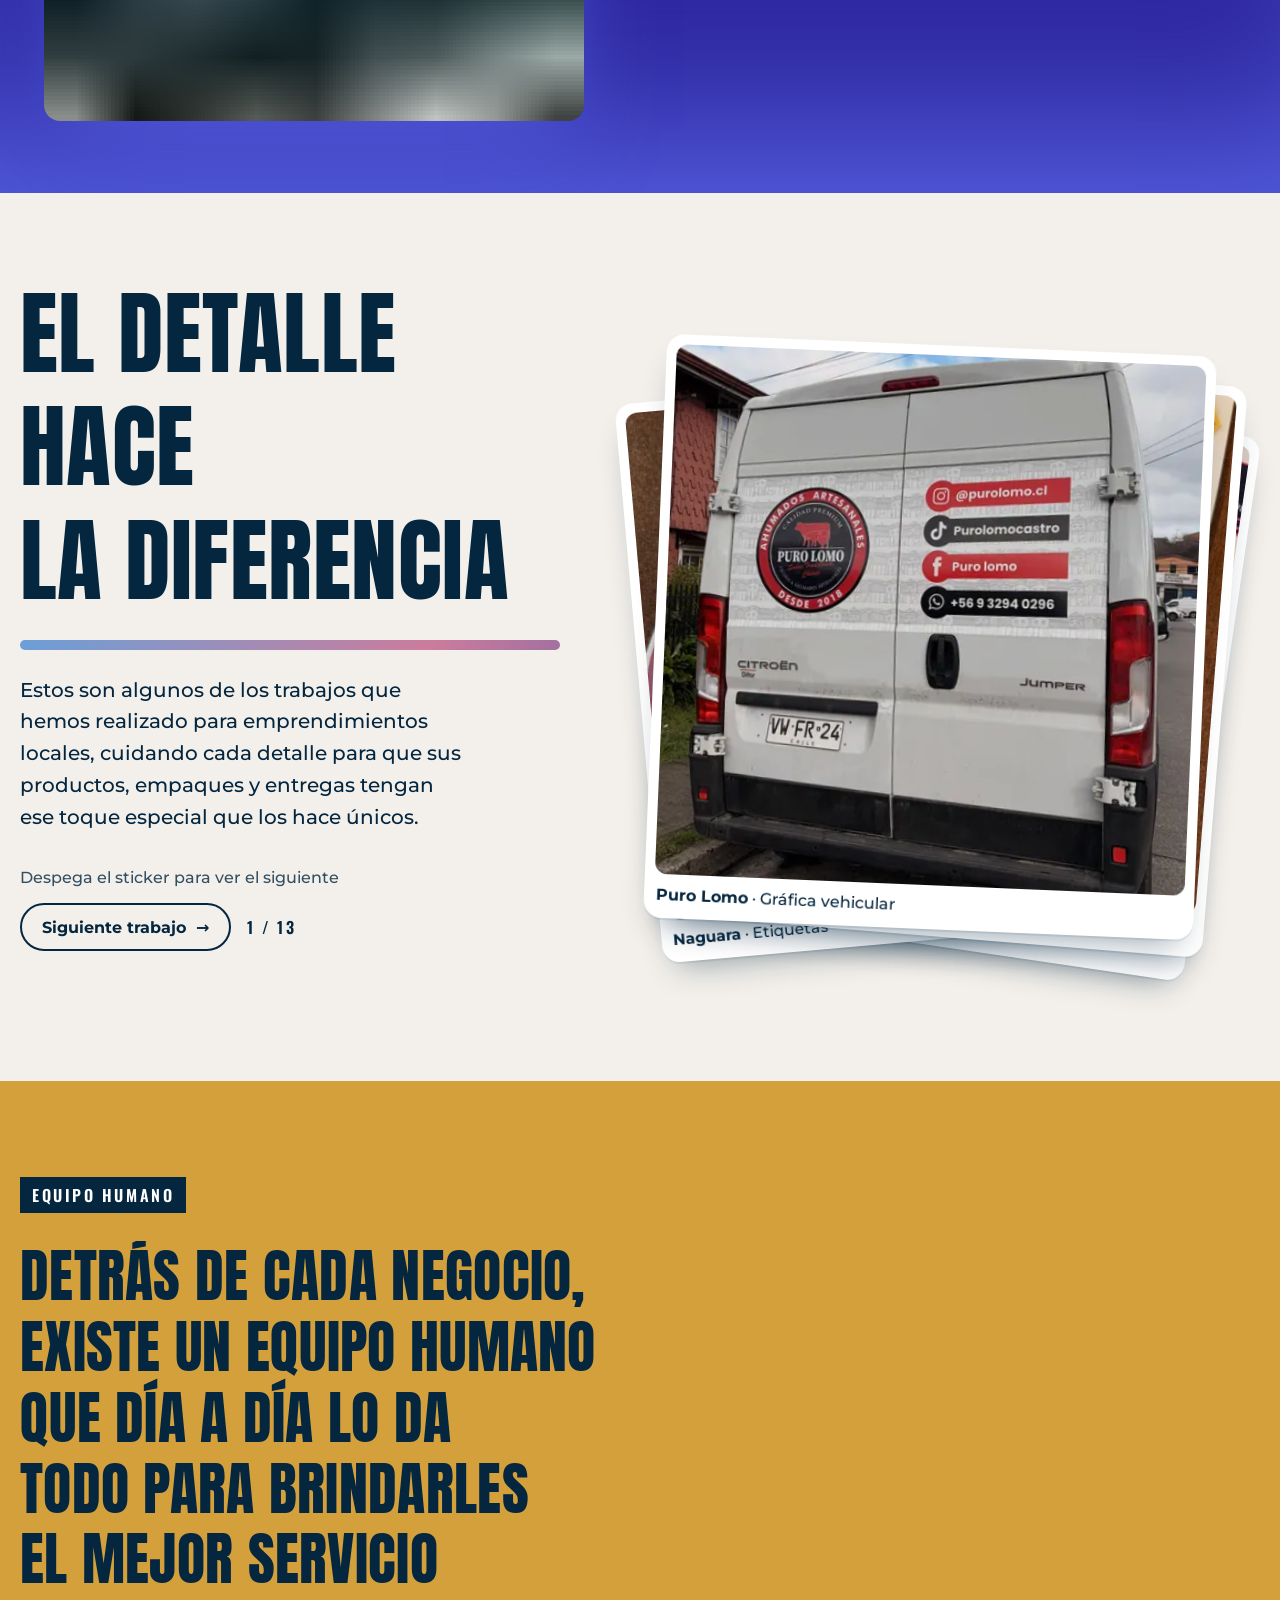
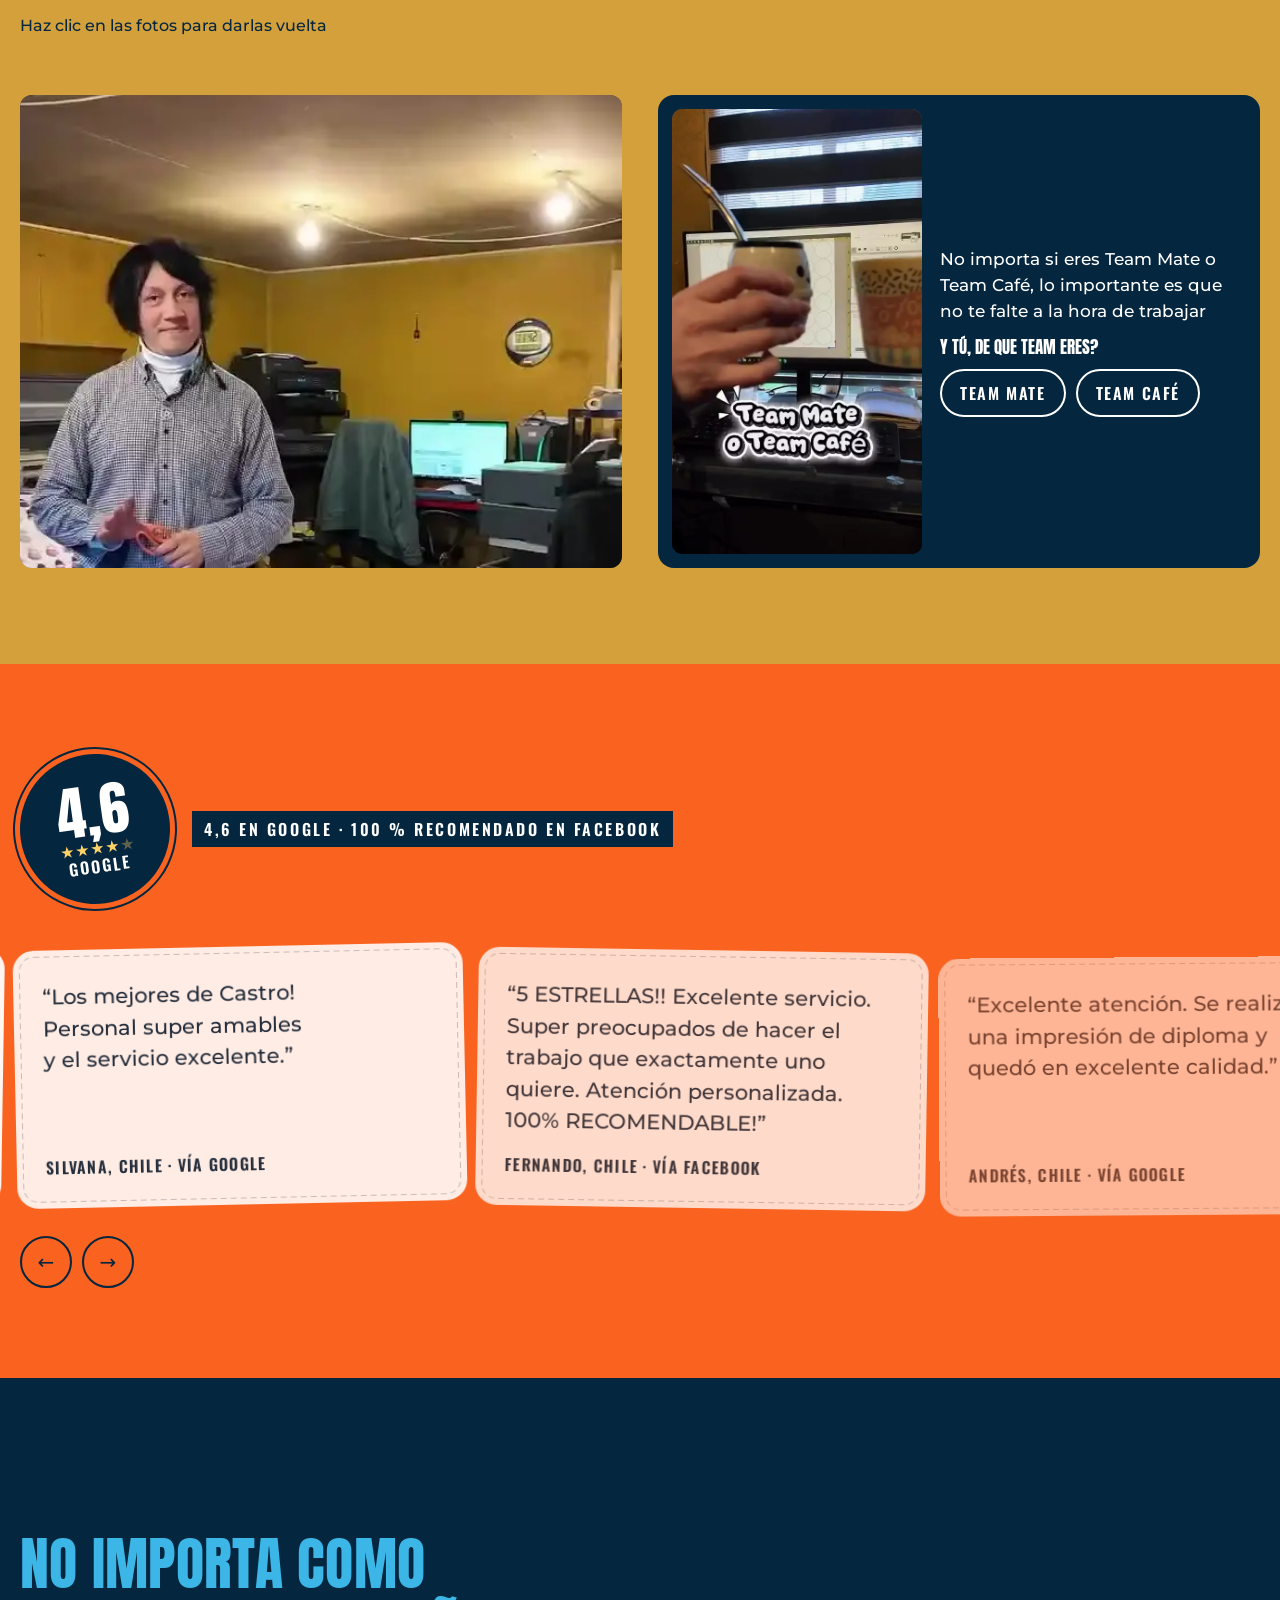
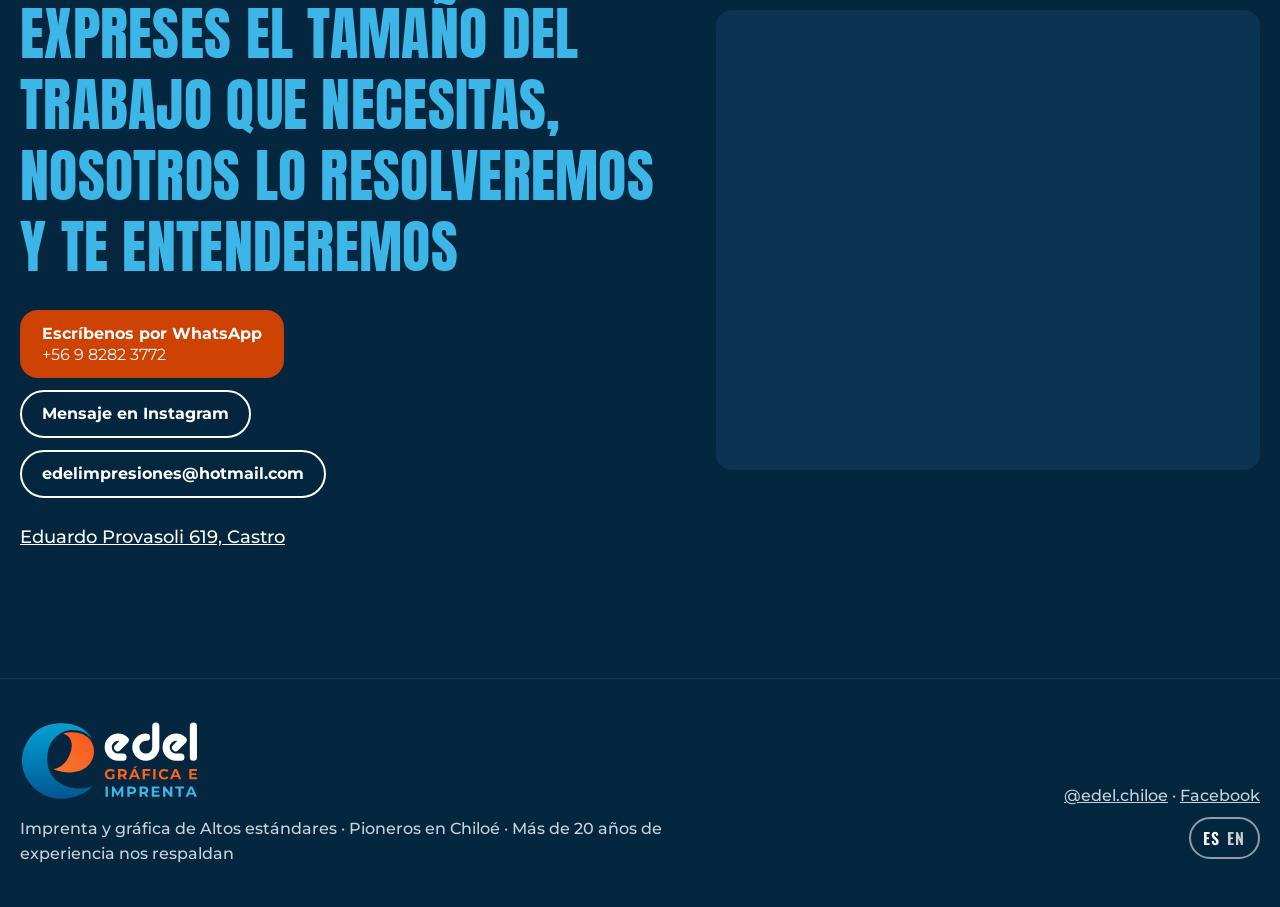
==== commit a2334b5d: "nv10 (en revisión, sin publicar): controles de la pila bajo el texto, pila como baraja, «Y también» " ====
--- a/index.html
+++ b/index.html
@@ -19,7 +19,7 @@
 <link rel="apple-touch-icon" href="brand/png/favicon-180.png">
 <link rel="preload" href="assets/fonts/anton-latin-400-normal.woff2" as="font" type="font/woff2" crossorigin>
 <link rel="preload" href="assets/fonts/montserrat-latin-500-normal.woff2" as="font" type="font/woff2" crossorigin>
-<link rel="stylesheet" href="css/fonts.css"><link rel="stylesheet" href="css/tokens.css"><link rel="stylesheet" href="css/nv9/site.css">
+<link rel="stylesheet" href="css/fonts.css"><link rel="stylesheet" href="css/tokens.css"><link rel="stylesheet" href="css/nv10/site.css">
 <script>document.documentElement.classList.add('js');try{if(localStorage.getItem('edel-lang')==='en')document.documentElement.dataset.lang='en'}catch(e){}</script>
 <script type="application/ld+json">{"@context": "https://schema.org", "@type": "LocalBusiness", "name": "Edel Impresiones", "alternateName": "Imprenta y Gráfica Edel", "url": "https://edelimpresiones.pages.dev/", "image": "https://edelimpresiones.pages.dev/assets/og-edel.jpg", "logo": "https://edelimpresiones.pages.dev/brand/png/isotipo.png", "telephone": "+56982823772", "email": "edelimpresiones@hotmail.com", "address": {"@type": "PostalAddress", "streetAddress": "Eduardo Provasoli 619", "addressLocality": "Castro", "addressRegion": "Los Lagos", "addressCountry": "CL"}, "sameAs": ["https://www.instagram.com/edel.chiloe/", "https://www.facebook.com/edel.chiloe/"], "aggregateRating": {"@type": "AggregateRating", "ratingValue": "4.6", "reviewCount": "10"}}</script>
 <script id="precarga" type="application/json">{"movil": [[["assets/fonts/anton-latin-400-normal.woff2", 18612], ["assets/fonts/montserrat-latin-400-normal.woff2", 18780], ["assets/fonts/montserrat-latin-500-normal.woff2", 18748], ["assets/fonts/montserrat-latin-700-normal.woff2", 18824], ["assets/fonts/oswald-latin-600-normal.woff2", 12740], ["assets/video/hero8-poster.webp", 44208], ["assets/video/hero8-540b.mp4", 937124]]], "grande": [[["assets/fonts/anton-latin-400-normal.woff2", 18612], ["assets/fonts/montserrat-latin-400-normal.woff2", 18780], ["assets/fonts/montserrat-latin-500-normal.woff2", 18748], ["assets/fonts/montserrat-latin-700-normal.woff2", 18824], ["assets/fonts/oswald-latin-600-normal.woff2", 12740], ["assets/video/hero8-poster.webp", 44208], ["assets/video/hero8.mp4", 3789207]]]}</script>
@@ -206,6 +206,6 @@
  </div>
 </footer>
 <script src="vendor/gsap.min.js" defer></script><script src="vendor/ScrollTrigger.min.js" defer></script><script src="vendor/lenis.min.js" defer></script>
-<script src="js/nv9/site.js" defer></script>
+<script src="js/nv10/site.js" defer></script>
 </body>
 </html>
--- a/css/nv10/site.css
+++ b/css/nv10/site.css
@@ -0,0 +1,469 @@
+/* Edel Impresiones · nv1 (fase 9: base). Paleta en css/tokens.css, fuentes en css/fonts.css. Mínimo 16 px en todo texto. */
+*,*::before,*::after{box-sizing:border-box}
+html{-webkit-text-size-adjust:100%;scroll-behavior:auto}
+body{margin:0;background:var(--tinta);color:var(--tinta);font:500 18px/1.55 var(--f-text);overflow-x:clip}
+img,video{display:block;max-width:100%}
+a{color:inherit}
+button{font:inherit;color:inherit;cursor:pointer}
+:focus-visible{outline:3px solid var(--cian-luz);outline-offset:3px;border-radius:4px}
+.sr{position:absolute;width:1px;height:1px;overflow:hidden;clip:rect(0 0 0 0);white-space:nowrap}
+.defs{position:absolute;width:0;height:0;overflow:hidden}
+.saltar{position:fixed;left:16px;top:-80px;z-index:200;background:#fff;color:var(--tinta);padding:10px 14px;border-radius:6px;font-size:16px}
+.saltar:focus{top:16px}
+.w{width:min(1240px,100% - 32px);margin-inline:auto}
+section{position:relative}
+
+/* ---------- tipografía ---------- */
+.h1,.h2{font-family:var(--f-display);font-weight:400;text-transform:uppercase;line-height:1.22;letter-spacing:.005em;margin:0}
+.h1{font-size:clamp(46px,12.4vw,138px)}
+.h2{font-size:clamp(40px,8.6vw,92px);margin-bottom:18px}
+.h2-m{font-size:clamp(30px,5.2vw,58px)}
+.ln{display:block;overflow:clip;padding-bottom:.02em}
+.ln>span{display:inline-block}
+.h1 em{font-style:normal;color:var(--naranja)}
+.lead{font-size:clamp(18px,1.6vw,21px);max-width:36em;margin:0 0 28px}
+.banda{display:inline-block;margin:0 0 16px;font:600 16px/1.2 var(--f-kicker);letter-spacing:.16em;text-transform:uppercase;padding:9px 12px 8px;color:#fff}
+.b-nar{background:var(--naranja-banda)}
+.b-tinta{background:var(--tinta);color:#fff}
+.glosa,.glosa-h{display:none;font:500 16px/1.4 var(--f-text);opacity:.82;margin:6px 0 18px;text-transform:none;letter-spacing:0}
+html[data-lang="en"] .glosa,html[data-lang="en"] .glosa-h{display:block}
+
+/* ---------- botones ---------- */
+.btn{display:inline-flex;align-items:center;gap:10px;min-height:48px;padding:12px 20px;border-radius:999px;font:600 16px/1.2 var(--f-text);text-decoration:none;border:2px solid currentColor;transition:transform .5s cubic-bezier(.16,1,.3,1),background-color .3s,color .3s}
+.btn-wa{background:var(--naranja-banda);border-color:var(--naranja-banda);color:#fff}
+.btn-wa:hover{background:#b33a03;border-color:#b33a03}
+.btn-l{background:transparent}
+.btn-cot{background:var(--naranja-banda);border-color:var(--naranja-banda);color:#fff;min-height:42px;padding:9px 16px}
+
+/* ---------- carga y apertura ---------- */
+#carga{display:none}
+.js #carga{display:block;position:fixed;inset:0;z-index:100;pointer-events:none}
+.js #carga.listo{display:none}
+#ov{position:absolute;inset:0;width:100%;height:100%}
+.pct{position:absolute;left:0;right:0;text-align:center;color:#fff;font:600 16px/1 var(--f-kicker);letter-spacing:.2em;margin:0;top:var(--pct-y,78%)}
+/* nv7: el isotipo se dibuja animando su máscara (mismo path, trazo hacia adentro): ver _qa/agentes/diseno/especificacion.md */
+#mkA path,#mkN path{fill:none;stroke:#fff;stroke-width:0;stroke-linejoin:round;stroke-linecap:round}
+#mkA .cierre,#mkN .cierre{fill:#fff;stroke:none;visibility:hidden}
+.ov-on #ov{visibility:visible}
+.js #carga:not(.ov-on) .pct{visibility:hidden}
+#edel path{stroke-dasharray:1;stroke-dashoffset:1}
+#sub1,#sub2{opacity:0}
+.js body.cargando{overflow:hidden}
+
+/* ---------- nav ---------- */
+.nav{position:fixed;top:0;left:0;right:0;z-index:60;display:flex;align-items:center;gap:16px;padding:12px 16px;color:#fff;transition:background-color .4s,box-shadow .4s}
+.nav.solido{background:rgba(5,38,63,.94);box-shadow:0 1px 0 rgba(255,255,255,.08)}
+.js body.cargando .nav{opacity:0}
+.nav-logo{display:block;width:118px;color:#fff}
+.logo-nav{width:100%;height:auto;display:block}
+.nav-links{display:none;gap:22px;margin-left:auto}
+.nav-links a{font:600 16px/1 var(--f-kicker);letter-spacing:.12em;text-transform:uppercase;text-decoration:none;position:relative;padding:6px 0}
+.nav-links a::after{content:"";position:absolute;left:0;right:0;bottom:0;height:2px;background:var(--naranja);transform:scaleX(0);transform-origin:left;transition:transform .5s cubic-bezier(.16,1,.3,1)}
+.nav-links a:hover::after{transform:scaleX(1)}
+.nav-acc{margin-left:auto;display:flex;align-items:center;gap:10px}
+.lang{background:none;border:2px solid rgba(255,255,255,.5);border-radius:999px;min-height:42px;padding:6px 12px;font:600 16px/1 var(--f-kicker);letter-spacing:.1em}
+.lang span{opacity:.5}.lang .es{margin-right:6px}
+html[data-lang="es"] .lang .es,html[data-lang="en"] .lang .en{opacity:1}
+@media (min-width:1000px){.nav{padding:14px 32px}.nav-links{display:flex}.nav-acc{margin-left:28px}.nav-logo{width:140px}}
+
+/* ---------- portada ---------- */
+.s-portada{height:100svh;min-height:560px;color:#fff;overflow:clip;background:var(--tinta)}
+.hero-v{position:absolute;inset:-6% 0;}
+.hero-video{width:100%;height:100%;object-fit:cover;background-size:cover}
+.js:not(.abierto) .hero-video{visibility:hidden}
+.hero-v::after{content:"";position:absolute;inset:0;background:linear-gradient(180deg,rgba(5,38,63,.35) 0%,rgba(5,38,63,.15) 35%,rgba(5,38,63,.85) 100%)}
+.hero-t{position:absolute;left:0;right:0;bottom:0;padding:0 16px max(28px,env(safe-area-inset-bottom));z-index:2}
+.hero-t .banda{max-width:100%}
+.js:not(.hero-ok) .hero-t{visibility:hidden}
+.hero-b{display:flex;flex-wrap:wrap;gap:12px;margin-top:22px}
+.hero-b .btn-l{color:#fff}
+@media (min-width:900px){.hero-t{padding:0 6vw 7vh}}
+
+/* ---------- intro ---------- */
+.s-intro{background:var(--papel);padding:96px 0 88px}
+.s-intro .h2{color:var(--azul)}
+.cifras{list-style:none;padding:0;margin:0;display:grid;grid-template-columns:repeat(2,minmax(0,1fr));gap:22px 18px}
+.cifras li{border-top:3px solid var(--azul);padding-top:12px;font-size:16px}
+.cifras b{display:block;font:400 clamp(40px,7vw,64px)/1.1 var(--f-display);color:var(--azul)}
+@media (min-width:900px){.cifras{grid-template-columns:repeat(4,minmax(0,1fr))}}
+
+/* ---------- servicios ---------- */
+.s-serv{background:var(--azul);color:#fff;padding:96px 0 100px}
+.serv-grid{display:grid;grid-template-columns:minmax(0,1fr);gap:22px;margin-top:20px}
+.serv{background:rgba(5,38,63,.35);border-radius:14px;overflow:hidden}
+.serv-m{aspect-ratio:4/5;overflow:hidden;background:var(--tinta)}
+.serv-m .vid,.serv-m img{width:100%;height:100%;object-fit:cover;background-size:cover}
+.serv-t{padding:16px 16px 20px}
+.serv-t .banda{background:var(--naranja-banda);margin:0 0 10px;font-size:16px}
+.serv-t p{margin:0;font-size:17px}
+.serv-mas{font:600 16px/1.4 var(--f-kicker);letter-spacing:.16em;text-transform:uppercase;margin:32px 0 0;opacity:.9}
+@media (min-width:700px){.serv-grid{grid-template-columns:repeat(2,minmax(0,1fr))}.serv-grid .serv:nth-child(2n){transform:translateY(64px)}.s-serv{padding-bottom:160px}}
+@media (min-width:1100px){.serv-grid{grid-template-columns:repeat(3,minmax(0,1fr))}.serv-grid .serv:nth-child(2n){transform:none}.serv-grid .serv:nth-child(3n+2){transform:translateY(90px)}.serv-grid .serv:nth-child(3n){transform:translateY(36px)}}
+
+/* ---------- proceso ---------- */
+.s-proc{background:var(--uv);color:#fff;min-height:100svh;padding:88px 0;box-shadow:inset 0 -140px 160px -80px var(--uv-luz)}
+.proc-sticky{display:grid;grid-template-columns:minmax(0,1fr);gap:28px;align-items:center}
+.proc-v{max-width:420px;width:100%;margin-inline:auto;aspect-ratio:9/16;max-height:72svh;border-radius:16px;overflow:hidden;box-shadow:0 30px 80px -20px rgba(84,95,224,.8)}
+.proc-video{width:100%;height:100%;object-fit:cover;background-size:cover}
+.pasos{list-style:none;padding:0;margin:8px 0 22px;display:grid;gap:14px}
+.pasos li{display:flex;gap:14px;align-items:flex-start;opacity:.55;transition:opacity .5s,transform .5s cubic-bezier(.16,1,.3,1)}
+.pasos li.on{opacity:1;transform:translateX(6px)}
+.pasos b{flex:none;display:grid;place-items:center;width:44px;height:44px;border-radius:50%;border:2px solid #fff;font:400 22px/1 var(--f-display)}
+.pasos li.on b{background:#fff;color:var(--uv)}
+.pasos span{font-size:clamp(18px,1.6vw,22px);padding-top:8px}
+.nota{opacity:.9;margin:0}
+@media (min-width:900px){.proc-sticky{grid-template-columns:minmax(0,.9fr) minmax(0,1.1fr);min-height:calc(100svh - 176px)}}
+
+/* ---------- trabajos ---------- */
+.s-trab{background:var(--papel);padding:96px 0}
+.tornasol{height:10px;border-radius:5px;background:var(--tornasol);background-size:200% 100%;margin:4px 0 24px;max-width:540px}
+.pila{list-style:none;padding:0;margin:0;display:grid;grid-template-columns:repeat(2,minmax(0,1fr));gap:22px 16px}
+.sticker{background:#fff;border-radius:18px;padding:10px 10px 12px;box-shadow:0 2px 0 rgba(5,38,63,.08),0 14px 30px -18px rgba(5,38,63,.45);transform:rotate(var(--r,0deg))}
+.sticker:nth-child(3n+1){--r:-1.6deg}.sticker:nth-child(3n+2){--r:1.2deg}.sticker:nth-child(3n){--r:-.6deg}
+.st-m{aspect-ratio:1;border-radius:12px;overflow:hidden;background:#ddd}
+.st-m img,.st-m .vid{width:100%;height:100%;object-fit:cover;background-size:cover}
+.sticker p{margin:10px 2px 0;font-size:16px;line-height:1.35}
+@media (min-width:900px){.pila{grid-template-columns:repeat(4,minmax(0,1fr));gap:30px 24px}}
+
+/* ---------- equipo ---------- */
+.s-equipo{background:var(--madera);padding:96px 0}
+.eq{display:grid;gap:32px}
+.eq-fotos{display:grid;grid-template-columns:repeat(2,minmax(0,1fr));gap:14px}
+.eq-fotos img,.eq-fotos .vid{width:100%;height:100%;object-fit:cover;border-radius:12px;background-size:cover;aspect-ratio:4/5}
+.eq-fotos .vid{grid-column:span 2;aspect-ratio:16/11}
+.team{display:grid;grid-template-columns:minmax(0,.8fr) minmax(0,1.2fr);gap:18px;align-items:center;background:var(--tinta);color:#fff;border-radius:16px;padding:14px}
+.team-v{aspect-ratio:9/16;border-radius:10px;overflow:hidden}
+.team-v .vid{width:100%;height:100%;object-fit:cover;background-size:cover}
+.team-t p{margin:0 0 12px;font-size:17px}
+.team-q{font:400 clamp(26px,4vw,40px)/1.22 var(--f-display);text-transform:uppercase}
+.team-b{display:flex;flex-wrap:wrap;gap:10px}
+.team-b button{min-height:48px;padding:10px 18px;border-radius:999px;border:2px solid #fff;background:none;font:600 16px/1 var(--f-kicker);letter-spacing:.1em;text-transform:uppercase}
+.team-b button[aria-pressed="true"]{background:var(--naranja);border-color:var(--naranja);color:var(--tinta)}
+@media (min-width:900px){.eq{grid-template-columns:minmax(0,1fr) minmax(0,1fr)}.eq-t{grid-column:1/-1;max-width:980px}}
+
+/* ---------- reseñas ---------- */
+.s-res{background:var(--naranja);padding:90px 0}
+.res-pista{display:grid;grid-auto-flow:column;grid-auto-columns:min(86%,460px);gap:18px;overflow-x:auto;scroll-snap-type:x mandatory;padding:6px 2px 18px;scrollbar-width:none}
+.res-pista::-webkit-scrollbar{display:none}
+.resena{scroll-snap-align:start;margin:0;background:#fff;border-radius:14px;padding:24px 22px;display:flex;flex-direction:column;justify-content:space-between;min-height:240px;border:2px dashed rgba(5,38,63,.25);outline:6px solid #fff;outline-offset:-1px}
+.resena blockquote{margin:0 0 18px;font:500 clamp(18px,1.7vw,21px)/1.5 var(--f-text)}
+.resena figcaption{font:600 16px/1.3 var(--f-kicker);letter-spacing:.08em;text-transform:uppercase;color:var(--tinta)}
+.res-b{display:flex;gap:10px;margin-top:6px}
+.res-b button{width:52px;height:52px;border-radius:50%;border:2px solid var(--tinta);background:none;font-size:20px}
+
+/* ---------- cotiza ---------- */
+.s-cot{background:var(--tinta);color:#fff;min-height:100svh;padding:104px 0 80px;display:flex;align-items:center}
+.s-cot .h2{color:var(--cian-luz)}
+.cot{display:grid;gap:30px}
+.cot-b{display:flex;flex-direction:column;gap:12px;align-items:flex-start;margin:26px 0}
+.cot-b .btn-l{color:#fff}
+.btn-wa small{display:block;font:500 16px/1.2 var(--f-text);opacity:.9}
+.cot-b .btn-wa{flex-direction:column;align-items:flex-start;border-radius:18px;gap:2px}
+address{font-style:normal;font-size:18px}
+.mapa{border-radius:16px;overflow:hidden;min-height:320px;background:#0b3352}
+.mapa iframe{width:100%;height:100%;min-height:320px;border:0;display:block}
+@media (min-width:900px){.cot{grid-template-columns:minmax(0,1.1fr) minmax(0,.9fr);align-items:center}.mapa,.mapa iframe{min-height:460px}}
+
+/* ---------- pie ---------- */
+.pie{background:var(--tinta);color:#c9d3dc;padding:40px 0 calc(40px + env(safe-area-inset-bottom));border-top:1px solid rgba(255,255,255,.08)}
+.pie img{width:180px;height:auto;margin-bottom:16px}
+.pie p{font-size:16px;margin:0 0 8px}
+
+/* ---------- movimiento reducido ---------- */
+@media (prefers-reduced-motion:reduce){
+  *,*::before,*::after{transition:none!important;animation:none!important}
+  .js #carga{display:none}
+  .js:not(.abierto) .hero-video{visibility:visible}
+  .js:not(.hero-ok) .hero-t{visibility:visible}
+  .js body.cargando .nav{opacity:1}
+}
+
+/* ===================== nv2 · fases 10–15 ===================== */
+/* --- servicios: troquel (línea de corte punteada que se dibuja) --- */
+.serv{position:relative;overflow:visible}
+.serv>.serv-m{border-radius:14px 14px 0 0}
+.troquel{position:absolute;inset:-7px;border:2px dashed rgba(255,255,255,.75);border-radius:20px;pointer-events:none;clip-path:inset(0 0 0 0)}
+.js .serv:not(.cortado) .troquel{clip-path:inset(0 100% 100% 0)}
+.js .serv:not(.cortado) .serv-m,.js .serv:not(.cortado) .serv-t{opacity:0;transform:scale(.965)}
+.serv .serv-m,.serv .serv-t,.serv .troquel{transition:clip-path .9s cubic-bezier(.16,1,.3,1),opacity .6s .35s,transform .8s .35s cubic-bezier(.16,1,.3,1)}
+/* --- plateados: brillo tornasol que sigue el dedo / el puntero --- */
+.serv-torna .serv-m{position:relative}
+.serv-torna .serv-m::after{content:"";position:absolute;inset:0;background:var(--tornasol);background-size:250% 250%;background-position:var(--tx,50%) var(--ty,50%);mix-blend-mode:color-dodge;opacity:.42;pointer-events:none;transition:background-position .25s}
+.tornasol{animation:torna 6s linear infinite}
+@keyframes torna{to{background-position:200% 0}}
+/* --- escritorio: el primer servicio es la pieza grande a un lado --- */
+.serv-grid .col{display:contents}
+.serv-grid .serv{transform:none!important}
+@media (min-width:700px) and (max-width:1099px){.serv-grid .serv:nth-child(2n){margin-top:0}}
+@media (min-width:1100px){
+ .serv-grid{display:flex;gap:26px;align-items:flex-start}
+ .serv-grid .col{display:flex;flex-direction:column;gap:26px;flex:1 1 0;min-width:0}
+ .serv-grid .col-2{padding-top:110px}
+ .serv-grid .col-3{padding-top:44px}
+ .serv-grid .col-1 .serv:first-child .serv-m{aspect-ratio:3/5}
+}
+
+/* --- trabajos: pila de stickers que se despegan --- */
+.trab-w{display:grid;gap:22px;align-items:center}
+.pila.pila-js{display:block;position:relative;height:min(118vw,560px);max-width:440px;margin-inline:auto;width:100%;touch-action:pan-y}
+.pila-js .sticker{position:absolute;inset:0;margin:auto;width:86%;height:max-content;cursor:grab;user-select:none;-webkit-user-select:none;will-change:transform}
+.pila-js .sticker:active{cursor:grabbing}
+.pila-js .sticker img,.pila-js .sticker video{pointer-events:none}
+.pila-js .sticker::after{content:"";position:absolute;right:0;bottom:0;width:var(--peel,0px);height:var(--peel,0px);border-radius:0 0 18px 0;background:linear-gradient(135deg,transparent 49%,#dcd6cc 50%,#fff 75%);box-shadow:-4px -4px 10px rgba(5,38,63,.18);pointer-events:none}
+.pila-ui[hidden]{display:none}
+.pila-ui{display:flex;flex-wrap:wrap;align-items:center;gap:12px 16px;justify-content:center}
+.pila-tip{margin:0;font-size:16px;width:100%;text-align:center;opacity:.8}
+.pila-next{color:var(--tinta)}
+.pila-n{margin:0;font:600 16px/1 var(--f-kicker);letter-spacing:.14em}
+@media (min-width:900px){.trab-w{grid-template-columns:minmax(0,1fr) minmax(0,1fr)}.pila.pila-js{height:560px}.pila-ui{justify-content:flex-start}.pila-tip{text-align:left}}
+
+/* --- equipo: tarjetas que giran (solo por aria-pressed) --- */
+.flip{all:unset;display:block;cursor:pointer;perspective:1200px;border-radius:12px}
+.js .flip{aspect-ratio:4/5}
+html:not(.js) .flip-a{display:block;aspect-ratio:4/5}
+.flip:focus-visible{outline:3px solid var(--tinta);outline-offset:3px}
+.flip-in{position:relative;display:block;width:100%;height:100%;transform-style:preserve-3d;transition:transform .8s cubic-bezier(.16,1,.3,1)}
+.js .flip[aria-pressed="true"] .flip-in{transform:rotateY(180deg)}
+.js .flip-a,.js .flip-b{position:absolute;inset:0}
+.flip-a,.flip-b{backface-visibility:hidden;-webkit-backface-visibility:hidden;border-radius:12px;overflow:hidden}
+.flip-a img{width:100%;height:100%;object-fit:cover;aspect-ratio:auto}
+.js .flip-b{transform:rotateY(180deg)}
+.flip-b{background:var(--tinta);color:#fff;display:flex;align-items:center;padding:18px;font:500 17px/1.45 var(--f-text)}
+.eq-tip{font-size:16px;margin-top:4px}
+/* --- Team Mate / Team Café: estallido --- */
+.team{position:relative;overflow:hidden}
+.burst{position:absolute;inset:0;pointer-events:none}
+.burst span{position:absolute;font-size:30px;line-height:1;will-change:transform,opacity}
+/* --- cotiza: botón magnético --- */
+.mag{will-change:transform}
+
+@media (prefers-reduced-motion:reduce){
+ .js .serv:not(.cortado) .troquel{clip-path:none}
+ .js .serv:not(.cortado) .serv-m,.js .serv:not(.cortado) .serv-t{opacity:1;transform:none}
+ .tornasol{animation:none}
+ .flip-in{transition:none}
+}
+
+/* ===================== nv3 · fases 16–17 ===================== */
+/* títulos: sin palabras solas en una línea */
+.h1,.h2,.lead,.team-q,.resena blockquote{text-wrap:balance}
+p{text-wrap:pretty}
+/* menú del celular */
+.menu-b{display:inline-grid;place-items:center;width:46px;height:46px;border-radius:50%;border:2px solid rgba(255,255,255,.55);background:none;padding:0}
+.menu-ico,.menu-ico::before,.menu-ico::after{display:block;width:20px;height:2px;background:#fff;border-radius:2px;position:relative;content:""}
+.menu-ico::before{position:absolute;top:-6px}.menu-ico::after{position:absolute;top:6px}
+@media (min-width:1000px){.menu-b{display:none}}
+.menu{position:fixed;inset:0;z-index:120;background:var(--azul);color:#fff;display:flex;flex-direction:column;padding:max(16px,env(safe-area-inset-top)) 16px max(24px,env(safe-area-inset-bottom));overflow-y:auto;overscroll-behavior:contain}
+.menu[hidden]{display:none}
+.menu-x{align-self:flex-end;min-height:46px;padding:8px 16px;border-radius:999px;border:2px solid #fff;background:none;font:600 16px/1 var(--f-kicker);letter-spacing:.12em;text-transform:uppercase}
+.menu nav{display:flex;flex-direction:column;gap:2px;margin:26px 0 30px}
+.menu nav a{font:400 clamp(40px,11vw,64px)/1.22 var(--f-display);text-transform:uppercase;text-decoration:none;padding:4px 0}
+.menu nav a:nth-child(odd){color:#fff}.menu nav a:nth-child(even){color:var(--naranja)}
+.menu .btn-wa{flex-direction:column;align-items:flex-start;border-radius:18px;gap:2px;align-self:flex-start}
+.menu-dir{margin:22px 0 0;font-size:16px;opacity:.9}
+body.menu-abierto{overflow:hidden}
+/* botones: el subrayado crece y el botón responde */
+.btn:active{transform:scale(.97)}
+.btn-l:hover{background:rgba(255,255,255,.12)}
+.s-trab .btn-l:hover,.pila-next:hover{background:rgba(5,38,63,.08)}
+/* nada enfocable mientras está invisible */
+.js body.cargando .nav{visibility:hidden}
+/* pantallas muy anchas */
+@media (min-width:1900px){body{font-size:20px}.w{width:min(1560px,100% - 64px)}.h1{font-size:clamp(46px,8.2vw,220px)}}
+/* pantallas chicas: banda y botones que no se pisan */
+@media (max-width:380px){.banda{letter-spacing:.1em}.hero-b .btn{padding:11px 16px}.nav-logo{width:100px}.nav-acc{gap:8px}.btn-cot{padding:8px 13px}}
+
+/* ===================== nv5 · revisión de Pablo ===================== */
+.nav .lang{display:none}
+.menu-lang{margin:18px 0 0}
+.menu-lang .lang,.pie-lang .lang{color:#fff;border-color:rgba(255,255,255,.55)}
+.pie-lang{margin:14px 0 0}
+.hero-t .banda{margin:16px 0 0}
+
+/* ===================== nv8 · fase 19 (evaluación independiente + decisiones de Pablo) ===================== */
+/* contraste: portada */
+.hero-v::after{background:linear-gradient(180deg,rgba(5,38,63,.42) 0%,rgba(5,38,63,.5) 40%,rgba(5,38,63,.92) 100%)}
+.h1 em{color:#fff;background:var(--naranja-banda);padding:0 .12em;box-decoration-break:clone;-webkit-box-decoration-break:clone}
+.h1,.hero-t .glosa-h{text-shadow:0 2px 22px rgba(5,38,63,.55)}
+@media (min-width:900px){.s-portada::before{content:"";position:absolute;inset:0;z-index:1;pointer-events:none;background:linear-gradient(90deg,rgba(5,38,63,.82) 0,rgba(5,38,63,.5) 50%,rgba(5,38,63,0) 78%)}}
+/* contraste: proceso, WhatsApp, menú, foco */
+.pasos li{opacity:1;color:#c9c6f2}
+.pasos li b{border-color:#c9c6f2}
+.pasos li.on{color:#fff}.pasos li.on b{border-color:#fff}
+.btn-wa small{opacity:1;font-weight:400}
+.menu nav a:nth-child(even){color:#fff;text-decoration:underline;text-decoration-color:var(--naranja);text-decoration-thickness:4px;text-underline-offset:8px}
+:focus-visible{outline:3px solid var(--tinta);box-shadow:0 0 0 6px #fff}
+.s-portada :focus-visible,.s-serv :focus-visible,.s-proc :focus-visible,.s-cot :focus-visible,.nav :focus-visible,.menu :focus-visible,.pie :focus-visible,.team :focus-visible{outline-color:#fff;box-shadow:0 0 0 6px var(--tinta)}
+/* emojis como cifra (🚀) */
+.cifras b[aria-hidden]{font-family:var(--f-text);font-size:clamp(34px,6vw,54px);line-height:1.3}
+/* ayuda según el puntero */
+.tip-clic{display:none}
+@media (hover:hover) and (pointer:fine){.tip-clic{display:inline}.tip-toca{display:none}}
+
+/* servicios en celular: grilla de 2 columnas, medio cuadrado, banda pegada sobre el borde del medio (Pablo) */
+@media (max-width:699px){
+ .serv-grid{grid-template-columns:repeat(2,minmax(0,1fr));gap:22px 12px}
+ .serv-m{aspect-ratio:1}
+ .serv>.serv-m{border-radius:12px 12px 0 0}
+ .serv-t{padding:0 10px 14px;position:relative}
+ .serv-t .banda{display:block;margin:-20px -10px 10px;padding:9px 10px 8px;font-size:16px;letter-spacing:.06em;line-height:1.15;position:relative}
+ .serv-t p{font-size:16px;line-height:1.45}
+ .troquel{inset:-5px;border-radius:17px}
+ .serv-grid .col-1 .serv:first-child .serv-m{aspect-ratio:1}
+}
+/* «Pendones, Rollers, Adhesivos»: última pieza de la grilla (cierra el rectángulo: 13 + 1) */
+.serv-mas{margin:0;opacity:1;letter-spacing:0;border:2px dashed rgba(255,255,255,.55);border-radius:14px;display:flex;flex-direction:column;justify-content:center;align-items:flex-start;gap:12px;padding:20px 14px;min-height:160px}
+.mas-t{font:400 clamp(28px,3vw,44px)/1.22 var(--f-display);text-transform:uppercase}
+.serv-mas .banda{margin:0;line-height:1.5}
+/* escritorio: grilla pareja de 3 (la primera pieza ocupa dos filas); sin columnas desfasadas que rematan disparejas */
+@media (min-width:1100px){
+ .serv-grid{display:grid;grid-template-columns:repeat(3,minmax(0,1fr));gap:30px 26px;align-items:stretch}
+ .serv-grid .col{display:contents}
+ .serv-grid .col-2,.serv-grid .col-3{padding-top:0}
+ .serv-grid .serv[style*="order:0"]{grid-row:span 2;display:flex;flex-direction:column}
+ .serv-grid .serv[style*="order:0"] .serv-m{flex:1;aspect-ratio:auto}
+ .serv-grid .col-1 .serv:first-child .serv-m{aspect-ratio:auto}
+ .serv-mas{padding:28px}
+}
+
+/* proceso en celular: primero el título y los pasos, después el video */
+@media (max-width:899px){.proc-t{order:-1}.proc-v{max-height:62svh}}
+
+/* trabajos en escritorio: pila a la vista junto al título */
+@media (min-width:900px){
+ .s-trab{padding:84px 0}
+ .s-trab .w{display:grid;grid-template-columns:minmax(0,1fr) minmax(0,1fr);column-gap:56px;align-items:center}
+ .s-trab .w>*{grid-column:1}
+ .s-trab .trab-w{grid-column:2;grid-row:1 / span 5;grid-template-columns:minmax(0,1fr)}
+ .s-trab .pila-ui{justify-content:center}.s-trab .pila-tip{text-align:center}
+ .s-trab .pila.pila-js{height:min(560px,62vh)}
+}
+
+/* equipo en escritorio: tarjetas más grandes, Team ajustada a su contenido */
+@media (min-width:900px){
+ .eq{grid-template-columns:minmax(0,1.15fr) minmax(0,.85fr);align-items:start}
+ .eq-fotos{gap:18px}
+ .team{align-self:start;grid-template-columns:minmax(0,.9fr) minmax(0,1.1fr);align-items:center}
+}
+/* Team Mate / Café: estallido más grande, sin recorte */
+.team{overflow:visible}
+.team-v{overflow:hidden}
+.burst{inset:-120px -40px -40px;z-index:5}
+.burst span{font-size:38px}
+.team-b button.pop{animation:pop .45s cubic-bezier(.16,1,.3,1)}
+@keyframes pop{40%{transform:scale(1.14)}100%{transform:scale(1)}}
+
+/* reseñas: sello 4,6 que se estampa y reseñas como stickers troquelados que se despegan (Pablo) */
+.res-top{display:flex;flex-wrap:wrap;align-items:center;gap:14px 22px;margin-bottom:22px}
+.res-top .banda{margin:0}
+.sello{margin:0;width:128px;height:128px;border-radius:50%;background:var(--tinta);color:#fff;display:grid;place-content:center;text-align:center;
+ box-shadow:0 0 0 5px var(--naranja),0 0 0 7px var(--tinta);transform:rotate(-8deg);flex:none}
+.sello b{font:400 48px/1 var(--f-display)}
+.sello span{font-size:16px;letter-spacing:.05em;color:#ffd166;line-height:1.1}
+.sello small{font:600 16px/1.1 var(--f-kicker);letter-spacing:.14em;text-transform:uppercase}
+.resena{position:relative;border-radius:16px;transform:rotate(var(--r,0deg));transition:transform .5s cubic-bezier(.16,1,.3,1)}
+.resena:nth-child(3n+1){--r:-1.2deg}.resena:nth-child(3n+2){--r:.9deg}.resena:nth-child(3n){--r:-.4deg}
+.resena::after{content:"";position:absolute;right:-1px;bottom:-1px;width:var(--peel,0px);height:var(--peel,0px);border-radius:0 0 16px 0;background:linear-gradient(135deg,transparent 49%,#dcd6cc 50%,#fff 75%);box-shadow:-4px -4px 10px rgba(5,38,63,.18);transition:width .35s,height .35s;pointer-events:none}
+.resena.despega{--peel:46px;transform:rotate(calc(var(--r,0deg) + 3deg)) translateY(-6px)}
+@media (min-width:900px){.sello{width:150px;height:150px}.sello b{font-size:58px}}
+
+/* movimiento reducido: los videos quedan en su póster */
+@media (prefers-reduced-motion:reduce){.resena,.resena::after{transition:none}}
+/* segunda ronda: el estallido no ensancha la página; las reseñas giradas no se cortan abajo */
+.s-equipo{overflow-x:clip}
+.res-pista{padding:14px 6px 30px}
+html{overflow-x:clip}
+@media (min-width:700px) and (max-width:1099px){.serv-m{aspect-ratio:1}}
+@media (min-width:900px){.team{position:sticky;top:110px}}
+.menu-lang .lang span,.pie-lang .lang span{opacity:.78}
+html[data-lang="es"] .lang .es,html[data-lang="en"] .lang .en{opacity:1}
+
+/* ===================== nv9 · revisión de Pablo en computador ===================== */
+/* portada: título a la mitad en computador (el celular queda igual) y la tilde de IMPRESIÓN completa */
+.h1 .ln{padding-top:.12em;margin-top:-.12em}
+.h1 em{padding:.2em .12em 0;display:inline-block;line-height:1.05}
+@media (min-width:900px){.h1{font-size:clamp(52px,4.9vw,96px)}.hero-t{max-width:1100px}}
+@media (min-width:1900px){.h1{font-size:clamp(52px,4.4vw,120px)}}
+/* cifra «Pioneros en Chiloé»: el isotipo en lugar del emoji */
+.cifra-iso img{display:block;height:clamp(40px,7vw,64px);width:auto}
+/* «Y también»: la línea de corte avanza como el plotter y los tres productos caen como stickers */
+.serv-mas{border:0;position:relative;background-image:
+  linear-gradient(90deg,rgba(255,255,255,.75) 50%,transparent 50%),linear-gradient(90deg,rgba(255,255,255,.75) 50%,transparent 50%),
+  linear-gradient(0deg,rgba(255,255,255,.75) 50%,transparent 50%),linear-gradient(0deg,rgba(255,255,255,.75) 50%,transparent 50%);
+  background-repeat:repeat-x,repeat-x,repeat-y,repeat-y;background-size:14px 2px,14px 2px,2px 14px,2px 14px;
+  background-position:0 0,0 100%,0 0,100% 0;animation:corte 1.2s linear infinite}
+@keyframes corte{to{background-position:14px 0,-14px 100%,0 -14px,100% 14px}}
+.mas-s{display:flex;flex-wrap:wrap;gap:8px}
+.mas-s .banda{margin:0;animation:pega 4.8s cubic-bezier(.16,1,.3,1) infinite both;transform-origin:30% 0}
+.mas-s .banda:nth-child(2){animation-delay:.35s}.mas-s .banda:nth-child(3){animation-delay:.7s}
+@keyframes pega{0%{opacity:0;transform:translateY(-26px) rotate(-8deg) scale(1.15)}12%{opacity:1;transform:translateY(0) rotate(-2deg) scale(1)}
+  16%{transform:rotate(1deg)}20%,86%{opacity:1;transform:rotate(-1.5deg)}96%,100%{opacity:0;transform:translateY(8px) rotate(-1.5deg)}}
+/* proceso en computador: video grande y centrado */
+@media (min-width:900px){
+ .proc-sticky{grid-template-columns:minmax(0,1fr) minmax(0,1fr);gap:64px}
+ .proc-v{max-width:540px;max-height:84svh;width:100%}
+ .s-proc{padding:72px 0}
+}
+/* trabajos en computador: pila grande */
+@media (min-width:900px){
+ .s-trab .pila.pila-js{height:min(760px,80vh);max-width:640px}
+ .s-trab .w{column-gap:40px;grid-template-columns:minmax(0,.9fr) minmax(0,1.1fr)}
+}
+/* equipo en computador: texto junto a Team, video junto a las fotos (sin vacío mostaza) */
+.eq-band{margin:0}
+.eq-vid .vid{width:100%;aspect-ratio:16/11;object-fit:cover;border-radius:12px;background-size:cover;display:block}
+@media (min-width:900px){
+ .eq{grid-template-columns:minmax(0,1.1fr) minmax(0,.9fr);grid-template-areas:"band band" "texto team" "video fotos";gap:28px 36px;align-items:start}
+ .eq-band{grid-area:band;justify-self:start}
+ .eq-t{grid-area:texto;grid-column:auto;max-width:none}
+ .team{grid-area:team;position:static}
+ .eq-vid{grid-area:video}
+ .eq-vid .vid{aspect-ratio:auto;height:100%;min-height:420px}
+ .eq-fotos{grid-area:fotos;align-self:stretch}
+}
+/* reseñas: tarjetas completas (sin marco que las corte) y carrusel infinito */
+.s-res{overflow-x:clip}
+.res-pista{display:flex;gap:22px;overflow:visible;scroll-snap-type:none;padding:22px 0 34px;will-change:transform;touch-action:pan-y;cursor:grab}
+.res-pista .resena{flex:0 0 min(84vw,440px)}
+.res-pista:active{cursor:grabbing}
+.sello span i{font-style:normal;opacity:.35}
+/* pie en dos columnas en computador */
+@media (min-width:900px){
+ .pie-w{display:flex;justify-content:space-between;align-items:flex-end;gap:40px}
+ .pie-a p{margin:0;max-width:62ch}
+ .pie-b{text-align:right}.pie-b p{margin:0 0 8px}
+ .pie-lang{margin:12px 0 0}
+}
+@media (prefers-reduced-motion:reduce){.serv-mas,.mas-s .banda{animation:none}}
+
+/* ===================== nv10 · segunda revisión de Pablo en computador ===================== */
+/* trabajos: controles bajo el texto (computador) y la pila como baraja */
+.pila-js .sticker{box-shadow:0 2px 0 rgba(5,38,63,.08),0 18px 34px -16px rgba(5,38,63,.45)}
+@media (min-width:900px){
+ .s-trab .w{grid-template-columns:minmax(0,.9fr) minmax(0,1.1fr);align-items:start}
+ .s-trab .trab-w{display:contents}
+ .s-trab .pila.pila-js{grid-column:2;grid-row:1 / span 6;align-self:center}
+ .s-trab .pila-ui{grid-column:1;justify-content:flex-start;margin-top:6px}
+ .s-trab .pila-tip{text-align:left}
+}
+/* «Y también»: la tarjeta no cambia; su contenido llena el espacio */
+@media (min-width:1100px){
+ .serv-mas{padding:44px 40px;justify-content:center;gap:28px}
+ .mas-t{font-size:clamp(56px,5.2vw,92px);line-height:1.12}
+ .mas-s{flex-direction:column;align-items:flex-start;gap:18px}
+ .mas-s .banda{font-size:clamp(22px,1.9vw,32px);letter-spacing:.14em;padding:14px 22px 12px}
+ .mas-s .banda:nth-child(1){--g:-3deg}.mas-s .banda:nth-child(2){--g:2deg;margin-left:28px}.mas-s .banda:nth-child(3){--g:-1.5deg;margin-left:8px}
+ @keyframes pega{0%{opacity:0;transform:translateY(-30px) rotate(-10deg) scale(1.15)}12%{opacity:1;transform:translateY(0) rotate(var(--g,0deg)) scale(1)}
+  16%{transform:rotate(calc(var(--g,0deg) + 2deg))}20%,86%{opacity:1;transform:rotate(var(--g,0deg))}96%,100%{opacity:0;transform:translateY(10px) rotate(var(--g,0deg))}}
+}
+/* equipo en computador: arriba texto + dos fotos; abajo video + Team, del mismo alto; la cara en el tercio superior */
+@media (min-width:900px){
+ .eq{grid-template-columns:minmax(0,1fr) minmax(0,1fr);grid-template-areas:"band band" "texto fotos" "video team";align-items:stretch}
+ .eq-t{align-self:center}
+ .eq-fotos{align-self:start}
+ .team{align-self:stretch}
+ .eq-vid{position:relative;min-height:0}
+ .eq-vid .vid{position:absolute;inset:0;width:100%;height:100%;min-height:0;aspect-ratio:auto;object-position:50% 22%}
+}
+/* reseñas: cinta sin fin (las copias hacen que nunca desaparezca una tarjeta) */
+.res-pista .resena[aria-hidden="true"]{pointer-events:none}
